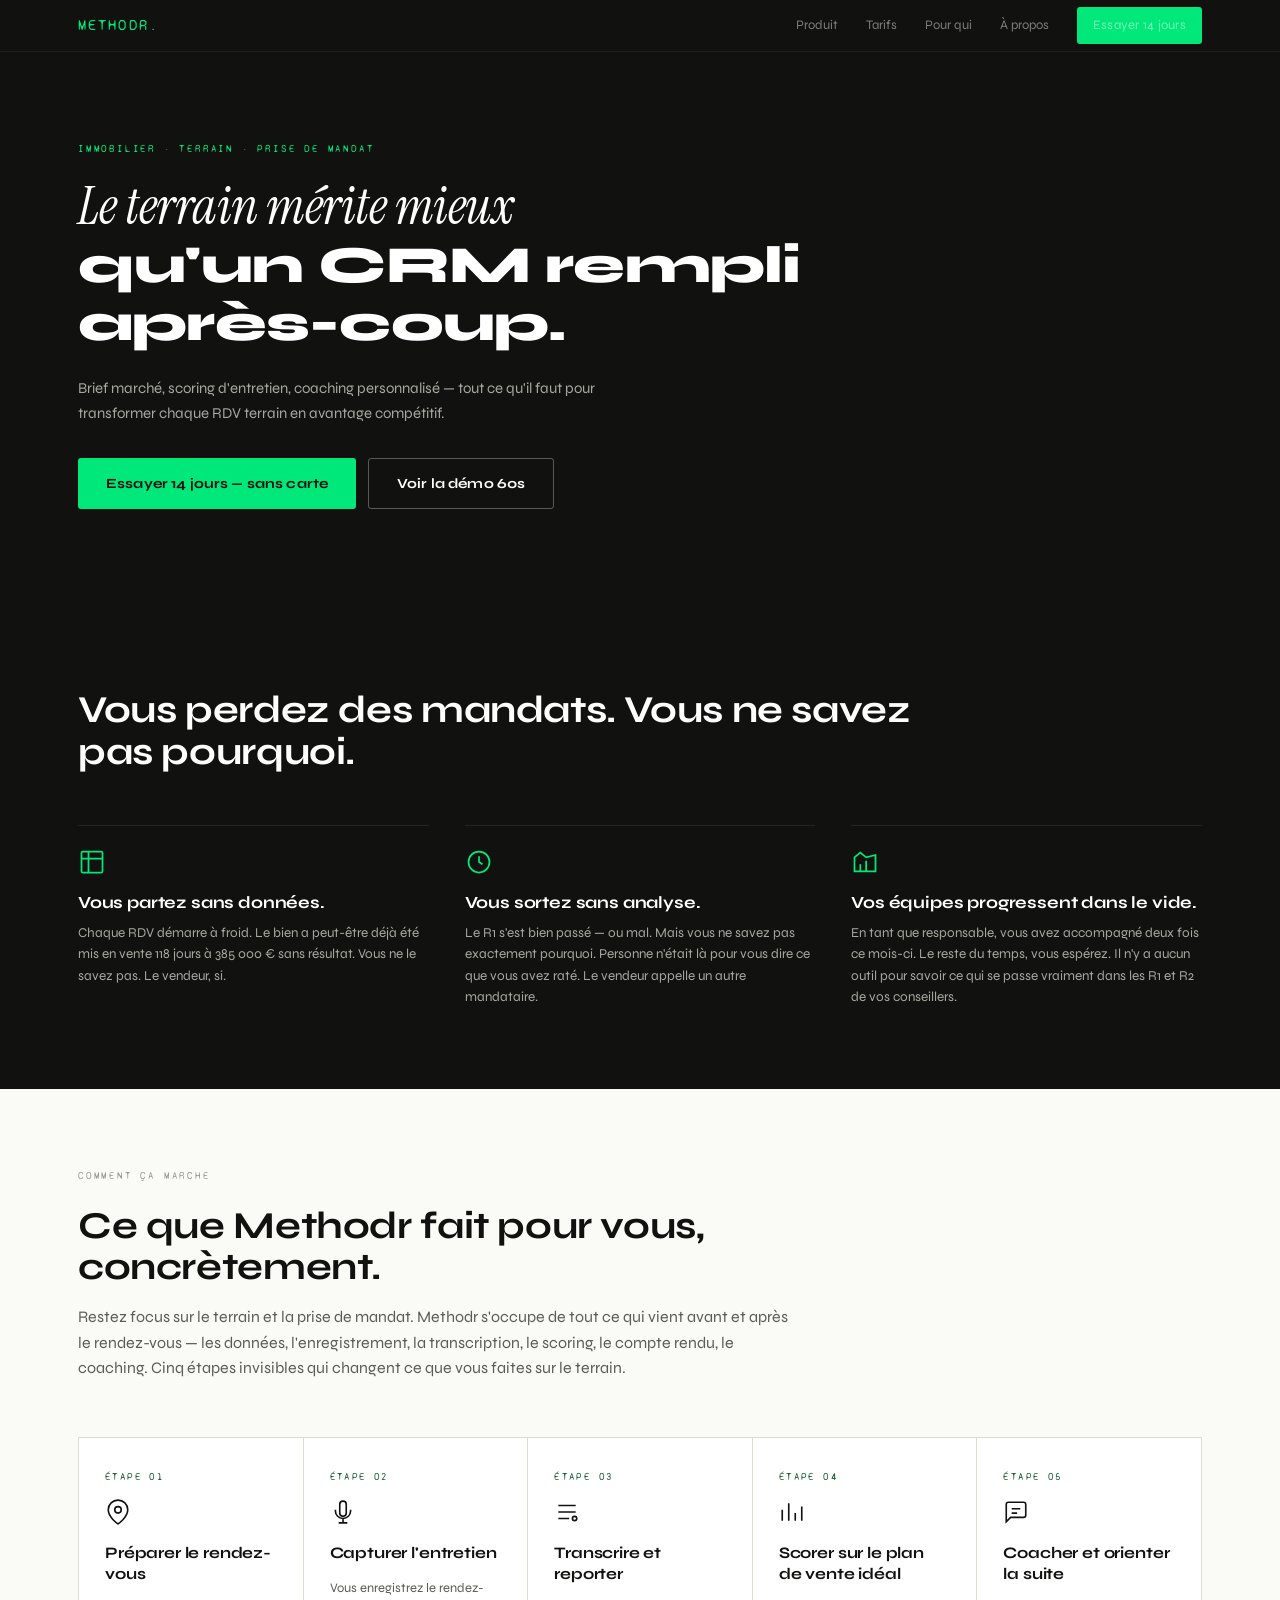
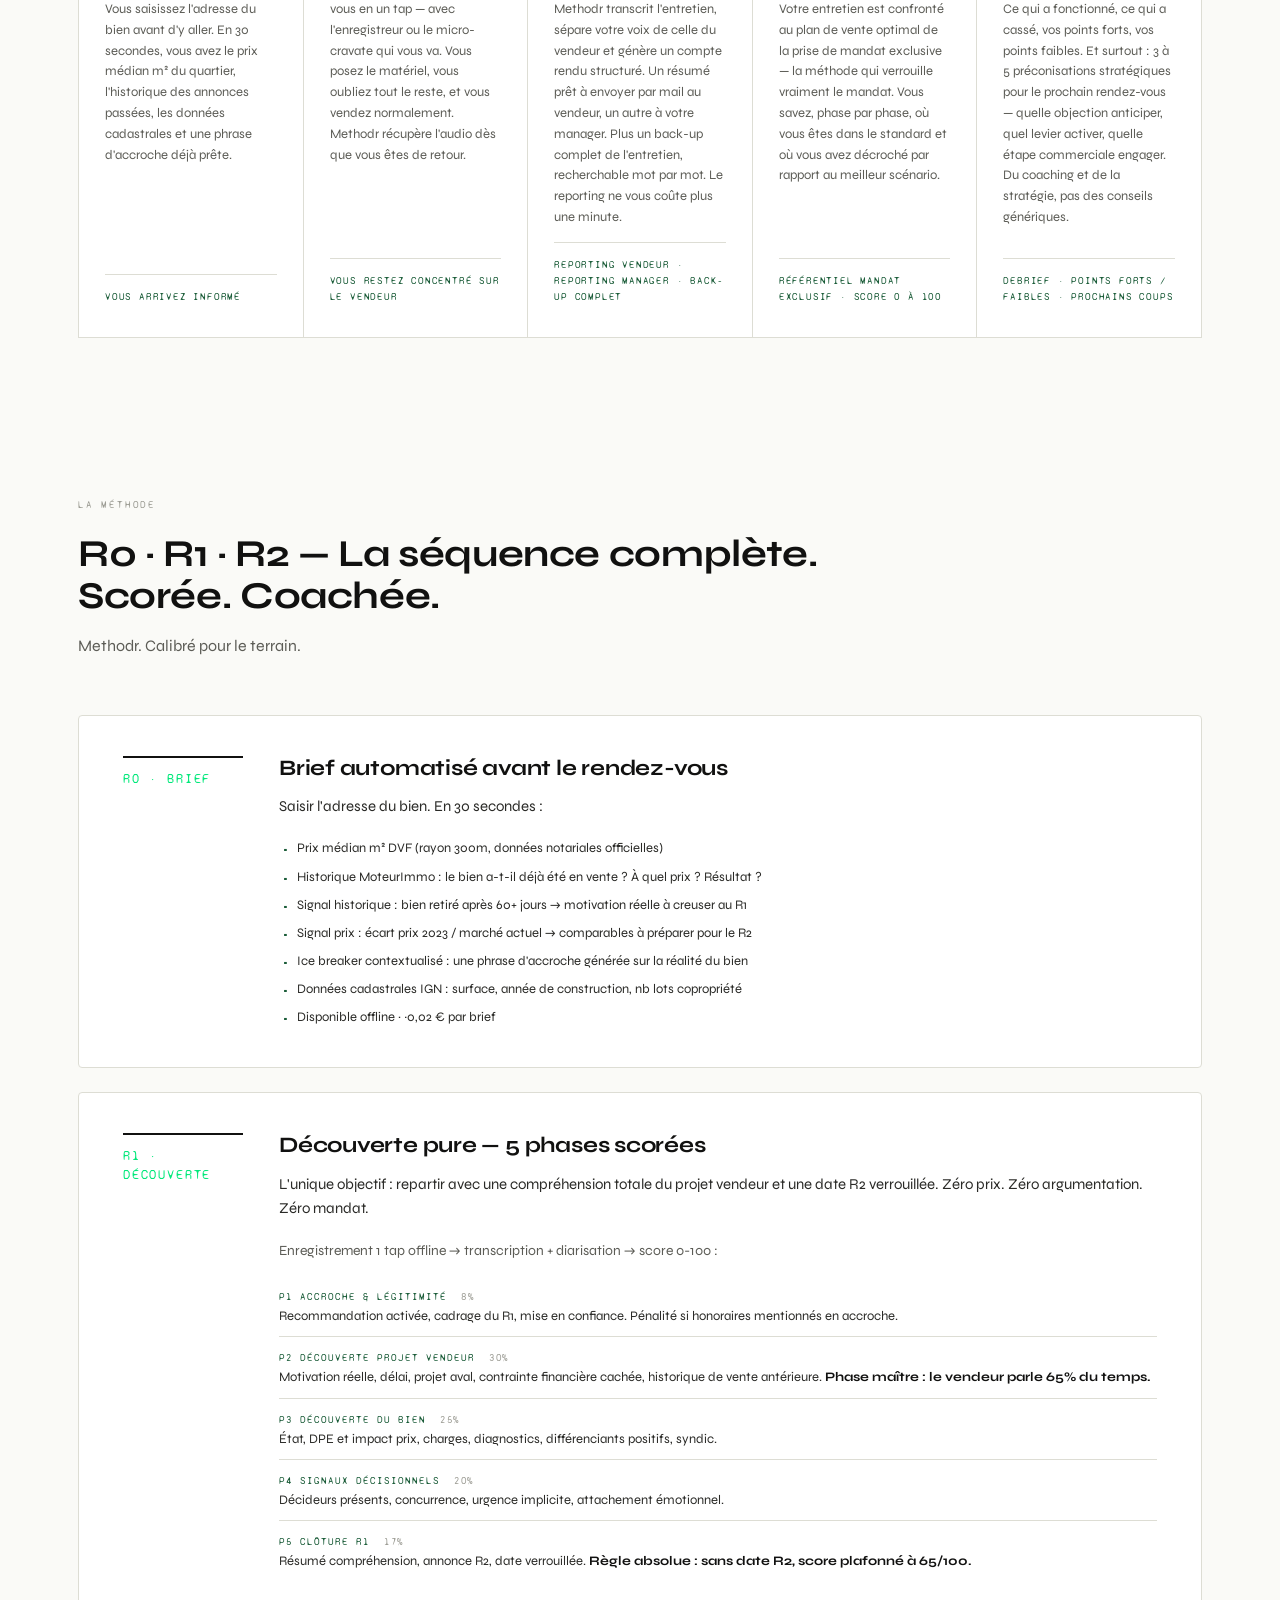
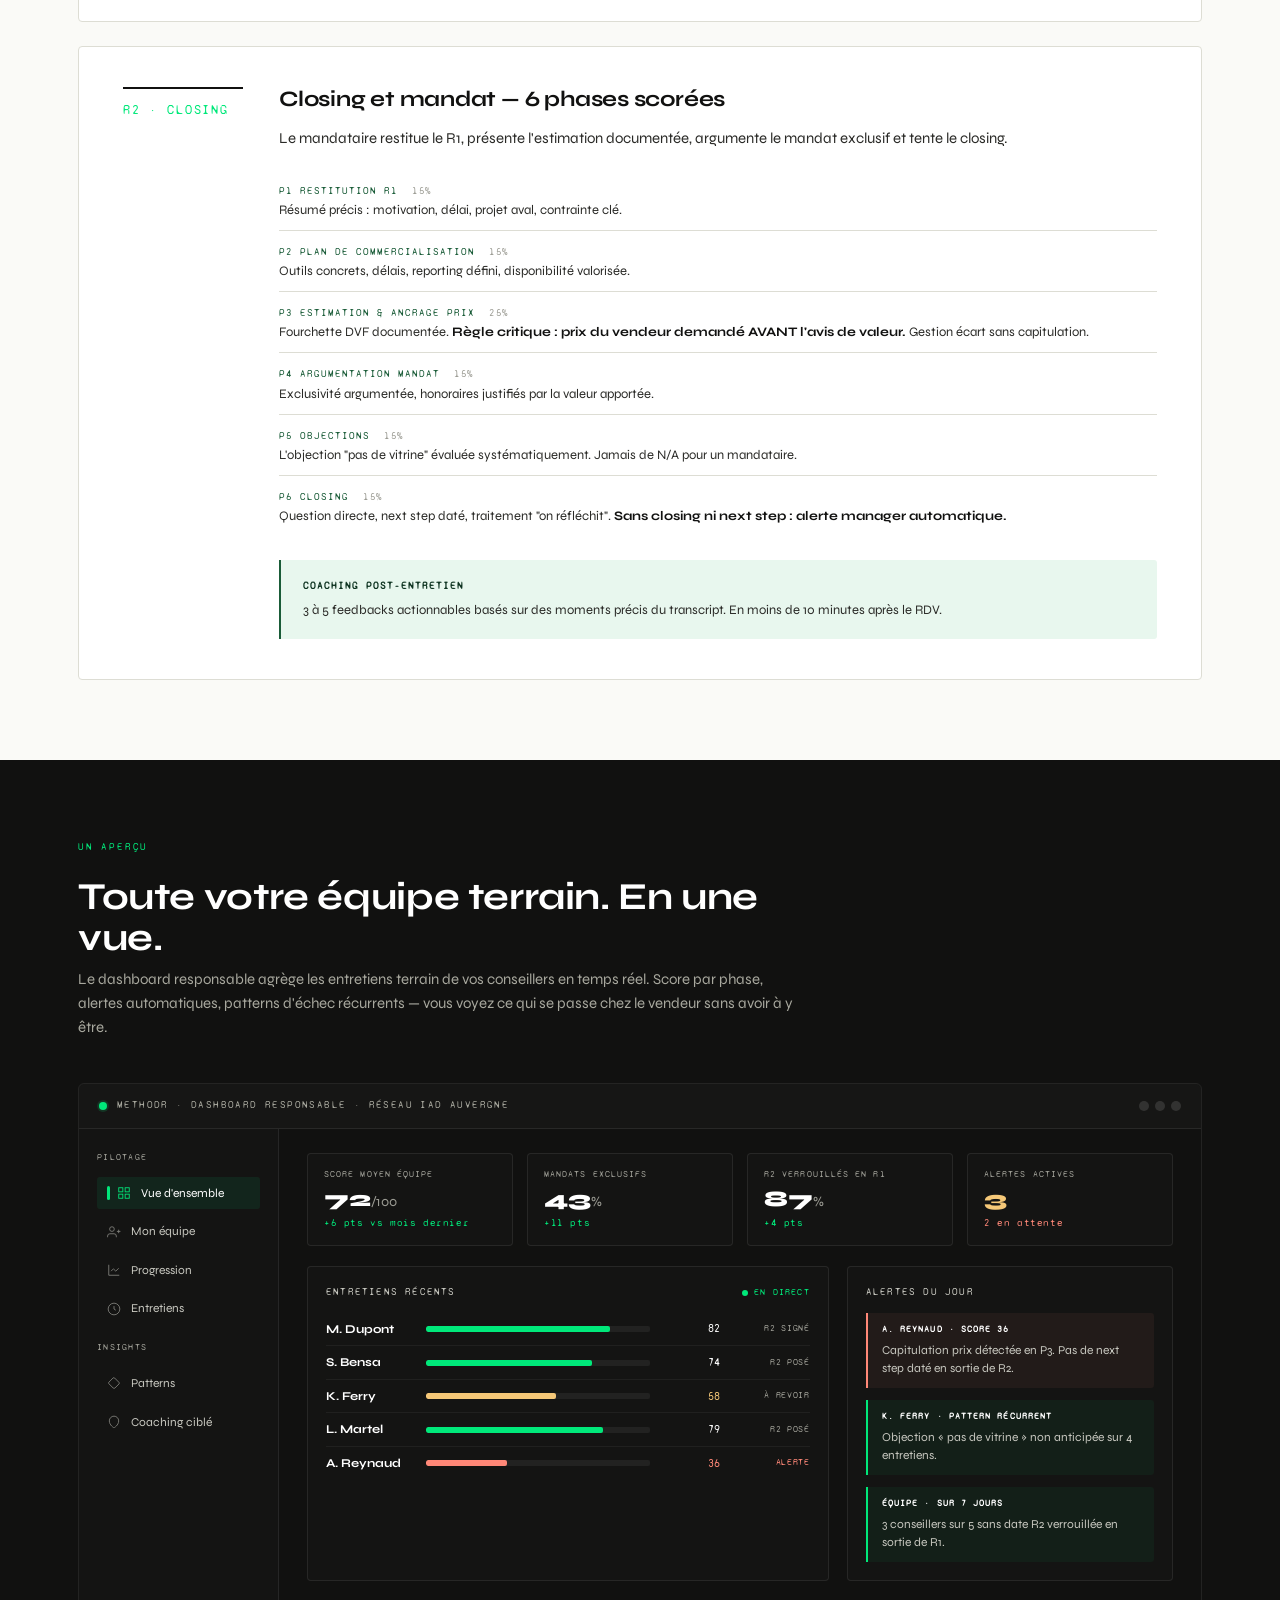
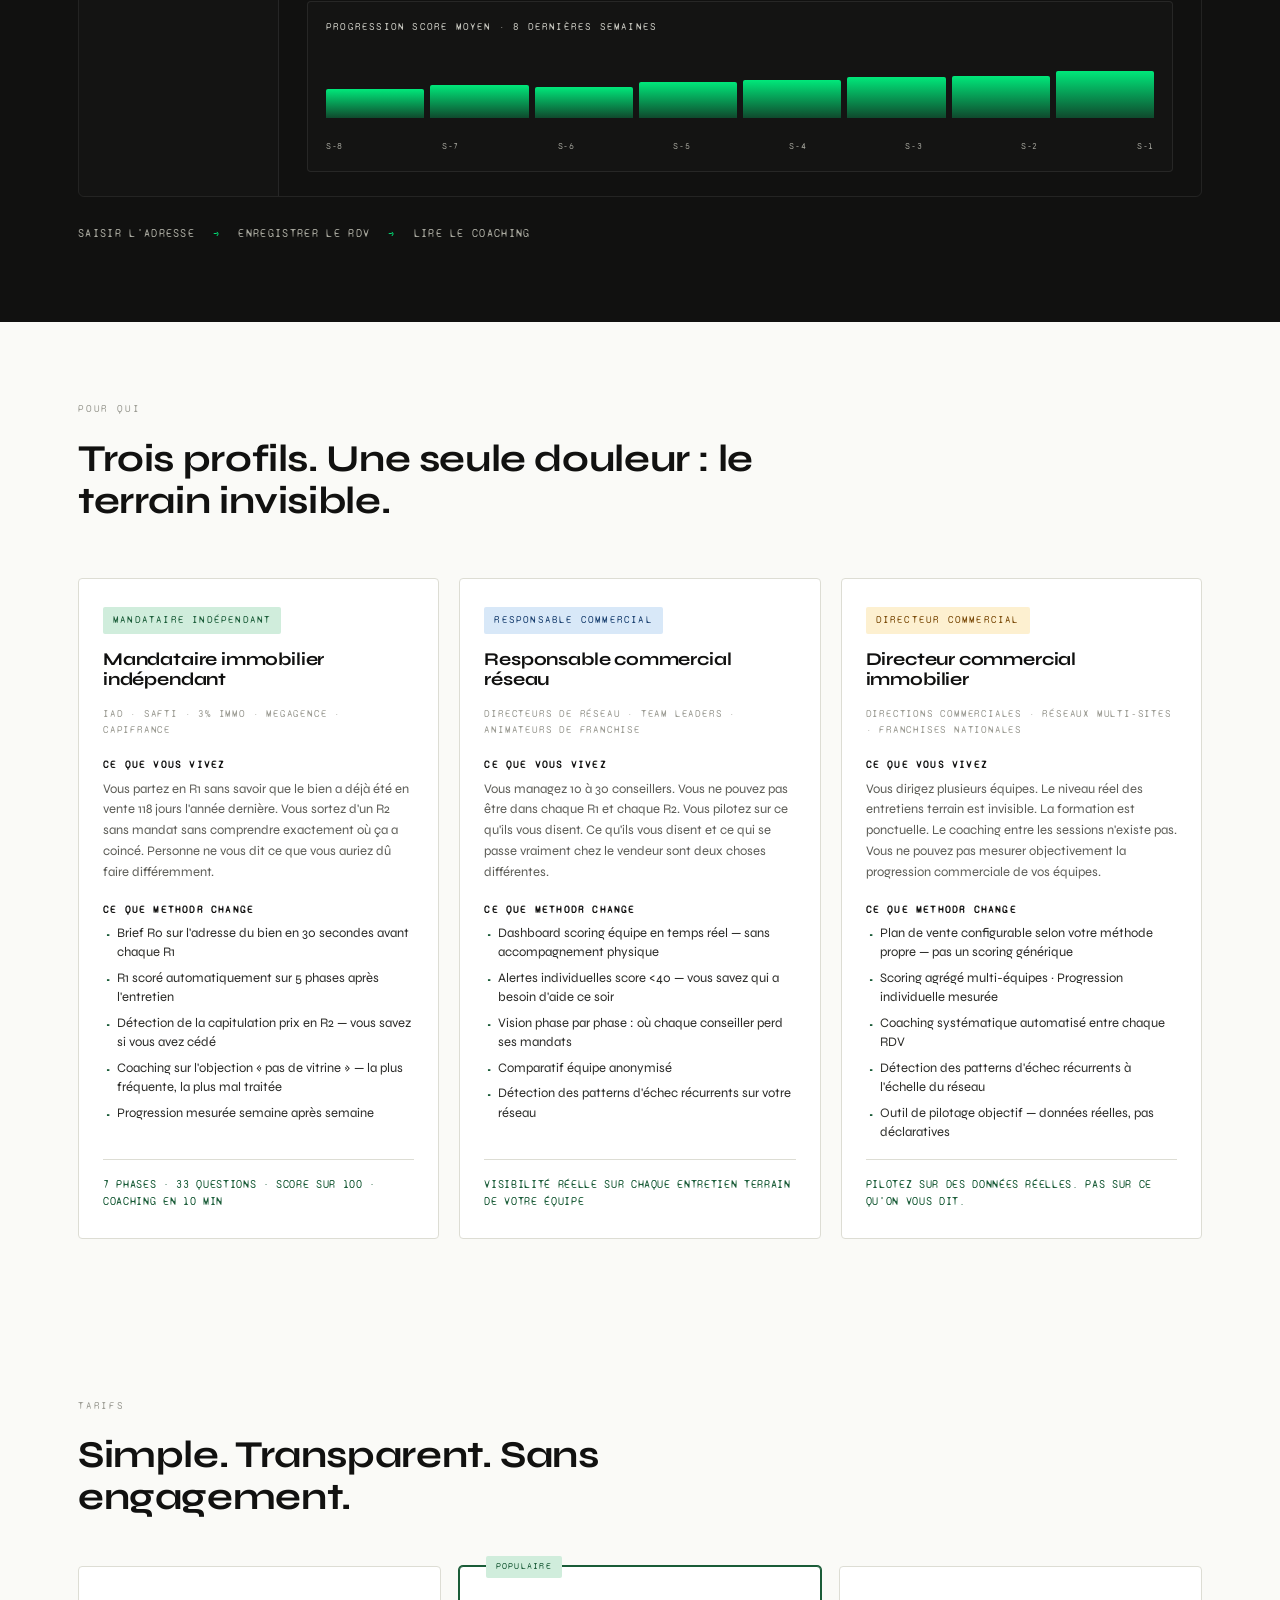
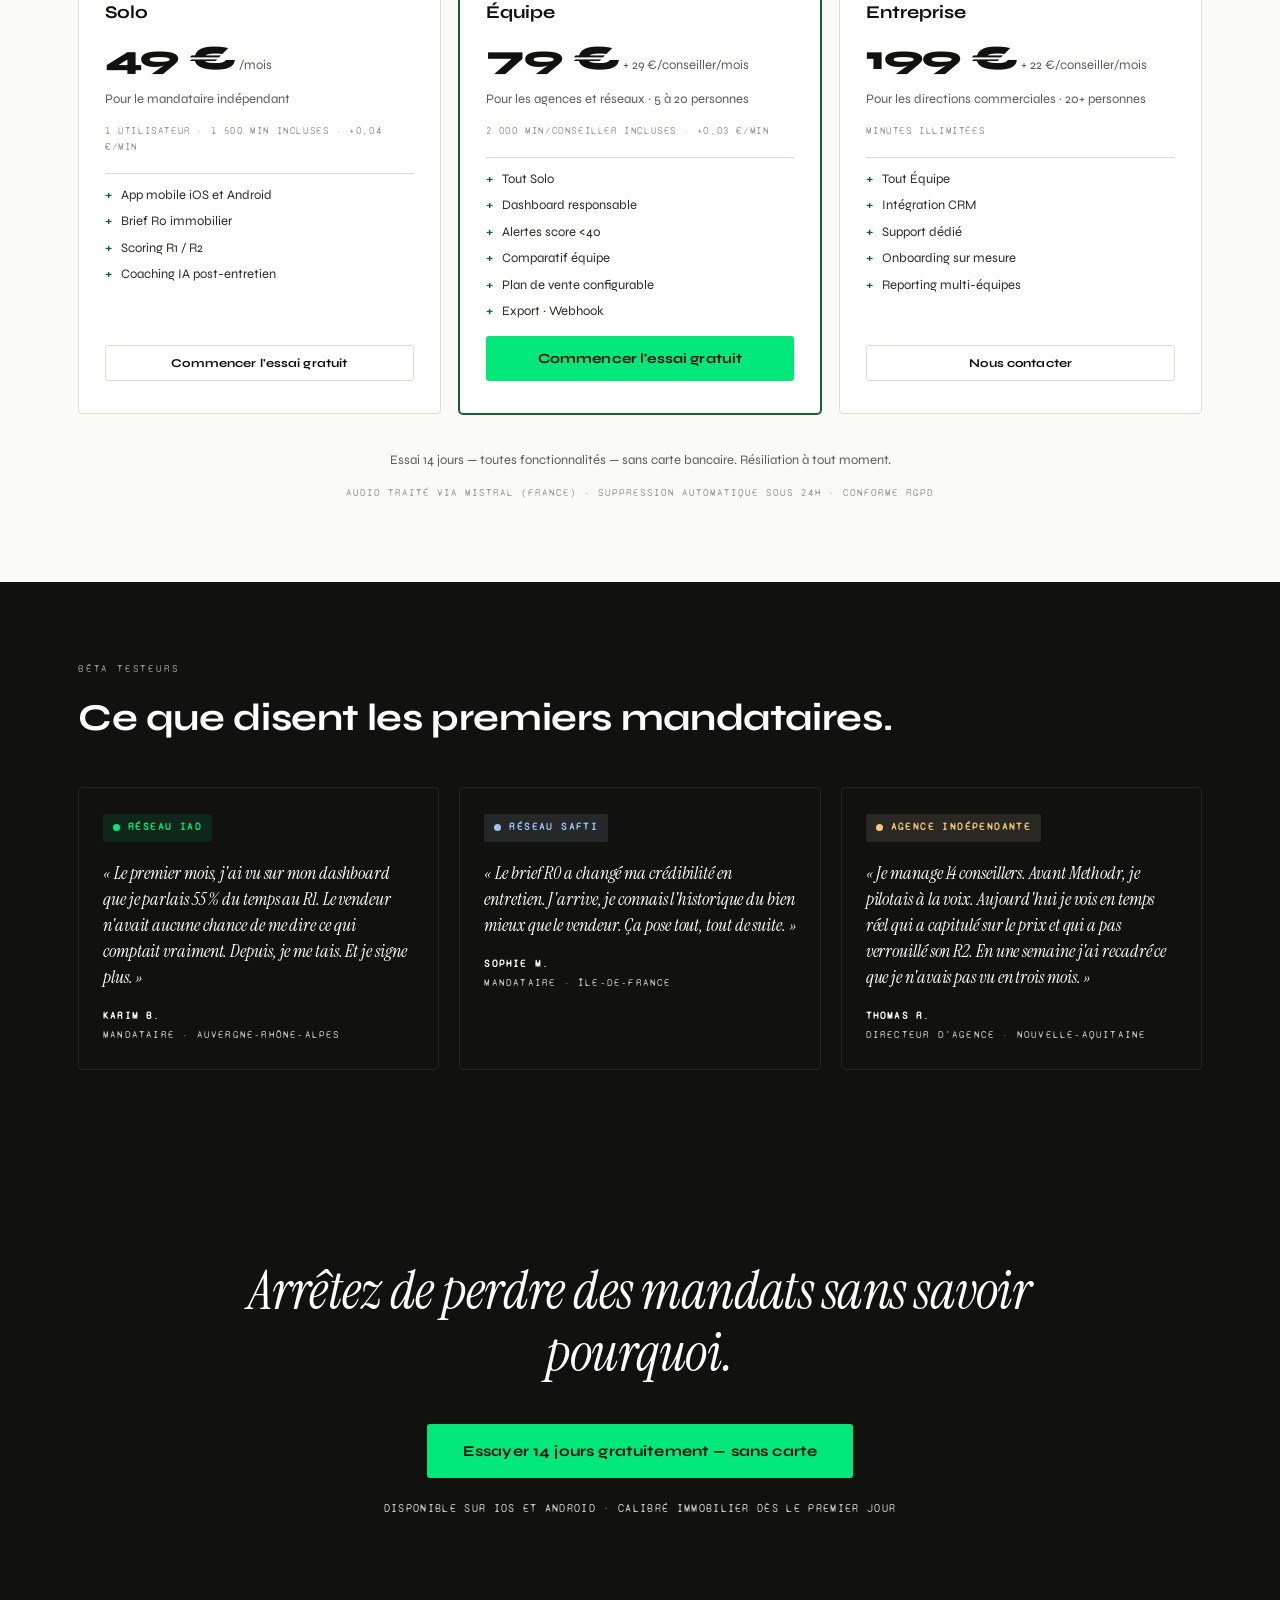
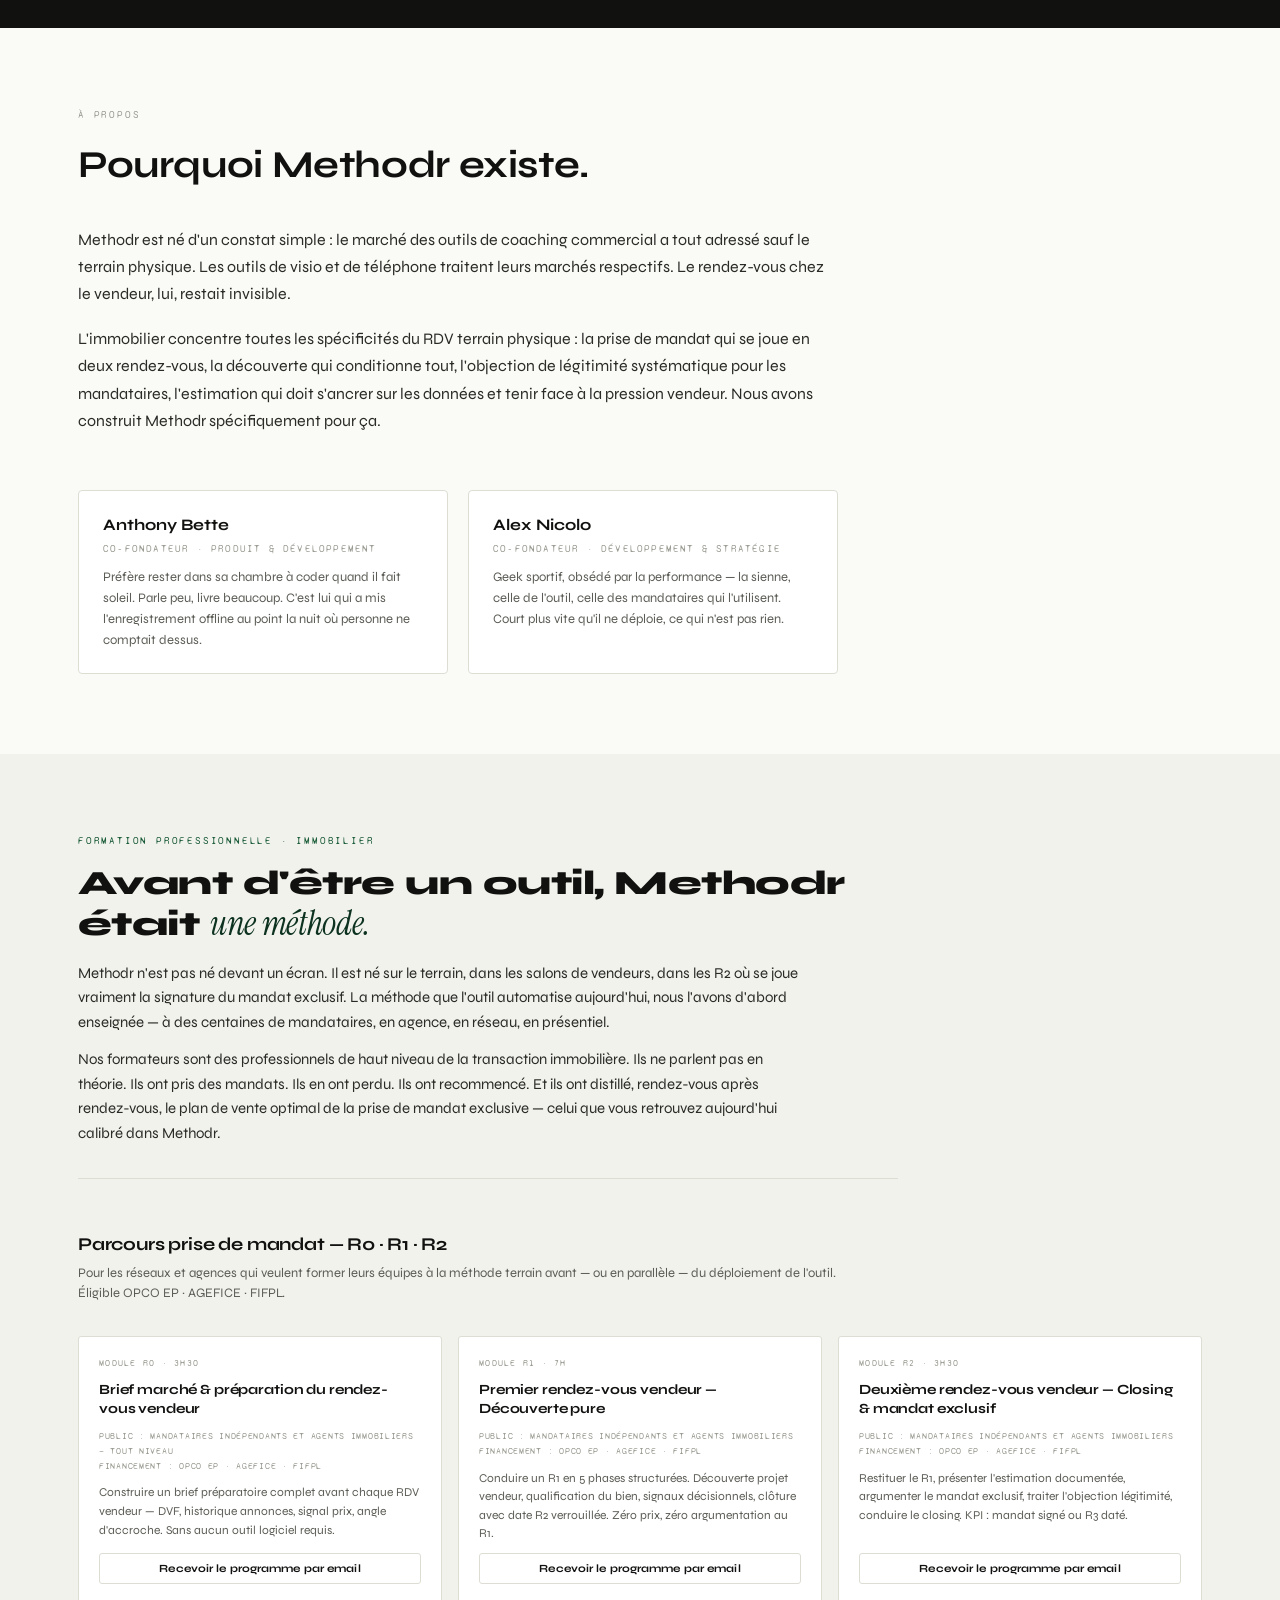
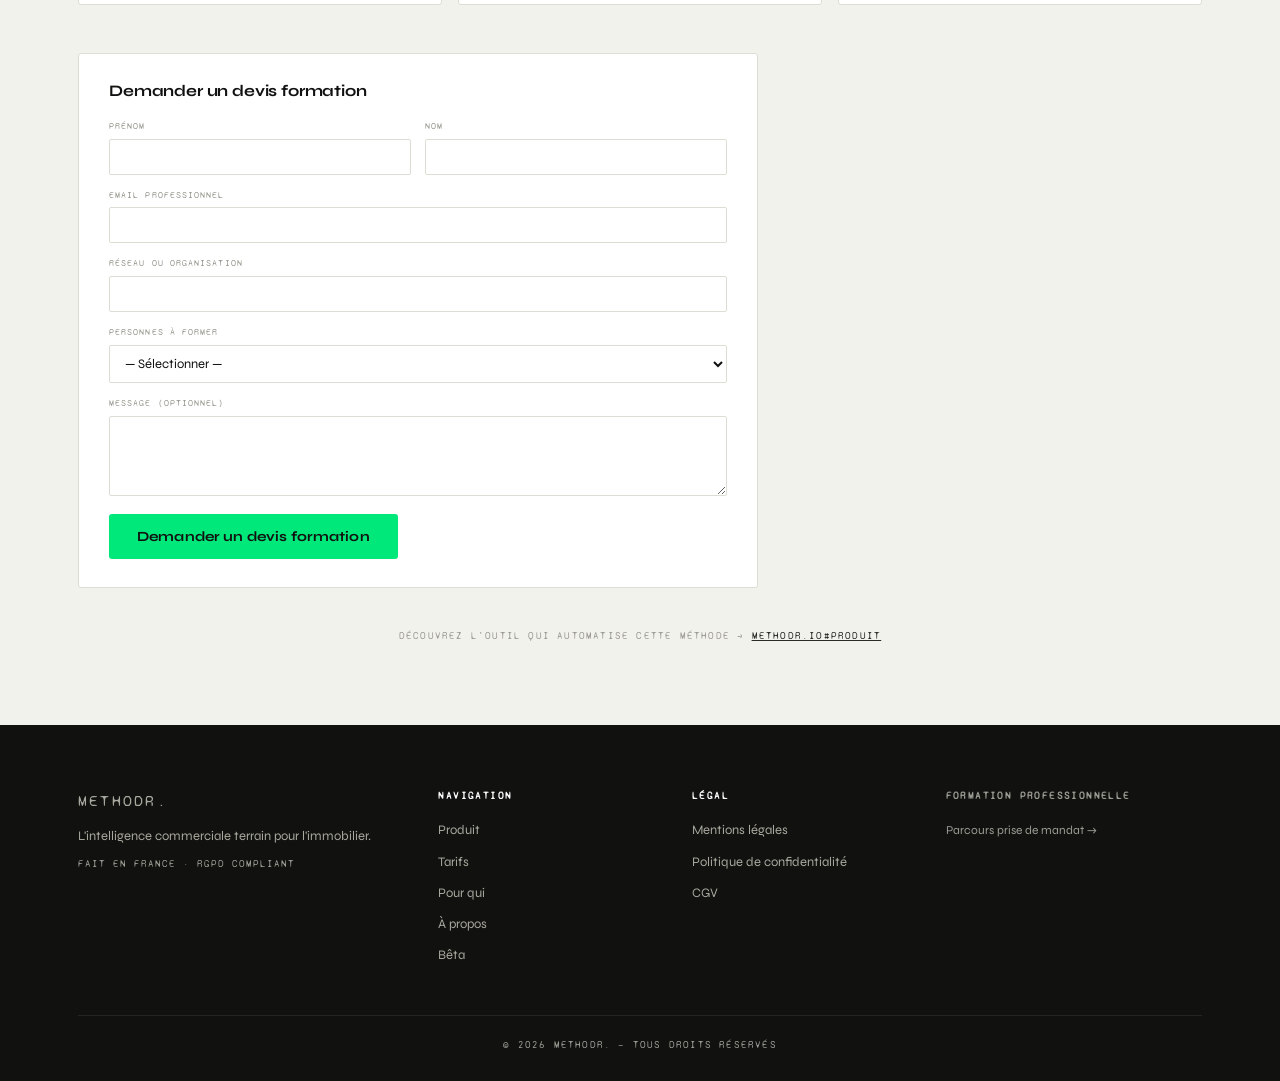
==== index.html @ 81153d1f "Capture lead : boutons PDF formation → modale 'Recevoir par email' → formulaire Netlify contact-form" ====
<!DOCTYPE html>
<html lang="fr">
<head>
<meta charset="UTF-8">
<meta name="viewport" content="width=device-width, initial-scale=1.0">
<title>Methodr — Intelligence commerciale terrain pour l'immobilier</title>
<meta name="description" content="Methodr — Intelligence commerciale terrain pour l'immobilier. Brief DVF automatisé, scoring R1/R2 prise de mandat, coaching personnalisé. Essai 14 jours sans carte.">
<meta property="og:title" content="Methodr — Intelligence commerciale terrain pour l'immobilier">
<meta property="og:description" content="Brief DVF automatisé, scoring R1/R2 prise de mandat, coaching personnalisé. Essai 14 jours sans carte bancaire.">
<meta property="og:url" content="https://methodr.io">
<meta property="og:image" content="https://methodr.io/assets/og-image.png">
<meta property="og:type" content="website">
<link rel="icon" type="image/svg+xml" href="data:image/svg+xml,%3Csvg xmlns='http://www.w3.org/2000/svg' viewBox='0 0 32 32'%3E%3Crect width='32' height='32' fill='%23111110'/%3E%3Ctext x='16' y='22' font-family='monospace' font-size='18' font-weight='700' text-anchor='middle' fill='%2300E87A'%3EM%3C/text%3E%3C/svg%3E">
<link rel="preconnect" href="https://fonts.googleapis.com">
<link rel="preconnect" href="https://fonts.gstatic.com" crossorigin>
<link href="https://fonts.googleapis.com/css2?family=Syne:wght@400;700;800&family=Syne+Mono&family=Instrument+Serif:ital@1&display=swap" rel="stylesheet">
<style>
:root{
  --ink:#111110; --ink2:#2a2a27; --ink3:#5c5c56; --ink4:#9c9c94;
  --paper:#fafaf7; --paper2:#f2f2ed; --rule:#ddddd4;
  --g:#0d3320; --g2:#1a5c38; --g3:#2d8a58; --gl:#d0eddc; --gl2:#e8f7ee;
  --grn:#00E87A;
  --b2:#1a4070; --bl:#d8e8f8;
  --amber:#7a4a08; --al:#fdf0d0;
  --r:#6a0a0a; --rl:#fce8e8;
  --mono:'Syne Mono',ui-monospace,monospace;
  --serif:'Instrument Serif',Georgia,serif;
  --sans:'Syne',system-ui,-apple-system,sans-serif;
}
*,*::before,*::after{box-sizing:border-box;margin:0;padding:0}
html{scroll-behavior:smooth;-webkit-text-size-adjust:100%}
body{
  font-family:var(--sans);font-weight:400;font-size:15px;line-height:1.55;
  color:var(--ink);background:var(--paper);
  -webkit-font-smoothing:antialiased;-moz-osx-font-smoothing:grayscale;
  overflow-x:hidden;
}
a{color:inherit;text-decoration:none}
button{font-family:inherit;border:none;background:none;cursor:pointer;color:inherit}
img,svg{display:block;max-width:100%}
input,select,textarea{font-family:inherit;font-size:inherit;color:inherit}

/* ——— LAYOUT ——— */
.wrap{max-width:1180px;margin:0 auto;padding:0 28px}
section{padding:80px 0;position:relative}
.dark{background:var(--ink);color:#fff}
.paper{background:var(--paper);color:var(--ink)}
.paper2{background:var(--paper2);color:var(--ink)}

/* ——— TYPO ——— */
.eyebrow{
  font-family:var(--mono);font-size:10px;letter-spacing:.18em;
  text-transform:uppercase;color:var(--grn);margin-bottom:20px;
}
.eyebrow.muted{color:var(--ink4)}
h1,h2,h3,h4{font-family:var(--sans);font-weight:800;line-height:1.1;letter-spacing:-.01em}
h1{font-size:clamp(32px,4.4vw,52px);line-height:1.12;letter-spacing:-.015em}
h2{font-size:clamp(26px,3vw,38px);font-weight:700}
h3{font-size:20px;font-weight:700}
.serif-it{font-family:var(--serif);font-style:italic;font-weight:400;letter-spacing:-.01em}
.mono{font-family:var(--mono);letter-spacing:.08em;text-transform:uppercase;font-size:11px}
p{color:var(--ink3);font-size:15px;line-height:1.65}
.dark p,.dark .lead{color:#c8c8c0}

/* ——— NAV ——— */
.nav{
  position:sticky;top:0;z-index:100;background:var(--ink);
  height:52px;display:flex;align-items:center;
  border-bottom:1px solid rgba(255,255,255,.06);
}
.nav-inner{
  max-width:1180px;margin:0 auto;padding:0 28px;width:100%;
  display:flex;align-items:center;justify-content:space-between;gap:24px;
}
.logo{font-family:var(--mono);font-size:15px;letter-spacing:.14em;color:var(--grn);text-transform:uppercase}
.nav-links{display:flex;gap:28px;align-items:center}
.nav-links a{color:rgba(255,255,255,.45);font-size:13px;font-weight:400;transition:color .15s}
.nav-links a:hover{color:#fff}
.btn-nav{
  background:var(--grn);color:var(--ink);font-weight:700;font-size:12px;
  padding:8px 16px;border-radius:3px;letter-spacing:.02em;
  transition:opacity .15s;
}
.btn-nav:hover{opacity:.88}
.burger{display:none;width:24px;height:24px;position:relative}
.burger span{
  position:absolute;left:0;right:0;height:1.5px;background:#fff;transition:transform .2s,opacity .2s;
}
.burger span:nth-child(1){top:7px}
.burger span:nth-child(2){top:12px}
.burger span:nth-child(3){top:17px}
.burger.open span:nth-child(1){top:12px;transform:rotate(45deg)}
.burger.open span:nth-child(2){opacity:0}
.burger.open span:nth-child(3){top:12px;transform:rotate(-45deg)}

@media(max-width:768px){
  .nav-links{
    position:fixed;top:52px;left:0;right:0;background:var(--ink);
    flex-direction:column;padding:24px 28px;gap:20px;
    border-bottom:1px solid rgba(255,255,255,.08);
    transform:translateY(-150%);transition:transform .25s;
  }
  .nav-links.open{transform:translateY(0)}
  .nav-links a{font-size:16px;color:rgba(255,255,255,.75)}
  .nav-links .btn-nav{align-self:flex-start}
  .burger{display:block}
}

/* ——— BUTTONS ——— */
.btn{
  display:inline-flex;align-items:center;justify-content:center;
  padding:14px 28px;font-family:var(--sans);font-weight:700;font-size:14px;
  border-radius:3px;letter-spacing:.01em;transition:opacity .15s,background .15s;
  border:none;cursor:pointer;text-align:center;
}
.btn-primary{background:var(--grn);color:var(--ink)}
.btn-primary:hover{opacity:.88}
.btn-ghost-dark{background:transparent;color:#fff;border:1px solid rgba(255,255,255,.3)}
.btn-ghost-dark:hover{background:rgba(255,255,255,.06)}
.btn-outline{background:transparent;color:var(--ink);border:1px solid var(--rule);padding:10px 18px;font-size:12px}
.btn-outline:hover{border-color:var(--ink)}
.btn-large{padding:18px 36px;font-size:15px}

/* ——— S1 HERO ——— */
.hero{padding:90px 0 100px;background:var(--ink);color:#fff;position:relative;overflow:hidden}
.hero h1{margin:14px 0 24px;color:#fff;max-width:860px}
.hero h1 .line-it{display:block;font-family:var(--serif);font-style:italic;font-weight:400;color:#fff}
.hero h1 .line-sans{display:block;font-family:var(--sans);font-weight:800}
.hero .sub{max-width:580px;font-size:15px;color:#a8a89e;line-height:1.65;margin-bottom:32px}
.hero-ctas{display:flex;gap:12px;flex-wrap:wrap}

/* mockups */
.mockups{
  display:grid;grid-template-columns:repeat(3,1fr);gap:18px;
  margin-top:24px;max-width:920px;
}
.mock{
  background:#1a1a18;border:1px solid rgba(255,255,255,.08);
  border-radius:14px;padding:16px;aspect-ratio:9/16;max-width:280px;
  display:flex;flex-direction:column;gap:10px;
}
.mock-head{display:flex;justify-content:space-between;align-items:center;font-family:var(--mono);font-size:9px;color:var(--ink4);letter-spacing:.1em;text-transform:uppercase}
.mock-head .dot{width:6px;height:6px;border-radius:50%;background:var(--grn)}
.mock-title{font-family:var(--mono);font-size:10px;color:var(--grn);letter-spacing:.14em;text-transform:uppercase;margin-bottom:4px}
.mock-h{font-family:var(--sans);font-weight:700;font-size:13px;color:#fff;line-height:1.3}
.mock-line{display:flex;justify-content:space-between;font-size:11px;color:#c8c8c0;padding:7px 0;border-bottom:1px solid rgba(255,255,255,.06)}
.mock-line span:last-child{color:#fff;font-weight:700}
.mock-chip{display:inline-block;font-family:var(--mono);font-size:8px;padding:3px 7px;border-radius:2px;letter-spacing:.1em;text-transform:uppercase}
.mock-chip.g{background:rgba(0,232,122,.15);color:var(--grn)}
.mock-chip.a{background:rgba(253,240,208,.12);color:#f5c878}
.mock-bar{display:flex;align-items:center;gap:8px;font-size:10px;color:#c8c8c0;margin:3px 0}
.mock-bar-name{flex:0 0 28px;font-family:var(--mono);font-size:9px;color:var(--ink4)}
.mock-bar-track{flex:1;height:4px;background:rgba(255,255,255,.08);border-radius:2px;overflow:hidden}
.mock-bar-fill{height:100%;background:var(--grn);border-radius:2px}
.mock-score{font-family:var(--sans);font-weight:800;font-size:36px;color:#fff;line-height:1;margin:6px 0}
.mock-score span{font-size:16px;color:var(--ink4);font-weight:400}
.mock-coach{background:rgba(255,255,255,.04);border-left:2px solid var(--grn);padding:8px 10px;font-size:10px;color:#c8c8c0;line-height:1.45;border-radius:0 3px 3px 0}
.mock-coach b{color:#fff;font-weight:700;display:block;margin-bottom:2px;font-size:9px;letter-spacing:.06em;text-transform:uppercase}

@media(max-width:768px){
  .mockups{grid-template-columns:1fr;max-width:340px;margin:0 auto}
  .mock{max-width:100%;aspect-ratio:auto}
  .hero{padding:64px 0 80px}
  .hero-ctas{flex-direction:column;align-items:stretch}
  .hero-ctas .btn{width:100%}
}

/* ——— S2 PROBLÈME ——— */
.problem h2{color:#fff;max-width:880px;margin-bottom:52px;font-size:clamp(26px,3.4vw,38px)}
.cols-3{display:grid;grid-template-columns:repeat(3,1fr);gap:36px}
.pcol{border-top:1px solid rgba(255,255,255,.08);padding-top:22px}
.pcol .picon{margin-bottom:18px;color:var(--grn)}
.pcol h3{color:#fff;font-size:17px;font-weight:700;margin-bottom:10px}
.pcol p{font-size:13.5px;color:#a8a89e;line-height:1.6}
@media(max-width:900px){.cols-3{grid-template-columns:1fr;gap:28px}}

/* ——— S3 SEQUENCE ——— */
.seq-head{max-width:820px;margin-bottom:56px}
.seq-head h2{margin-bottom:16px}
.seq-head p{font-size:16px;color:var(--ink3);max-width:720px}

.seq{display:flex;flex-direction:column;gap:24px}
.seq-item{
  background:#fff;border:1px solid var(--rule);border-radius:4px;
  padding:40px 44px;display:grid;grid-template-columns:120px 1fr;gap:36px;
}
.seq-num{
  font-family:var(--mono);font-size:13px;color:var(--grn);letter-spacing:.14em;
  text-transform:uppercase;border-top:2px solid var(--ink);padding-top:12px;
  max-width:140px;line-height:1.4;
}
.seq-body h3{font-size:22px;font-weight:700;margin-bottom:14px;letter-spacing:-.01em}
.seq-body .lead{font-size:15px;color:var(--ink2);margin-bottom:20px;line-height:1.6}
.seq-body .lead-alt{font-size:14px;color:var(--ink3);margin-bottom:14px;line-height:1.6}
.seq-list{list-style:none;display:flex;flex-direction:column;gap:8px;margin-top:6px}
.seq-list li{padding-left:18px;position:relative;font-size:13px;color:var(--ink2);line-height:1.55}
.seq-list li::before{content:"·";position:absolute;left:4px;top:-2px;color:var(--g2);font-weight:700;font-size:18px}
.phase{
  padding:10px 0;border-bottom:1px solid var(--rule);
  font-size:13px;color:var(--ink2);line-height:1.55;
}
.phase:last-child{border-bottom:none}
.phase b{color:var(--ink);font-weight:700}
.phase .ph-tag{
  font-family:var(--mono);font-size:10px;color:var(--g2);letter-spacing:.1em;
  text-transform:uppercase;display:inline-block;margin-right:8px;
}
.phase .ph-pct{
  font-family:var(--mono);font-size:10px;color:var(--ink4);
  margin-left:6px;letter-spacing:.06em;
}
.coaching-box{
  margin-top:24px;padding:18px 22px;background:var(--gl2);border-left:2px solid var(--g2);
  font-size:13px;color:var(--ink2);line-height:1.6;border-radius:0 3px 3px 0;
}
.coaching-box b{color:var(--g);display:block;font-family:var(--mono);font-size:10px;letter-spacing:.1em;text-transform:uppercase;margin-bottom:6px}

@media(max-width:900px){
  .seq-item{grid-template-columns:1fr;padding:28px 24px;gap:20px}
  .seq-num{max-width:none;border-top:none;padding-top:0;padding-bottom:6px;border-bottom:1px solid var(--rule)}
}

/* ——— S4 DASHBOARD (ex-démo) ——— */
.demo h2{color:#fff;margin-bottom:8px;max-width:720px}
.demo .demo-lead{color:#a8a89e;margin-bottom:44px;max-width:720px;font-size:15px;line-height:1.6}

.dash{
  background:#15151300;
  border:1px solid rgba(255,255,255,.08);border-radius:6px;
  overflow:hidden;
}
.dash-head{
  display:flex;align-items:center;justify-content:space-between;gap:12px;
  padding:14px 20px;border-bottom:1px solid rgba(255,255,255,.08);
  background:rgba(255,255,255,.02);
}
.dash-head-left{display:flex;align-items:center;gap:10px;font-family:var(--mono);font-size:10px;letter-spacing:.14em;color:#a8a89e;text-transform:uppercase}
.dash-head-left .dot{width:8px;height:8px;border-radius:50%;background:var(--grn);box-shadow:0 0 0 2px rgba(0,232,122,.15)}
.dash-head-right{display:flex;gap:6px}
.dash-head-right span{width:10px;height:10px;border-radius:50%;background:rgba(255,255,255,.12)}

.dash-body{
  display:grid;grid-template-columns:200px 1fr;gap:0;
  min-height:420px;
}
.dash-side{
  border-right:1px solid rgba(255,255,255,.08);padding:22px 18px;
  display:flex;flex-direction:column;gap:6px;background:rgba(255,255,255,.01);
}
.dash-side-label{
  font-family:var(--mono);font-size:9px;letter-spacing:.14em;color:var(--ink4);
  text-transform:uppercase;margin:10px 0 6px;
}
.dash-side-label:first-child{margin-top:0}
.dash-side-item{
  display:flex;align-items:center;gap:10px;padding:7px 10px;border-radius:3px;
  font-size:12px;color:#c8c8c0;cursor:default;
}
.dash-side-item.active{background:rgba(0,232,122,.08);color:#fff}
.dash-side-item.active::before{content:"";width:3px;height:14px;background:var(--grn);border-radius:2px;margin-right:-3px}
.dash-side-item .ico{width:14px;height:14px;opacity:.6}
.dash-side-item.active .ico{opacity:1;color:var(--grn)}

.dash-main{padding:24px 28px;display:flex;flex-direction:column;gap:20px}
.dash-top{display:grid;grid-template-columns:repeat(4,1fr);gap:14px}
.dash-kpi{
  border:1px solid rgba(255,255,255,.08);border-radius:4px;padding:14px 16px;
  background:rgba(255,255,255,.015);
}
.dash-kpi-label{font-family:var(--mono);font-size:9px;letter-spacing:.12em;color:var(--ink4);text-transform:uppercase;margin-bottom:6px}
.dash-kpi-val{font-family:var(--sans);font-weight:800;font-size:22px;color:#fff;line-height:1;letter-spacing:-.01em}
.dash-kpi-delta{font-family:var(--mono);font-size:10px;letter-spacing:.06em;margin-top:6px;color:var(--grn)}
.dash-kpi-delta.down{color:#ff8878}

.dash-cols{display:grid;grid-template-columns:1.6fr 1fr;gap:18px}
.dash-card{
  border:1px solid rgba(255,255,255,.08);border-radius:4px;padding:18px;
  background:rgba(255,255,255,.015);display:flex;flex-direction:column;gap:12px;
}
.dash-card-title{
  display:flex;align-items:center;justify-content:space-between;
  font-family:var(--mono);font-size:10px;letter-spacing:.12em;
  color:#c8c8c0;text-transform:uppercase;
}
.dash-card-title .live{
  display:inline-flex;align-items:center;gap:6px;color:var(--grn);font-size:9px;
}
.dash-card-title .live::before{content:"";width:6px;height:6px;border-radius:50%;background:var(--grn);animation:blink 1.6s ease-in-out infinite}
@keyframes blink{50%{opacity:.35}}

.dash-row{
  display:grid;grid-template-columns:90px 1fr 60px 80px;gap:10px;align-items:center;
  padding:7px 0;border-bottom:1px solid rgba(255,255,255,.05);
  font-size:12px;color:#c8c8c0;
}
.dash-row:last-child{border-bottom:none}
.dash-row .name{color:#fff;font-weight:700;font-size:12px}
.dash-row .phase-bar{position:relative;height:6px;background:rgba(255,255,255,.06);border-radius:2px;overflow:hidden}
.dash-row .phase-bar span{display:block;height:100%;background:var(--grn);border-radius:2px}
.dash-row .phase-bar span.warn{background:#f5c878}
.dash-row .phase-bar span.alert{background:#ff8878}
.dash-row .score{font-family:var(--mono);font-size:11px;color:#fff;text-align:right}
.dash-row .score.warn{color:#f5c878}
.dash-row .score.alert{color:#ff8878}
.dash-row .status{font-family:var(--mono);font-size:9px;letter-spacing:.08em;text-align:right;color:var(--ink4);text-transform:uppercase}

.dash-alert{
  border-left:2px solid var(--grn);padding:10px 14px;background:rgba(0,232,122,.05);
  border-radius:0 3px 3px 0;font-size:12px;color:#c8c8c0;line-height:1.55;
}
.dash-alert.alert{border-color:#ff8878;background:rgba(255,136,120,.06)}
.dash-alert b{display:block;font-family:var(--mono);font-size:9px;letter-spacing:.12em;color:#fff;text-transform:uppercase;margin-bottom:4px}

.dash-mini-bars{display:flex;align-items:flex-end;gap:6px;height:80px;padding:10px 0}
.dash-mini-bars i{flex:1;background:linear-gradient(180deg,var(--grn),rgba(0,232,122,.25));border-radius:2px 2px 0 0;display:block}
.dash-mini-legend{display:flex;justify-content:space-between;font-family:var(--mono);font-size:9px;letter-spacing:.08em;color:var(--ink4);text-transform:uppercase}

.dash-caption{
  display:flex;gap:18px;flex-wrap:wrap;margin-top:28px;
  font-family:var(--mono);font-size:11px;letter-spacing:.12em;
  text-transform:uppercase;color:#a8a89e;
}
.dash-caption .arrow{color:var(--grn)}

@media(max-width:900px){
  .dash-body{grid-template-columns:1fr}
  .dash-side{border-right:none;border-bottom:1px solid rgba(255,255,255,.08);flex-direction:row;overflow-x:auto;padding:14px}
  .dash-side-label{display:none}
  .dash-top{grid-template-columns:repeat(2,1fr)}
  .dash-cols{grid-template-columns:1fr}
  .dash-row{grid-template-columns:80px 1fr 50px}
  .dash-row .status{display:none}
}

/* ——— S5 POUR QUI ——— */
.qui-head{max-width:760px;margin-bottom:56px}
.cards-3{display:grid;grid-template-columns:repeat(3,1fr);gap:20px}
.who-card{background:#fff;border:1px solid var(--rule);border-radius:4px;padding:28px 24px;display:flex;flex-direction:column;gap:16px}
.who-tag{font-family:var(--mono);font-size:10px;letter-spacing:.12em;text-transform:uppercase;padding:6px 10px;border-radius:2px;align-self:flex-start}
.tag-g{background:var(--gl);color:var(--g2)}
.tag-b{background:var(--bl);color:var(--b2)}
.tag-a{background:var(--al);color:var(--amber)}
.who-card h3{font-size:18px;font-weight:700;letter-spacing:-.01em}
.who-meta{font-family:var(--mono);font-size:10px;letter-spacing:.08em;color:var(--ink4);text-transform:uppercase;line-height:1.6}
.who-block{margin-top:6px}
.who-block h4{font-family:var(--mono);font-size:10px;letter-spacing:.12em;text-transform:uppercase;color:var(--ink);margin-bottom:8px;font-weight:700}
.who-block p{font-size:13px;color:var(--ink3);line-height:1.6}
.who-list{list-style:none;display:flex;flex-direction:column;gap:6px}
.who-list li{font-size:13px;color:var(--ink2);line-height:1.5;padding-left:14px;position:relative}
.who-list li::before{content:"·";position:absolute;left:3px;top:-2px;color:var(--g2);font-weight:700;font-size:16px}
.who-kpi{
  margin-top:auto;padding-top:16px;border-top:1px solid var(--rule);
  font-family:var(--mono);font-size:11px;letter-spacing:.06em;
  color:var(--g2);line-height:1.55;text-transform:uppercase;
}
@media(max-width:900px){.cards-3{grid-template-columns:1fr}}

/* ——— S6 TARIFS ——— */
.pricing-head{max-width:720px;margin-bottom:48px}
.plans{display:grid;grid-template-columns:repeat(3,1fr);gap:18px;margin-bottom:36px}
.plan{
  background:#fff;border:1px solid var(--rule);border-radius:4px;
  padding:32px 26px;display:flex;flex-direction:column;gap:14px;position:relative;
}
.plan.featured{border-color:var(--g2);border-width:1px;box-shadow:0 0 0 1px var(--g2)}
.plan-badge{
  position:absolute;top:-11px;left:26px;
  background:var(--gl);color:var(--g2);
  font-family:var(--mono);font-size:9px;letter-spacing:.14em;text-transform:uppercase;
  padding:4px 10px;border-radius:2px;
}
.plan-name{font-family:var(--sans);font-size:18px;font-weight:700}
.plan-price{font-family:var(--sans);font-weight:800;font-size:34px;letter-spacing:-.02em;line-height:1;color:var(--ink)}
.plan-price small{font-size:13px;font-weight:400;color:var(--ink3);letter-spacing:0}
.plan-for{font-size:13px;color:var(--ink3);line-height:1.55}
.plan-meta{font-family:var(--mono);font-size:10px;color:var(--ink4);letter-spacing:.06em;line-height:1.6;text-transform:uppercase}
.plan-feats{list-style:none;display:flex;flex-direction:column;gap:7px;padding-top:12px;border-top:1px solid var(--rule);margin-top:4px}
.plan-feats li{font-size:13px;color:var(--ink2);line-height:1.5;padding-left:16px;position:relative}
.plan-feats li::before{content:"+";position:absolute;left:0;top:0;color:var(--g2);font-weight:700}
.plan .btn{margin-top:auto;width:100%}
.plan .btn-dark{background:var(--ink);color:#fff}
.plan .btn-dark:hover{opacity:.88}
.pricing-note{text-align:center;color:var(--ink3);font-size:13px;margin-bottom:14px}
.pricing-rgpd{text-align:center;font-family:var(--mono);font-size:10px;color:var(--ink4);letter-spacing:.1em;text-transform:uppercase}
@media(max-width:900px){.plans{grid-template-columns:1fr}}

/* ——— S7 TEMOIGNAGES ——— */
.testi-head{margin-bottom:48px}
.testi-head h2{color:#fff}
.testi{display:grid;grid-template-columns:repeat(3,1fr);gap:20px}
.quote{
  border:1px solid rgba(255,255,255,.08);border-radius:4px;padding:26px 24px;
  display:flex;flex-direction:column;gap:18px;
}
.quote blockquote{
  font-family:var(--serif);font-style:italic;font-size:18px;line-height:1.45;
  color:#fff;font-weight:400;letter-spacing:-.005em;
}
.quote cite{
  font-family:var(--mono);font-size:10px;letter-spacing:.12em;
  color:#c8c8c0;text-transform:uppercase;font-style:normal;line-height:1.6;
}
.quote cite b{color:#fff;font-weight:700;display:block;margin-bottom:3px}

.pastille{
  display:inline-flex;align-items:center;gap:8px;align-self:flex-start;
  padding:6px 10px;border-radius:2px;
  font-family:var(--mono);font-size:10px;letter-spacing:.14em;
  text-transform:uppercase;font-weight:700;
}
.pastille::before{
  content:"";width:7px;height:7px;border-radius:50%;
}
.pst-g{background:rgba(0,232,122,.1);color:var(--grn)}
.pst-g::before{background:var(--grn)}
.pst-b{background:rgba(216,232,248,.1);color:#9ec5f2}
.pst-b::before{background:#9ec5f2}
.pst-a{background:rgba(253,240,208,.1);color:#f5c878}
.pst-a::before{background:#f5c878}

@media(max-width:900px){.testi{grid-template-columns:1fr}}

/* ——— S8 CTA FINAL ——— */
.final{padding:110px 0;text-align:center}
.final h2{
  font-family:var(--serif);font-style:italic;font-weight:400;
  font-size:clamp(32px,5vw,54px);color:#fff;margin-bottom:40px;
  line-height:1.15;max-width:900px;margin-left:auto;margin-right:auto;
  letter-spacing:-.01em;
}
.final .btn{margin-bottom:22px}
.final-meta{
  font-family:var(--mono);font-size:11px;letter-spacing:.12em;
  text-transform:uppercase;color:var(--ink4);
}

/* ——— S9 À PROPOS ——— */
.about-head{max-width:720px;margin-bottom:40px}
.about-body{max-width:760px;margin-bottom:56px}
.about-body p{font-size:16px;color:var(--ink2);line-height:1.7;margin-bottom:18px}
.founders{display:grid;grid-template-columns:repeat(2,1fr);gap:20px;max-width:760px}
.founder{
  background:#fff;border:1px solid var(--rule);border-radius:4px;
  padding:22px 24px;
}
.founder-name{font-family:var(--sans);font-size:16px;font-weight:700;margin-bottom:4px}
.founder-role{font-family:var(--mono);font-size:10px;letter-spacing:.12em;color:var(--ink4);text-transform:uppercase;margin-bottom:10px}
.founder-bio{font-size:13px;color:var(--ink3);line-height:1.6}
@media(max-width:768px){.founders{grid-template-columns:1fr}}

/* ——— S3 HOWTO (pédagogique) ——— */
.howto-head{max-width:820px;margin-bottom:56px}
.howto-head h2{margin-bottom:16px}
.howto-head p{font-size:16px;color:var(--ink3);line-height:1.6;max-width:720px}

.howto{
  display:grid;grid-template-columns:repeat(5,1fr);gap:0;
  border-top:1px solid var(--rule);border-left:1px solid var(--rule);
  background:#fff;
}
.htstep{
  padding:32px 26px;border-right:1px solid var(--rule);border-bottom:1px solid var(--rule);
  display:flex;flex-direction:column;gap:14px;position:relative;
}
.htstep-num{
  font-family:var(--mono);font-size:10px;letter-spacing:.14em;
  color:var(--g2);text-transform:uppercase;
}
.htstep-ico{
  color:var(--ink);margin-bottom:4px;
}
.htstep h3{
  font-family:var(--sans);font-size:16px;font-weight:700;
  letter-spacing:-.01em;line-height:1.3;
}
.htstep p{
  font-size:13px;color:var(--ink3);line-height:1.6;
}
.htstep .htstep-note{
  margin-top:auto;padding-top:14px;border-top:1px solid var(--rule);
  font-family:var(--mono);font-size:10px;letter-spacing:.08em;
  color:var(--g2);text-transform:uppercase;line-height:1.6;
}

@media(max-width:1100px){
  .howto{grid-template-columns:repeat(2,1fr)}
}
@media(max-width:560px){
  .howto{grid-template-columns:1fr;border-left:none;border-top:none}
  .htstep{border-right:none;border-left:none}
}

/* ——— FORMATION ——— */
.formation{padding:80px 0;background:var(--paper2)}
.formation-accroche{
  max-width:820px;margin-bottom:56px;
  padding:0 0 32px;border-bottom:1px solid var(--rule);
}
.formation-accroche .eyebrow{color:var(--g2);margin-bottom:14px}
.formation-accroche h2{
  font-family:var(--sans);font-weight:800;font-size:clamp(24px,2.8vw,34px);
  letter-spacing:-.015em;line-height:1.2;margin-bottom:16px;
}
.formation-accroche h2 em{
  font-family:var(--serif);font-style:italic;font-weight:400;
  color:var(--g);letter-spacing:-.01em;
}
.formation-accroche p{font-size:15px;color:var(--ink2);line-height:1.65;max-width:720px}
.formation-accroche p + p{margin-top:12px}

.formation-head{max-width:780px;margin-bottom:32px}
.formation-head h3{font-size:18px;font-weight:700;margin-bottom:8px;letter-spacing:-.01em;font-family:var(--sans)}
.formation-head p{font-size:13px;color:var(--ink3);line-height:1.6}
.mods{display:grid;grid-template-columns:repeat(3,1fr);gap:16px;margin-bottom:48px}
.mod{
  background:#fff;border:1px solid var(--rule);border-radius:3px;
  padding:20px;display:flex;flex-direction:column;gap:10px;
}
.mod-tag{font-family:var(--mono);font-size:9px;letter-spacing:.14em;color:var(--ink4);text-transform:uppercase}
.mod h4{font-size:14px;font-weight:700;line-height:1.35}
.mod-meta{font-family:var(--mono);font-size:9px;letter-spacing:.08em;color:var(--ink4);text-transform:uppercase;line-height:1.65}
.mod-obj{font-size:12px;color:var(--ink3);line-height:1.55}
.mod .btn-outline{margin-top:auto;font-size:11px;padding:8px 14px}

.formation-form{
  background:#fff;border:1px solid var(--rule);border-radius:3px;
  padding:28px 30px;max-width:680px;
}
.formation-form h3{font-size:16px;font-weight:700;margin-bottom:20px}
.form-grid{display:grid;grid-template-columns:1fr 1fr;gap:14px}
.form-field{display:flex;flex-direction:column;gap:5px}
.form-field.full{grid-column:1/-1}
.form-field label{font-family:var(--mono);font-size:9px;letter-spacing:.12em;color:var(--ink4);text-transform:uppercase}
.form-field input,.form-field select,.form-field textarea{
  border:1px solid var(--rule);border-radius:2px;padding:9px 11px;
  font-size:13px;background:#fff;color:var(--ink);
  transition:border-color .15s;
}
.form-field input:focus,.form-field select:focus,.form-field textarea:focus{
  outline:none;border-color:var(--ink);
}
.form-field textarea{resize:vertical;min-height:80px;font-family:inherit}
.formation-form .btn{margin-top:18px}

.formation-end{
  text-align:center;margin-top:40px;
  font-family:var(--mono);font-size:10px;letter-spacing:.12em;
  color:var(--ink4);text-transform:uppercase;
}
.formation-end a{color:var(--ink2);text-decoration:underline}

@media(max-width:900px){.mods{grid-template-columns:1fr}.form-grid{grid-template-columns:1fr}}

/* ——— MODAL BETA ——— */
.modal{
  display:none;position:fixed;inset:0;background:rgba(17,17,16,.82);
  z-index:200;align-items:flex-start;justify-content:center;
  padding:48px 20px;overflow-y:auto;
}
.modal.open{display:flex}
.modal-inner{
  background:#fff;max-width:560px;width:100%;border-radius:4px;
  padding:36px;position:relative;
}
.modal-close{
  position:absolute;top:14px;right:14px;width:32px;height:32px;
  display:flex;align-items:center;justify-content:center;
  color:var(--ink3);font-size:20px;border-radius:3px;
}
.modal-close:hover{background:var(--paper2);color:var(--ink)}
.modal-inner h3{font-size:22px;font-weight:800;margin-bottom:6px;letter-spacing:-.01em}
.modal-inner .modal-sub{font-size:13px;color:var(--ink3);margin-bottom:24px;line-height:1.55}
.modal-inner .form-grid{margin-bottom:18px}
.modal-inner .btn{width:100%}
.modal-inner .modal-note{font-family:var(--mono);font-size:9px;letter-spacing:.12em;color:var(--ink4);margin-top:14px;text-align:center;text-transform:uppercase;line-height:1.6}

/* ——— FOOTER ——— */
.footer{background:var(--ink);color:#c8c8c0;padding:64px 0 28px}
.footer-grid{display:grid;grid-template-columns:1.5fr 1fr 1fr 1.2fr;gap:40px;margin-bottom:48px}
.footer-col h5{font-family:var(--mono);font-size:10px;letter-spacing:.14em;color:#fff;text-transform:uppercase;margin-bottom:14px;font-weight:700}
.footer-col ul{list-style:none;display:flex;flex-direction:column;gap:8px}
.footer-col a{font-size:13px;color:#a8a89e;transition:color .15s}
.footer-col a:hover{color:#fff}
.footer-brand .logo{font-size:16px;margin-bottom:12px;display:block}
.footer-brand p{color:#a8a89e;font-size:13px;line-height:1.6;margin-bottom:10px}
.footer-brand .small{font-family:var(--mono);font-size:10px;color:var(--ink4);letter-spacing:.1em;text-transform:uppercase}
.footer-col.discreet h5{color:var(--ink4)}
.footer-col.discreet a{color:var(--ink4);font-size:12px}
.footer-col.discreet a:hover{color:#c8c8c0}
.footer-bottom{
  border-top:1px solid rgba(255,255,255,.08);padding-top:22px;
  text-align:center;font-family:var(--mono);font-size:10px;
  letter-spacing:.12em;color:var(--ink4);text-transform:uppercase;
}
@media(max-width:900px){.footer-grid{grid-template-columns:1fr 1fr;gap:32px}}
@media(max-width:560px){.footer-grid{grid-template-columns:1fr}}

/* ——— ANIMATIONS ——— */
.reveal{opacity:0;transform:translateY(12px);transition:opacity .5s,transform .5s}
.reveal.in{opacity:1;transform:translateY(0)}

/* ——— utilities ——— */
.hide-sr{position:absolute;width:1px;height:1px;overflow:hidden;clip:rect(0,0,0,0)}
</style>
</head>
<body>

<!-- Formulaires détectés par Netlify au build -->
<form name="beta-methodr" data-netlify="true" hidden>
  <input name="prenom-nom"><input name="email" type="email"><input name="reseau">
  <select name="profil"><option></option></select>
  <select name="rdv-semaine"><option></option></select>
  <input name="outil-actuel"><input name="source">
</form>
<form name="contact-formation" data-netlify="true" hidden>
  <input name="prenom"><input name="nom"><input name="email" type="email"><input name="organisation">
  <select name="personnes"><option></option></select>
  <textarea name="message"></textarea>
  <input name="module">
</form>

<!-- NAV -->
<header class="nav" role="banner">
  <div class="nav-inner">
    <a href="#" class="logo" aria-label="Methodr - retour accueil">Methodr.</a>
    <nav class="nav-links" id="navLinks" aria-label="Navigation principale">
      <a href="#produit">Produit</a>
      <a href="#tarifs">Tarifs</a>
      <a href="#cas">Pour qui</a>
      <a href="#equipe">À propos</a>
      <a href="#" class="btn-nav" data-open-modal aria-label="Ouvrir le formulaire de bêta">Essayer 14 jours</a>
    </nav>
    <button class="burger" id="burger" aria-label="Menu" aria-expanded="false">
      <span></span><span></span><span></span>
    </button>
  </div>
</header>

<main>

<!-- S1 HERO -->
<section class="hero" aria-labelledby="h1">
  <div class="wrap">
    <div class="eyebrow">Immobilier · Terrain · Prise de mandat</div>
    <h1 id="h1">
      <span class="line-it serif-it">Le terrain mérite mieux</span>
      <span class="line-sans">qu'un CRM rempli après-coup.</span>
    </h1>
    <p class="sub">Brief marché, scoring d'entretien, coaching personnalisé — tout ce qu'il faut pour transformer chaque RDV terrain en avantage compétitif.</p>
    <div class="hero-ctas">
      <button class="btn btn-primary" data-open-modal>Essayer 14 jours — sans carte</button>
      <a href="#demo" class="btn btn-ghost-dark">Voir la démo 60s</a>
    </div>
  </div>
</section>

<!-- S2 PROBLÈME -->
<section class="dark problem" aria-labelledby="s2">
  <div class="wrap">
    <h2 id="s2">Vous perdez des mandats. Vous ne savez pas pourquoi.</h2>
    <div class="cols-3">
      <div class="pcol reveal">
        <svg class="picon" width="28" height="28" viewBox="0 0 24 24" fill="none" stroke="currentColor" stroke-width="1.5"><rect x="3" y="3" width="18" height="18" rx="1"/><path d="M3 9h18M9 3v18"/></svg>
        <h3>Vous partez sans données.</h3>
        <p>Chaque RDV démarre à froid. Le bien a peut-être déjà été mis en vente 118 jours à 385 000 € sans résultat. Vous ne le savez pas. Le vendeur, si.</p>
      </div>
      <div class="pcol reveal">
        <svg class="picon" width="28" height="28" viewBox="0 0 24 24" fill="none" stroke="currentColor" stroke-width="1.5"><circle cx="12" cy="12" r="9"/><path d="M12 7v5l3 2"/></svg>
        <h3>Vous sortez sans analyse.</h3>
        <p>Le R1 s'est bien passé — ou mal. Mais vous ne savez pas exactement pourquoi. Personne n'était là pour vous dire ce que vous avez raté. Le vendeur appelle un autre mandataire.</p>
      </div>
      <div class="pcol reveal">
        <svg class="picon" width="28" height="28" viewBox="0 0 24 24" fill="none" stroke="currentColor" stroke-width="1.5"><path d="M3 20V8l5-4 5 4 8-2v14z"/><path d="M8 20v-6M13 20v-9"/></svg>
        <h3>Vos équipes progressent dans le vide.</h3>
        <p>En tant que responsable, vous avez accompagné deux fois ce mois-ci. Le reste du temps, vous espérez. Il n'y a aucun outil pour savoir ce qui se passe vraiment dans les R1 et R2 de vos conseillers.</p>
      </div>
    </div>
  </div>
</section>

<!-- S3 HOWTO — pédagogique -->
<section class="paper" id="fonctionnement" aria-labelledby="s3how">
  <div class="wrap">
    <div class="howto-head">
      <div class="eyebrow muted">Comment ça marche</div>
      <h2 id="s3how">Ce que Methodr fait pour vous, concrètement.</h2>
      <p>Restez focus sur le terrain et la prise de mandat. Methodr s'occupe de tout ce qui vient avant et après le rendez-vous — les données, l'enregistrement, la transcription, le scoring, le compte rendu, le coaching. Cinq étapes invisibles qui changent ce que vous faites sur le terrain.</p>
    </div>

    <div class="howto">

      <div class="htstep">
        <div class="htstep-num">Étape 01</div>
        <svg class="htstep-ico" width="26" height="26" viewBox="0 0 24 24" fill="none" stroke="currentColor" stroke-width="1.5"><path d="M21 10c0 7-9 13-9 13s-9-6-9-13a9 9 0 0 1 18 0z"/><circle cx="12" cy="10" r="3"/></svg>
        <h3>Préparer le rendez-vous</h3>
        <p>Vous saisissez l'adresse du bien avant d'y aller. En 30 secondes, vous avez le prix médian m² du quartier, l'historique des annonces passées, les données cadastrales et une phrase d'accroche déjà prête.</p>
        <div class="htstep-note">Vous arrivez informé</div>
      </div>

      <div class="htstep">
        <div class="htstep-num">Étape 02</div>
        <svg class="htstep-ico" width="26" height="26" viewBox="0 0 24 24" fill="none" stroke="currentColor" stroke-width="1.5"><rect x="9" y="2" width="6" height="14" rx="3"/><path d="M5 10v1a7 7 0 0 0 14 0v-1M12 18v4M8 22h8"/></svg>
        <h3>Capturer l'entretien</h3>
        <p>Vous enregistrez le rendez-vous en un tap — avec l'enregistreur ou le micro-cravate qui vous va. Vous posez le matériel, vous oubliez tout le reste, et vous vendez normalement. Methodr récupère l'audio dès que vous êtes de retour.</p>
        <div class="htstep-note">Vous restez concentré sur le vendeur</div>
      </div>

      <div class="htstep">
        <div class="htstep-num">Étape 03</div>
        <svg class="htstep-ico" width="26" height="26" viewBox="0 0 24 24" fill="none" stroke="currentColor" stroke-width="1.5"><path d="M4 6h16M4 12h16M4 18h10"/><circle cx="19" cy="18" r="2"/></svg>
        <h3>Transcrire et reporter</h3>
        <p>Methodr transcrit l'entretien, sépare votre voix de celle du vendeur et génère un compte rendu structuré. Un résumé prêt à envoyer par mail au vendeur, un autre à votre manager. Plus un back-up complet de l'entretien, recherchable mot par mot. Le reporting ne vous coûte plus une minute.</p>
        <div class="htstep-note">Reporting vendeur · reporting manager · back-up complet</div>
      </div>

      <div class="htstep">
        <div class="htstep-num">Étape 04</div>
        <svg class="htstep-ico" width="26" height="26" viewBox="0 0 24 24" fill="none" stroke="currentColor" stroke-width="1.5"><path d="M3 20V10M9 20V4M15 20v-7M21 20V7"/></svg>
        <h3>Scorer sur le plan de vente idéal</h3>
        <p>Votre entretien est confronté au plan de vente optimal de la prise de mandat exclusive — la méthode qui verrouille vraiment le mandat. Vous savez, phase par phase, où vous êtes dans le standard et où vous avez décroché par rapport au meilleur scénario.</p>
        <div class="htstep-note">Référentiel mandat exclusif · Score 0 à 100</div>
      </div>

      <div class="htstep">
        <div class="htstep-num">Étape 05</div>
        <svg class="htstep-ico" width="26" height="26" viewBox="0 0 24 24" fill="none" stroke="currentColor" stroke-width="1.5"><path d="M21 15a2 2 0 0 1-2 2H7l-4 4V5a2 2 0 0 1 2-2h14a2 2 0 0 1 2 2z"/><path d="M8 9h8M8 13h5"/></svg>
        <h3>Coacher et orienter la suite</h3>
        <p>Ce qui a fonctionné, ce qui a cassé, vos points forts, vos points faibles. Et surtout : 3 à 5 préconisations stratégiques pour le prochain rendez-vous — quelle objection anticiper, quel levier activer, quelle étape commerciale engager. Du coaching et de la stratégie, pas des conseils génériques.</p>
        <div class="htstep-note">Debrief · Points forts / faibles · Prochains coups</div>
      </div>

    </div>
  </div>
</section>

<!-- S4 SÉQUENCE -->
<section class="paper" id="produit" aria-labelledby="s3">
  <div class="wrap">
    <div class="seq-head">
      <div class="eyebrow muted">La méthode</div>
      <h2 id="s3">R0 · R1 · R2 — La séquence complète. Scorée. Coachée.</h2>
      <p>Methodr. Calibré pour le terrain.</p>
    </div>

    <div class="seq">
      <!-- R0 -->
      <div class="seq-item reveal">
        <div class="seq-num">R0 · Brief</div>
        <div class="seq-body">
          <h3>Brief automatisé avant le rendez-vous</h3>
          <p class="lead">Saisir l'adresse du bien. En 30 secondes :</p>
          <ul class="seq-list">
            <li>Prix médian m² DVF (rayon 300m, données notariales officielles)</li>
            <li>Historique MoteurImmo : le bien a-t-il déjà été en vente ? À quel prix ? Résultat ?</li>
            <li>Signal historique : bien retiré après 60+ jours → motivation réelle à creuser au R1</li>
            <li>Signal prix : écart prix 2023 / marché actuel → comparables à préparer pour le R2</li>
            <li>Ice breaker contextualisé : une phrase d'accroche générée sur la réalité du bien</li>
            <li>Données cadastrales IGN : surface, année de construction, nb lots copropriété</li>
            <li>Disponible offline · ~0,02 € par brief</li>
          </ul>
        </div>
      </div>

      <!-- R1 -->
      <div class="seq-item reveal">
        <div class="seq-num">R1 · Découverte</div>
        <div class="seq-body">
          <h3>Découverte pure — 5 phases scorées</h3>
          <p class="lead">L'unique objectif : repartir avec une compréhension totale du projet vendeur et une date R2 verrouillée. Zéro prix. Zéro argumentation. Zéro mandat.</p>
          <p class="lead-alt">Enregistrement 1 tap offline → transcription + diarisation → score 0-100 :</p>
          <div>
            <div class="phase"><span class="ph-tag">P1 Accroche &amp; légitimité</span><span class="ph-pct">8%</span><br>Recommandation activée, cadrage du R1, mise en confiance. Pénalité si honoraires mentionnés en accroche.</div>
            <div class="phase"><span class="ph-tag">P2 Découverte projet vendeur</span><span class="ph-pct">30%</span><br>Motivation réelle, délai, projet aval, contrainte financière cachée, historique de vente antérieure. <b>Phase maître : le vendeur parle 65% du temps.</b></div>
            <div class="phase"><span class="ph-tag">P3 Découverte du bien</span><span class="ph-pct">25%</span><br>État, DPE et impact prix, charges, diagnostics, différenciants positifs, syndic.</div>
            <div class="phase"><span class="ph-tag">P4 Signaux décisionnels</span><span class="ph-pct">20%</span><br>Décideurs présents, concurrence, urgence implicite, attachement émotionnel.</div>
            <div class="phase"><span class="ph-tag">P5 Clôture R1</span><span class="ph-pct">17%</span><br>Résumé compréhension, annonce R2, date verrouillée. <b>Règle absolue : sans date R2, score plafonné à 65/100.</b></div>
          </div>
        </div>
      </div>

      <!-- R2 -->
      <div class="seq-item reveal">
        <div class="seq-num">R2 · Closing</div>
        <div class="seq-body">
          <h3>Closing et mandat — 6 phases scorées</h3>
          <p class="lead">Le mandataire restitue le R1, présente l'estimation documentée, argumente le mandat exclusif et tente le closing.</p>
          <div>
            <div class="phase"><span class="ph-tag">P1 Restitution R1</span><span class="ph-pct">15%</span><br>Résumé précis : motivation, délai, projet aval, contrainte clé.</div>
            <div class="phase"><span class="ph-tag">P2 Plan de commercialisation</span><span class="ph-pct">15%</span><br>Outils concrets, délais, reporting défini, disponibilité valorisée.</div>
            <div class="phase"><span class="ph-tag">P3 Estimation &amp; ancrage prix</span><span class="ph-pct">25%</span><br>Fourchette DVF documentée. <b>Règle critique : prix du vendeur demandé AVANT l'avis de valeur.</b> Gestion écart sans capitulation.</div>
            <div class="phase"><span class="ph-tag">P4 Argumentation mandat</span><span class="ph-pct">15%</span><br>Exclusivité argumentée, honoraires justifiés par la valeur apportée.</div>
            <div class="phase"><span class="ph-tag">P5 Objections</span><span class="ph-pct">15%</span><br>L'objection "pas de vitrine" évaluée systématiquement. Jamais de N/A pour un mandataire.</div>
            <div class="phase"><span class="ph-tag">P6 Closing</span><span class="ph-pct">15%</span><br>Question directe, next step daté, traitement "on réfléchit". <b>Sans closing ni next step : alerte manager automatique.</b></div>
          </div>
          <div class="coaching-box">
            <b>Coaching post-entretien</b>
            3 à 5 feedbacks actionnables basés sur des moments précis du transcript. En moins de 10 minutes après le RDV.
          </div>
        </div>
      </div>
    </div>
  </div>
</section>

<!-- S5 DASHBOARD -->
<section class="dark demo" id="demo" aria-labelledby="s4">
  <div class="wrap">
    <div class="eyebrow">Un aperçu</div>
    <h2 id="s4">Toute votre équipe terrain. En une vue.</h2>
    <p class="demo-lead">Le dashboard responsable agrège les entretiens terrain de vos conseillers en temps réel. Score par phase, alertes automatiques, patterns d'échec récurrents — vous voyez ce qui se passe chez le vendeur sans avoir à y être.</p>

    <div class="dash" role="img" aria-label="Aperçu du dashboard responsable Methodr">
      <div class="dash-head">
        <div class="dash-head-left">
          <span class="dot"></span>
          <span>Methodr · Dashboard Responsable · Réseau IAD Auvergne</span>
        </div>
        <div class="dash-head-right"><span></span><span></span><span></span></div>
      </div>

      <div class="dash-body">
        <!-- Sidebar -->
        <aside class="dash-side">
          <div class="dash-side-label">Pilotage</div>
          <div class="dash-side-item active"><svg class="ico" viewBox="0 0 24 24" fill="none" stroke="currentColor" stroke-width="1.5"><rect x="3" y="3" width="7" height="7"/><rect x="14" y="3" width="7" height="7"/><rect x="3" y="14" width="7" height="7"/><rect x="14" y="14" width="7" height="7"/></svg>Vue d'ensemble</div>
          <div class="dash-side-item"><svg class="ico" viewBox="0 0 24 24" fill="none" stroke="currentColor" stroke-width="1.5"><path d="M16 21v-2a4 4 0 0 0-4-4H5a4 4 0 0 0-4 4v2"/><circle cx="8.5" cy="7" r="4"/><path d="M20 8v6M23 11h-6"/></svg>Mon équipe</div>
          <div class="dash-side-item"><svg class="ico" viewBox="0 0 24 24" fill="none" stroke="currentColor" stroke-width="1.5"><path d="M3 3v18h18"/><path d="M7 14l4-4 4 4 5-5"/></svg>Progression</div>
          <div class="dash-side-item"><svg class="ico" viewBox="0 0 24 24" fill="none" stroke="currentColor" stroke-width="1.5"><circle cx="12" cy="12" r="10"/><path d="M12 7v5l3 2"/></svg>Entretiens</div>
          <div class="dash-side-label">Insights</div>
          <div class="dash-side-item"><svg class="ico" viewBox="0 0 24 24" fill="none" stroke="currentColor" stroke-width="1.5"><path d="M10.3 3.5l-7 7a2 2 0 0 0 0 2.8l7.4 7.4a2 2 0 0 0 2.8 0l7-7a2 2 0 0 0 0-2.8l-7.4-7.4a2 2 0 0 0-2.8 0z"/><path d="M7 7h.01"/></svg>Patterns</div>
          <div class="dash-side-item"><svg class="ico" viewBox="0 0 24 24" fill="none" stroke="currentColor" stroke-width="1.5"><path d="M12 22s-8-4.5-8-11.8A8 8 0 0 1 12 2a8 8 0 0 1 8 8.2C20 17.5 12 22 12 22z"/></svg>Coaching ciblé</div>
        </aside>

        <!-- Main -->
        <div class="dash-main">

          <!-- KPIs -->
          <div class="dash-top">
            <div class="dash-kpi">
              <div class="dash-kpi-label">Score moyen équipe</div>
              <div class="dash-kpi-val">72<span style="font-size:14px;color:var(--ink4);font-weight:400">/100</span></div>
              <div class="dash-kpi-delta">+6 pts vs mois dernier</div>
            </div>
            <div class="dash-kpi">
              <div class="dash-kpi-label">Mandats exclusifs</div>
              <div class="dash-kpi-val">43<span style="font-size:14px;color:var(--ink4);font-weight:400">%</span></div>
              <div class="dash-kpi-delta">+11 pts</div>
            </div>
            <div class="dash-kpi">
              <div class="dash-kpi-label">R2 verrouillés en R1</div>
              <div class="dash-kpi-val">87<span style="font-size:14px;color:var(--ink4);font-weight:400">%</span></div>
              <div class="dash-kpi-delta">+4 pts</div>
            </div>
            <div class="dash-kpi">
              <div class="dash-kpi-label">Alertes actives</div>
              <div class="dash-kpi-val" style="color:#f5c878">3</div>
              <div class="dash-kpi-delta down">2 en attente</div>
            </div>
          </div>

          <!-- Body cols -->
          <div class="dash-cols">
            <!-- Entretiens récents -->
            <div class="dash-card">
              <div class="dash-card-title">
                <span>Entretiens récents</span>
                <span class="live">En direct</span>
              </div>
              <div>
                <div class="dash-row">
                  <div class="name">M. Dupont</div>
                  <div class="phase-bar"><span style="width:82%"></span></div>
                  <div class="score">82</div>
                  <div class="status">R2 signé</div>
                </div>
                <div class="dash-row">
                  <div class="name">S. Bensa</div>
                  <div class="phase-bar"><span style="width:74%"></span></div>
                  <div class="score">74</div>
                  <div class="status">R2 posé</div>
                </div>
                <div class="dash-row">
                  <div class="name">K. Ferry</div>
                  <div class="phase-bar"><span class="warn" style="width:58%"></span></div>
                  <div class="score warn">58</div>
                  <div class="status">À revoir</div>
                </div>
                <div class="dash-row">
                  <div class="name">L. Martel</div>
                  <div class="phase-bar"><span style="width:79%"></span></div>
                  <div class="score">79</div>
                  <div class="status">R2 posé</div>
                </div>
                <div class="dash-row">
                  <div class="name">A. Reynaud</div>
                  <div class="phase-bar"><span class="alert" style="width:36%"></span></div>
                  <div class="score alert">36</div>
                  <div class="status" style="color:#ff8878">Alerte</div>
                </div>
              </div>
            </div>

            <!-- Alertes -->
            <div class="dash-card">
              <div class="dash-card-title"><span>Alertes du jour</span></div>
              <div class="dash-alert alert">
                <b>A. Reynaud · Score 36</b>
                Capitulation prix détectée en P3. Pas de next step daté en sortie de R2.
              </div>
              <div class="dash-alert">
                <b>K. Ferry · Pattern récurrent</b>
                Objection « pas de vitrine » non anticipée sur 4 entretiens.
              </div>
              <div class="dash-alert">
                <b>Équipe · Sur 7 jours</b>
                3 conseillers sur 5 sans date R2 verrouillée en sortie de R1.
              </div>
            </div>
          </div>

          <!-- Progression graph -->
          <div class="dash-card">
            <div class="dash-card-title"><span>Progression score moyen · 8 dernières semaines</span></div>
            <div class="dash-mini-bars">
              <i style="height:48%"></i><i style="height:54%"></i><i style="height:51%"></i>
              <i style="height:60%"></i><i style="height:63%"></i><i style="height:68%"></i>
              <i style="height:70%"></i><i style="height:78%"></i>
            </div>
            <div class="dash-mini-legend">
              <span>S-8</span><span>S-7</span><span>S-6</span><span>S-5</span>
              <span>S-4</span><span>S-3</span><span>S-2</span><span>S-1</span>
            </div>
          </div>

        </div>
      </div>
    </div>

    <div class="dash-caption">
      <span>Saisir l'adresse</span>
      <span class="arrow">→</span>
      <span>Enregistrer le RDV</span>
      <span class="arrow">→</span>
      <span>Lire le coaching</span>
    </div>
  </div>
</section>

<!-- S5 POUR QUI -->
<section class="paper" id="cas" aria-labelledby="s5">
  <div class="wrap">
    <div class="qui-head">
      <div class="eyebrow muted">Pour qui</div>
      <h2 id="s5">Trois profils. Une seule douleur : le terrain invisible.</h2>
    </div>
    <div class="cards-3">
      <!-- Card 1 -->
      <article class="who-card reveal">
        <span class="who-tag tag-g">Mandataire indépendant</span>
        <h3>Mandataire immobilier indépendant</h3>
        <p class="who-meta">IAD · Safti · 3% Immo · Megagence · Capifrance</p>
        <div class="who-block">
          <h4>Ce que vous vivez</h4>
          <p>Vous partez en R1 sans savoir que le bien a déjà été en vente 118 jours l'année dernière. Vous sortez d'un R2 sans mandat sans comprendre exactement où ça a coincé. Personne ne vous dit ce que vous auriez dû faire différemment.</p>
        </div>
        <div class="who-block">
          <h4>Ce que Methodr change</h4>
          <ul class="who-list">
            <li>Brief R0 sur l'adresse du bien en 30 secondes avant chaque R1</li>
            <li>R1 scoré automatiquement sur 5 phases après l'entretien</li>
            <li>Détection de la capitulation prix en R2 — vous savez si vous avez cédé</li>
            <li>Coaching sur l'objection « pas de vitrine » — la plus fréquente, la plus mal traitée</li>
            <li>Progression mesurée semaine après semaine</li>
          </ul>
        </div>
        <div class="who-kpi">7 phases · 33 questions · Score sur 100 · Coaching en 10 min</div>
      </article>

      <!-- Card 2 -->
      <article class="who-card reveal">
        <span class="who-tag tag-b">Responsable commercial</span>
        <h3>Responsable commercial réseau</h3>
        <p class="who-meta">Directeurs de réseau · Team leaders · Animateurs de franchise</p>
        <div class="who-block">
          <h4>Ce que vous vivez</h4>
          <p>Vous managez 10 à 30 conseillers. Vous ne pouvez pas être dans chaque R1 et chaque R2. Vous pilotez sur ce qu'ils vous disent. Ce qu'ils vous disent et ce qui se passe vraiment chez le vendeur sont deux choses différentes.</p>
        </div>
        <div class="who-block">
          <h4>Ce que Methodr change</h4>
          <ul class="who-list">
            <li>Dashboard scoring équipe en temps réel — sans accompagnement physique</li>
            <li>Alertes individuelles score &lt;40 — vous savez qui a besoin d'aide ce soir</li>
            <li>Vision phase par phase : où chaque conseiller perd ses mandats</li>
            <li>Comparatif équipe anonymisé</li>
            <li>Détection des patterns d'échec récurrents sur votre réseau</li>
          </ul>
        </div>
        <div class="who-kpi">Visibilité réelle sur chaque entretien terrain de votre équipe</div>
      </article>

      <!-- Card 3 -->
      <article class="who-card reveal">
        <span class="who-tag tag-a">Directeur commercial</span>
        <h3>Directeur commercial immobilier</h3>
        <p class="who-meta">Directions commerciales · Réseaux multi-sites · Franchises nationales</p>
        <div class="who-block">
          <h4>Ce que vous vivez</h4>
          <p>Vous dirigez plusieurs équipes. Le niveau réel des entretiens terrain est invisible. La formation est ponctuelle. Le coaching entre les sessions n'existe pas. Vous ne pouvez pas mesurer objectivement la progression commerciale de vos équipes.</p>
        </div>
        <div class="who-block">
          <h4>Ce que Methodr change</h4>
          <ul class="who-list">
            <li>Plan de vente configurable selon votre méthode propre — pas un scoring générique</li>
            <li>Scoring agrégé multi-équipes · Progression individuelle mesurée</li>
            <li>Coaching systématique automatisé entre chaque RDV</li>
            <li>Détection des patterns d'échec récurrents à l'échelle du réseau</li>
            <li>Outil de pilotage objectif — données réelles, pas déclaratives</li>
          </ul>
        </div>
        <div class="who-kpi">Pilotez sur des données réelles. Pas sur ce qu'on vous dit.</div>
      </article>
    </div>
  </div>
</section>

<!-- S6 TARIFS -->
<section class="paper" id="tarifs" aria-labelledby="s6">
  <div class="wrap">
    <div class="pricing-head">
      <div class="eyebrow muted">Tarifs</div>
      <h2 id="s6">Simple. Transparent. Sans engagement.</h2>
    </div>

    <div class="plans">
      <!-- Solo -->
      <article class="plan reveal">
        <div class="plan-name">Solo</div>
        <div class="plan-price">49 €<small> /mois</small></div>
        <div class="plan-for">Pour le mandataire indépendant</div>
        <div class="plan-meta">1 utilisateur · 1 500 min incluses · +0,04 €/min</div>
        <ul class="plan-feats">
          <li>App mobile iOS et Android</li>
          <li>Brief R0 immobilier</li>
          <li>Scoring R1 / R2</li>
          <li>Coaching IA post-entretien</li>
        </ul>
        <button class="btn btn-outline" data-open-modal>Commencer l'essai gratuit</button>
      </article>

      <!-- Équipe -->
      <article class="plan featured reveal">
        <span class="plan-badge">Populaire</span>
        <div class="plan-name">Équipe</div>
        <div class="plan-price">79 €<small> + 29 €/conseiller/mois</small></div>
        <div class="plan-for">Pour les agences et réseaux · 5 à 20 personnes</div>
        <div class="plan-meta">2 000 min/conseiller incluses · +0,03 €/min</div>
        <ul class="plan-feats">
          <li>Tout Solo</li>
          <li>Dashboard responsable</li>
          <li>Alertes score &lt;40</li>
          <li>Comparatif équipe</li>
          <li>Plan de vente configurable</li>
          <li>Export · Webhook</li>
        </ul>
        <button class="btn btn-primary" data-open-modal>Commencer l'essai gratuit</button>
      </article>

      <!-- Business -->
      <article class="plan reveal">
        <div class="plan-name">Entreprise</div>
        <div class="plan-price">199 €<small> + 22 €/conseiller/mois</small></div>
        <div class="plan-for">Pour les directions commerciales · 20+ personnes</div>
        <div class="plan-meta">Minutes illimitées</div>
        <ul class="plan-feats">
          <li>Tout Équipe</li>
          <li>Intégration CRM</li>
          <li>Support dédié</li>
          <li>Onboarding sur mesure</li>
          <li>Reporting multi-équipes</li>
        </ul>
        <button class="btn btn-outline" data-open-modal>Nous contacter</button>
      </article>
    </div>

    <p class="pricing-note">Essai 14 jours — toutes fonctionnalités — sans carte bancaire. Résiliation à tout moment.</p>
    <p class="pricing-rgpd">Audio traité via Mistral (France) · Suppression automatique sous 24h · Conforme RGPD</p>
  </div>
</section>

<!-- S7 TÉMOIGNAGES -->
<section class="dark" aria-labelledby="s7">
  <div class="wrap">
    <div class="testi-head">
      <div class="eyebrow muted">Bêta testeurs</div>
      <h2 id="s7" style="color:#fff">Ce que disent les premiers mandataires.</h2>
    </div>
    <div class="testi">
      <div class="quote reveal">
        <span class="pastille pst-g">Réseau IAD</span>
        <blockquote>« Le premier mois, j'ai vu sur mon dashboard que je parlais 55 % du temps au R1. Le vendeur n'avait aucune chance de me dire ce qui comptait vraiment. Depuis, je me tais. Et je signe plus. »</blockquote>
        <cite><b>Karim B.</b>Mandataire · Auvergne-Rhône-Alpes</cite>
      </div>
      <div class="quote reveal">
        <span class="pastille pst-b">Réseau Safti</span>
        <blockquote>« Le brief R0 a changé ma crédibilité en entretien. J'arrive, je connais l'historique du bien mieux que le vendeur. Ça pose tout, tout de suite. »</blockquote>
        <cite><b>Sophie M.</b>Mandataire · Île-de-France</cite>
      </div>
      <div class="quote reveal">
        <span class="pastille pst-a">Agence indépendante</span>
        <blockquote>« Je manage 14 conseillers. Avant Methodr, je pilotais à la voix. Aujourd'hui je vois en temps réel qui a capitulé sur le prix et qui a pas verrouillé son R2. En une semaine j'ai recadré ce que je n'avais pas vu en trois mois. »</blockquote>
        <cite><b>Thomas R.</b>Directeur d'agence · Nouvelle-Aquitaine</cite>
      </div>
    </div>
  </div>
</section>

<!-- S8 CTA FINAL -->
<section class="dark final" aria-labelledby="s8">
  <div class="wrap">
    <h2 id="s8">Arrêtez de perdre des mandats sans savoir pourquoi.</h2>
    <button class="btn btn-primary btn-large" data-open-modal>Essayer 14 jours gratuitement — sans carte</button>
    <p class="final-meta">Disponible sur iOS et Android · Calibré immobilier dès le premier jour</p>
  </div>
</section>

<!-- S9 À PROPOS -->
<section class="paper" id="equipe" aria-labelledby="s9">
  <div class="wrap">
    <div class="about-head">
      <div class="eyebrow muted">À propos</div>
      <h2 id="s9">Pourquoi Methodr existe.</h2>
    </div>
    <div class="about-body">
      <p>Methodr est né d'un constat simple : le marché des outils de coaching commercial a tout adressé sauf le terrain physique. Les outils de visio et de téléphone traitent leurs marchés respectifs. Le rendez-vous chez le vendeur, lui, restait invisible.</p>
      <p>L'immobilier concentre toutes les spécificités du RDV terrain physique : la prise de mandat qui se joue en deux rendez-vous, la découverte qui conditionne tout, l'objection de légitimité systématique pour les mandataires, l'estimation qui doit s'ancrer sur les données et tenir face à la pression vendeur. Nous avons construit Methodr spécifiquement pour ça.</p>
    </div>
    <div class="founders">
      <div class="founder">
        <div class="founder-name">Anthony Bette</div>
        <div class="founder-role">Co-fondateur · Produit &amp; développement</div>
        <p class="founder-bio">Préfère rester dans sa chambre à coder quand il fait soleil. Parle peu, livre beaucoup. C'est lui qui a mis l'enregistrement offline au point la nuit où personne ne comptait dessus.</p>
      </div>
      <div class="founder">
        <div class="founder-name">Alex Nicolo</div>
        <div class="founder-role">Co-fondateur · Développement &amp; stratégie</div>
        <p class="founder-bio">Geek sportif, obsédé par la performance — la sienne, celle de l'outil, celle des mandataires qui l'utilisent. Court plus vite qu'il ne déploie, ce qui n'est pas rien.</p>
      </div>
    </div>
  </div>
</section>

<!-- FORMATION (discrète) -->
<section class="formation" id="formation" aria-labelledby="sf">
  <div class="wrap">

    <div class="formation-accroche">
      <div class="eyebrow">Formation professionnelle · Immobilier</div>
      <h2 id="sf">Avant d'être un outil, Methodr était <em>une méthode.</em></h2>
      <p>Methodr n'est pas né devant un écran. Il est né sur le terrain, dans les salons de vendeurs, dans les R2 où se joue vraiment la signature du mandat exclusif. La méthode que l'outil automatise aujourd'hui, nous l'avons d'abord enseignée — à des centaines de mandataires, en agence, en réseau, en présentiel.</p>
      <p>Nos formateurs sont des professionnels de haut niveau de la transaction immobilière. Ils ne parlent pas en théorie. Ils ont pris des mandats. Ils en ont perdu. Ils ont recommencé. Et ils ont distillé, rendez-vous après rendez-vous, le plan de vente optimal de la prise de mandat exclusive — celui que vous retrouvez aujourd'hui calibré dans Methodr.</p>
    </div>

    <div class="formation-head">
      <h3>Parcours prise de mandat — R0 · R1 · R2</h3>
      <p>Pour les réseaux et agences qui veulent former leurs équipes à la méthode terrain avant — ou en parallèle — du déploiement de l'outil. Éligible OPCO EP · AGEFICE · FIFPL.</p>
    </div>

    <div class="mods">
      <article class="mod">
        <div class="mod-tag">Module R0 · 3h30</div>
        <h4>Brief marché &amp; préparation du rendez-vous vendeur</h4>
        <div class="mod-meta">
          Public : Mandataires indépendants et agents immobiliers — tout niveau<br>
          Financement : OPCO EP · AGEFICE · FIFPL
        </div>
        <p class="mod-obj">Construire un brief préparatoire complet avant chaque RDV vendeur — DVF, historique annonces, signal prix, angle d'accroche. Sans aucun outil logiciel requis.</p>
        <button type="button" class="btn btn-outline" data-open-pdf-modal data-module="R0" data-module-label="Module R0 · Brief marché &amp; préparation">Recevoir le programme par email</button>
      </article>

      <article class="mod">
        <div class="mod-tag">Module R1 · 7h</div>
        <h4>Premier rendez-vous vendeur — Découverte pure</h4>
        <div class="mod-meta">
          Public : Mandataires indépendants et agents immobiliers<br>
          Financement : OPCO EP · AGEFICE · FIFPL
        </div>
        <p class="mod-obj">Conduire un R1 en 5 phases structurées. Découverte projet vendeur, qualification du bien, signaux décisionnels, clôture avec date R2 verrouillée. Zéro prix, zéro argumentation au R1.</p>
        <button type="button" class="btn btn-outline" data-open-pdf-modal data-module="R1" data-module-label="Module R1 · Premier rendez-vous vendeur — Découverte pure">Recevoir le programme par email</button>
      </article>

      <article class="mod">
        <div class="mod-tag">Module R2 · 3h30</div>
        <h4>Deuxième rendez-vous vendeur — Closing &amp; mandat exclusif</h4>
        <div class="mod-meta">
          Public : Mandataires indépendants et agents immobiliers<br>
          Financement : OPCO EP · AGEFICE · FIFPL
        </div>
        <p class="mod-obj">Restituer le R1, présenter l'estimation documentée, argumenter le mandat exclusif, traiter l'objection légitimité, conduire le closing. KPI : mandat signé ou R3 daté.</p>
        <button type="button" class="btn btn-outline" data-open-pdf-modal data-module="R2" data-module-label="Module R2 · Deuxième rendez-vous vendeur — Closing &amp; mandat exclusif">Recevoir le programme par email</button>
      </article>
    </div>

    <form class="formation-form" name="contact-formation" method="POST" data-netlify="true" netlify-honeypot="bot-field">
      <input type="hidden" name="form-name" value="contact-formation">
      <p class="hide-sr"><label>Ne pas remplir : <input name="bot-field"></label></p>
      <h3>Demander un devis formation</h3>
      <div class="form-grid">
        <div class="form-field">
          <label for="cf-prenom">Prénom</label>
          <input id="cf-prenom" type="text" name="prenom" required>
        </div>
        <div class="form-field">
          <label for="cf-nom">Nom</label>
          <input id="cf-nom" type="text" name="nom" required>
        </div>
        <div class="form-field full">
          <label for="cf-email">Email professionnel</label>
          <input id="cf-email" type="email" name="email" required>
        </div>
        <div class="form-field full">
          <label for="cf-org">Réseau ou organisation</label>
          <input id="cf-org" type="text" name="organisation" required>
        </div>
        <div class="form-field full">
          <label for="cf-personnes">Personnes à former</label>
          <select id="cf-personnes" name="personnes" required>
            <option value="">— Sélectionner —</option>
            <option value="1-5">1 à 5</option>
            <option value="6-15">6 à 15</option>
            <option value="16-30">16 à 30</option>
            <option value="30+">30 et plus</option>
          </select>
        </div>
        <div class="form-field full">
          <label for="cf-message">Message (optionnel)</label>
          <textarea id="cf-message" name="message"></textarea>
        </div>
      </div>
      <button type="submit" class="btn btn-primary">Demander un devis formation</button>
    </form>

    <p class="formation-end">
      Découvrez l'outil qui automatise cette méthode → <a href="#produit">methodr.io#produit</a>
    </p>
  </div>
</section>

</main>

<!-- MODAL BETA -->
<div class="modal" id="betaModal" role="dialog" aria-modal="true" aria-labelledby="modal-title">
  <div class="modal-inner">
    <button class="modal-close" id="modalClose" aria-label="Fermer">✕</button>
    <h3 id="modal-title">Essayer 14 jours — sans carte bancaire</h3>
    <p class="modal-sub">Accès bêta complet. Résiliation à tout moment. Aucune information de paiement demandée.</p>
    <form name="beta-methodr" method="POST" data-netlify="true" netlify-honeypot="bot-field">
      <input type="hidden" name="form-name" value="beta-methodr">
      <p class="hide-sr"><label>Ne pas remplir : <input name="bot-field"></label></p>
      <div class="form-grid">
        <div class="form-field full">
          <label for="bm-nom">Prénom et nom</label>
          <input id="bm-nom" type="text" name="prenom-nom" required>
        </div>
        <div class="form-field full">
          <label for="bm-email">Email professionnel</label>
          <input id="bm-email" type="email" name="email" required>
        </div>
        <div class="form-field full">
          <label for="bm-reseau">Réseau ou agence</label>
          <input id="bm-reseau" type="text" name="reseau" required>
        </div>
        <div class="form-field full">
          <label for="bm-profil">Profil</label>
          <select id="bm-profil" name="profil" required>
            <option value="">— Sélectionner —</option>
            <option value="mandataire">Mandataire indépendant</option>
            <option value="responsable">Responsable commercial</option>
            <option value="directeur">Directeur commercial</option>
            <option value="agent-salarie">Agent immobilier salarié</option>
          </select>
        </div>
        <div class="form-field full">
          <label for="bm-rdv">RDV vendeur par semaine</label>
          <select id="bm-rdv" name="rdv-semaine" required>
            <option value="">— Sélectionner —</option>
            <option value="1-3">1 à 3 RDV</option>
            <option value="4-7">4 à 7 RDV</option>
            <option value="8-15">8 à 15 RDV</option>
            <option value="15+">15+ RDV</option>
          </select>
        </div>
        <div class="form-field full">
          <label for="bm-outil">Outil actuel pour les compte rendus</label>
          <input id="bm-outil" type="text" name="outil-actuel">
        </div>
        <div class="form-field full">
          <label for="bm-source">Comment avez-vous entendu parler de Methodr ?</label>
          <input id="bm-source" type="text" name="source">
        </div>
      </div>
      <button type="submit" class="btn btn-primary">Recevoir mon accès bêta</button>
      <p class="modal-note">Données hébergées en France · RGPD compliant</p>
    </form>
  </div>
</div>

<!-- MODAL PDF FORMATION -->
<div class="modal" id="pdfModal" role="dialog" aria-modal="true" aria-labelledby="pdf-modal-title">
  <div class="modal-inner">
    <button class="modal-close" id="pdfModalClose" aria-label="Fermer">✕</button>

    <div id="pdfModalMain">
      <h3 id="pdf-modal-title">Recevoir le programme par email</h3>
      <p class="modal-sub" id="pdfModalSub">Indiquez-nous où vous joindre. Vous recevez le programme détaillé du module dans les minutes qui suivent.</p>

      <form id="pdfForm" name="contact-formation" method="POST" data-netlify="true" netlify-honeypot="bot-field">
        <input type="hidden" name="form-name" value="contact-formation">
        <input type="hidden" name="module" id="pdfModuleField" value="">
        <p class="hide-sr"><label>Ne pas remplir : <input name="bot-field"></label></p>
        <div class="form-grid">
          <div class="form-field">
            <label for="pdf-prenom">Prénom</label>
            <input id="pdf-prenom" type="text" name="prenom" required>
          </div>
          <div class="form-field">
            <label for="pdf-nom">Nom</label>
            <input id="pdf-nom" type="text" name="nom" required>
          </div>
          <div class="form-field full">
            <label for="pdf-email">Email professionnel</label>
            <input id="pdf-email" type="email" name="email" required>
          </div>
          <div class="form-field full">
            <label for="pdf-org">Réseau ou agence</label>
            <input id="pdf-org" type="text" name="organisation" required>
          </div>
        </div>
        <button type="submit" class="btn btn-primary">Recevoir le programme</button>
        <p class="modal-note">Données hébergées en France · RGPD compliant</p>
      </form>
    </div>

    <div id="pdfModalSuccess" style="display:none;text-align:center;padding:20px 0">
      <svg width="48" height="48" viewBox="0 0 24 24" fill="none" stroke="var(--g2)" stroke-width="1.5" style="margin:0 auto 16px;display:block"><circle cx="12" cy="12" r="10"/><path d="M8 12l3 3 5-6"/></svg>
      <h3 style="margin-bottom:10px">Merci, c'est noté.</h3>
      <p style="font-size:14px;color:var(--ink3);line-height:1.6;max-width:380px;margin:0 auto 24px">Le programme <strong id="pdfSuccessModule" style="color:var(--ink)">du module</strong> arrive dans votre boîte mail dans les minutes qui suivent. Vérifiez vos spams si besoin.</p>
      <button type="button" class="btn btn-outline" id="pdfModalCloseSuccess">Fermer</button>
    </div>

  </div>
</div>

<!-- FOOTER -->
<footer class="footer">
  <div class="wrap">
    <div class="footer-grid">
      <div class="footer-col footer-brand">
        <a href="#" class="logo">Methodr.</a>
        <p>L'intelligence commerciale terrain pour l'immobilier.</p>
        <p class="small">Fait en France · RGPD compliant</p>
      </div>
      <div class="footer-col">
        <h5>Navigation</h5>
        <ul>
          <li><a href="#produit">Produit</a></li>
          <li><a href="#tarifs">Tarifs</a></li>
          <li><a href="#cas">Pour qui</a></li>
          <li><a href="#equipe">À propos</a></li>
          <li><a href="#" data-open-modal>Bêta</a></li>
        </ul>
      </div>
      <div class="footer-col">
        <h5>Légal</h5>
        <ul>
          <li><a href="/mentions-legales">Mentions légales</a></li>
          <li><a href="/confidentialite">Politique de confidentialité</a></li>
          <li><a href="/cgv">CGV</a></li>
        </ul>
      </div>
      <div class="footer-col discreet">
        <h5>Formation professionnelle</h5>
        <ul>
          <li><a href="#formation">Parcours prise de mandat →</a></li>
        </ul>
      </div>
    </div>
    <div class="footer-bottom">© 2026 Methodr. — Tous droits réservés</div>
  </div>
</footer>

<script>
(function(){
  // Menu mobile
  var burger = document.getElementById('burger');
  var navLinks = document.getElementById('navLinks');
  burger && burger.addEventListener('click', function(){
    var open = navLinks.classList.toggle('open');
    burger.classList.toggle('open', open);
    burger.setAttribute('aria-expanded', open);
  });
  navLinks && navLinks.querySelectorAll('a').forEach(function(a){
    a.addEventListener('click', function(){
      navLinks.classList.remove('open');
      burger.classList.remove('open');
      burger.setAttribute('aria-expanded','false');
    });
  });

  // Modal bêta
  var modal = document.getElementById('betaModal');
  var closeBtn = document.getElementById('modalClose');
  function openModal(e){ e && e.preventDefault(); modal.classList.add('open'); document.body.style.overflow='hidden'; }
  function closeModal(){ modal.classList.remove('open'); document.body.style.overflow=''; }
  document.querySelectorAll('[data-open-modal]').forEach(function(el){ el.addEventListener('click', openModal); });
  closeBtn && closeBtn.addEventListener('click', closeModal);
  modal && modal.addEventListener('click', function(e){ if(e.target===modal) closeModal(); });

  // Modal PDF (recevoir programme par email)
  var pdfModal = document.getElementById('pdfModal');
  var pdfModalClose = document.getElementById('pdfModalClose');
  var pdfModalCloseSuccess = document.getElementById('pdfModalCloseSuccess');
  var pdfForm = document.getElementById('pdfForm');
  var pdfModalMain = document.getElementById('pdfModalMain');
  var pdfModalSuccess = document.getElementById('pdfModalSuccess');
  var pdfModuleField = document.getElementById('pdfModuleField');
  var pdfModalSub = document.getElementById('pdfModalSub');
  var pdfSuccessModule = document.getElementById('pdfSuccessModule');

  function openPdfModal(e){
    e && e.preventDefault();
    var btn = e && e.currentTarget;
    var mod = btn ? btn.getAttribute('data-module') : '';
    var label = btn ? btn.getAttribute('data-module-label') : '';
    pdfModuleField.value = label || mod;
    if(label){
      pdfModalSub.innerHTML = 'Indiquez-nous où vous joindre. Vous recevez le programme détaillé du <strong style="color:var(--ink)">' + label + '</strong> dans les minutes qui suivent.';
      pdfSuccessModule.textContent = label;
    }
    // reset affichage
    pdfModalMain.style.display = 'block';
    pdfModalSuccess.style.display = 'none';
    pdfForm.reset();
    pdfModuleField.value = label || mod;
    pdfModal.classList.add('open');
    document.body.style.overflow = 'hidden';
  }
  function closePdfModal(){
    pdfModal.classList.remove('open');
    document.body.style.overflow = '';
  }
  document.querySelectorAll('[data-open-pdf-modal]').forEach(function(el){ el.addEventListener('click', openPdfModal); });
  pdfModalClose && pdfModalClose.addEventListener('click', closePdfModal);
  pdfModalCloseSuccess && pdfModalCloseSuccess.addEventListener('click', closePdfModal);
  pdfModal && pdfModal.addEventListener('click', function(e){ if(e.target===pdfModal) closePdfModal(); });

  // Soumission AJAX — garde l'utilisateur sur la page et affiche un succès inline
  function encodeFormData(fd){
    var pairs = [];
    fd.forEach(function(v,k){ pairs.push(encodeURIComponent(k)+'='+encodeURIComponent(v)); });
    return pairs.join('&');
  }
  pdfForm && pdfForm.addEventListener('submit', function(e){
    e.preventDefault();
    var fd = new FormData(pdfForm);
    fetch('/', {
      method: 'POST',
      headers: {'Content-Type': 'application/x-www-form-urlencoded'},
      body: encodeFormData(fd)
    }).then(function(r){
      if(r.ok){
        pdfModalMain.style.display = 'none';
        pdfModalSuccess.style.display = 'block';
      } else {
        alert('Une erreur est survenue. Réessayez ou écrivez-nous directement.');
      }
    }).catch(function(){
      alert('Une erreur réseau est survenue. Réessayez dans un instant.');
    });
  });

  document.addEventListener('keydown', function(e){
    if(e.key==='Escape'){ closeModal(); closePdfModal(); }
  });

  // Reveal on scroll
  if('IntersectionObserver' in window){
    var io = new IntersectionObserver(function(entries){
      entries.forEach(function(en){
        if(en.isIntersecting){ en.target.classList.add('in'); io.unobserve(en.target); }
      });
    }, {threshold:.12, rootMargin:'0px 0px -40px 0px'});
    document.querySelectorAll('.reveal').forEach(function(el){ io.observe(el); });
  } else {
    document.querySelectorAll('.reveal').forEach(function(el){ el.classList.add('in'); });
  }
})();
</script>
</body>
</html>
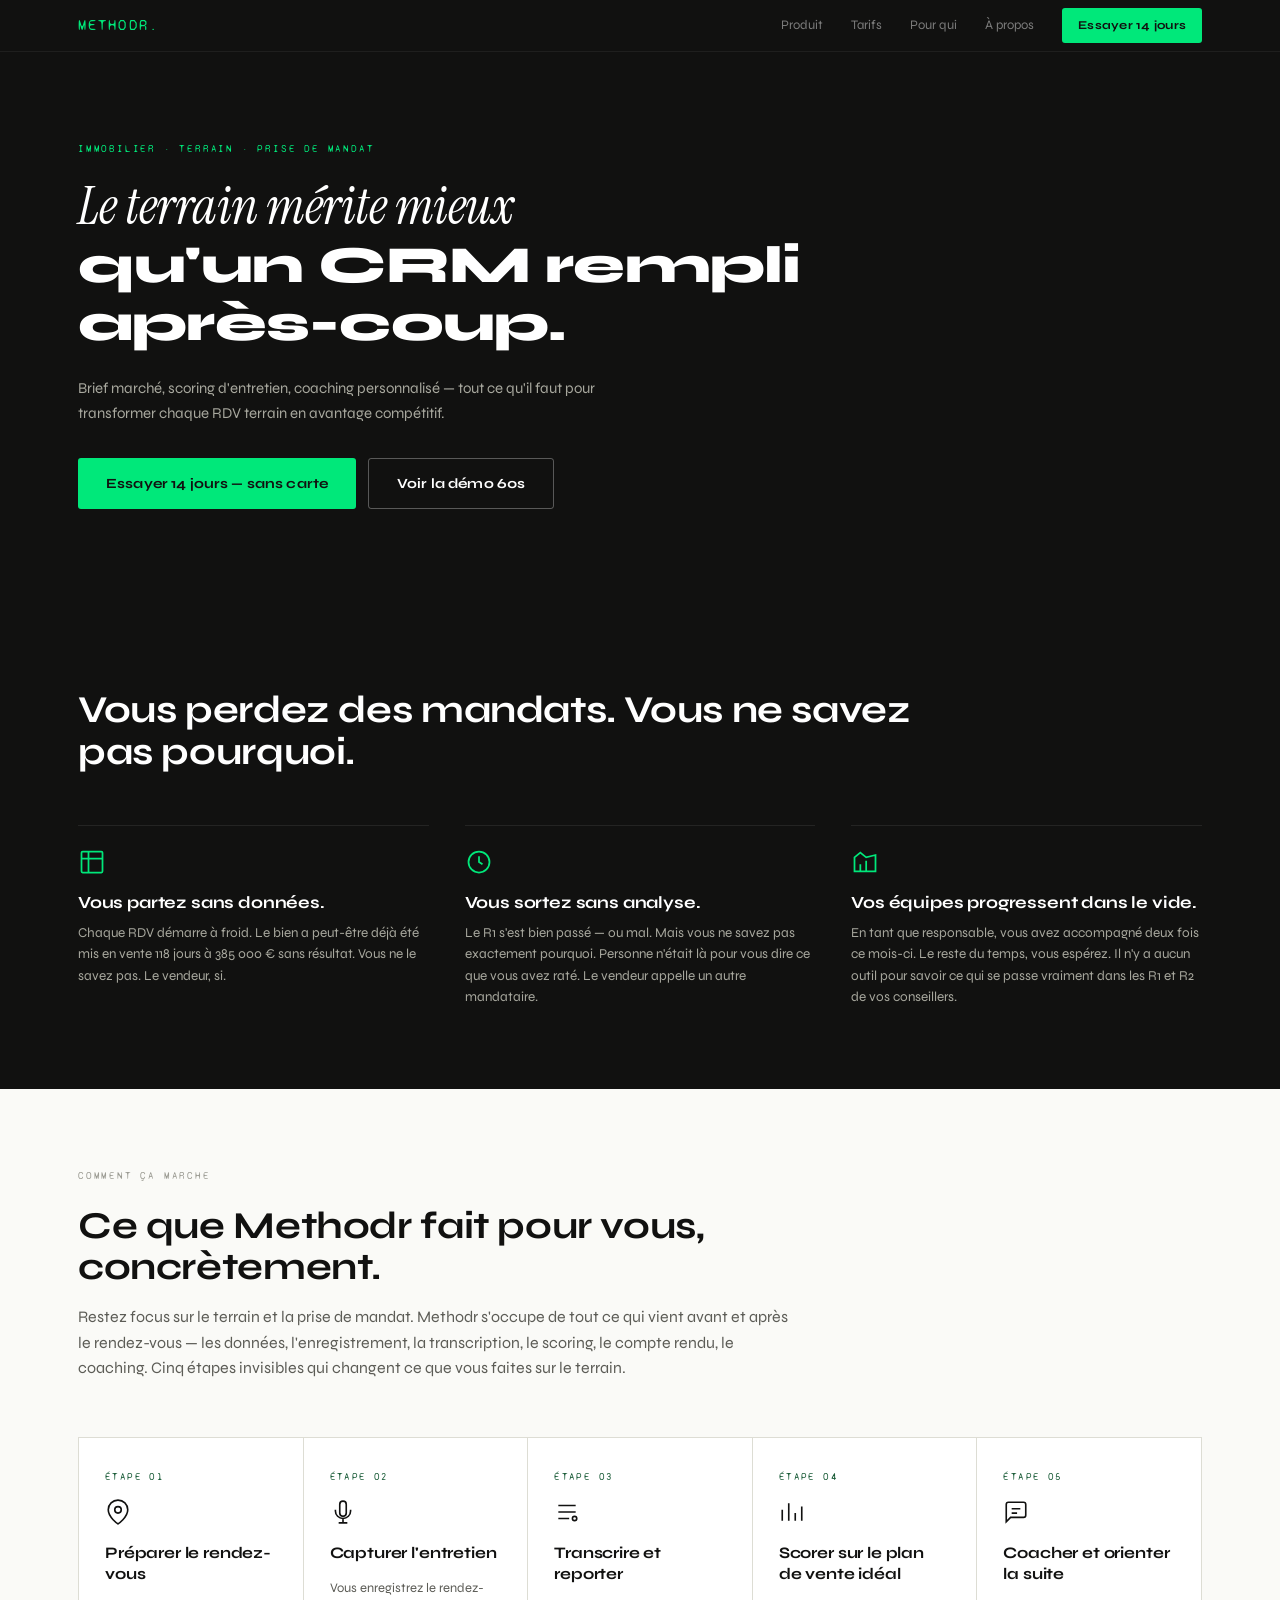
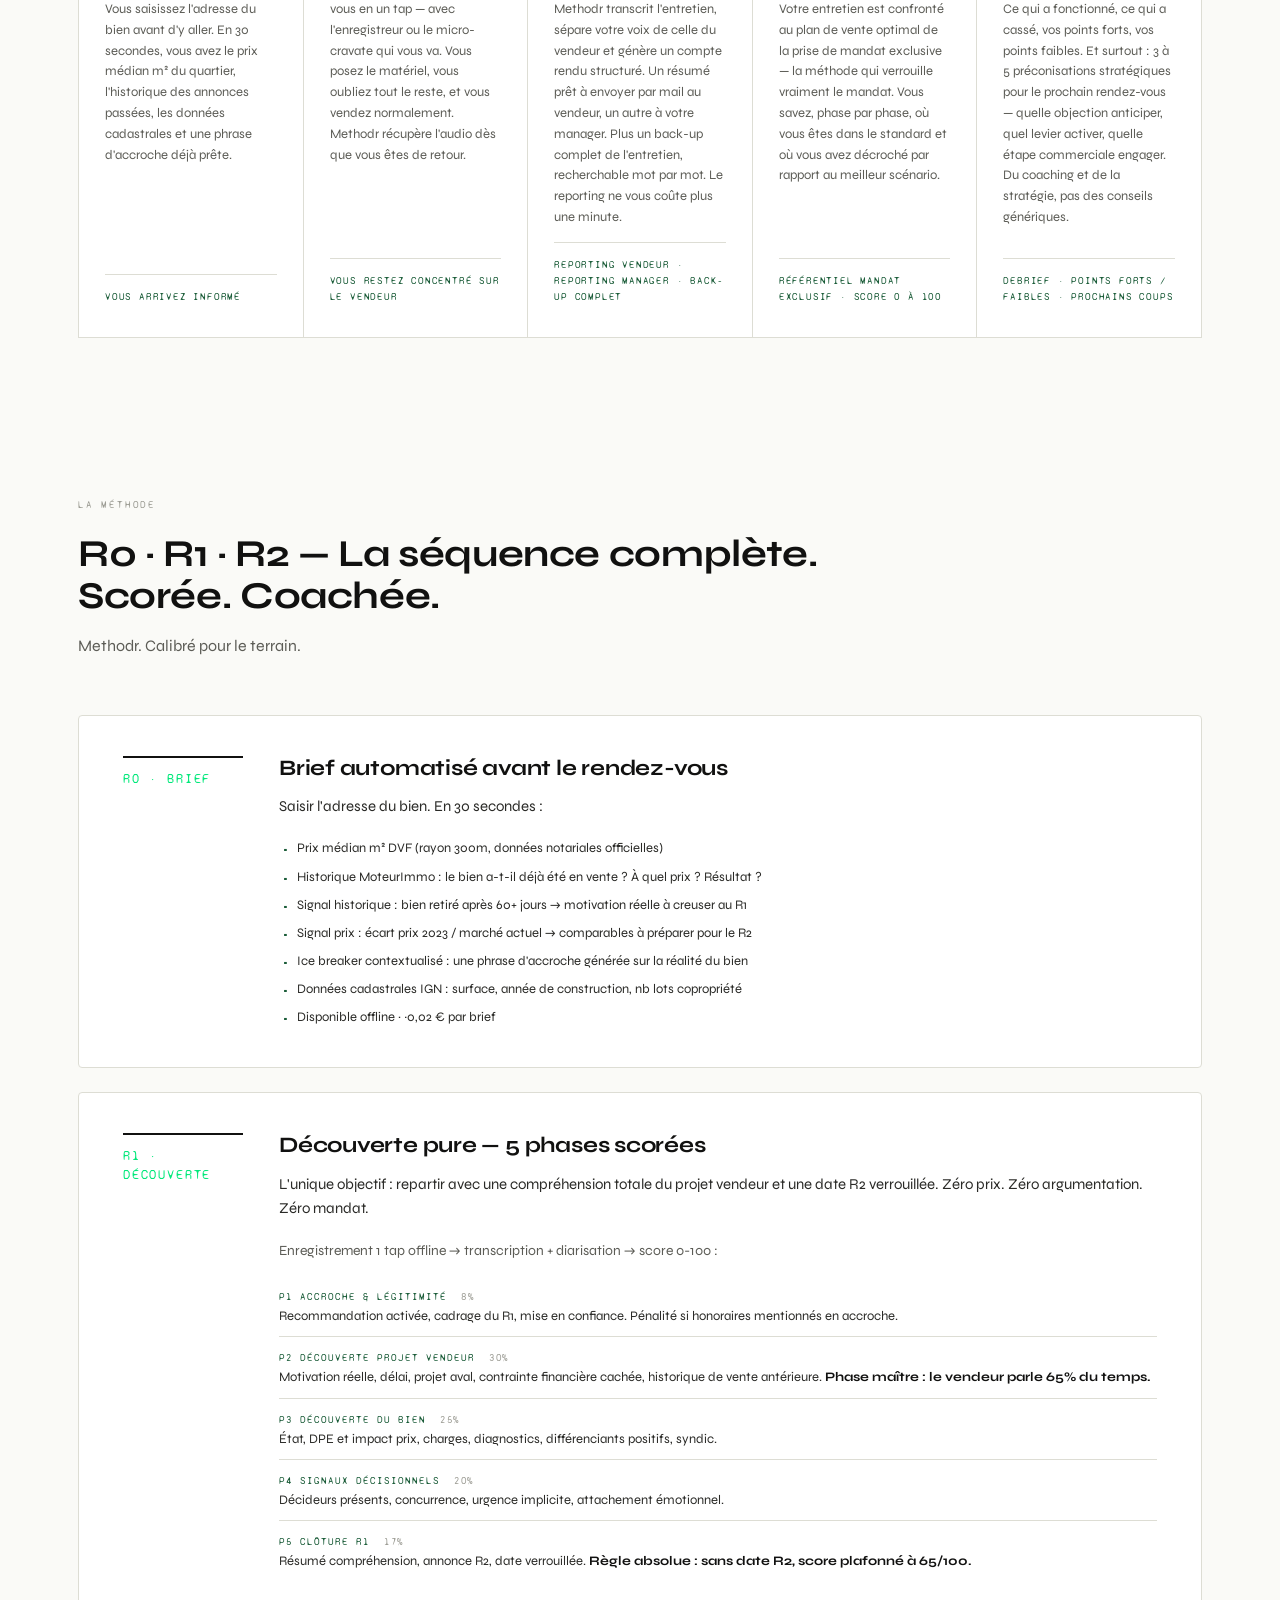
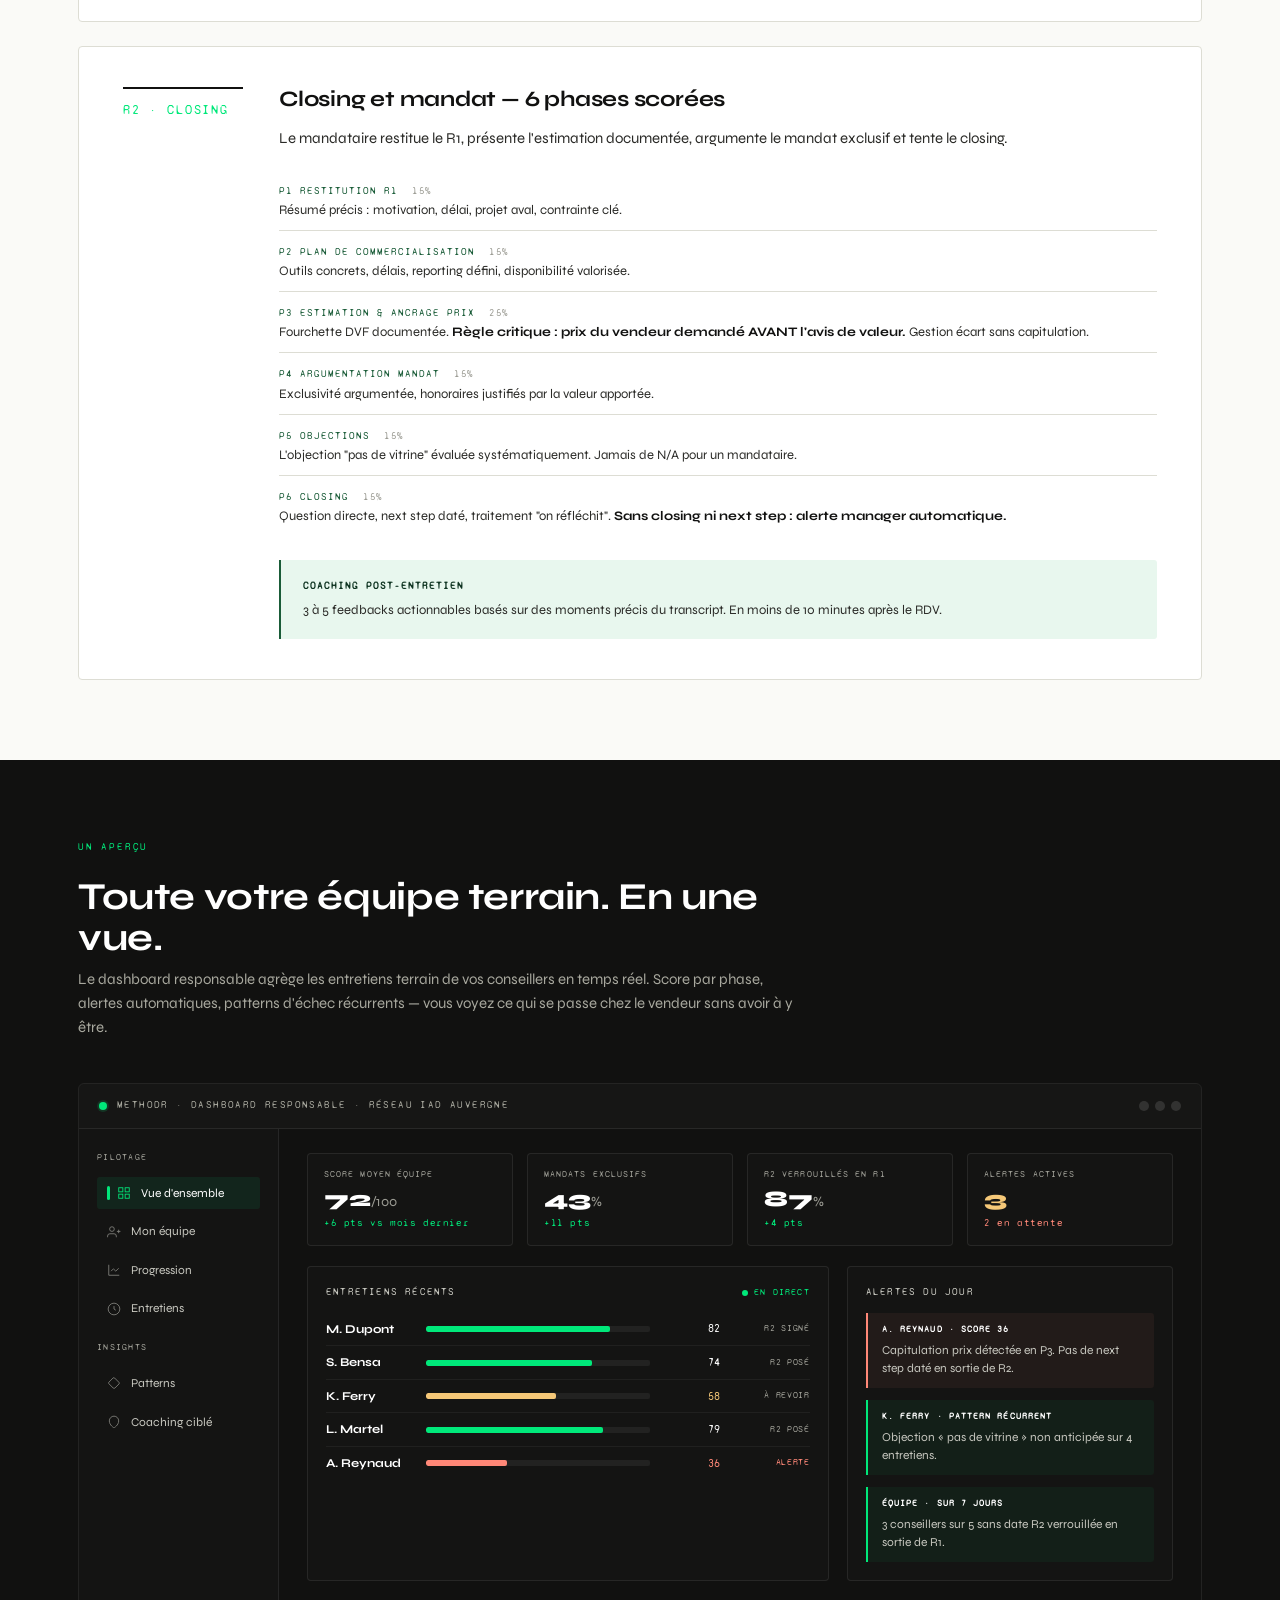
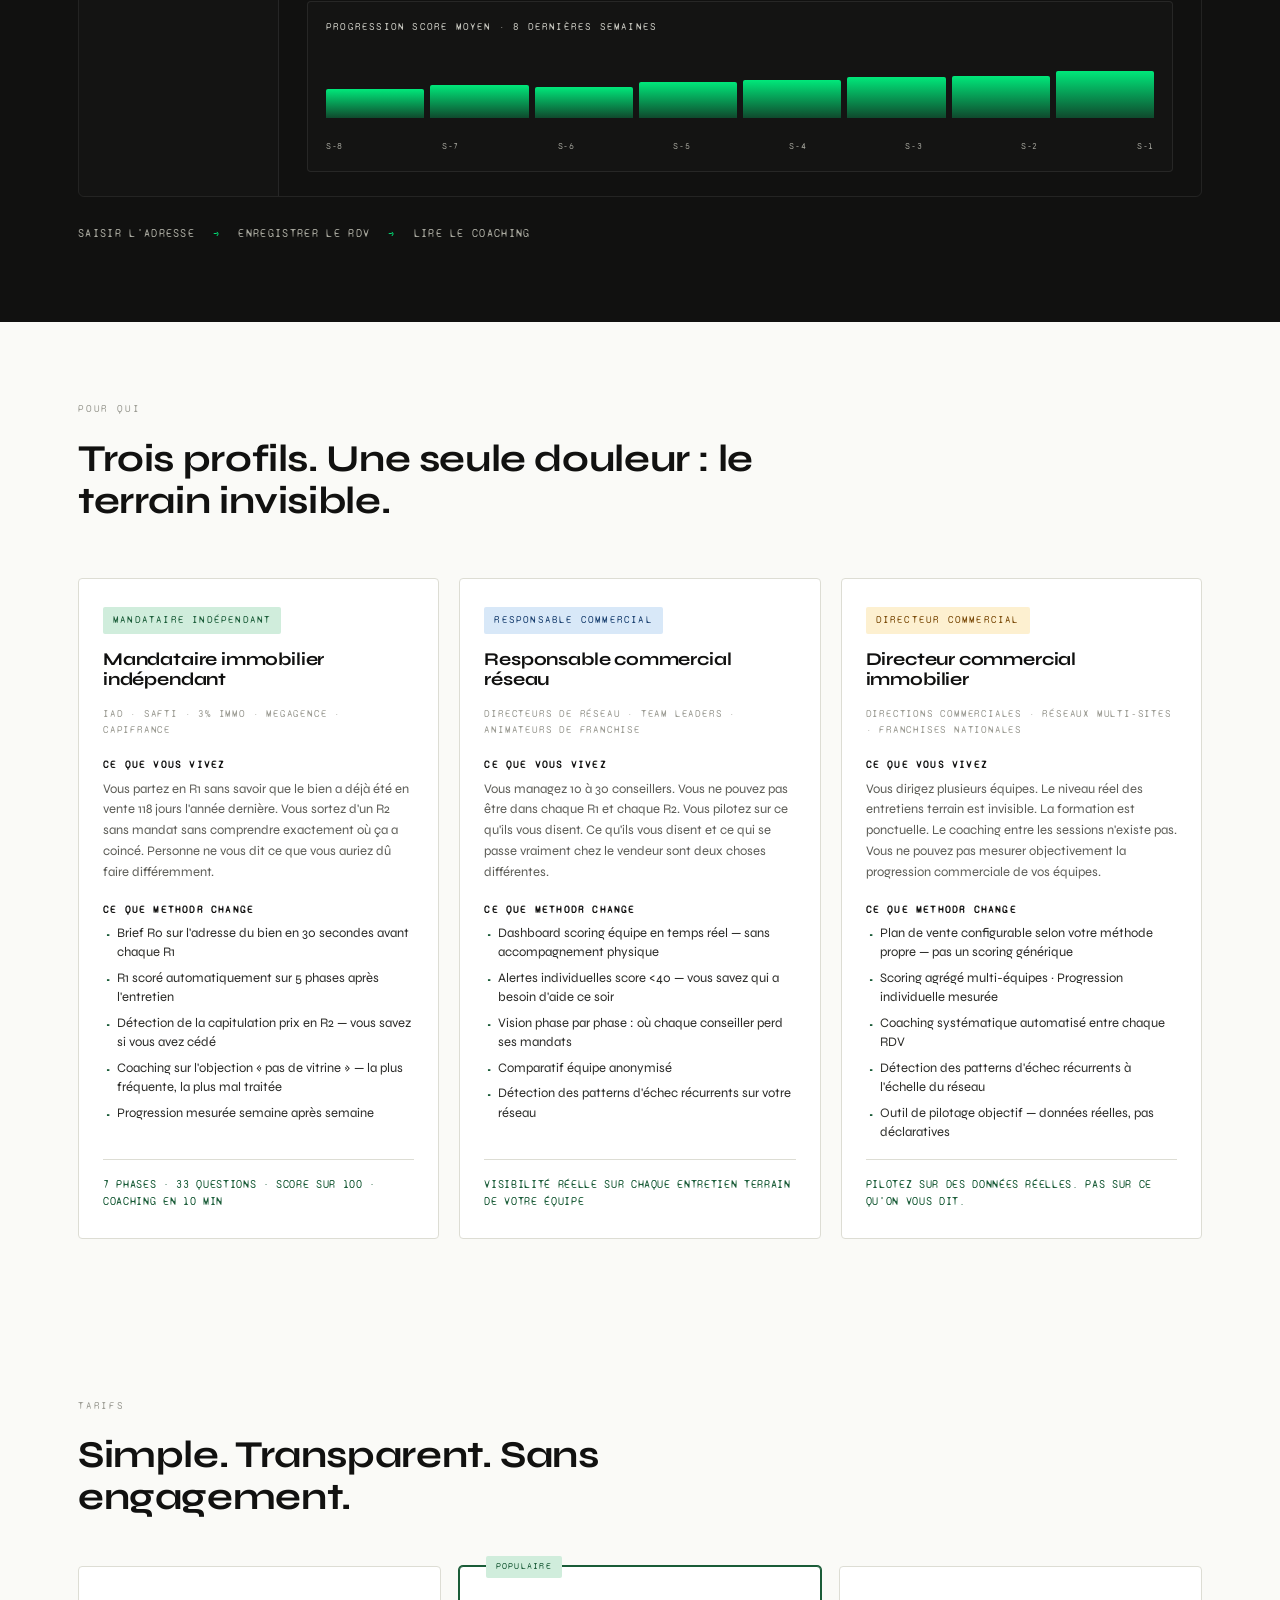
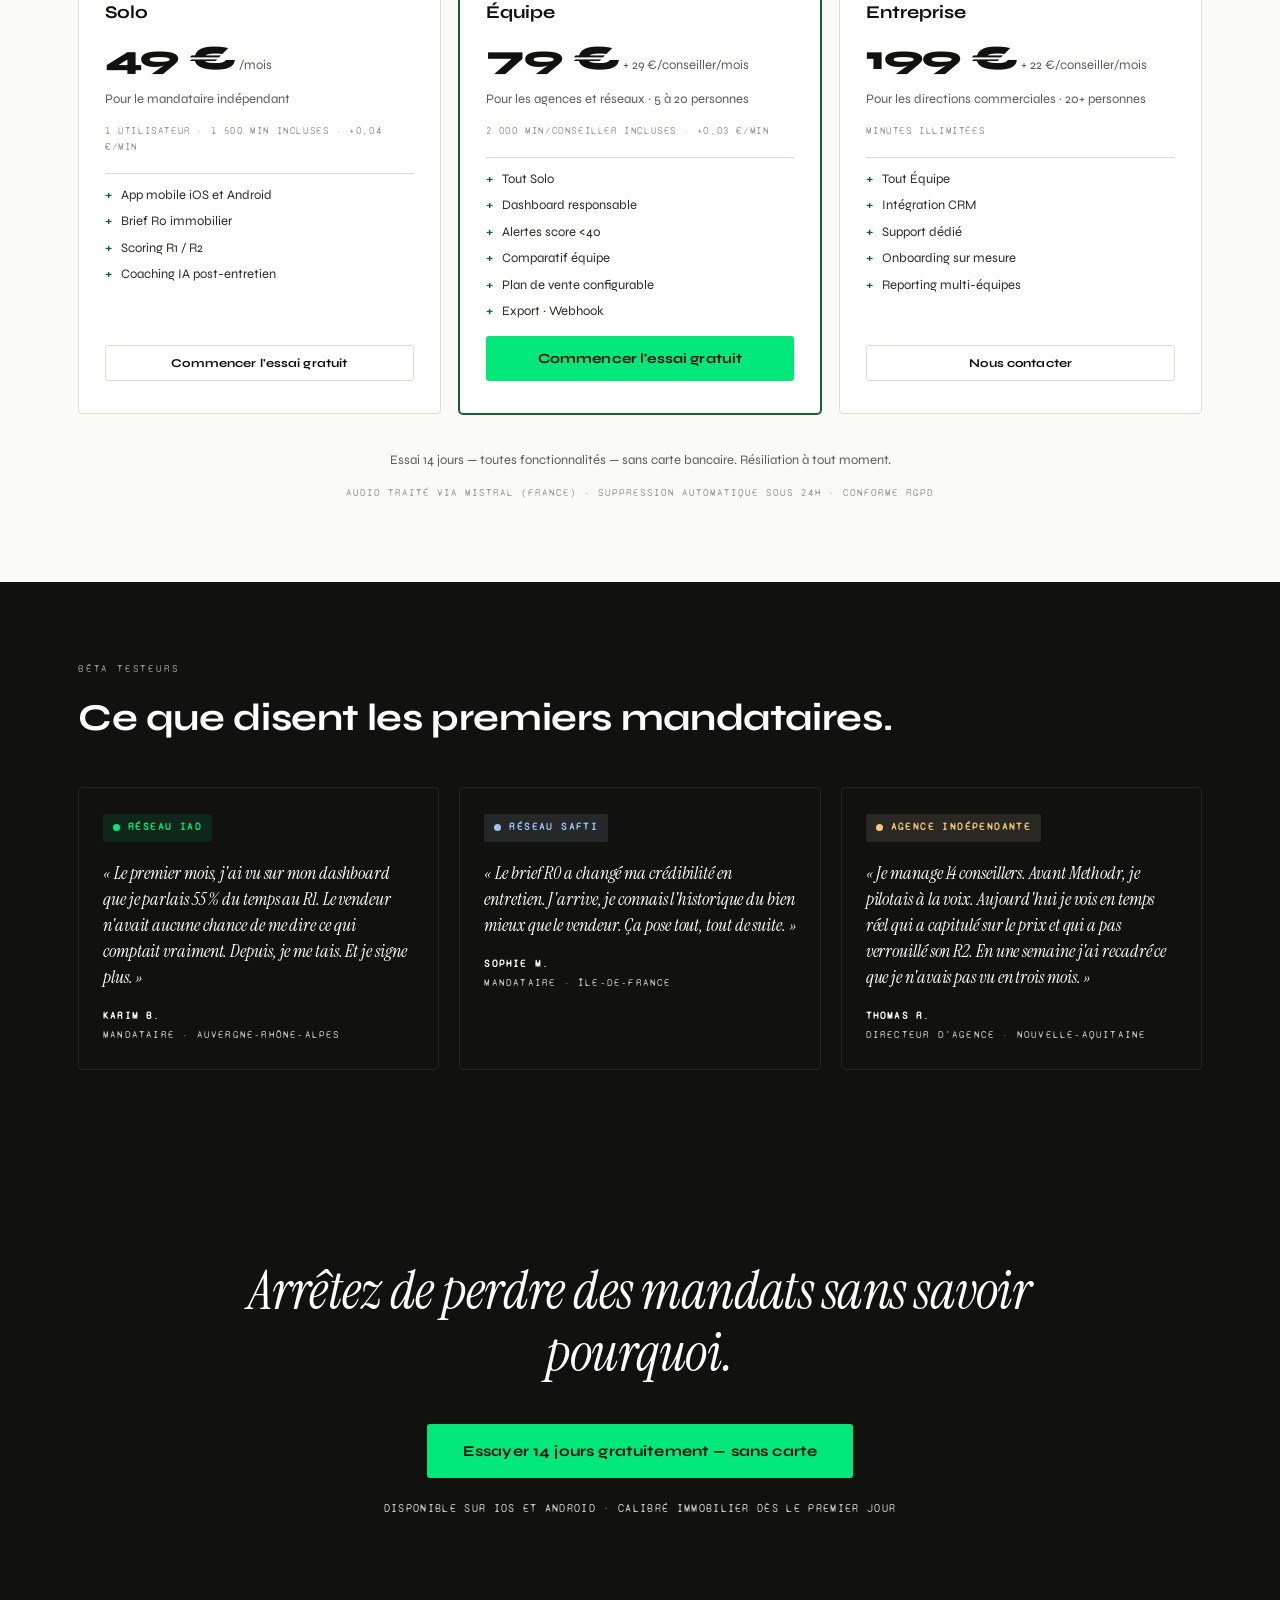
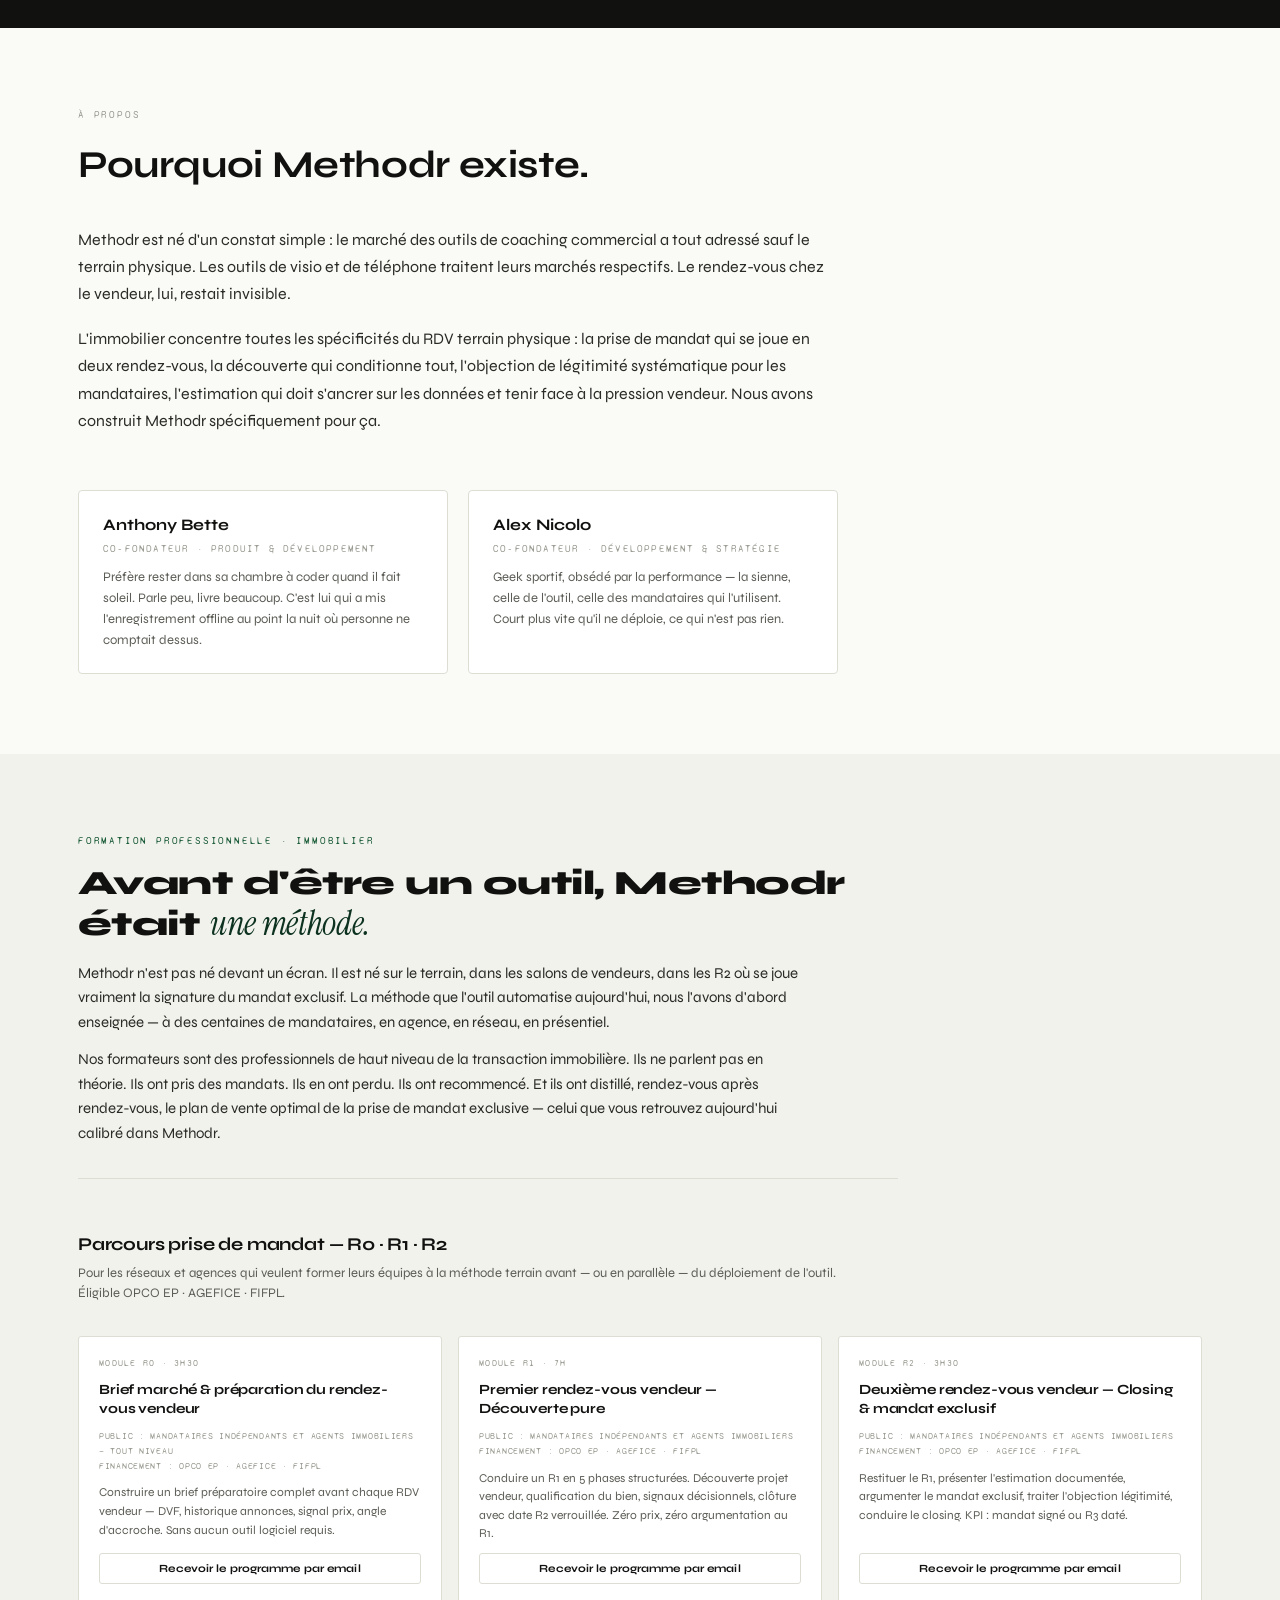
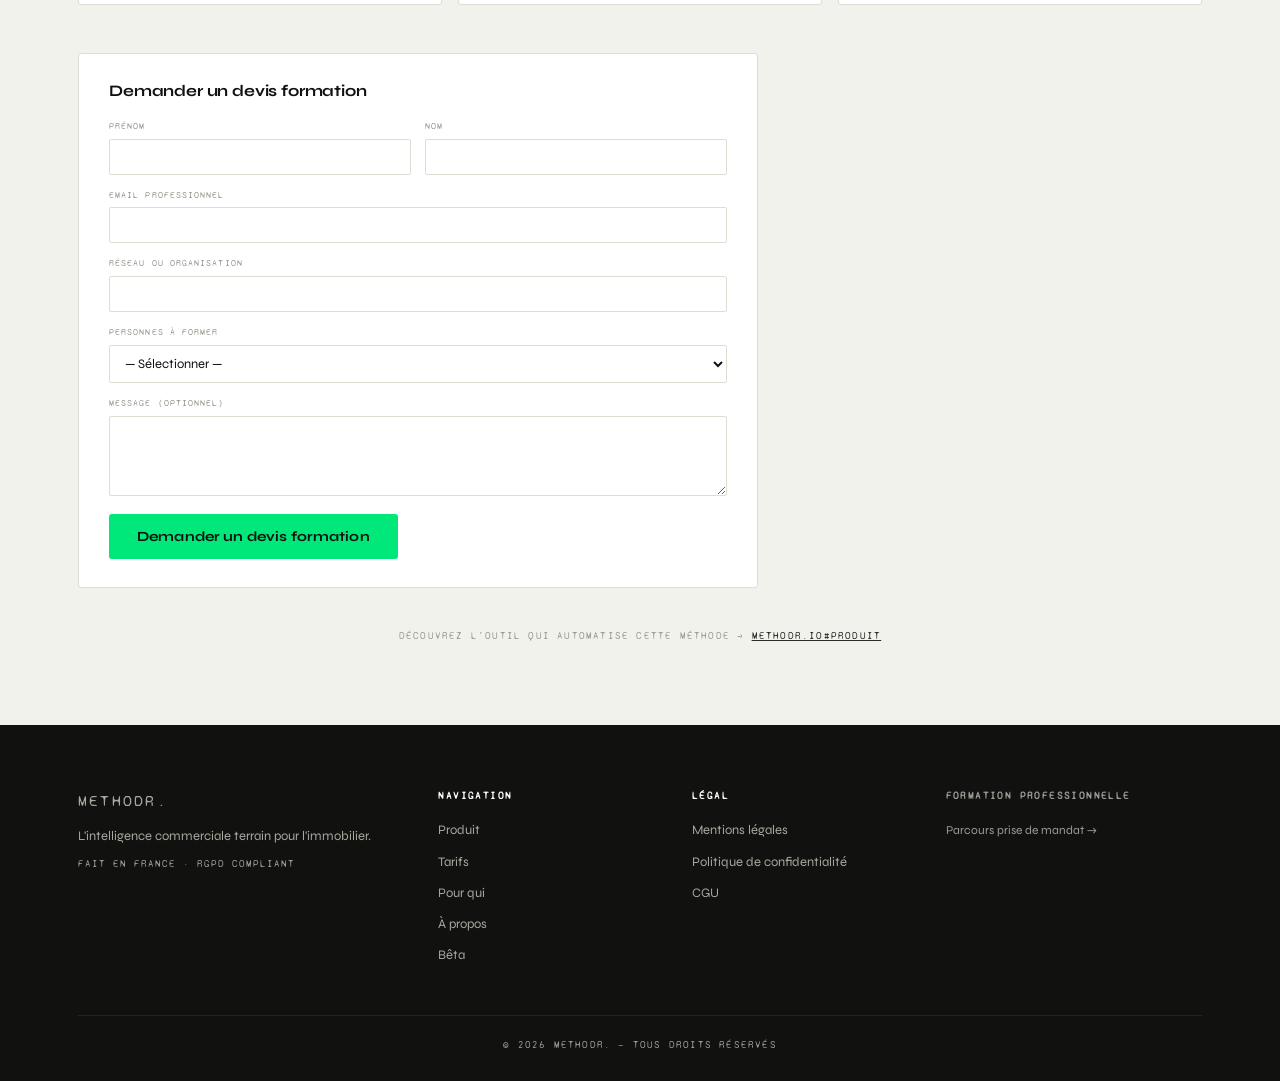
==== commit 8cb2c99c: "Fix CTA header, curseur tracker vert, pages légales (ML/confid/CGU), netlify.toml" ====
--- a/index.html
+++ b/index.html
@@ -76,12 +76,15 @@
 .nav-links{display:flex;gap:28px;align-items:center}
 .nav-links a{color:rgba(255,255,255,.45);font-size:13px;font-weight:400;transition:color .15s}
 .nav-links a:hover{color:#fff}
+.nav-links a.btn-nav,
+a.btn-nav,
 .btn-nav{
-  background:var(--grn);color:var(--ink);font-weight:700;font-size:12px;
+  background:var(--grn);color:var(--ink) !important;font-weight:700;font-size:12px;
   padding:8px 16px;border-radius:3px;letter-spacing:.02em;
-  transition:opacity .15s;
-}
-.btn-nav:hover{opacity:.88}
+  transition:opacity .15s,background .15s;
+}
+.nav-links a.btn-nav:hover,
+.btn-nav:hover{opacity:.88;color:var(--ink) !important}
 .burger{display:none;width:24px;height:24px;position:relative}
 .burger span{
   position:absolute;left:0;right:0;height:1.5px;background:#fff;transition:transform .2s,opacity .2s;
@@ -598,6 +601,31 @@
 /* ——— ANIMATIONS ——— */
 .reveal{opacity:0;transform:translateY(12px);transition:opacity .5s,transform .5s}
 .reveal.in{opacity:1;transform:translateY(0)}
+
+/* ——— CURSEUR TRACKER (desktop only) ——— */
+.cursor-dot,
+.cursor-ring{
+  position:fixed;top:0;left:0;pointer-events:none;z-index:9999;
+  transform:translate(-50%,-50%);
+  transition:opacity .2s;
+  mix-blend-mode:difference;
+  opacity:0;
+}
+.cursor-dot{
+  width:6px;height:6px;border-radius:50%;background:var(--grn);
+  transition:transform .05s ease-out,opacity .2s;
+}
+.cursor-ring{
+  width:32px;height:32px;border-radius:50%;
+  border:1px solid var(--grn);
+  transition:transform .25s ease-out,opacity .2s,width .2s,height .2s;
+}
+body.cursor-ready .cursor-dot,
+body.cursor-ready .cursor-ring{opacity:1}
+.cursor-ring.hover{width:48px;height:48px;border-color:var(--grn);background:rgba(0,232,122,.08)}
+@media (hover:none),(pointer:coarse){
+  .cursor-dot,.cursor-ring{display:none}
+}
 
 /* ——— utilities ——— */
 .hide-sr{position:absolute;width:1px;height:1px;overflow:hidden;clip:rect(0,0,0,0)}
@@ -1374,7 +1402,7 @@
         <ul>
           <li><a href="/mentions-legales">Mentions légales</a></li>
           <li><a href="/confidentialite">Politique de confidentialité</a></li>
-          <li><a href="/cgv">CGV</a></li>
+          <li><a href="/cgu">CGU</a></li>
         </ul>
       </div>
       <div class="footer-col discreet">
@@ -1387,6 +1415,10 @@
     <div class="footer-bottom">© 2026 Methodr. — Tous droits réservés</div>
   </div>
 </footer>
+
+<!-- Curseur tracker desktop -->
+<div class="cursor-ring" aria-hidden="true"></div>
+<div class="cursor-dot" aria-hidden="true"></div>
 
 <script>
 (function(){
@@ -1482,6 +1514,41 @@
     if(e.key==='Escape'){ closeModal(); closePdfModal(); }
   });
 
+  // Curseur tracker vert (desktop uniquement)
+  var isTouch = window.matchMedia('(hover: none), (pointer: coarse)').matches;
+  if(!isTouch){
+    var dot = document.querySelector('.cursor-dot');
+    var ring = document.querySelector('.cursor-ring');
+    var ringX=0, ringY=0, mouseX=0, mouseY=0;
+
+    document.addEventListener('mousemove', function(e){
+      mouseX = e.clientX; mouseY = e.clientY;
+      if(dot){ dot.style.left = mouseX+'px'; dot.style.top = mouseY+'px'; }
+      if(!document.body.classList.contains('cursor-ready')){
+        document.body.classList.add('cursor-ready');
+      }
+    }, {passive:true});
+
+    // Ring suit avec inertie
+    function animate(){
+      ringX += (mouseX - ringX) * 0.18;
+      ringY += (mouseY - ringY) * 0.18;
+      if(ring){ ring.style.left = ringX+'px'; ring.style.top = ringY+'px'; }
+      requestAnimationFrame(animate);
+    }
+    animate();
+
+    // Effet "grow" au survol des éléments cliquables
+    document.querySelectorAll('a,button,[data-open-modal],[data-open-pdf-modal],input,select,textarea').forEach(function(el){
+      el.addEventListener('mouseenter', function(){ ring && ring.classList.add('hover'); });
+      el.addEventListener('mouseleave', function(){ ring && ring.classList.remove('hover'); });
+    });
+
+    // Masquer quand le curseur quitte la fenêtre
+    document.addEventListener('mouseleave', function(){ document.body.classList.remove('cursor-ready'); });
+    document.addEventListener('mouseenter', function(){ document.body.classList.add('cursor-ready'); });
+  }
+
   // Reveal on scroll
   if('IntersectionObserver' in window){
     var io = new IntersectionObserver(function(entries){
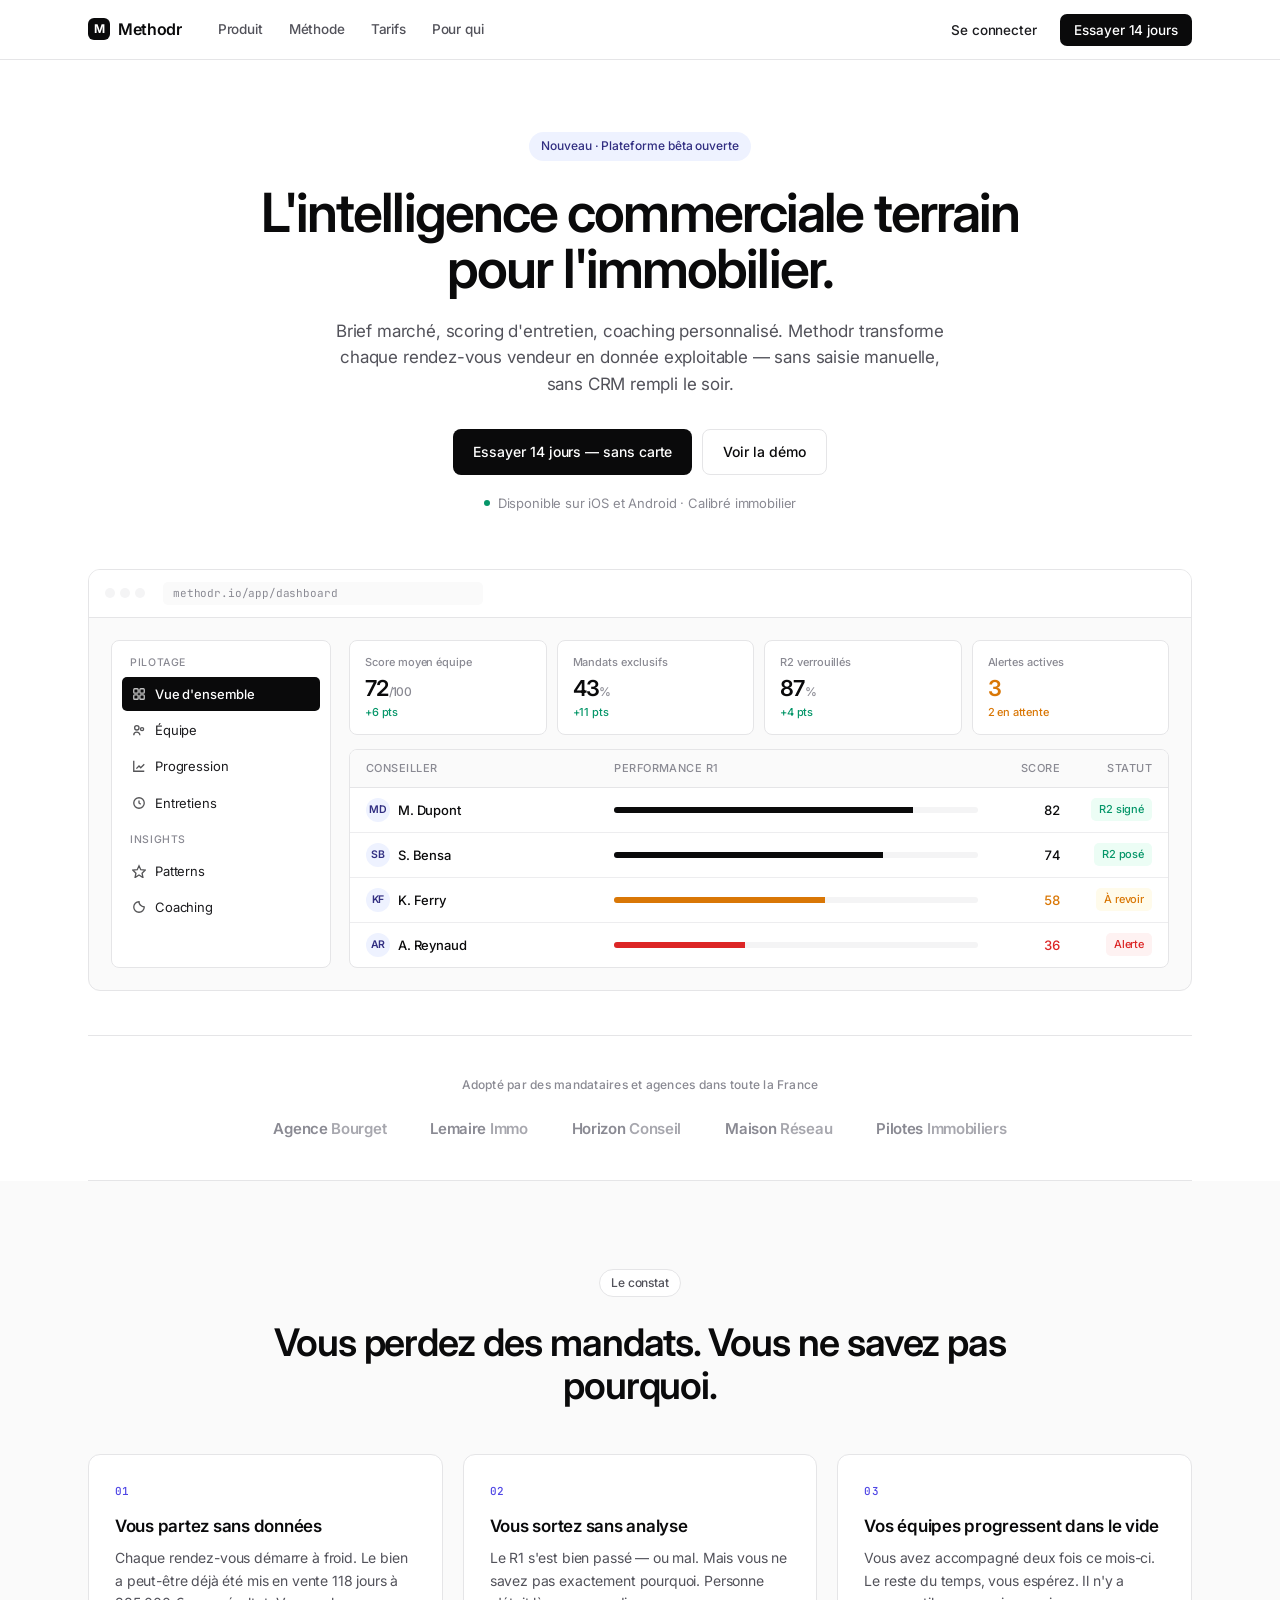
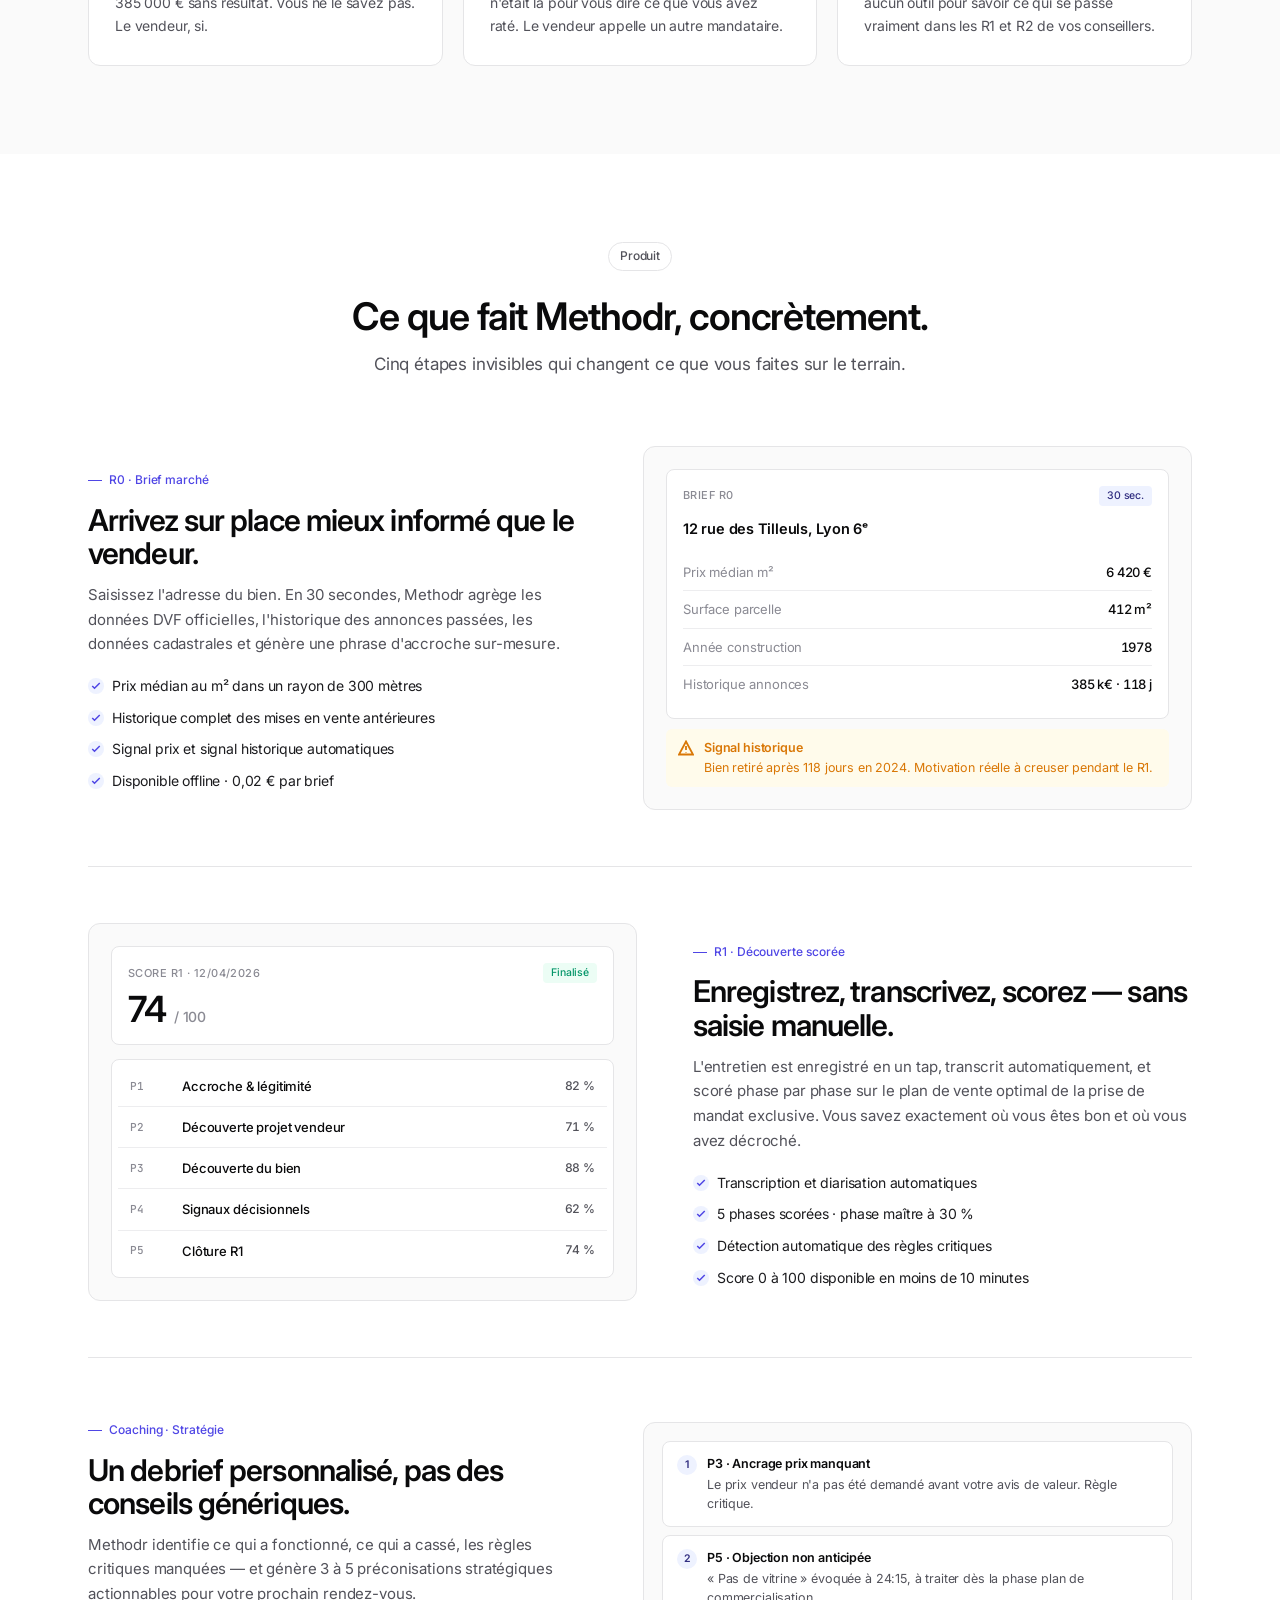
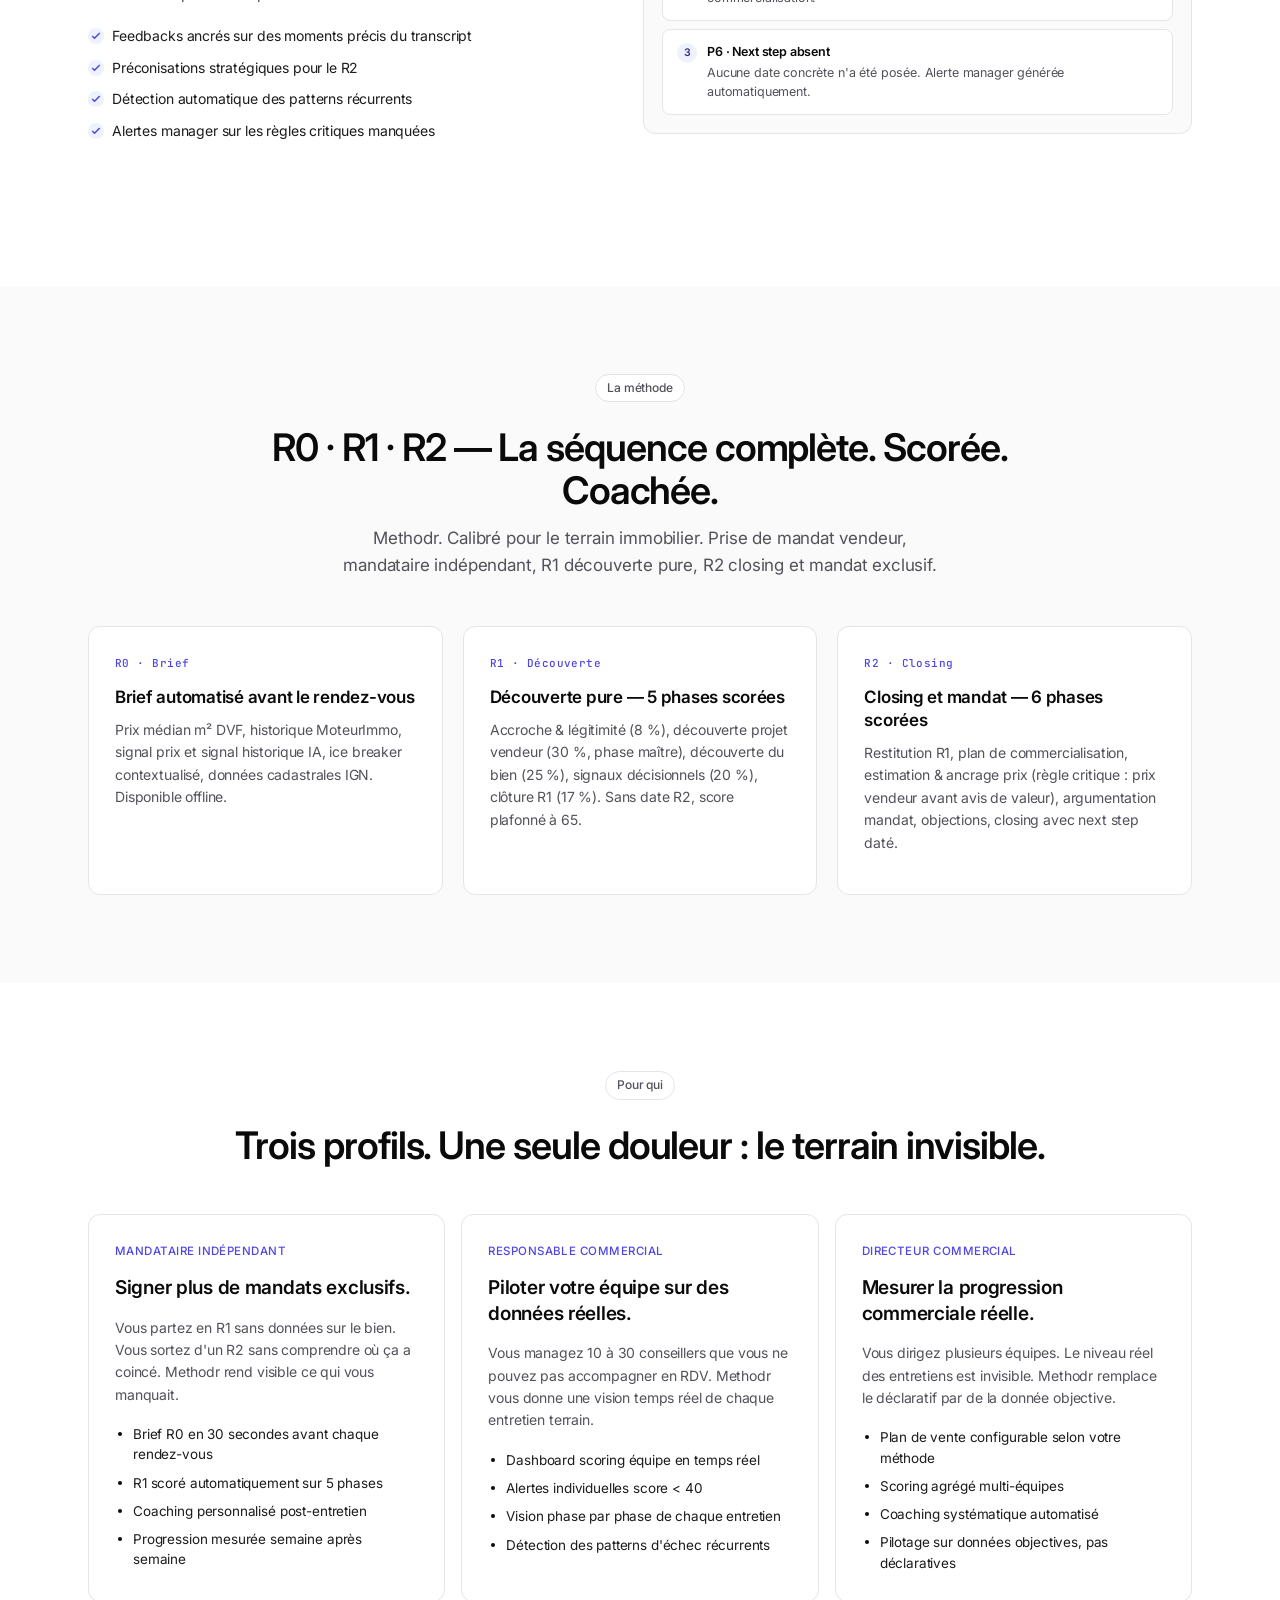
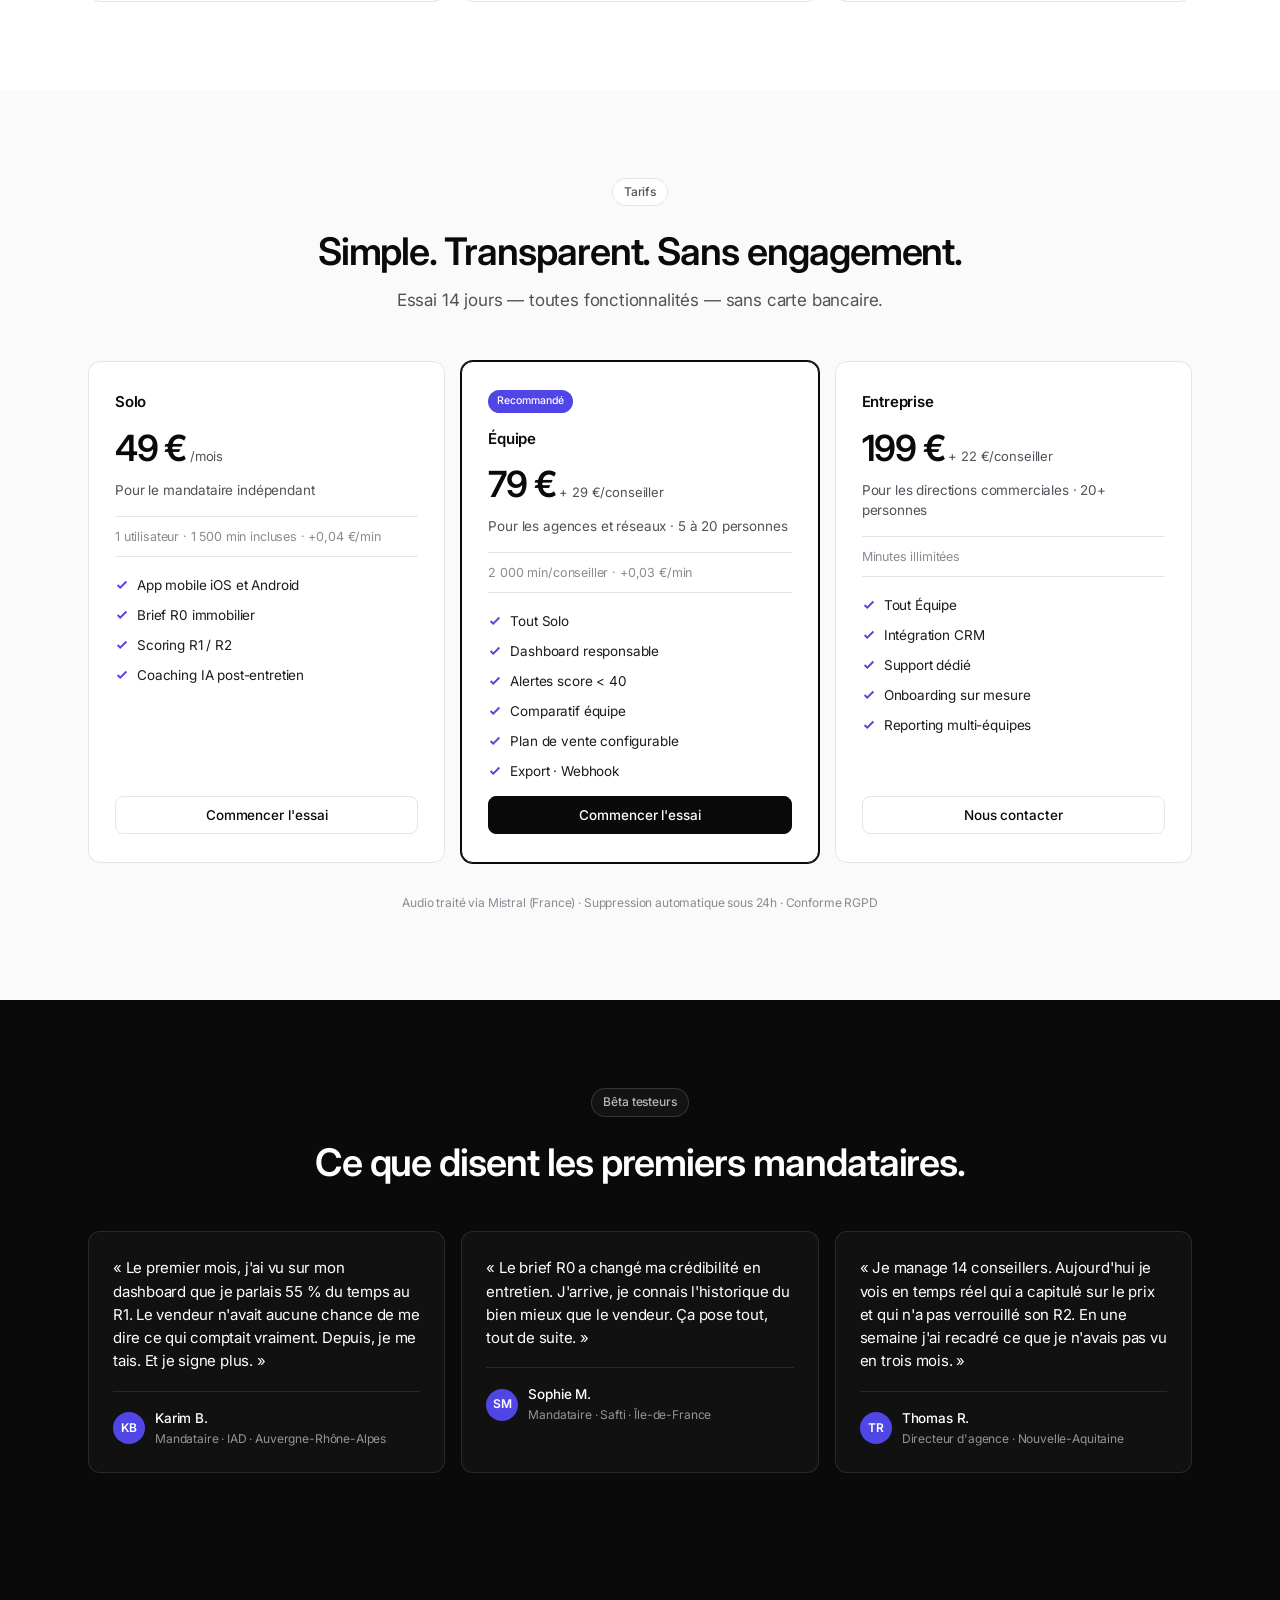
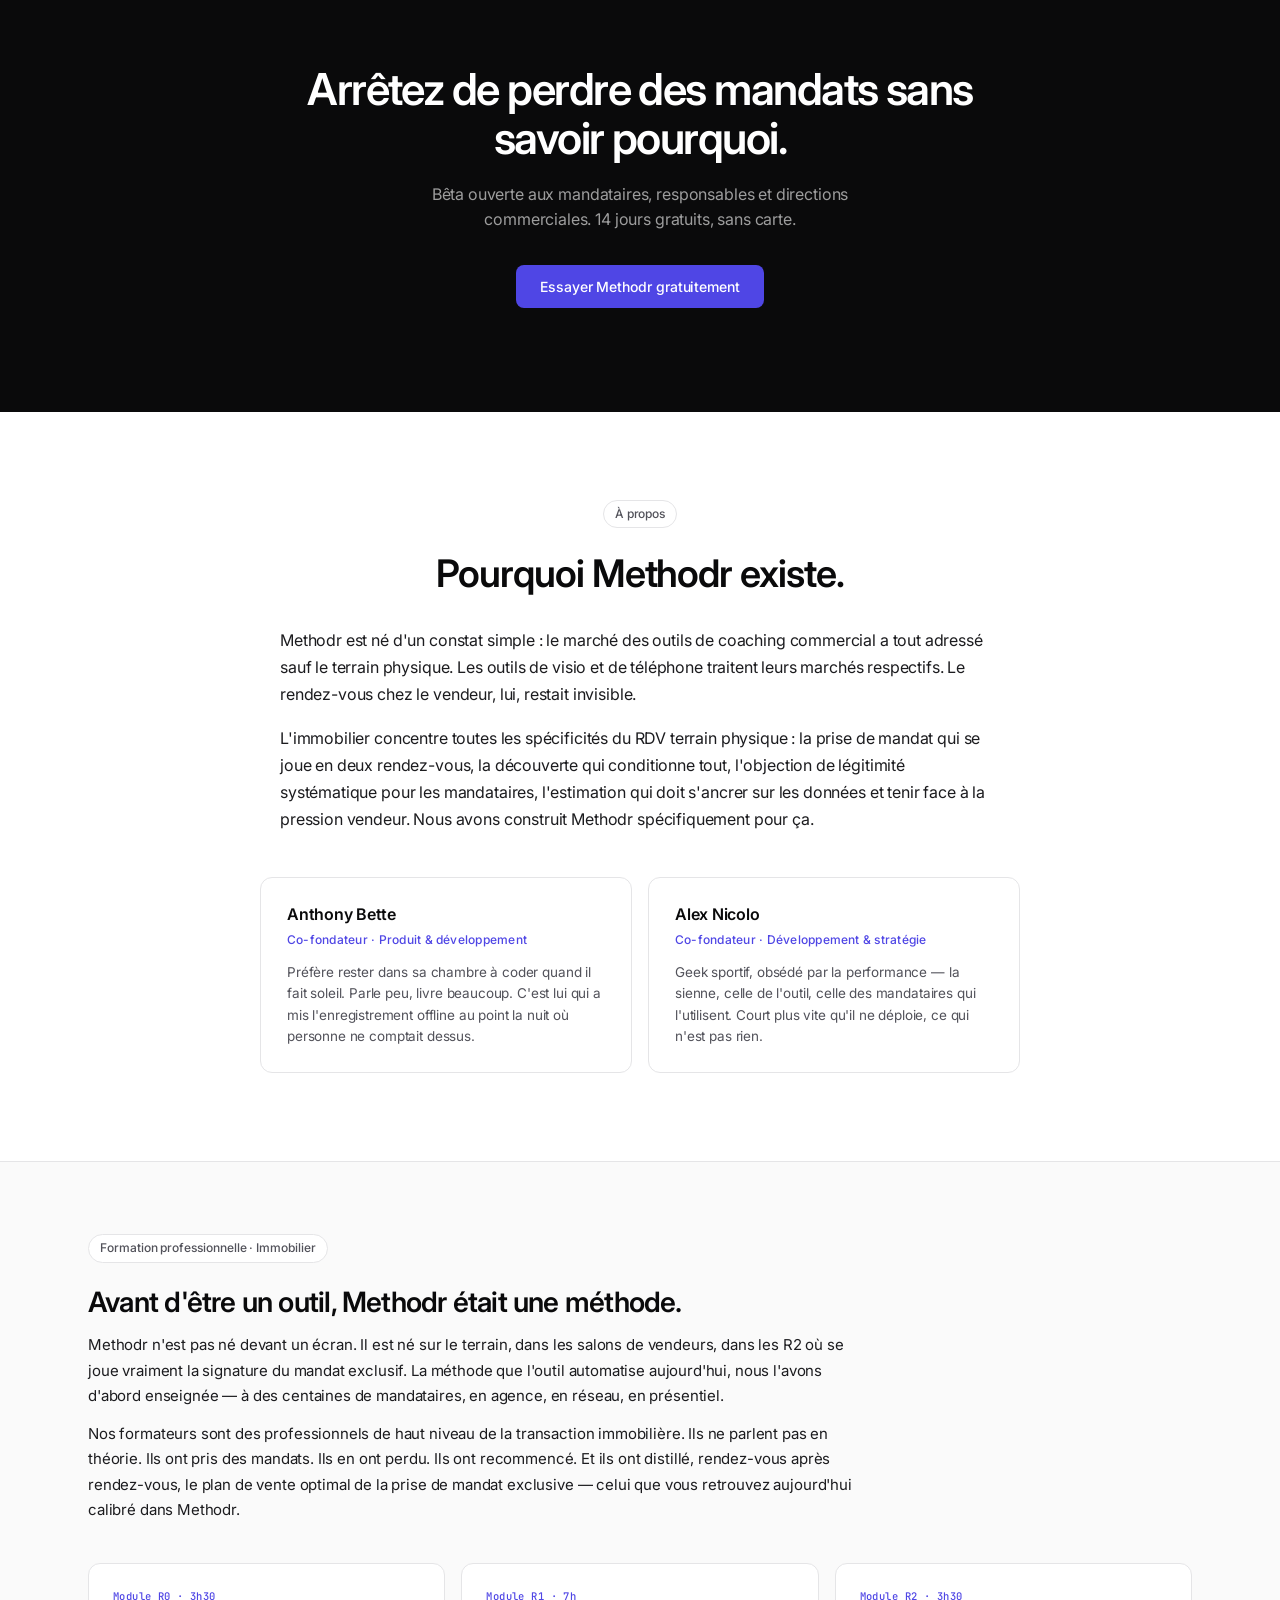
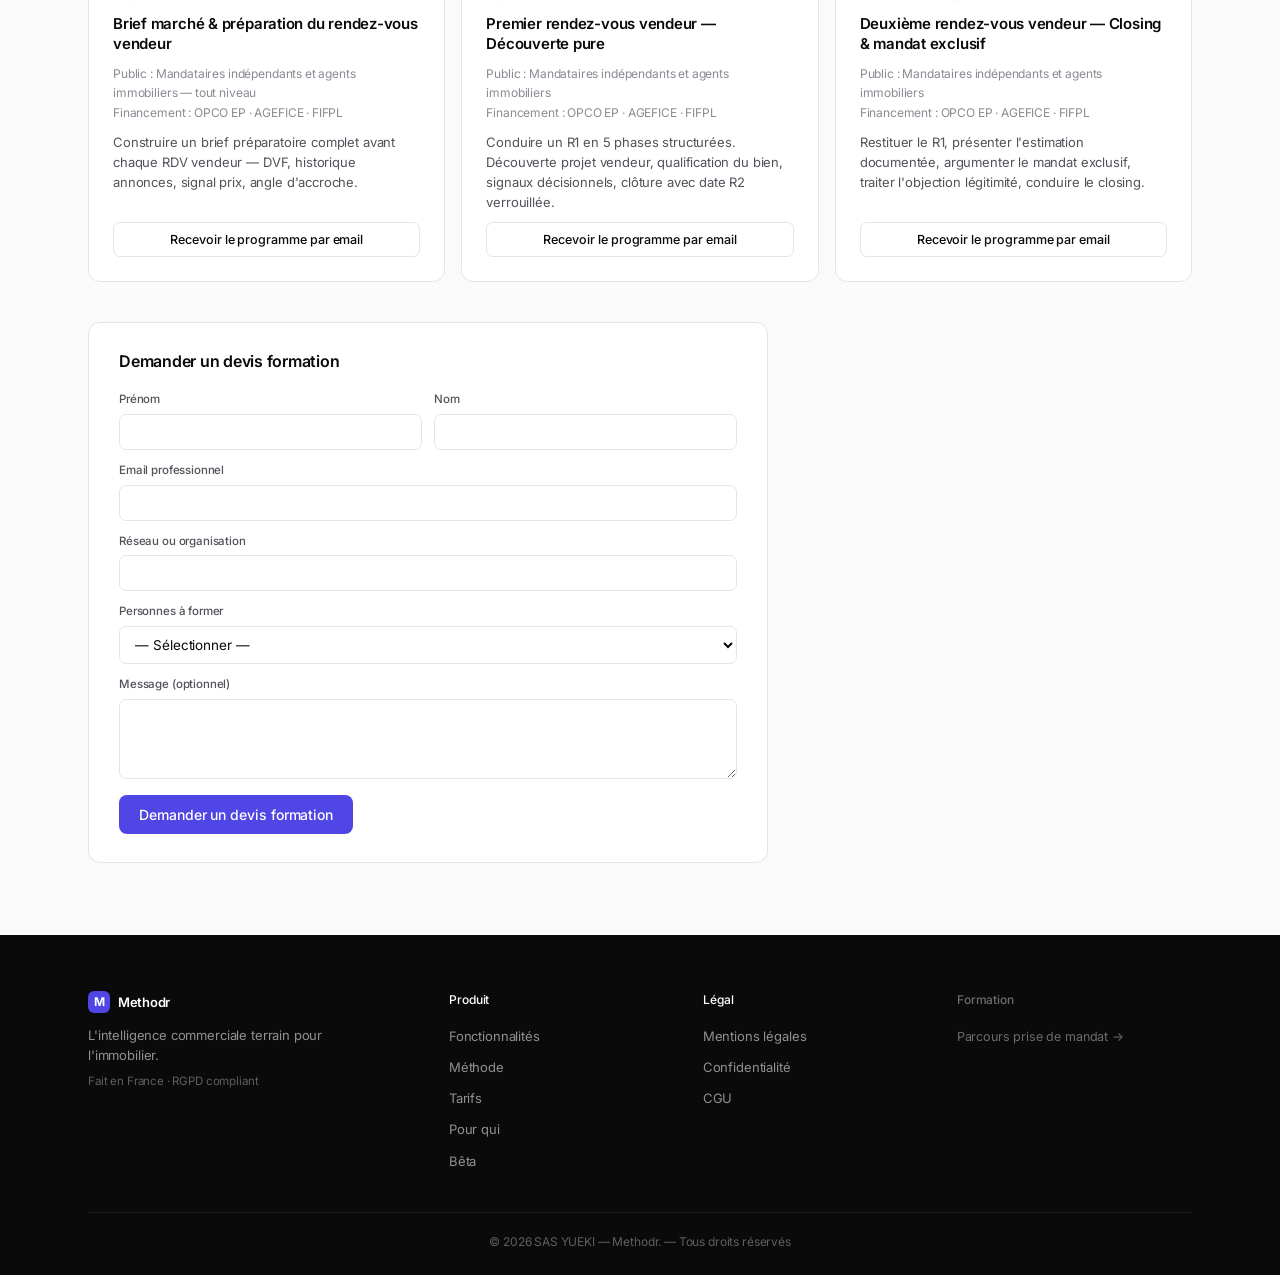
==== commit a61803ad: "Refonte v3 — design SaaS B2B moderne, Inter, accent indigo, curseur meteorite discret" ====
--- a/index.html
+++ b/index.html
@@ -6,634 +6,443 @@
 <title>Methodr — Intelligence commerciale terrain pour l'immobilier</title>
 <meta name="description" content="Methodr — Intelligence commerciale terrain pour l'immobilier. Brief DVF automatisé, scoring R1/R2 prise de mandat, coaching personnalisé. Essai 14 jours sans carte.">
 <meta property="og:title" content="Methodr — Intelligence commerciale terrain pour l'immobilier">
-<meta property="og:description" content="Brief DVF automatisé, scoring R1/R2 prise de mandat, coaching personnalisé. Essai 14 jours sans carte bancaire.">
+<meta property="og:description" content="Brief DVF, scoring R1/R2 prise de mandat, coaching personnalisé. Essai 14 jours sans carte bancaire.">
 <meta property="og:url" content="https://methodr.io">
 <meta property="og:image" content="https://methodr.io/assets/og-image.png">
 <meta property="og:type" content="website">
-<link rel="icon" type="image/svg+xml" href="data:image/svg+xml,%3Csvg xmlns='http://www.w3.org/2000/svg' viewBox='0 0 32 32'%3E%3Crect width='32' height='32' fill='%23111110'/%3E%3Ctext x='16' y='22' font-family='monospace' font-size='18' font-weight='700' text-anchor='middle' fill='%2300E87A'%3EM%3C/text%3E%3C/svg%3E">
+<link rel="icon" type="image/svg+xml" href="data:image/svg+xml,%3Csvg xmlns='http://www.w3.org/2000/svg' viewBox='0 0 32 32'%3E%3Crect width='32' height='32' rx='7' fill='%230a0a0b'/%3E%3Ctext x='16' y='22' font-family='Inter,sans-serif' font-size='17' font-weight='700' text-anchor='middle' fill='%23fff'%3EM%3C/text%3E%3C/svg%3E">
 <link rel="preconnect" href="https://fonts.googleapis.com">
 <link rel="preconnect" href="https://fonts.gstatic.com" crossorigin>
-<link href="https://fonts.googleapis.com/css2?family=Syne:wght@400;700;800&family=Syne+Mono&family=Instrument+Serif:ital@1&display=swap" rel="stylesheet">
+<link href="https://fonts.googleapis.com/css2?family=Inter:wght@400;500;600;700&family=JetBrains+Mono:wght@400;500&display=swap" rel="stylesheet">
 <style>
 :root{
-  --ink:#111110; --ink2:#2a2a27; --ink3:#5c5c56; --ink4:#9c9c94;
-  --paper:#fafaf7; --paper2:#f2f2ed; --rule:#ddddd4;
-  --g:#0d3320; --g2:#1a5c38; --g3:#2d8a58; --gl:#d0eddc; --gl2:#e8f7ee;
-  --grn:#00E87A;
-  --b2:#1a4070; --bl:#d8e8f8;
-  --amber:#7a4a08; --al:#fdf0d0;
-  --r:#6a0a0a; --rl:#fce8e8;
-  --mono:'Syne Mono',ui-monospace,monospace;
-  --serif:'Instrument Serif',Georgia,serif;
-  --sans:'Syne',system-ui,-apple-system,sans-serif;
+  --ink:#0a0a0b;
+  --ink2:#1c1c1f;
+  --ink3:#52525a;
+  --ink4:#8a8a93;
+  --ink5:#b5b5bb;
+  --white:#ffffff;
+  --off:#fafafa;
+  --off2:#f4f4f5;
+  --rule:#e5e5e7;
+  --rule2:#ededef;
+  --accent:#4f46e5;
+  --accent-hover:#4338ca;
+  --accent-soft:#eef2ff;
+  --accent-text:#312e81;
+  --ok:#059669;
+  --ok-soft:#ecfdf5;
+  --warn:#d97706;
+  --warn-soft:#fffbeb;
+  --danger:#dc2626;
+  --danger-soft:#fef2f2;
+  --sans:'Inter',-apple-system,BlinkMacSystemFont,system-ui,sans-serif;
+  --mono:'JetBrains Mono',ui-monospace,monospace;
 }
 *,*::before,*::after{box-sizing:border-box;margin:0;padding:0}
 html{scroll-behavior:smooth;-webkit-text-size-adjust:100%}
 body{
   font-family:var(--sans);font-weight:400;font-size:15px;line-height:1.55;
-  color:var(--ink);background:var(--paper);
+  color:var(--ink);background:var(--white);
   -webkit-font-smoothing:antialiased;-moz-osx-font-smoothing:grayscale;
-  overflow-x:hidden;
+  letter-spacing:-.01em;overflow-x:hidden;
 }
 a{color:inherit;text-decoration:none}
-button{font-family:inherit;border:none;background:none;cursor:pointer;color:inherit}
+button{font-family:inherit;border:none;background:none;cursor:pointer;color:inherit;letter-spacing:-.005em}
 img,svg{display:block;max-width:100%}
-input,select,textarea{font-family:inherit;font-size:inherit;color:inherit}
+input,select,textarea{font-family:inherit;font-size:inherit;color:inherit;letter-spacing:-.005em}
 
 /* ——— LAYOUT ——— */
-.wrap{max-width:1180px;margin:0 auto;padding:0 28px}
-section{padding:80px 0;position:relative}
-.dark{background:var(--ink);color:#fff}
-.paper{background:var(--paper);color:var(--ink)}
-.paper2{background:var(--paper2);color:var(--ink)}
+.wrap{max-width:1160px;margin:0 auto;padding:0 28px}
+.wrap-narrow{max-width:820px;margin:0 auto;text-align:center}
+section{padding:88px 0;position:relative}
+section.tight{padding:64px 0}
 
 /* ——— TYPO ——— */
+h1,h2,h3,h4{font-family:var(--sans);font-weight:600;letter-spacing:-.03em;line-height:1.1}
+h1{font-size:clamp(38px,4.6vw,54px);line-height:1.05;letter-spacing:-.035em;margin-bottom:20px}
+h2{font-size:clamp(28px,3.2vw,38px);line-height:1.12;letter-spacing:-.028em;margin-bottom:14px}
+h3{font-size:18px;font-weight:600;line-height:1.35;letter-spacing:-.015em;margin-bottom:8px}
+p{font-size:14.5px;color:var(--ink3);line-height:1.6;font-weight:400}
+.lead{font-size:17px;line-height:1.55;color:var(--ink3);max-width:620px;font-weight:400;letter-spacing:-.01em}
+.lead.center{margin-left:auto;margin-right:auto}
+.lead.dark{color:rgba(255,255,255,.7)}
+.dark h1,.dark h2,.dark h3,.dark h4{color:var(--white)}
+.center{text-align:center}
+
 .eyebrow{
-  font-family:var(--mono);font-size:10px;letter-spacing:.18em;
-  text-transform:uppercase;color:var(--grn);margin-bottom:20px;
-}
-.eyebrow.muted{color:var(--ink4)}
-h1,h2,h3,h4{font-family:var(--sans);font-weight:800;line-height:1.1;letter-spacing:-.01em}
-h1{font-size:clamp(32px,4.4vw,52px);line-height:1.12;letter-spacing:-.015em}
-h2{font-size:clamp(26px,3vw,38px);font-weight:700}
-h3{font-size:20px;font-weight:700}
-.serif-it{font-family:var(--serif);font-style:italic;font-weight:400;letter-spacing:-.01em}
-.mono{font-family:var(--mono);letter-spacing:.08em;text-transform:uppercase;font-size:11px}
-p{color:var(--ink3);font-size:15px;line-height:1.65}
-.dark p,.dark .lead{color:#c8c8c0}
+  display:inline-block;padding:4px 11px;border:1px solid var(--rule);
+  border-radius:999px;font-size:12px;font-weight:500;color:var(--ink3);
+  margin-bottom:24px;background:var(--white);letter-spacing:-.005em;
+}
+.eyebrow.accent{border-color:transparent;background:var(--accent-soft);color:var(--accent-text)}
+.eyebrow.dark{border-color:rgba(255,255,255,.14);color:rgba(255,255,255,.7);background:rgba(255,255,255,.04)}
 
 /* ——— NAV ——— */
 .nav{
-  position:sticky;top:0;z-index:100;background:var(--ink);
-  height:52px;display:flex;align-items:center;
-  border-bottom:1px solid rgba(255,255,255,.06);
+  position:sticky;top:0;z-index:100;background:rgba(255,255,255,.92);
+  backdrop-filter:blur(10px);-webkit-backdrop-filter:blur(10px);
+  height:60px;border-bottom:1px solid var(--rule);
 }
 .nav-inner{
-  max-width:1180px;margin:0 auto;padding:0 28px;width:100%;
+  max-width:1160px;margin:0 auto;padding:0 28px;height:100%;
   display:flex;align-items:center;justify-content:space-between;gap:24px;
 }
-.logo{font-family:var(--mono);font-size:15px;letter-spacing:.14em;color:var(--grn);text-transform:uppercase}
-.nav-links{display:flex;gap:28px;align-items:center}
-.nav-links a{color:rgba(255,255,255,.45);font-size:13px;font-weight:400;transition:color .15s}
-.nav-links a:hover{color:#fff}
-.nav-links a.btn-nav,
-a.btn-nav,
-.btn-nav{
-  background:var(--grn);color:var(--ink) !important;font-weight:700;font-size:12px;
-  padding:8px 16px;border-radius:3px;letter-spacing:.02em;
-  transition:opacity .15s,background .15s;
-}
-.nav-links a.btn-nav:hover,
-.btn-nav:hover{opacity:.88;color:var(--ink) !important}
-.burger{display:none;width:24px;height:24px;position:relative}
-.burger span{
-  position:absolute;left:0;right:0;height:1.5px;background:#fff;transition:transform .2s,opacity .2s;
-}
-.burger span:nth-child(1){top:7px}
-.burger span:nth-child(2){top:12px}
-.burger span:nth-child(3){top:17px}
-.burger.open span:nth-child(1){top:12px;transform:rotate(45deg)}
+.nav-left{display:flex;align-items:center;gap:36px}
+.logo{font-weight:600;font-size:16px;color:var(--ink);letter-spacing:-.02em;display:flex;align-items:center;gap:8px}
+.logo-mark{
+  width:22px;height:22px;background:var(--ink);border-radius:6px;
+  display:flex;align-items:center;justify-content:center;
+  color:var(--white);font-size:12px;font-weight:700;letter-spacing:-.03em;
+}
+.nav-links{display:flex;gap:26px;align-items:center}
+.nav-links a{font-size:13.5px;color:var(--ink3);font-weight:500;transition:color .15s}
+.nav-links a:hover{color:var(--ink)}
+.nav-right{display:flex;align-items:center;gap:10px}
+
+.burger{display:none;width:26px;height:26px;position:relative}
+.burger span{position:absolute;left:2px;right:2px;height:1.5px;background:var(--ink);transition:transform .2s,opacity .2s}
+.burger span:nth-child(1){top:8px}
+.burger span:nth-child(2){top:13px}
+.burger span:nth-child(3){top:18px}
+.burger.open span:nth-child(1){top:13px;transform:rotate(45deg)}
 .burger.open span:nth-child(2){opacity:0}
-.burger.open span:nth-child(3){top:12px;transform:rotate(-45deg)}
-
-@media(max-width:768px){
+.burger.open span:nth-child(3){top:13px;transform:rotate(-45deg)}
+
+@media(max-width:840px){
   .nav-links{
-    position:fixed;top:52px;left:0;right:0;background:var(--ink);
-    flex-direction:column;padding:24px 28px;gap:20px;
-    border-bottom:1px solid rgba(255,255,255,.08);
-    transform:translateY(-150%);transition:transform .25s;
+    position:fixed;top:60px;left:0;right:0;background:var(--white);
+    flex-direction:column;padding:24px 28px;gap:18px;
+    border-bottom:1px solid var(--rule);
+    transform:translateY(-150%);transition:transform .25s;align-items:flex-start;
   }
   .nav-links.open{transform:translateY(0)}
-  .nav-links a{font-size:16px;color:rgba(255,255,255,.75)}
-  .nav-links .btn-nav{align-self:flex-start}
+  .nav-links a{font-size:16px;color:var(--ink)}
+  .nav-left{gap:0}
   .burger{display:block}
+  .nav-right .btn-login{display:none}
 }
 
 /* ——— BUTTONS ——— */
 .btn{
   display:inline-flex;align-items:center;justify-content:center;
-  padding:14px 28px;font-family:var(--sans);font-weight:700;font-size:14px;
-  border-radius:3px;letter-spacing:.01em;transition:opacity .15s,background .15s;
-  border:none;cursor:pointer;text-align:center;
-}
-.btn-primary{background:var(--grn);color:var(--ink)}
-.btn-primary:hover{opacity:.88}
-.btn-ghost-dark{background:transparent;color:#fff;border:1px solid rgba(255,255,255,.3)}
-.btn-ghost-dark:hover{background:rgba(255,255,255,.06)}
-.btn-outline{background:transparent;color:var(--ink);border:1px solid var(--rule);padding:10px 18px;font-size:12px}
-.btn-outline:hover{border-color:var(--ink)}
-.btn-large{padding:18px 36px;font-size:15px}
-
-/* ——— S1 HERO ——— */
-.hero{padding:90px 0 100px;background:var(--ink);color:#fff;position:relative;overflow:hidden}
-.hero h1{margin:14px 0 24px;color:#fff;max-width:860px}
-.hero h1 .line-it{display:block;font-family:var(--serif);font-style:italic;font-weight:400;color:#fff}
-.hero h1 .line-sans{display:block;font-family:var(--sans);font-weight:800}
-.hero .sub{max-width:580px;font-size:15px;color:#a8a89e;line-height:1.65;margin-bottom:32px}
-.hero-ctas{display:flex;gap:12px;flex-wrap:wrap}
-
-/* mockups */
-.mockups{
-  display:grid;grid-template-columns:repeat(3,1fr);gap:18px;
-  margin-top:24px;max-width:920px;
-}
-.mock{
-  background:#1a1a18;border:1px solid rgba(255,255,255,.08);
-  border-radius:14px;padding:16px;aspect-ratio:9/16;max-width:280px;
-  display:flex;flex-direction:column;gap:10px;
-}
-.mock-head{display:flex;justify-content:space-between;align-items:center;font-family:var(--mono);font-size:9px;color:var(--ink4);letter-spacing:.1em;text-transform:uppercase}
-.mock-head .dot{width:6px;height:6px;border-radius:50%;background:var(--grn)}
-.mock-title{font-family:var(--mono);font-size:10px;color:var(--grn);letter-spacing:.14em;text-transform:uppercase;margin-bottom:4px}
-.mock-h{font-family:var(--sans);font-weight:700;font-size:13px;color:#fff;line-height:1.3}
-.mock-line{display:flex;justify-content:space-between;font-size:11px;color:#c8c8c0;padding:7px 0;border-bottom:1px solid rgba(255,255,255,.06)}
-.mock-line span:last-child{color:#fff;font-weight:700}
-.mock-chip{display:inline-block;font-family:var(--mono);font-size:8px;padding:3px 7px;border-radius:2px;letter-spacing:.1em;text-transform:uppercase}
-.mock-chip.g{background:rgba(0,232,122,.15);color:var(--grn)}
-.mock-chip.a{background:rgba(253,240,208,.12);color:#f5c878}
-.mock-bar{display:flex;align-items:center;gap:8px;font-size:10px;color:#c8c8c0;margin:3px 0}
-.mock-bar-name{flex:0 0 28px;font-family:var(--mono);font-size:9px;color:var(--ink4)}
-.mock-bar-track{flex:1;height:4px;background:rgba(255,255,255,.08);border-radius:2px;overflow:hidden}
-.mock-bar-fill{height:100%;background:var(--grn);border-radius:2px}
-.mock-score{font-family:var(--sans);font-weight:800;font-size:36px;color:#fff;line-height:1;margin:6px 0}
-.mock-score span{font-size:16px;color:var(--ink4);font-weight:400}
-.mock-coach{background:rgba(255,255,255,.04);border-left:2px solid var(--grn);padding:8px 10px;font-size:10px;color:#c8c8c0;line-height:1.45;border-radius:0 3px 3px 0}
-.mock-coach b{color:#fff;font-weight:700;display:block;margin-bottom:2px;font-size:9px;letter-spacing:.06em;text-transform:uppercase}
-
-@media(max-width:768px){
-  .mockups{grid-template-columns:1fr;max-width:340px;margin:0 auto}
-  .mock{max-width:100%;aspect-ratio:auto}
-  .hero{padding:64px 0 80px}
-  .hero-ctas{flex-direction:column;align-items:stretch}
-  .hero-ctas .btn{width:100%}
-}
-
-/* ——— S2 PROBLÈME ——— */
-.problem h2{color:#fff;max-width:880px;margin-bottom:52px;font-size:clamp(26px,3.4vw,38px)}
-.cols-3{display:grid;grid-template-columns:repeat(3,1fr);gap:36px}
-.pcol{border-top:1px solid rgba(255,255,255,.08);padding-top:22px}
-.pcol .picon{margin-bottom:18px;color:var(--grn)}
-.pcol h3{color:#fff;font-size:17px;font-weight:700;margin-bottom:10px}
-.pcol p{font-size:13.5px;color:#a8a89e;line-height:1.6}
-@media(max-width:900px){.cols-3{grid-template-columns:1fr;gap:28px}}
-
-/* ——— S3 SEQUENCE ——— */
-.seq-head{max-width:820px;margin-bottom:56px}
-.seq-head h2{margin-bottom:16px}
-.seq-head p{font-size:16px;color:var(--ink3);max-width:720px}
-
-.seq{display:flex;flex-direction:column;gap:24px}
-.seq-item{
-  background:#fff;border:1px solid var(--rule);border-radius:4px;
-  padding:40px 44px;display:grid;grid-template-columns:120px 1fr;gap:36px;
-}
-.seq-num{
-  font-family:var(--mono);font-size:13px;color:var(--grn);letter-spacing:.14em;
-  text-transform:uppercase;border-top:2px solid var(--ink);padding-top:12px;
-  max-width:140px;line-height:1.4;
-}
-.seq-body h3{font-size:22px;font-weight:700;margin-bottom:14px;letter-spacing:-.01em}
-.seq-body .lead{font-size:15px;color:var(--ink2);margin-bottom:20px;line-height:1.6}
-.seq-body .lead-alt{font-size:14px;color:var(--ink3);margin-bottom:14px;line-height:1.6}
-.seq-list{list-style:none;display:flex;flex-direction:column;gap:8px;margin-top:6px}
-.seq-list li{padding-left:18px;position:relative;font-size:13px;color:var(--ink2);line-height:1.55}
-.seq-list li::before{content:"·";position:absolute;left:4px;top:-2px;color:var(--g2);font-weight:700;font-size:18px}
-.phase{
-  padding:10px 0;border-bottom:1px solid var(--rule);
-  font-size:13px;color:var(--ink2);line-height:1.55;
-}
+  font-family:var(--sans);font-size:14px;font-weight:500;letter-spacing:-.005em;
+  border-radius:8px;transition:all .15s;cursor:pointer;border:none;
+  padding:11px 20px;text-align:center;white-space:nowrap;
+}
+.btn-primary{background:var(--ink);color:var(--white)}
+.btn-primary:hover{background:var(--ink2)}
+.btn-primary.accent{background:var(--accent)}
+.btn-primary.accent:hover{background:var(--accent-hover)}
+.btn-secondary{background:var(--white);color:var(--ink);border:1px solid var(--rule)}
+.btn-secondary:hover{border-color:var(--ink3);background:var(--off2)}
+.btn-secondary.dark{background:transparent;border-color:rgba(255,255,255,.18);color:var(--white)}
+.btn-secondary.dark:hover{background:rgba(255,255,255,.06);border-color:rgba(255,255,255,.3)}
+.btn-large{padding:13px 24px;font-size:14px}
+.btn-nav{padding:8px 14px;background:var(--ink);color:var(--white);font-size:13.5px;border-radius:7px;font-weight:500;transition:background .15s}
+.btn-nav:hover{background:var(--ink2);color:var(--white)}
+.btn-login{padding:7px 13px;color:var(--ink2);font-size:13.5px;font-weight:500;background:transparent}
+.btn-login:hover{color:var(--ink)}
+
+/* ——— SECTION BACKGROUNDS ——— */
+.dark{background:var(--ink);color:var(--white)}
+.dark p{color:rgba(255,255,255,.65)}
+.off{background:var(--off)}
+
+/* ——— HERO ——— */
+.hero{padding:72px 0 44px}
+.hero-ctas{display:flex;gap:10px;flex-wrap:wrap;justify-content:center;margin-bottom:14px}
+.hero-note{font-size:13px;color:var(--ink4);display:inline-flex;align-items:center;gap:8px;justify-content:center;width:100%}
+.hero-note::before{content:"";width:6px;height:6px;border-radius:50%;background:var(--ok)}
+
+/* Browser preview wrapper */
+.preview{
+  margin:56px auto 0;max-width:1120px;
+  background:var(--off);border:1px solid var(--rule);border-radius:12px;overflow:hidden;
+}
+.preview-head{display:flex;align-items:center;gap:10px;padding:12px 16px;background:var(--white);border-bottom:1px solid var(--rule)}
+.preview-head .dots{display:flex;gap:5px}
+.preview-head .dots span{width:10px;height:10px;border-radius:50%;background:var(--off2)}
+.preview-head .url{
+  font-family:var(--mono);font-size:11px;color:var(--ink4);margin-left:8px;
+  padding:3px 10px;background:var(--off);border-radius:5px;flex:1;max-width:320px;
+}
+.preview-body{padding:22px}
+
+/* Dashboard */
+.dash{display:grid;grid-template-columns:220px 1fr;gap:18px}
+.dash-side{background:var(--white);border:1px solid var(--rule);border-radius:8px;padding:14px 10px;display:flex;flex-direction:column;gap:2px}
+.dash-side-label{font-size:10.5px;font-weight:500;color:var(--ink4);text-transform:uppercase;letter-spacing:.06em;padding:0 8px;margin:10px 0 4px}
+.dash-side-label:first-child{margin-top:0}
+.dash-side-item{padding:7px 10px;border-radius:5px;font-size:13px;color:var(--ink2);display:flex;align-items:center;gap:9px}
+.dash-side-item.active{background:var(--ink);color:var(--white);font-weight:500}
+.dash-side-item .ico{width:14px;height:14px;opacity:.75;flex-shrink:0}
+.dash-main{display:flex;flex-direction:column;gap:14px}
+.dash-kpis{display:grid;grid-template-columns:repeat(4,1fr);gap:10px}
+.dash-kpi{background:var(--white);border:1px solid var(--rule);border-radius:8px;padding:13px 15px}
+.dash-kpi-label{font-size:11px;color:var(--ink4);font-weight:500;margin-bottom:6px;letter-spacing:-.005em}
+.dash-kpi-val{font-size:22px;font-weight:600;color:var(--ink);letter-spacing:-.03em;line-height:1}
+.dash-kpi-val small{font-size:12px;font-weight:500;color:var(--ink4)}
+.dash-kpi-delta{font-size:11px;color:var(--ok);font-weight:500;margin-top:5px}
+.dash-kpi-delta.warn{color:var(--warn)}
+.dash-table{background:var(--white);border:1px solid var(--rule);border-radius:8px;overflow:hidden}
+.dash-thead{padding:10px 16px;display:grid;grid-template-columns:1.3fr 2fr 70px 80px;gap:12px;border-bottom:1px solid var(--rule);background:var(--off);font-size:11px;color:var(--ink4);font-weight:500;text-transform:uppercase;letter-spacing:.04em}
+.dash-row{padding:10px 16px;display:grid;grid-template-columns:1.3fr 2fr 70px 80px;gap:12px;align-items:center;border-bottom:1px solid var(--rule2);font-size:13px}
+.dash-row:last-child{border-bottom:none}
+.dash-row .n{display:flex;align-items:center;gap:8px;font-weight:500;color:var(--ink)}
+.dash-row .av{width:24px;height:24px;border-radius:50%;background:var(--accent-soft);color:var(--accent-text);display:flex;align-items:center;justify-content:center;font-size:10.5px;font-weight:600}
+.dash-row .bar{height:6px;background:var(--off2);border-radius:3px;position:relative;overflow:hidden}
+.dash-row .bar span{display:block;height:100%;background:var(--ink)}
+.dash-row .bar span.warn{background:var(--warn)}
+.dash-row .bar span.danger{background:var(--danger)}
+.dash-row .sc{font-variant-numeric:tabular-nums;font-weight:500;color:var(--ink);font-size:13px;text-align:right}
+.dash-row .sc.warn{color:var(--warn)}
+.dash-row .sc.danger{color:var(--danger)}
+.dash-row .st{font-size:11px;padding:3px 8px;border-radius:5px;font-weight:500;text-align:center;justify-self:end}
+.dash-row .st.ok{background:var(--ok-soft);color:var(--ok)}
+.dash-row .st.warn{background:var(--warn-soft);color:var(--warn)}
+.dash-row .st.danger{background:var(--danger-soft);color:var(--danger)}
+
+@media(max-width:900px){
+  .dash{grid-template-columns:1fr}
+  .dash-side{flex-direction:row;overflow-x:auto;padding:10px;gap:4px}
+  .dash-side-label{display:none}
+  .dash-side-item{white-space:nowrap}
+  .dash-kpis{grid-template-columns:repeat(2,1fr)}
+  .dash-thead,.dash-row{grid-template-columns:1.2fr 1.4fr 60px;gap:8px}
+  .dash-thead > div:last-child,.dash-row .st{display:none}
+}
+
+/* ——— LOGOS ——— */
+.logos{padding:40px 0;border-top:1px solid var(--rule);border-bottom:1px solid var(--rule)}
+.logos-label{text-align:center;font-size:12px;color:var(--ink4);margin-bottom:22px;font-weight:500;letter-spacing:.02em}
+.logos-row{display:flex;justify-content:center;gap:44px;flex-wrap:wrap;align-items:center}
+.logo-item{font-size:15px;font-weight:600;color:var(--ink4);letter-spacing:-.02em}
+.logo-item em{font-style:normal;opacity:.75}
+
+/* ——— PROBLEM ——— */
+.problem{background:var(--off)}
+.pgrid{display:grid;grid-template-columns:repeat(3,1fr);gap:20px;margin-top:48px}
+.pcard{background:var(--white);border:1px solid var(--rule);border-radius:12px;padding:28px 26px}
+.pcard .num{font-family:var(--mono);font-size:11px;color:var(--accent);font-weight:500;margin-bottom:14px;letter-spacing:.04em}
+.pcard h3{font-size:17px;margin-bottom:10px}
+.pcard p{font-size:14px;color:var(--ink3);line-height:1.6}
+@media(max-width:900px){.pgrid{grid-template-columns:1fr}}
+
+/* ——— FEATURE ROWS ——— */
+.feature-row{display:grid;grid-template-columns:1fr 1.1fr;gap:56px;align-items:center;padding:56px 0;border-bottom:1px solid var(--rule)}
+.feature-row:last-of-type{border-bottom:none}
+.feature-row.reverse{grid-template-columns:1.1fr 1fr}
+.feature-row.reverse .feature-text{order:2}
+.feature-row.reverse .feature-visual{order:1}
+.feature-tag{display:inline-flex;align-items:center;gap:7px;font-size:12px;font-weight:500;color:var(--accent);margin-bottom:14px;letter-spacing:-.005em}
+.feature-tag::before{content:"";width:14px;height:1px;background:var(--accent)}
+.feature-text h2{font-size:30px;margin-bottom:12px;letter-spacing:-.03em}
+.feature-text p{font-size:15px;line-height:1.65;color:var(--ink3);margin-bottom:18px;max-width:500px}
+.flist{list-style:none;display:flex;flex-direction:column;gap:10px}
+.flist li{padding-left:24px;position:relative;font-size:14px;color:var(--ink2);line-height:1.55}
+.flist li::before{
+  content:"";position:absolute;left:0;top:3px;width:16px;height:16px;border-radius:50%;
+  background:var(--accent-soft);
+  background-image:url("data:image/svg+xml;utf8,<svg xmlns='http://www.w3.org/2000/svg' viewBox='0 0 16 16' fill='none' stroke='%234f46e5' stroke-width='2'><path d='M3 8l3 3 7-7'/></svg>");
+  background-size:12px;background-position:center;background-repeat:no-repeat;
+}
+@media(max-width:900px){
+  .feature-row,.feature-row.reverse{grid-template-columns:1fr;gap:32px;padding:40px 0}
+  .feature-row.reverse .feature-text{order:0}
+  .feature-row.reverse .feature-visual{order:1}
+}
+
+/* Visual cards in features */
+.fvisual{background:var(--off);border:1px solid var(--rule);border-radius:12px;padding:22px;min-height:300px;display:flex;flex-direction:column}
+.fcard{background:var(--white);border:1px solid var(--rule);border-radius:8px;padding:16px;margin-bottom:10px}
+.fcard-head{display:flex;justify-content:space-between;align-items:center;margin-bottom:12px}
+.fvlabel{font-size:11px;color:var(--ink4);font-weight:500;text-transform:uppercase;letter-spacing:.04em}
+.fvtag{font-size:10.5px;padding:2px 8px;border-radius:4px;font-weight:500;background:var(--off2);color:var(--ink3)}
+.fvtag.ok{background:var(--ok-soft);color:var(--ok)}
+.fvtag.accent{background:var(--accent-soft);color:var(--accent-text)}
+.fvaddr{font-size:14.5px;font-weight:600;color:var(--ink);margin-bottom:14px;letter-spacing:-.015em}
+.fkv{display:flex;justify-content:space-between;padding:8px 0;border-bottom:1px solid var(--rule2);font-size:13px}
+.fkv:last-of-type{border-bottom:none}
+.fkv .k{color:var(--ink4)}
+.fkv .v{color:var(--ink);font-weight:500;font-variant-numeric:tabular-nums}
+.fsignal{display:flex;gap:10px;align-items:flex-start;padding:10px 12px;background:var(--warn-soft);border-radius:6px;font-size:12.5px;color:var(--warn);line-height:1.45}
+.fsignal strong{display:block;font-weight:600;margin-bottom:2px;color:var(--warn)}
+
+.phases{background:var(--white);border:1px solid var(--rule);border-radius:8px;padding:6px}
+.phase{display:grid;grid-template-columns:40px 1fr 50px;gap:12px;align-items:center;padding:10px 12px;border-bottom:1px solid var(--rule2)}
 .phase:last-child{border-bottom:none}
-.phase b{color:var(--ink);font-weight:700}
-.phase .ph-tag{
-  font-family:var(--mono);font-size:10px;color:var(--g2);letter-spacing:.1em;
-  text-transform:uppercase;display:inline-block;margin-right:8px;
-}
-.phase .ph-pct{
-  font-family:var(--mono);font-size:10px;color:var(--ink4);
-  margin-left:6px;letter-spacing:.06em;
-}
-.coaching-box{
-  margin-top:24px;padding:18px 22px;background:var(--gl2);border-left:2px solid var(--g2);
-  font-size:13px;color:var(--ink2);line-height:1.6;border-radius:0 3px 3px 0;
-}
-.coaching-box b{color:var(--g);display:block;font-family:var(--mono);font-size:10px;letter-spacing:.1em;text-transform:uppercase;margin-bottom:6px}
-
-@media(max-width:900px){
-  .seq-item{grid-template-columns:1fr;padding:28px 24px;gap:20px}
-  .seq-num{max-width:none;border-top:none;padding-top:0;padding-bottom:6px;border-bottom:1px solid var(--rule)}
-}
-
-/* ——— S4 DASHBOARD (ex-démo) ——— */
-.demo h2{color:#fff;margin-bottom:8px;max-width:720px}
-.demo .demo-lead{color:#a8a89e;margin-bottom:44px;max-width:720px;font-size:15px;line-height:1.6}
-
-.dash{
-  background:#15151300;
-  border:1px solid rgba(255,255,255,.08);border-radius:6px;
-  overflow:hidden;
-}
-.dash-head{
-  display:flex;align-items:center;justify-content:space-between;gap:12px;
-  padding:14px 20px;border-bottom:1px solid rgba(255,255,255,.08);
-  background:rgba(255,255,255,.02);
-}
-.dash-head-left{display:flex;align-items:center;gap:10px;font-family:var(--mono);font-size:10px;letter-spacing:.14em;color:#a8a89e;text-transform:uppercase}
-.dash-head-left .dot{width:8px;height:8px;border-radius:50%;background:var(--grn);box-shadow:0 0 0 2px rgba(0,232,122,.15)}
-.dash-head-right{display:flex;gap:6px}
-.dash-head-right span{width:10px;height:10px;border-radius:50%;background:rgba(255,255,255,.12)}
-
-.dash-body{
-  display:grid;grid-template-columns:200px 1fr;gap:0;
-  min-height:420px;
-}
-.dash-side{
-  border-right:1px solid rgba(255,255,255,.08);padding:22px 18px;
-  display:flex;flex-direction:column;gap:6px;background:rgba(255,255,255,.01);
-}
-.dash-side-label{
-  font-family:var(--mono);font-size:9px;letter-spacing:.14em;color:var(--ink4);
-  text-transform:uppercase;margin:10px 0 6px;
-}
-.dash-side-label:first-child{margin-top:0}
-.dash-side-item{
-  display:flex;align-items:center;gap:10px;padding:7px 10px;border-radius:3px;
-  font-size:12px;color:#c8c8c0;cursor:default;
-}
-.dash-side-item.active{background:rgba(0,232,122,.08);color:#fff}
-.dash-side-item.active::before{content:"";width:3px;height:14px;background:var(--grn);border-radius:2px;margin-right:-3px}
-.dash-side-item .ico{width:14px;height:14px;opacity:.6}
-.dash-side-item.active .ico{opacity:1;color:var(--grn)}
-
-.dash-main{padding:24px 28px;display:flex;flex-direction:column;gap:20px}
-.dash-top{display:grid;grid-template-columns:repeat(4,1fr);gap:14px}
-.dash-kpi{
-  border:1px solid rgba(255,255,255,.08);border-radius:4px;padding:14px 16px;
-  background:rgba(255,255,255,.015);
-}
-.dash-kpi-label{font-family:var(--mono);font-size:9px;letter-spacing:.12em;color:var(--ink4);text-transform:uppercase;margin-bottom:6px}
-.dash-kpi-val{font-family:var(--sans);font-weight:800;font-size:22px;color:#fff;line-height:1;letter-spacing:-.01em}
-.dash-kpi-delta{font-family:var(--mono);font-size:10px;letter-spacing:.06em;margin-top:6px;color:var(--grn)}
-.dash-kpi-delta.down{color:#ff8878}
-
-.dash-cols{display:grid;grid-template-columns:1.6fr 1fr;gap:18px}
-.dash-card{
-  border:1px solid rgba(255,255,255,.08);border-radius:4px;padding:18px;
-  background:rgba(255,255,255,.015);display:flex;flex-direction:column;gap:12px;
-}
-.dash-card-title{
-  display:flex;align-items:center;justify-content:space-between;
-  font-family:var(--mono);font-size:10px;letter-spacing:.12em;
-  color:#c8c8c0;text-transform:uppercase;
-}
-.dash-card-title .live{
-  display:inline-flex;align-items:center;gap:6px;color:var(--grn);font-size:9px;
-}
-.dash-card-title .live::before{content:"";width:6px;height:6px;border-radius:50%;background:var(--grn);animation:blink 1.6s ease-in-out infinite}
-@keyframes blink{50%{opacity:.35}}
-
-.dash-row{
-  display:grid;grid-template-columns:90px 1fr 60px 80px;gap:10px;align-items:center;
-  padding:7px 0;border-bottom:1px solid rgba(255,255,255,.05);
-  font-size:12px;color:#c8c8c0;
-}
-.dash-row:last-child{border-bottom:none}
-.dash-row .name{color:#fff;font-weight:700;font-size:12px}
-.dash-row .phase-bar{position:relative;height:6px;background:rgba(255,255,255,.06);border-radius:2px;overflow:hidden}
-.dash-row .phase-bar span{display:block;height:100%;background:var(--grn);border-radius:2px}
-.dash-row .phase-bar span.warn{background:#f5c878}
-.dash-row .phase-bar span.alert{background:#ff8878}
-.dash-row .score{font-family:var(--mono);font-size:11px;color:#fff;text-align:right}
-.dash-row .score.warn{color:#f5c878}
-.dash-row .score.alert{color:#ff8878}
-.dash-row .status{font-family:var(--mono);font-size:9px;letter-spacing:.08em;text-align:right;color:var(--ink4);text-transform:uppercase}
-
-.dash-alert{
-  border-left:2px solid var(--grn);padding:10px 14px;background:rgba(0,232,122,.05);
-  border-radius:0 3px 3px 0;font-size:12px;color:#c8c8c0;line-height:1.55;
-}
-.dash-alert.alert{border-color:#ff8878;background:rgba(255,136,120,.06)}
-.dash-alert b{display:block;font-family:var(--mono);font-size:9px;letter-spacing:.12em;color:#fff;text-transform:uppercase;margin-bottom:4px}
-
-.dash-mini-bars{display:flex;align-items:flex-end;gap:6px;height:80px;padding:10px 0}
-.dash-mini-bars i{flex:1;background:linear-gradient(180deg,var(--grn),rgba(0,232,122,.25));border-radius:2px 2px 0 0;display:block}
-.dash-mini-legend{display:flex;justify-content:space-between;font-family:var(--mono);font-size:9px;letter-spacing:.08em;color:var(--ink4);text-transform:uppercase}
-
-.dash-caption{
-  display:flex;gap:18px;flex-wrap:wrap;margin-top:28px;
-  font-family:var(--mono);font-size:11px;letter-spacing:.12em;
-  text-transform:uppercase;color:#a8a89e;
-}
-.dash-caption .arrow{color:var(--grn)}
-
-@media(max-width:900px){
-  .dash-body{grid-template-columns:1fr}
-  .dash-side{border-right:none;border-bottom:1px solid rgba(255,255,255,.08);flex-direction:row;overflow-x:auto;padding:14px}
-  .dash-side-label{display:none}
-  .dash-top{grid-template-columns:repeat(2,1fr)}
-  .dash-cols{grid-template-columns:1fr}
-  .dash-row{grid-template-columns:80px 1fr 50px}
-  .dash-row .status{display:none}
-}
-
-/* ——— S5 POUR QUI ——— */
-.qui-head{max-width:760px;margin-bottom:56px}
-.cards-3{display:grid;grid-template-columns:repeat(3,1fr);gap:20px}
-.who-card{background:#fff;border:1px solid var(--rule);border-radius:4px;padding:28px 24px;display:flex;flex-direction:column;gap:16px}
-.who-tag{font-family:var(--mono);font-size:10px;letter-spacing:.12em;text-transform:uppercase;padding:6px 10px;border-radius:2px;align-self:flex-start}
-.tag-g{background:var(--gl);color:var(--g2)}
-.tag-b{background:var(--bl);color:var(--b2)}
-.tag-a{background:var(--al);color:var(--amber)}
-.who-card h3{font-size:18px;font-weight:700;letter-spacing:-.01em}
-.who-meta{font-family:var(--mono);font-size:10px;letter-spacing:.08em;color:var(--ink4);text-transform:uppercase;line-height:1.6}
-.who-block{margin-top:6px}
-.who-block h4{font-family:var(--mono);font-size:10px;letter-spacing:.12em;text-transform:uppercase;color:var(--ink);margin-bottom:8px;font-weight:700}
-.who-block p{font-size:13px;color:var(--ink3);line-height:1.6}
-.who-list{list-style:none;display:flex;flex-direction:column;gap:6px}
-.who-list li{font-size:13px;color:var(--ink2);line-height:1.5;padding-left:14px;position:relative}
-.who-list li::before{content:"·";position:absolute;left:3px;top:-2px;color:var(--g2);font-weight:700;font-size:16px}
-.who-kpi{
-  margin-top:auto;padding-top:16px;border-top:1px solid var(--rule);
-  font-family:var(--mono);font-size:11px;letter-spacing:.06em;
-  color:var(--g2);line-height:1.55;text-transform:uppercase;
-}
-@media(max-width:900px){.cards-3{grid-template-columns:1fr}}
-
-/* ——— S6 TARIFS ——— */
-.pricing-head{max-width:720px;margin-bottom:48px}
-.plans{display:grid;grid-template-columns:repeat(3,1fr);gap:18px;margin-bottom:36px}
-.plan{
-  background:#fff;border:1px solid var(--rule);border-radius:4px;
-  padding:32px 26px;display:flex;flex-direction:column;gap:14px;position:relative;
-}
-.plan.featured{border-color:var(--g2);border-width:1px;box-shadow:0 0 0 1px var(--g2)}
-.plan-badge{
-  position:absolute;top:-11px;left:26px;
-  background:var(--gl);color:var(--g2);
-  font-family:var(--mono);font-size:9px;letter-spacing:.14em;text-transform:uppercase;
-  padding:4px 10px;border-radius:2px;
-}
-.plan-name{font-family:var(--sans);font-size:18px;font-weight:700}
-.plan-price{font-family:var(--sans);font-weight:800;font-size:34px;letter-spacing:-.02em;line-height:1;color:var(--ink)}
-.plan-price small{font-size:13px;font-weight:400;color:var(--ink3);letter-spacing:0}
-.plan-for{font-size:13px;color:var(--ink3);line-height:1.55}
-.plan-meta{font-family:var(--mono);font-size:10px;color:var(--ink4);letter-spacing:.06em;line-height:1.6;text-transform:uppercase}
-.plan-feats{list-style:none;display:flex;flex-direction:column;gap:7px;padding-top:12px;border-top:1px solid var(--rule);margin-top:4px}
-.plan-feats li{font-size:13px;color:var(--ink2);line-height:1.5;padding-left:16px;position:relative}
-.plan-feats li::before{content:"+";position:absolute;left:0;top:0;color:var(--g2);font-weight:700}
-.plan .btn{margin-top:auto;width:100%}
-.plan .btn-dark{background:var(--ink);color:#fff}
-.plan .btn-dark:hover{opacity:.88}
-.pricing-note{text-align:center;color:var(--ink3);font-size:13px;margin-bottom:14px}
-.pricing-rgpd{text-align:center;font-family:var(--mono);font-size:10px;color:var(--ink4);letter-spacing:.1em;text-transform:uppercase}
-@media(max-width:900px){.plans{grid-template-columns:1fr}}
-
-/* ——— S7 TEMOIGNAGES ——— */
-.testi-head{margin-bottom:48px}
-.testi-head h2{color:#fff}
-.testi{display:grid;grid-template-columns:repeat(3,1fr);gap:20px}
-.quote{
-  border:1px solid rgba(255,255,255,.08);border-radius:4px;padding:26px 24px;
-  display:flex;flex-direction:column;gap:18px;
-}
-.quote blockquote{
-  font-family:var(--serif);font-style:italic;font-size:18px;line-height:1.45;
-  color:#fff;font-weight:400;letter-spacing:-.005em;
-}
-.quote cite{
-  font-family:var(--mono);font-size:10px;letter-spacing:.12em;
-  color:#c8c8c0;text-transform:uppercase;font-style:normal;line-height:1.6;
-}
-.quote cite b{color:#fff;font-weight:700;display:block;margin-bottom:3px}
-
-.pastille{
-  display:inline-flex;align-items:center;gap:8px;align-self:flex-start;
-  padding:6px 10px;border-radius:2px;
-  font-family:var(--mono);font-size:10px;letter-spacing:.14em;
-  text-transform:uppercase;font-weight:700;
-}
-.pastille::before{
-  content:"";width:7px;height:7px;border-radius:50%;
-}
-.pst-g{background:rgba(0,232,122,.1);color:var(--grn)}
-.pst-g::before{background:var(--grn)}
-.pst-b{background:rgba(216,232,248,.1);color:#9ec5f2}
-.pst-b::before{background:#9ec5f2}
-.pst-a{background:rgba(253,240,208,.1);color:#f5c878}
-.pst-a::before{background:#f5c878}
-
+.phase-code{font-family:var(--mono);font-size:11px;color:var(--ink4);font-weight:500}
+.phase-name{font-size:13px;color:var(--ink);font-weight:500}
+.phase-pct{text-align:right;font-size:12px;color:var(--ink3);font-weight:500;font-variant-numeric:tabular-nums}
+
+.coach{display:flex;flex-direction:column;gap:8px}
+.coach-item{padding:12px 14px;background:var(--white);border:1px solid var(--rule);border-radius:8px;display:flex;gap:10px;align-items:flex-start}
+.coach-bullet{width:20px;height:20px;border-radius:50%;background:var(--accent-soft);color:var(--accent-text);display:flex;align-items:center;justify-content:center;font-size:10.5px;font-weight:600;flex-shrink:0;margin-top:1px}
+.coach-item strong{display:block;font-size:12.5px;color:var(--ink);margin-bottom:3px;font-weight:600}
+.coach-item p{font-size:12.5px;color:var(--ink3);line-height:1.5}
+
+/* ——— WHO FOR ——— */
+.who{display:grid;grid-template-columns:repeat(3,1fr);gap:16px;margin-top:48px}
+.who-card{background:var(--white);border:1px solid var(--rule);border-radius:12px;padding:28px 26px;display:flex;flex-direction:column;gap:14px;transition:border-color .15s}
+.who-card:hover{border-color:var(--ink4)}
+.who-role{font-size:11.5px;color:var(--accent);font-weight:500;text-transform:uppercase;letter-spacing:.04em}
+.who-card h3{font-size:19px;margin-bottom:2px}
+.who-card > p{font-size:14px;color:var(--ink3);line-height:1.6;margin-bottom:4px}
+.who-list{list-style:none;display:flex;flex-direction:column;gap:8px}
+.who-list li{font-size:13.5px;color:var(--ink2);line-height:1.5;padding-left:18px;position:relative}
+.who-list li::before{content:"";position:absolute;left:3px;top:8px;width:4px;height:4px;border-radius:50%;background:var(--ink)}
+@media(max-width:900px){.who{grid-template-columns:1fr}}
+
+/* ——— PRICING ——— */
+.pricing{display:grid;grid-template-columns:repeat(3,1fr);gap:16px;margin-top:48px}
+.plan{background:var(--white);border:1px solid var(--rule);border-radius:12px;padding:28px 26px;display:flex;flex-direction:column;gap:14px;position:relative}
+.plan.featured{border-color:var(--ink);box-shadow:0 0 0 1px var(--ink)}
+.plan-badge{display:inline-flex;align-items:center;padding:3px 9px;background:var(--accent);color:var(--white);font-size:10.5px;font-weight:500;border-radius:999px;align-self:flex-start;letter-spacing:-.005em}
+.plan-name{font-size:15px;font-weight:600;color:var(--ink);letter-spacing:-.015em}
+.plan-price{font-size:36px;font-weight:600;color:var(--ink);line-height:1;letter-spacing:-.035em;margin-top:2px}
+.plan-price small{font-size:13px;font-weight:400;color:var(--ink3);letter-spacing:-.01em}
+.plan-for{font-size:13.5px;color:var(--ink3);line-height:1.5}
+.plan-meta{font-size:12.5px;color:var(--ink4);line-height:1.55;padding:10px 0;border-top:1px solid var(--rule);border-bottom:1px solid var(--rule);margin:2px 0}
+.plan-feats{list-style:none;display:flex;flex-direction:column;gap:9px;margin-top:2px}
+.plan-feats li{font-size:13.5px;color:var(--ink2);line-height:1.55;padding-left:22px;position:relative}
+.plan-feats li::before{
+  content:"";position:absolute;left:0;top:3px;width:14px;height:14px;
+  background-image:url("data:image/svg+xml;utf8,<svg xmlns='http://www.w3.org/2000/svg' viewBox='0 0 16 16' fill='none' stroke='%234f46e5' stroke-width='2.2'><path d='M3 8l3 3 7-7'/></svg>");
+  background-size:14px;background-repeat:no-repeat;
+}
+.plan .btn-plan{margin-top:auto;padding:10px 16px;font-size:13.5px;font-weight:500;background:var(--white);color:var(--ink);border-radius:8px;border:1px solid var(--rule);cursor:pointer;transition:all .15s}
+.plan .btn-plan:hover{border-color:var(--ink3);background:var(--off2)}
+.plan.featured .btn-plan{background:var(--ink);color:var(--white);border-color:var(--ink)}
+.plan.featured .btn-plan:hover{background:var(--ink2);border-color:var(--ink2)}
+.pricing-rgpd{text-align:center;font-size:12px;color:var(--ink4);margin-top:30px}
+@media(max-width:900px){.pricing{grid-template-columns:1fr}}
+
+/* ——— TESTIMONIALS ——— */
+.testi{display:grid;grid-template-columns:repeat(3,1fr);gap:16px;margin-top:48px}
+.quote{background:rgba(255,255,255,.03);border:1px solid rgba(255,255,255,.1);border-radius:12px;padding:24px;display:flex;flex-direction:column;gap:18px}
+.quote blockquote{font-size:15px;line-height:1.55;color:var(--white);font-weight:400;letter-spacing:-.015em}
+.quote .author{display:flex;align-items:center;gap:10px;padding-top:16px;border-top:1px solid rgba(255,255,255,.1)}
+.quote .av{width:32px;height:32px;border-radius:50%;background:var(--accent);display:flex;align-items:center;justify-content:center;color:var(--white);font-size:12px;font-weight:600}
+.quote .meta{display:flex;flex-direction:column;gap:1px}
+.quote .meta b{font-size:13.5px;color:var(--white);font-weight:500}
+.quote .meta span{font-size:12px;color:rgba(255,255,255,.55)}
 @media(max-width:900px){.testi{grid-template-columns:1fr}}
 
-/* ——— S8 CTA FINAL ——— */
-.final{padding:110px 0;text-align:center}
-.final h2{
-  font-family:var(--serif);font-style:italic;font-weight:400;
-  font-size:clamp(32px,5vw,54px);color:#fff;margin-bottom:40px;
-  line-height:1.15;max-width:900px;margin-left:auto;margin-right:auto;
-  letter-spacing:-.01em;
-}
-.final .btn{margin-bottom:22px}
-.final-meta{
-  font-family:var(--mono);font-size:11px;letter-spacing:.12em;
-  text-transform:uppercase;color:var(--ink4);
-}
-
-/* ——— S9 À PROPOS ——— */
-.about-head{max-width:720px;margin-bottom:40px}
-.about-body{max-width:760px;margin-bottom:56px}
-.about-body p{font-size:16px;color:var(--ink2);line-height:1.7;margin-bottom:18px}
-.founders{display:grid;grid-template-columns:repeat(2,1fr);gap:20px;max-width:760px}
-.founder{
-  background:#fff;border:1px solid var(--rule);border-radius:4px;
-  padding:22px 24px;
-}
-.founder-name{font-family:var(--sans);font-size:16px;font-weight:700;margin-bottom:4px}
-.founder-role{font-family:var(--mono);font-size:10px;letter-spacing:.12em;color:var(--ink4);text-transform:uppercase;margin-bottom:10px}
-.founder-bio{font-size:13px;color:var(--ink3);line-height:1.6}
+/* ——— FINAL CTA ——— */
+.final{padding:104px 0;text-align:center}
+.final h2{font-size:clamp(30px,4vw,44px);color:var(--white);margin-bottom:18px;max-width:740px;margin-left:auto;margin-right:auto;letter-spacing:-.035em}
+.final p{font-size:16px;color:rgba(255,255,255,.6);margin-bottom:32px;max-width:520px;margin-left:auto;margin-right:auto}
+
+/* ——— ABOUT ——— */
+.about-body{max-width:720px;margin:32px auto 44px}
+.about-body p{font-size:16px;color:var(--ink2);line-height:1.7;margin-bottom:16px}
+.founders{display:grid;grid-template-columns:repeat(2,1fr);gap:16px;max-width:760px;margin:0 auto}
+.founder{background:var(--white);border:1px solid var(--rule);border-radius:12px;padding:24px 26px}
+.founder-name{font-size:16px;font-weight:600;letter-spacing:-.015em}
+.founder-role{font-size:12px;color:var(--accent);font-weight:500;letter-spacing:.02em;margin:4px 0 12px}
+.founder-bio{font-size:13.5px;color:var(--ink3);line-height:1.6}
 @media(max-width:768px){.founders{grid-template-columns:1fr}}
 
-/* ——— S3 HOWTO (pédagogique) ——— */
-.howto-head{max-width:820px;margin-bottom:56px}
-.howto-head h2{margin-bottom:16px}
-.howto-head p{font-size:16px;color:var(--ink3);line-height:1.6;max-width:720px}
-
-.howto{
-  display:grid;grid-template-columns:repeat(5,1fr);gap:0;
-  border-top:1px solid var(--rule);border-left:1px solid var(--rule);
-  background:#fff;
-}
-.htstep{
-  padding:32px 26px;border-right:1px solid var(--rule);border-bottom:1px solid var(--rule);
-  display:flex;flex-direction:column;gap:14px;position:relative;
-}
-.htstep-num{
-  font-family:var(--mono);font-size:10px;letter-spacing:.14em;
-  color:var(--g2);text-transform:uppercase;
-}
-.htstep-ico{
-  color:var(--ink);margin-bottom:4px;
-}
-.htstep h3{
-  font-family:var(--sans);font-size:16px;font-weight:700;
-  letter-spacing:-.01em;line-height:1.3;
-}
-.htstep p{
-  font-size:13px;color:var(--ink3);line-height:1.6;
-}
-.htstep .htstep-note{
-  margin-top:auto;padding-top:14px;border-top:1px solid var(--rule);
-  font-family:var(--mono);font-size:10px;letter-spacing:.08em;
-  color:var(--g2);text-transform:uppercase;line-height:1.6;
-}
-
-@media(max-width:1100px){
-  .howto{grid-template-columns:repeat(2,1fr)}
-}
-@media(max-width:560px){
-  .howto{grid-template-columns:1fr;border-left:none;border-top:none}
-  .htstep{border-right:none;border-left:none}
-}
-
 /* ——— FORMATION ——— */
-.formation{padding:80px 0;background:var(--paper2)}
-.formation-accroche{
-  max-width:820px;margin-bottom:56px;
-  padding:0 0 32px;border-bottom:1px solid var(--rule);
-}
-.formation-accroche .eyebrow{color:var(--g2);margin-bottom:14px}
-.formation-accroche h2{
-  font-family:var(--sans);font-weight:800;font-size:clamp(24px,2.8vw,34px);
-  letter-spacing:-.015em;line-height:1.2;margin-bottom:16px;
-}
-.formation-accroche h2 em{
-  font-family:var(--serif);font-style:italic;font-weight:400;
-  color:var(--g);letter-spacing:-.01em;
-}
-.formation-accroche p{font-size:15px;color:var(--ink2);line-height:1.65;max-width:720px}
-.formation-accroche p + p{margin-top:12px}
-
-.formation-head{max-width:780px;margin-bottom:32px}
-.formation-head h3{font-size:18px;font-weight:700;margin-bottom:8px;letter-spacing:-.01em;font-family:var(--sans)}
-.formation-head p{font-size:13px;color:var(--ink3);line-height:1.6}
-.mods{display:grid;grid-template-columns:repeat(3,1fr);gap:16px;margin-bottom:48px}
-.mod{
-  background:#fff;border:1px solid var(--rule);border-radius:3px;
-  padding:20px;display:flex;flex-direction:column;gap:10px;
-}
-.mod-tag{font-family:var(--mono);font-size:9px;letter-spacing:.14em;color:var(--ink4);text-transform:uppercase}
-.mod h4{font-size:14px;font-weight:700;line-height:1.35}
-.mod-meta{font-family:var(--mono);font-size:9px;letter-spacing:.08em;color:var(--ink4);text-transform:uppercase;line-height:1.65}
-.mod-obj{font-size:12px;color:var(--ink3);line-height:1.55}
-.mod .btn-outline{margin-top:auto;font-size:11px;padding:8px 14px}
-
-.formation-form{
-  background:#fff;border:1px solid var(--rule);border-radius:3px;
-  padding:28px 30px;max-width:680px;
-}
-.formation-form h3{font-size:16px;font-weight:700;margin-bottom:20px}
-.form-grid{display:grid;grid-template-columns:1fr 1fr;gap:14px}
+.formation{padding:72px 0;background:var(--off);border-top:1px solid var(--rule)}
+.formation-accroche{max-width:780px;margin-bottom:40px}
+.formation-accroche h2{font-size:28px;margin-bottom:14px}
+.formation-accroche p{font-size:15px;color:var(--ink2);line-height:1.7;margin-bottom:12px}
+.mods{display:grid;grid-template-columns:repeat(3,1fr);gap:16px;margin-bottom:40px}
+.mod{background:var(--white);border:1px solid var(--rule);border-radius:12px;padding:24px;display:flex;flex-direction:column;gap:10px}
+.mod-tag{font-family:var(--mono);font-size:10.5px;color:var(--accent);font-weight:500;letter-spacing:.04em}
+.mod h4{font-size:15px;font-weight:600;line-height:1.35;letter-spacing:-.015em}
+.mod-meta{font-size:12px;color:var(--ink4);line-height:1.6}
+.mod-obj{font-size:13px;color:var(--ink3);line-height:1.55}
+.mod .btn-plan{margin-top:auto;padding:9px 14px;font-size:12.5px;font-weight:500;background:var(--white);color:var(--ink);border:1px solid var(--rule);border-radius:7px;cursor:pointer;transition:all .15s}
+.mod .btn-plan:hover{border-color:var(--ink3);background:var(--off2)}
+
+.formation-form{background:var(--white);border:1px solid var(--rule);border-radius:12px;padding:28px 30px;max-width:680px}
+.formation-form h3{font-size:16px;font-weight:600;margin-bottom:18px}
+.form-grid{display:grid;grid-template-columns:1fr 1fr;gap:12px}
 .form-field{display:flex;flex-direction:column;gap:5px}
 .form-field.full{grid-column:1/-1}
-.form-field label{font-family:var(--mono);font-size:9px;letter-spacing:.12em;color:var(--ink4);text-transform:uppercase}
+.form-field label{font-size:11.5px;color:var(--ink3);font-weight:500}
 .form-field input,.form-field select,.form-field textarea{
-  border:1px solid var(--rule);border-radius:2px;padding:9px 11px;
-  font-size:13px;background:#fff;color:var(--ink);
-  transition:border-color .15s;
-}
-.form-field input:focus,.form-field select:focus,.form-field textarea:focus{
-  outline:none;border-color:var(--ink);
-}
-.form-field textarea{resize:vertical;min-height:80px;font-family:inherit}
-.formation-form .btn{margin-top:18px}
-
-.formation-end{
-  text-align:center;margin-top:40px;
-  font-family:var(--mono);font-size:10px;letter-spacing:.12em;
-  color:var(--ink4);text-transform:uppercase;
-}
-.formation-end a{color:var(--ink2);text-decoration:underline}
-
-@media(max-width:900px){.mods{grid-template-columns:1fr}.form-grid{grid-template-columns:1fr}}
-
-/* ——— MODAL BETA ——— */
-.modal{
-  display:none;position:fixed;inset:0;background:rgba(17,17,16,.82);
-  z-index:200;align-items:flex-start;justify-content:center;
-  padding:48px 20px;overflow-y:auto;
-}
+  border:1px solid var(--rule);border-radius:7px;padding:9px 11px;
+  font-size:13.5px;background:var(--white);color:var(--ink);transition:border-color .15s;
+}
+.form-field input:focus,.form-field select:focus,.form-field textarea:focus{outline:none;border-color:var(--ink3)}
+.form-field textarea{resize:vertical;min-height:80px}
+.formation-form .btn{margin-top:16px}
+
+@media(max-width:900px){
+  .mods{grid-template-columns:1fr}
+  .form-grid{grid-template-columns:1fr}
+}
+
+/* ——— MODAL ——— */
+.modal{display:none;position:fixed;inset:0;background:rgba(10,10,11,.72);z-index:200;align-items:flex-start;justify-content:center;padding:48px 20px;overflow-y:auto;backdrop-filter:blur(6px);-webkit-backdrop-filter:blur(6px)}
 .modal.open{display:flex}
-.modal-inner{
-  background:#fff;max-width:560px;width:100%;border-radius:4px;
-  padding:36px;position:relative;
-}
-.modal-close{
-  position:absolute;top:14px;right:14px;width:32px;height:32px;
-  display:flex;align-items:center;justify-content:center;
-  color:var(--ink3);font-size:20px;border-radius:3px;
-}
-.modal-close:hover{background:var(--paper2);color:var(--ink)}
-.modal-inner h3{font-size:22px;font-weight:800;margin-bottom:6px;letter-spacing:-.01em}
-.modal-inner .modal-sub{font-size:13px;color:var(--ink3);margin-bottom:24px;line-height:1.55}
-.modal-inner .form-grid{margin-bottom:18px}
+.modal-inner{background:var(--white);max-width:520px;width:100%;border-radius:14px;padding:32px;position:relative}
+.modal-close{position:absolute;top:14px;right:14px;width:30px;height:30px;display:flex;align-items:center;justify-content:center;color:var(--ink3);font-size:18px;border-radius:6px;cursor:pointer}
+.modal-close:hover{background:var(--off2);color:var(--ink)}
+.modal-inner h3{font-size:22px;font-weight:600;margin-bottom:6px;letter-spacing:-.025em}
+.modal-sub{font-size:13.5px;color:var(--ink3);margin-bottom:22px;line-height:1.55}
+.modal-inner .form-grid{margin-bottom:16px}
 .modal-inner .btn{width:100%}
-.modal-inner .modal-note{font-family:var(--mono);font-size:9px;letter-spacing:.12em;color:var(--ink4);margin-top:14px;text-align:center;text-transform:uppercase;line-height:1.6}
+.modal-note{font-size:11.5px;color:var(--ink4);margin-top:12px;text-align:center}
 
 /* ——— FOOTER ——— */
-.footer{background:var(--ink);color:#c8c8c0;padding:64px 0 28px}
-.footer-grid{display:grid;grid-template-columns:1.5fr 1fr 1fr 1.2fr;gap:40px;margin-bottom:48px}
-.footer-col h5{font-family:var(--mono);font-size:10px;letter-spacing:.14em;color:#fff;text-transform:uppercase;margin-bottom:14px;font-weight:700}
+.footer{background:var(--ink);color:rgba(255,255,255,.6);padding:56px 0 24px}
+.footer-grid{display:grid;grid-template-columns:1.5fr 1fr 1fr 1.1fr;gap:40px;margin-bottom:40px}
+.footer-col h5{font-size:12px;color:var(--white);font-weight:500;margin-bottom:14px;letter-spacing:-.005em}
 .footer-col ul{list-style:none;display:flex;flex-direction:column;gap:8px}
-.footer-col a{font-size:13px;color:#a8a89e;transition:color .15s}
-.footer-col a:hover{color:#fff}
-.footer-brand .logo{font-size:16px;margin-bottom:12px;display:block}
-.footer-brand p{color:#a8a89e;font-size:13px;line-height:1.6;margin-bottom:10px}
-.footer-brand .small{font-family:var(--mono);font-size:10px;color:var(--ink4);letter-spacing:.1em;text-transform:uppercase}
-.footer-col.discreet h5{color:var(--ink4)}
-.footer-col.discreet a{color:var(--ink4);font-size:12px}
-.footer-col.discreet a:hover{color:#c8c8c0}
-.footer-bottom{
-  border-top:1px solid rgba(255,255,255,.08);padding-top:22px;
-  text-align:center;font-family:var(--mono);font-size:10px;
-  letter-spacing:.12em;color:var(--ink4);text-transform:uppercase;
-}
-@media(max-width:900px){.footer-grid{grid-template-columns:1fr 1fr;gap:32px}}
+.footer-col a{font-size:13px;color:rgba(255,255,255,.55);transition:color .15s}
+.footer-col a:hover{color:var(--white)}
+.footer-brand .logo{margin-bottom:12px;color:var(--white)}
+.footer-brand .logo-mark{background:var(--accent)}
+.footer-brand p{color:rgba(255,255,255,.55);font-size:13px;line-height:1.55;margin-bottom:8px;max-width:280px}
+.footer-brand .tag{font-size:11.5px;color:rgba(255,255,255,.35)}
+.footer-col.discreet h5{color:rgba(255,255,255,.4)}
+.footer-col.discreet a{color:rgba(255,255,255,.4);font-size:12.5px}
+.footer-col.discreet a:hover{color:rgba(255,255,255,.6)}
+.footer-bottom{border-top:1px solid rgba(255,255,255,.08);padding-top:20px;text-align:center;font-size:12px;color:rgba(255,255,255,.35)}
+@media(max-width:900px){.footer-grid{grid-template-columns:1fr 1fr;gap:28px}}
 @media(max-width:560px){.footer-grid{grid-template-columns:1fr}}
 
-/* ——— ANIMATIONS ——— */
-.reveal{opacity:0;transform:translateY(12px);transition:opacity .5s,transform .5s}
+/* ——— CURSOR METEORITE (desktop only) ——— */
+.cursor-orb,
+.cursor-trail{
+  position:fixed;top:0;left:0;pointer-events:none;z-index:9999;
+  transform:translate(-50%,-50%);border-radius:50%;opacity:0;
+}
+.cursor-orb{
+  width:14px;height:14px;
+  background:radial-gradient(circle at 50% 50%,rgba(79,70,229,.65) 0%,rgba(79,70,229,.28) 55%,rgba(79,70,229,0) 100%);
+  border:1px solid rgba(79,70,229,.55);
+  box-shadow:0 0 8px rgba(79,70,229,.3),0 0 2px rgba(79,70,229,.6);
+  transition:width .2s ease-out,height .2s ease-out,opacity .25s;
+}
+.cursor-trail{
+  width:10px;height:10px;
+  background:radial-gradient(circle at 50% 50%,rgba(79,70,229,.35) 0%,rgba(79,70,229,.10) 60%,rgba(79,70,229,0) 100%);
+}
+body.cursor-ready .cursor-orb{opacity:1}
+.cursor-orb.hover{
+  width:22px;height:22px;
+  background:radial-gradient(circle at 50% 50%,rgba(79,70,229,.75) 0%,rgba(79,70,229,.35) 50%,rgba(79,70,229,0) 100%);
+  box-shadow:0 0 12px rgba(79,70,229,.45),0 0 3px rgba(79,70,229,.7);
+}
+@media(hover:none),(pointer:coarse){
+  .cursor-orb,.cursor-trail{display:none}
+}
+
+/* ——— ANIM ——— */
+.reveal{opacity:0;transform:translateY(10px);transition:opacity .5s,transform .5s}
 .reveal.in{opacity:1;transform:translateY(0)}
 
-/* ——— CURSEUR TRACKER (desktop only) ——— */
-.cursor-dot,
-.cursor-ring{
-  position:fixed;top:0;left:0;pointer-events:none;z-index:9999;
-  transform:translate(-50%,-50%);
-  transition:opacity .2s;
-  mix-blend-mode:difference;
-  opacity:0;
-}
-.cursor-dot{
-  width:6px;height:6px;border-radius:50%;background:var(--grn);
-  transition:transform .05s ease-out,opacity .2s;
-}
-.cursor-ring{
-  width:32px;height:32px;border-radius:50%;
-  border:1px solid var(--grn);
-  transition:transform .25s ease-out,opacity .2s,width .2s,height .2s;
-}
-body.cursor-ready .cursor-dot,
-body.cursor-ready .cursor-ring{opacity:1}
-.cursor-ring.hover{width:48px;height:48px;border-color:var(--grn);background:rgba(0,232,122,.08)}
-@media (hover:none),(pointer:coarse){
-  .cursor-dot,.cursor-ring{display:none}
-}
-
-/* ——— utilities ——— */
 .hide-sr{position:absolute;width:1px;height:1px;overflow:hidden;clip:rect(0,0,0,0)}
 </style>
 </head>
 <body>
 
-<!-- Formulaires détectés par Netlify au build -->
 <form name="beta-methodr" data-netlify="true" hidden>
   <input name="prenom-nom"><input name="email" type="email"><input name="reseau">
   <select name="profil"><option></option></select>
@@ -647,17 +456,23 @@
   <input name="module">
 </form>
 
-<!-- NAV -->
+<div class="cursor-orb" aria-hidden="true"></div>
+
 <header class="nav" role="banner">
   <div class="nav-inner">
-    <a href="#" class="logo" aria-label="Methodr - retour accueil">Methodr.</a>
-    <nav class="nav-links" id="navLinks" aria-label="Navigation principale">
-      <a href="#produit">Produit</a>
-      <a href="#tarifs">Tarifs</a>
-      <a href="#cas">Pour qui</a>
-      <a href="#equipe">À propos</a>
-      <a href="#" class="btn-nav" data-open-modal aria-label="Ouvrir le formulaire de bêta">Essayer 14 jours</a>
-    </nav>
+    <div class="nav-left">
+      <a href="#" class="logo"><span class="logo-mark">M</span>Methodr</a>
+      <nav class="nav-links" id="navLinks" aria-label="Navigation principale">
+        <a href="#produit">Produit</a>
+        <a href="#methode">Méthode</a>
+        <a href="#tarifs">Tarifs</a>
+        <a href="#cas">Pour qui</a>
+      </nav>
+    </div>
+    <div class="nav-right">
+      <button class="btn-login" data-open-modal>Se connecter</button>
+      <button class="btn-nav" data-open-modal>Essayer 14 jours</button>
+    </div>
     <button class="burger" id="burger" aria-label="Menu" aria-expanded="false">
       <span></span><span></span><span></span>
     </button>
@@ -666,402 +481,358 @@
 
 <main>
 
-<!-- S1 HERO -->
-<section class="hero" aria-labelledby="h1">
-  <div class="wrap">
-    <div class="eyebrow">Immobilier · Terrain · Prise de mandat</div>
-    <h1 id="h1">
-      <span class="line-it serif-it">Le terrain mérite mieux</span>
-      <span class="line-sans">qu'un CRM rempli après-coup.</span>
-    </h1>
-    <p class="sub">Brief marché, scoring d'entretien, coaching personnalisé — tout ce qu'il faut pour transformer chaque RDV terrain en avantage compétitif.</p>
+<section class="hero">
+  <div class="wrap wrap-narrow">
+    <span class="eyebrow accent">Nouveau · Plateforme bêta ouverte</span>
+    <h1>L'intelligence commerciale terrain pour l'immobilier.</h1>
+    <p class="lead center" style="margin-bottom:32px">Brief marché, scoring d'entretien, coaching personnalisé. Methodr transforme chaque rendez-vous vendeur en donnée exploitable — sans saisie manuelle, sans CRM rempli le soir.</p>
     <div class="hero-ctas">
       <button class="btn btn-primary" data-open-modal>Essayer 14 jours — sans carte</button>
-      <a href="#demo" class="btn btn-ghost-dark">Voir la démo 60s</a>
+      <a href="#produit" class="btn btn-secondary">Voir la démo</a>
+    </div>
+    <div class="hero-note">Disponible sur iOS et Android · Calibré immobilier</div>
+  </div>
+
+  <div class="wrap">
+    <div class="preview reveal">
+      <div class="preview-head">
+        <div class="dots"><span></span><span></span><span></span></div>
+        <div class="url">methodr.io/app/dashboard</div>
+      </div>
+      <div class="preview-body">
+        <div class="dash">
+          <aside class="dash-side">
+            <div class="dash-side-label">Pilotage</div>
+            <div class="dash-side-item active">
+              <svg class="ico" viewBox="0 0 16 16" fill="none" stroke="currentColor" stroke-width="1.5"><rect x="2" y="2" width="5" height="5" rx="1"/><rect x="9" y="2" width="5" height="5" rx="1"/><rect x="2" y="9" width="5" height="5" rx="1"/><rect x="9" y="9" width="5" height="5" rx="1"/></svg>
+              Vue d'ensemble
+            </div>
+            <div class="dash-side-item">
+              <svg class="ico" viewBox="0 0 16 16" fill="none" stroke="currentColor" stroke-width="1.5"><circle cx="5.5" cy="5.5" r="2.5"/><path d="M2 14a3.5 3.5 0 017 0"/><circle cx="11.5" cy="7" r="1.8"/></svg>
+              Équipe
+            </div>
+            <div class="dash-side-item">
+              <svg class="ico" viewBox="0 0 16 16" fill="none" stroke="currentColor" stroke-width="1.5"><path d="M2 2v12h12"/><path d="M5 11l3-3 2 2 4-4"/></svg>
+              Progression
+            </div>
+            <div class="dash-side-item">
+              <svg class="ico" viewBox="0 0 16 16" fill="none" stroke="currentColor" stroke-width="1.5"><circle cx="8" cy="8" r="6"/><path d="M8 5v3l2 1.5"/></svg>
+              Entretiens
+            </div>
+            <div class="dash-side-label">Insights</div>
+            <div class="dash-side-item">
+              <svg class="ico" viewBox="0 0 16 16" fill="none" stroke="currentColor" stroke-width="1.5"><path d="M8 2l2 4.5 5 .5-3.5 3.5 1 5L8 12.5 3.5 15.5l1-5L1 7l5-.5z"/></svg>
+              Patterns
+            </div>
+            <div class="dash-side-item">
+              <svg class="ico" viewBox="0 0 16 16" fill="none" stroke="currentColor" stroke-width="1.5"><path d="M14 8A6 6 0 118 2c0 3 2 5 6 6z"/></svg>
+              Coaching
+            </div>
+          </aside>
+          <div class="dash-main">
+            <div class="dash-kpis">
+              <div class="dash-kpi">
+                <div class="dash-kpi-label">Score moyen équipe</div>
+                <div class="dash-kpi-val">72<small>/100</small></div>
+                <div class="dash-kpi-delta">+6 pts</div>
+              </div>
+              <div class="dash-kpi">
+                <div class="dash-kpi-label">Mandats exclusifs</div>
+                <div class="dash-kpi-val">43<small>%</small></div>
+                <div class="dash-kpi-delta">+11 pts</div>
+              </div>
+              <div class="dash-kpi">
+                <div class="dash-kpi-label">R2 verrouillés</div>
+                <div class="dash-kpi-val">87<small>%</small></div>
+                <div class="dash-kpi-delta">+4 pts</div>
+              </div>
+              <div class="dash-kpi">
+                <div class="dash-kpi-label">Alertes actives</div>
+                <div class="dash-kpi-val" style="color:var(--warn)">3</div>
+                <div class="dash-kpi-delta warn">2 en attente</div>
+              </div>
+            </div>
+            <div class="dash-table">
+              <div class="dash-thead">
+                <div>Conseiller</div>
+                <div>Performance R1</div>
+                <div style="text-align:right">Score</div>
+                <div style="text-align:right">Statut</div>
+              </div>
+              <div class="dash-row">
+                <div class="n"><div class="av">MD</div>M. Dupont</div>
+                <div class="bar"><span style="width:82%"></span></div>
+                <div class="sc">82</div>
+                <div class="st ok">R2 signé</div>
+              </div>
+              <div class="dash-row">
+                <div class="n"><div class="av">SB</div>S. Bensa</div>
+                <div class="bar"><span style="width:74%"></span></div>
+                <div class="sc">74</div>
+                <div class="st ok">R2 posé</div>
+              </div>
+              <div class="dash-row">
+                <div class="n"><div class="av">KF</div>K. Ferry</div>
+                <div class="bar"><span class="warn" style="width:58%"></span></div>
+                <div class="sc warn">58</div>
+                <div class="st warn">À revoir</div>
+              </div>
+              <div class="dash-row">
+                <div class="n"><div class="av">AR</div>A. Reynaud</div>
+                <div class="bar"><span class="danger" style="width:36%"></span></div>
+                <div class="sc danger">36</div>
+                <div class="st danger">Alerte</div>
+              </div>
+            </div>
+          </div>
+        </div>
+      </div>
     </div>
   </div>
 </section>
 
-<!-- S2 PROBLÈME -->
-<section class="dark problem" aria-labelledby="s2">
+<div class="wrap">
+  <div class="logos">
+    <div class="logos-label">Adopté par des mandataires et agences dans toute la France</div>
+    <div class="logos-row">
+      <div class="logo-item">Agence <em>Bourget</em></div>
+      <div class="logo-item">Lemaire <em>Immo</em></div>
+      <div class="logo-item">Horizon <em>Conseil</em></div>
+      <div class="logo-item">Maison <em>Réseau</em></div>
+      <div class="logo-item">Pilotes <em>Immobiliers</em></div>
+    </div>
+  </div>
+</div>
+
+<section class="problem">
   <div class="wrap">
-    <h2 id="s2">Vous perdez des mandats. Vous ne savez pas pourquoi.</h2>
-    <div class="cols-3">
-      <div class="pcol reveal">
-        <svg class="picon" width="28" height="28" viewBox="0 0 24 24" fill="none" stroke="currentColor" stroke-width="1.5"><rect x="3" y="3" width="18" height="18" rx="1"/><path d="M3 9h18M9 3v18"/></svg>
-        <h3>Vous partez sans données.</h3>
-        <p>Chaque RDV démarre à froid. Le bien a peut-être déjà été mis en vente 118 jours à 385 000 € sans résultat. Vous ne le savez pas. Le vendeur, si.</p>
-      </div>
-      <div class="pcol reveal">
-        <svg class="picon" width="28" height="28" viewBox="0 0 24 24" fill="none" stroke="currentColor" stroke-width="1.5"><circle cx="12" cy="12" r="9"/><path d="M12 7v5l3 2"/></svg>
-        <h3>Vous sortez sans analyse.</h3>
+    <div class="wrap-narrow">
+      <span class="eyebrow">Le constat</span>
+      <h2 class="center">Vous perdez des mandats. Vous ne savez pas pourquoi.</h2>
+    </div>
+    <div class="pgrid">
+      <div class="pcard reveal">
+        <div class="num">01</div>
+        <h3>Vous partez sans données</h3>
+        <p>Chaque rendez-vous démarre à froid. Le bien a peut-être déjà été mis en vente 118 jours à 385 000 € sans résultat. Vous ne le savez pas. Le vendeur, si.</p>
+      </div>
+      <div class="pcard reveal">
+        <div class="num">02</div>
+        <h3>Vous sortez sans analyse</h3>
         <p>Le R1 s'est bien passé — ou mal. Mais vous ne savez pas exactement pourquoi. Personne n'était là pour vous dire ce que vous avez raté. Le vendeur appelle un autre mandataire.</p>
       </div>
-      <div class="pcol reveal">
-        <svg class="picon" width="28" height="28" viewBox="0 0 24 24" fill="none" stroke="currentColor" stroke-width="1.5"><path d="M3 20V8l5-4 5 4 8-2v14z"/><path d="M8 20v-6M13 20v-9"/></svg>
-        <h3>Vos équipes progressent dans le vide.</h3>
-        <p>En tant que responsable, vous avez accompagné deux fois ce mois-ci. Le reste du temps, vous espérez. Il n'y a aucun outil pour savoir ce qui se passe vraiment dans les R1 et R2 de vos conseillers.</p>
+      <div class="pcard reveal">
+        <div class="num">03</div>
+        <h3>Vos équipes progressent dans le vide</h3>
+        <p>Vous avez accompagné deux fois ce mois-ci. Le reste du temps, vous espérez. Il n'y a aucun outil pour savoir ce qui se passe vraiment dans les R1 et R2 de vos conseillers.</p>
       </div>
     </div>
   </div>
 </section>
 
-<!-- S3 HOWTO — pédagogique -->
-<section class="paper" id="fonctionnement" aria-labelledby="s3how">
+<section id="produit">
   <div class="wrap">
-    <div class="howto-head">
-      <div class="eyebrow muted">Comment ça marche</div>
-      <h2 id="s3how">Ce que Methodr fait pour vous, concrètement.</h2>
-      <p>Restez focus sur le terrain et la prise de mandat. Methodr s'occupe de tout ce qui vient avant et après le rendez-vous — les données, l'enregistrement, la transcription, le scoring, le compte rendu, le coaching. Cinq étapes invisibles qui changent ce que vous faites sur le terrain.</p>
-    </div>
-
-    <div class="howto">
-
-      <div class="htstep">
-        <div class="htstep-num">Étape 01</div>
-        <svg class="htstep-ico" width="26" height="26" viewBox="0 0 24 24" fill="none" stroke="currentColor" stroke-width="1.5"><path d="M21 10c0 7-9 13-9 13s-9-6-9-13a9 9 0 0 1 18 0z"/><circle cx="12" cy="10" r="3"/></svg>
-        <h3>Préparer le rendez-vous</h3>
-        <p>Vous saisissez l'adresse du bien avant d'y aller. En 30 secondes, vous avez le prix médian m² du quartier, l'historique des annonces passées, les données cadastrales et une phrase d'accroche déjà prête.</p>
-        <div class="htstep-note">Vous arrivez informé</div>
-      </div>
-
-      <div class="htstep">
-        <div class="htstep-num">Étape 02</div>
-        <svg class="htstep-ico" width="26" height="26" viewBox="0 0 24 24" fill="none" stroke="currentColor" stroke-width="1.5"><rect x="9" y="2" width="6" height="14" rx="3"/><path d="M5 10v1a7 7 0 0 0 14 0v-1M12 18v4M8 22h8"/></svg>
-        <h3>Capturer l'entretien</h3>
-        <p>Vous enregistrez le rendez-vous en un tap — avec l'enregistreur ou le micro-cravate qui vous va. Vous posez le matériel, vous oubliez tout le reste, et vous vendez normalement. Methodr récupère l'audio dès que vous êtes de retour.</p>
-        <div class="htstep-note">Vous restez concentré sur le vendeur</div>
-      </div>
-
-      <div class="htstep">
-        <div class="htstep-num">Étape 03</div>
-        <svg class="htstep-ico" width="26" height="26" viewBox="0 0 24 24" fill="none" stroke="currentColor" stroke-width="1.5"><path d="M4 6h16M4 12h16M4 18h10"/><circle cx="19" cy="18" r="2"/></svg>
-        <h3>Transcrire et reporter</h3>
-        <p>Methodr transcrit l'entretien, sépare votre voix de celle du vendeur et génère un compte rendu structuré. Un résumé prêt à envoyer par mail au vendeur, un autre à votre manager. Plus un back-up complet de l'entretien, recherchable mot par mot. Le reporting ne vous coûte plus une minute.</p>
-        <div class="htstep-note">Reporting vendeur · reporting manager · back-up complet</div>
-      </div>
-
-      <div class="htstep">
-        <div class="htstep-num">Étape 04</div>
-        <svg class="htstep-ico" width="26" height="26" viewBox="0 0 24 24" fill="none" stroke="currentColor" stroke-width="1.5"><path d="M3 20V10M9 20V4M15 20v-7M21 20V7"/></svg>
-        <h3>Scorer sur le plan de vente idéal</h3>
-        <p>Votre entretien est confronté au plan de vente optimal de la prise de mandat exclusive — la méthode qui verrouille vraiment le mandat. Vous savez, phase par phase, où vous êtes dans le standard et où vous avez décroché par rapport au meilleur scénario.</p>
-        <div class="htstep-note">Référentiel mandat exclusif · Score 0 à 100</div>
-      </div>
-
-      <div class="htstep">
-        <div class="htstep-num">Étape 05</div>
-        <svg class="htstep-ico" width="26" height="26" viewBox="0 0 24 24" fill="none" stroke="currentColor" stroke-width="1.5"><path d="M21 15a2 2 0 0 1-2 2H7l-4 4V5a2 2 0 0 1 2-2h14a2 2 0 0 1 2 2z"/><path d="M8 9h8M8 13h5"/></svg>
-        <h3>Coacher et orienter la suite</h3>
-        <p>Ce qui a fonctionné, ce qui a cassé, vos points forts, vos points faibles. Et surtout : 3 à 5 préconisations stratégiques pour le prochain rendez-vous — quelle objection anticiper, quel levier activer, quelle étape commerciale engager. Du coaching et de la stratégie, pas des conseils génériques.</p>
-        <div class="htstep-note">Debrief · Points forts / faibles · Prochains coups</div>
-      </div>
-
+    <div class="wrap-narrow" style="margin-bottom:12px">
+      <span class="eyebrow">Produit</span>
+      <h2 class="center">Ce que fait Methodr, concrètement.</h2>
+      <p class="lead center">Cinq étapes invisibles qui changent ce que vous faites sur le terrain.</p>
+    </div>
+
+    <div class="feature-row">
+      <div class="feature-text">
+        <div class="feature-tag">R0 · Brief marché</div>
+        <h2>Arrivez sur place mieux informé que le vendeur.</h2>
+        <p>Saisissez l'adresse du bien. En 30 secondes, Methodr agrège les données DVF officielles, l'historique des annonces passées, les données cadastrales et génère une phrase d'accroche sur-mesure.</p>
+        <ul class="flist">
+          <li>Prix médian au m² dans un rayon de 300 mètres</li>
+          <li>Historique complet des mises en vente antérieures</li>
+          <li>Signal prix et signal historique automatiques</li>
+          <li>Disponible offline · 0,02 € par brief</li>
+        </ul>
+      </div>
+      <div class="feature-visual reveal">
+        <div class="fvisual">
+          <div class="fcard">
+            <div class="fcard-head">
+              <span class="fvlabel">Brief R0</span>
+              <span class="fvtag accent">30 sec.</span>
+            </div>
+            <div class="fvaddr">12 rue des Tilleuls, Lyon 6ᵉ</div>
+            <div class="fkv"><span class="k">Prix médian m²</span><span class="v">6 420 €</span></div>
+            <div class="fkv"><span class="k">Surface parcelle</span><span class="v">412 m²</span></div>
+            <div class="fkv"><span class="k">Année construction</span><span class="v">1978</span></div>
+            <div class="fkv"><span class="k">Historique annonces</span><span class="v">385 k€ · 118 j</span></div>
+          </div>
+          <div class="fsignal">
+            <svg width="16" height="16" viewBox="0 0 16 16" fill="none" stroke="currentColor" stroke-width="1.8" style="flex-shrink:0;margin-top:1px"><path d="M8 1.5l7 13H1z"/><path d="M8 6v4M8 12v.5"/></svg>
+            <div>
+              <strong>Signal historique</strong>
+              Bien retiré après 118 jours en 2024. Motivation réelle à creuser pendant le R1.
+            </div>
+          </div>
+        </div>
+      </div>
+    </div>
+
+    <div class="feature-row reverse">
+      <div class="feature-text">
+        <div class="feature-tag">R1 · Découverte scorée</div>
+        <h2>Enregistrez, transcrivez, scorez — sans saisie manuelle.</h2>
+        <p>L'entretien est enregistré en un tap, transcrit automatiquement, et scoré phase par phase sur le plan de vente optimal de la prise de mandat exclusive. Vous savez exactement où vous êtes bon et où vous avez décroché.</p>
+        <ul class="flist">
+          <li>Transcription et diarisation automatiques</li>
+          <li>5 phases scorées · phase maître à 30 %</li>
+          <li>Détection automatique des règles critiques</li>
+          <li>Score 0 à 100 disponible en moins de 10 minutes</li>
+        </ul>
+      </div>
+      <div class="feature-visual reveal">
+        <div class="fvisual">
+          <div class="fcard" style="margin-bottom:14px">
+            <div class="fcard-head" style="margin-bottom:8px">
+              <span class="fvlabel">Score R1 · 12/04/2026</span>
+              <span class="fvtag ok">Finalisé</span>
+            </div>
+            <div style="display:flex;align-items:baseline;gap:8px">
+              <span style="font-size:36px;font-weight:600;color:var(--ink);line-height:1;letter-spacing:-.03em">74</span>
+              <span style="font-size:14px;color:var(--ink4);font-weight:500">/ 100</span>
+            </div>
+          </div>
+          <div class="phases">
+            <div class="phase"><span class="phase-code">P1</span><span class="phase-name">Accroche &amp; légitimité</span><span class="phase-pct">82 %</span></div>
+            <div class="phase"><span class="phase-code">P2</span><span class="phase-name">Découverte projet vendeur</span><span class="phase-pct">71 %</span></div>
+            <div class="phase"><span class="phase-code">P3</span><span class="phase-name">Découverte du bien</span><span class="phase-pct">88 %</span></div>
+            <div class="phase"><span class="phase-code">P4</span><span class="phase-name">Signaux décisionnels</span><span class="phase-pct">62 %</span></div>
+            <div class="phase"><span class="phase-code">P5</span><span class="phase-name">Clôture R1</span><span class="phase-pct">74 %</span></div>
+          </div>
+        </div>
+      </div>
+    </div>
+
+    <div class="feature-row">
+      <div class="feature-text">
+        <div class="feature-tag">Coaching · Stratégie</div>
+        <h2>Un debrief personnalisé, pas des conseils génériques.</h2>
+        <p>Methodr identifie ce qui a fonctionné, ce qui a cassé, les règles critiques manquées — et génère 3 à 5 préconisations stratégiques actionnables pour votre prochain rendez-vous.</p>
+        <ul class="flist">
+          <li>Feedbacks ancrés sur des moments précis du transcript</li>
+          <li>Préconisations stratégiques pour le R2</li>
+          <li>Détection automatique des patterns récurrents</li>
+          <li>Alertes manager sur les règles critiques manquées</li>
+        </ul>
+      </div>
+      <div class="feature-visual reveal">
+        <div class="fvisual" style="padding:18px">
+          <div class="coach">
+            <div class="coach-item">
+              <span class="coach-bullet">1</span>
+              <div>
+                <strong>P3 · Ancrage prix manquant</strong>
+                <p>Le prix vendeur n'a pas été demandé avant votre avis de valeur. Règle critique.</p>
+              </div>
+            </div>
+            <div class="coach-item">
+              <span class="coach-bullet">2</span>
+              <div>
+                <strong>P5 · Objection non anticipée</strong>
+                <p>« Pas de vitrine » évoquée à 24:15, à traiter dès la phase plan de commercialisation.</p>
+              </div>
+            </div>
+            <div class="coach-item">
+              <span class="coach-bullet">3</span>
+              <div>
+                <strong>P6 · Next step absent</strong>
+                <p>Aucune date concrète n'a été posée. Alerte manager générée automatiquement.</p>
+              </div>
+            </div>
+          </div>
+        </div>
+      </div>
     </div>
   </div>
 </section>
 
-<!-- S4 SÉQUENCE -->
-<section class="paper" id="produit" aria-labelledby="s3">
+<section id="methode" class="off">
   <div class="wrap">
-    <div class="seq-head">
-      <div class="eyebrow muted">La méthode</div>
-      <h2 id="s3">R0 · R1 · R2 — La séquence complète. Scorée. Coachée.</h2>
-      <p>Methodr. Calibré pour le terrain.</p>
-    </div>
-
-    <div class="seq">
-      <!-- R0 -->
-      <div class="seq-item reveal">
-        <div class="seq-num">R0 · Brief</div>
-        <div class="seq-body">
-          <h3>Brief automatisé avant le rendez-vous</h3>
-          <p class="lead">Saisir l'adresse du bien. En 30 secondes :</p>
-          <ul class="seq-list">
-            <li>Prix médian m² DVF (rayon 300m, données notariales officielles)</li>
-            <li>Historique MoteurImmo : le bien a-t-il déjà été en vente ? À quel prix ? Résultat ?</li>
-            <li>Signal historique : bien retiré après 60+ jours → motivation réelle à creuser au R1</li>
-            <li>Signal prix : écart prix 2023 / marché actuel → comparables à préparer pour le R2</li>
-            <li>Ice breaker contextualisé : une phrase d'accroche générée sur la réalité du bien</li>
-            <li>Données cadastrales IGN : surface, année de construction, nb lots copropriété</li>
-            <li>Disponible offline · ~0,02 € par brief</li>
-          </ul>
-        </div>
-      </div>
-
-      <!-- R1 -->
-      <div class="seq-item reveal">
-        <div class="seq-num">R1 · Découverte</div>
-        <div class="seq-body">
-          <h3>Découverte pure — 5 phases scorées</h3>
-          <p class="lead">L'unique objectif : repartir avec une compréhension totale du projet vendeur et une date R2 verrouillée. Zéro prix. Zéro argumentation. Zéro mandat.</p>
-          <p class="lead-alt">Enregistrement 1 tap offline → transcription + diarisation → score 0-100 :</p>
-          <div>
-            <div class="phase"><span class="ph-tag">P1 Accroche &amp; légitimité</span><span class="ph-pct">8%</span><br>Recommandation activée, cadrage du R1, mise en confiance. Pénalité si honoraires mentionnés en accroche.</div>
-            <div class="phase"><span class="ph-tag">P2 Découverte projet vendeur</span><span class="ph-pct">30%</span><br>Motivation réelle, délai, projet aval, contrainte financière cachée, historique de vente antérieure. <b>Phase maître : le vendeur parle 65% du temps.</b></div>
-            <div class="phase"><span class="ph-tag">P3 Découverte du bien</span><span class="ph-pct">25%</span><br>État, DPE et impact prix, charges, diagnostics, différenciants positifs, syndic.</div>
-            <div class="phase"><span class="ph-tag">P4 Signaux décisionnels</span><span class="ph-pct">20%</span><br>Décideurs présents, concurrence, urgence implicite, attachement émotionnel.</div>
-            <div class="phase"><span class="ph-tag">P5 Clôture R1</span><span class="ph-pct">17%</span><br>Résumé compréhension, annonce R2, date verrouillée. <b>Règle absolue : sans date R2, score plafonné à 65/100.</b></div>
-          </div>
-        </div>
-      </div>
-
-      <!-- R2 -->
-      <div class="seq-item reveal">
-        <div class="seq-num">R2 · Closing</div>
-        <div class="seq-body">
-          <h3>Closing et mandat — 6 phases scorées</h3>
-          <p class="lead">Le mandataire restitue le R1, présente l'estimation documentée, argumente le mandat exclusif et tente le closing.</p>
-          <div>
-            <div class="phase"><span class="ph-tag">P1 Restitution R1</span><span class="ph-pct">15%</span><br>Résumé précis : motivation, délai, projet aval, contrainte clé.</div>
-            <div class="phase"><span class="ph-tag">P2 Plan de commercialisation</span><span class="ph-pct">15%</span><br>Outils concrets, délais, reporting défini, disponibilité valorisée.</div>
-            <div class="phase"><span class="ph-tag">P3 Estimation &amp; ancrage prix</span><span class="ph-pct">25%</span><br>Fourchette DVF documentée. <b>Règle critique : prix du vendeur demandé AVANT l'avis de valeur.</b> Gestion écart sans capitulation.</div>
-            <div class="phase"><span class="ph-tag">P4 Argumentation mandat</span><span class="ph-pct">15%</span><br>Exclusivité argumentée, honoraires justifiés par la valeur apportée.</div>
-            <div class="phase"><span class="ph-tag">P5 Objections</span><span class="ph-pct">15%</span><br>L'objection "pas de vitrine" évaluée systématiquement. Jamais de N/A pour un mandataire.</div>
-            <div class="phase"><span class="ph-tag">P6 Closing</span><span class="ph-pct">15%</span><br>Question directe, next step daté, traitement "on réfléchit". <b>Sans closing ni next step : alerte manager automatique.</b></div>
-          </div>
-          <div class="coaching-box">
-            <b>Coaching post-entretien</b>
-            3 à 5 feedbacks actionnables basés sur des moments précis du transcript. En moins de 10 minutes après le RDV.
-          </div>
-        </div>
+    <div class="wrap-narrow">
+      <span class="eyebrow">La méthode</span>
+      <h2 class="center">R0 · R1 · R2 — La séquence complète. Scorée. Coachée.</h2>
+      <p class="lead center">Methodr. Calibré pour le terrain immobilier. Prise de mandat vendeur, mandataire indépendant, R1 découverte pure, R2 closing et mandat exclusif.</p>
+    </div>
+
+    <div class="pgrid" style="margin-top:48px">
+      <div class="pcard reveal">
+        <div class="num">R0 · Brief</div>
+        <h3>Brief automatisé avant le rendez-vous</h3>
+        <p style="margin-bottom:12px">Prix médian m² DVF, historique MoteurImmo, signal prix et signal historique IA, ice breaker contextualisé, données cadastrales IGN. Disponible offline.</p>
+      </div>
+      <div class="pcard reveal">
+        <div class="num">R1 · Découverte</div>
+        <h3>Découverte pure — 5 phases scorées</h3>
+        <p style="margin-bottom:12px">Accroche &amp; légitimité (8 %), découverte projet vendeur (30 %, phase maître), découverte du bien (25 %), signaux décisionnels (20 %), clôture R1 (17 %). Sans date R2, score plafonné à 65.</p>
+      </div>
+      <div class="pcard reveal">
+        <div class="num">R2 · Closing</div>
+        <h3>Closing et mandat — 6 phases scorées</h3>
+        <p style="margin-bottom:12px">Restitution R1, plan de commercialisation, estimation &amp; ancrage prix (règle critique : prix vendeur avant avis de valeur), argumentation mandat, objections, closing avec next step daté.</p>
       </div>
     </div>
   </div>
 </section>
 
-<!-- S5 DASHBOARD -->
-<section class="dark demo" id="demo" aria-labelledby="s4">
+<section id="cas">
   <div class="wrap">
-    <div class="eyebrow">Un aperçu</div>
-    <h2 id="s4">Toute votre équipe terrain. En une vue.</h2>
-    <p class="demo-lead">Le dashboard responsable agrège les entretiens terrain de vos conseillers en temps réel. Score par phase, alertes automatiques, patterns d'échec récurrents — vous voyez ce qui se passe chez le vendeur sans avoir à y être.</p>
-
-    <div class="dash" role="img" aria-label="Aperçu du dashboard responsable Methodr">
-      <div class="dash-head">
-        <div class="dash-head-left">
-          <span class="dot"></span>
-          <span>Methodr · Dashboard Responsable · Réseau IAD Auvergne</span>
-        </div>
-        <div class="dash-head-right"><span></span><span></span><span></span></div>
-      </div>
-
-      <div class="dash-body">
-        <!-- Sidebar -->
-        <aside class="dash-side">
-          <div class="dash-side-label">Pilotage</div>
-          <div class="dash-side-item active"><svg class="ico" viewBox="0 0 24 24" fill="none" stroke="currentColor" stroke-width="1.5"><rect x="3" y="3" width="7" height="7"/><rect x="14" y="3" width="7" height="7"/><rect x="3" y="14" width="7" height="7"/><rect x="14" y="14" width="7" height="7"/></svg>Vue d'ensemble</div>
-          <div class="dash-side-item"><svg class="ico" viewBox="0 0 24 24" fill="none" stroke="currentColor" stroke-width="1.5"><path d="M16 21v-2a4 4 0 0 0-4-4H5a4 4 0 0 0-4 4v2"/><circle cx="8.5" cy="7" r="4"/><path d="M20 8v6M23 11h-6"/></svg>Mon équipe</div>
-          <div class="dash-side-item"><svg class="ico" viewBox="0 0 24 24" fill="none" stroke="currentColor" stroke-width="1.5"><path d="M3 3v18h18"/><path d="M7 14l4-4 4 4 5-5"/></svg>Progression</div>
-          <div class="dash-side-item"><svg class="ico" viewBox="0 0 24 24" fill="none" stroke="currentColor" stroke-width="1.5"><circle cx="12" cy="12" r="10"/><path d="M12 7v5l3 2"/></svg>Entretiens</div>
-          <div class="dash-side-label">Insights</div>
-          <div class="dash-side-item"><svg class="ico" viewBox="0 0 24 24" fill="none" stroke="currentColor" stroke-width="1.5"><path d="M10.3 3.5l-7 7a2 2 0 0 0 0 2.8l7.4 7.4a2 2 0 0 0 2.8 0l7-7a2 2 0 0 0 0-2.8l-7.4-7.4a2 2 0 0 0-2.8 0z"/><path d="M7 7h.01"/></svg>Patterns</div>
-          <div class="dash-side-item"><svg class="ico" viewBox="0 0 24 24" fill="none" stroke="currentColor" stroke-width="1.5"><path d="M12 22s-8-4.5-8-11.8A8 8 0 0 1 12 2a8 8 0 0 1 8 8.2C20 17.5 12 22 12 22z"/></svg>Coaching ciblé</div>
-        </aside>
-
-        <!-- Main -->
-        <div class="dash-main">
-
-          <!-- KPIs -->
-          <div class="dash-top">
-            <div class="dash-kpi">
-              <div class="dash-kpi-label">Score moyen équipe</div>
-              <div class="dash-kpi-val">72<span style="font-size:14px;color:var(--ink4);font-weight:400">/100</span></div>
-              <div class="dash-kpi-delta">+6 pts vs mois dernier</div>
-            </div>
-            <div class="dash-kpi">
-              <div class="dash-kpi-label">Mandats exclusifs</div>
-              <div class="dash-kpi-val">43<span style="font-size:14px;color:var(--ink4);font-weight:400">%</span></div>
-              <div class="dash-kpi-delta">+11 pts</div>
-            </div>
-            <div class="dash-kpi">
-              <div class="dash-kpi-label">R2 verrouillés en R1</div>
-              <div class="dash-kpi-val">87<span style="font-size:14px;color:var(--ink4);font-weight:400">%</span></div>
-              <div class="dash-kpi-delta">+4 pts</div>
-            </div>
-            <div class="dash-kpi">
-              <div class="dash-kpi-label">Alertes actives</div>
-              <div class="dash-kpi-val" style="color:#f5c878">3</div>
-              <div class="dash-kpi-delta down">2 en attente</div>
-            </div>
-          </div>
-
-          <!-- Body cols -->
-          <div class="dash-cols">
-            <!-- Entretiens récents -->
-            <div class="dash-card">
-              <div class="dash-card-title">
-                <span>Entretiens récents</span>
-                <span class="live">En direct</span>
-              </div>
-              <div>
-                <div class="dash-row">
-                  <div class="name">M. Dupont</div>
-                  <div class="phase-bar"><span style="width:82%"></span></div>
-                  <div class="score">82</div>
-                  <div class="status">R2 signé</div>
-                </div>
-                <div class="dash-row">
-                  <div class="name">S. Bensa</div>
-                  <div class="phase-bar"><span style="width:74%"></span></div>
-                  <div class="score">74</div>
-                  <div class="status">R2 posé</div>
-                </div>
-                <div class="dash-row">
-                  <div class="name">K. Ferry</div>
-                  <div class="phase-bar"><span class="warn" style="width:58%"></span></div>
-                  <div class="score warn">58</div>
-                  <div class="status">À revoir</div>
-                </div>
-                <div class="dash-row">
-                  <div class="name">L. Martel</div>
-                  <div class="phase-bar"><span style="width:79%"></span></div>
-                  <div class="score">79</div>
-                  <div class="status">R2 posé</div>
-                </div>
-                <div class="dash-row">
-                  <div class="name">A. Reynaud</div>
-                  <div class="phase-bar"><span class="alert" style="width:36%"></span></div>
-                  <div class="score alert">36</div>
-                  <div class="status" style="color:#ff8878">Alerte</div>
-                </div>
-              </div>
-            </div>
-
-            <!-- Alertes -->
-            <div class="dash-card">
-              <div class="dash-card-title"><span>Alertes du jour</span></div>
-              <div class="dash-alert alert">
-                <b>A. Reynaud · Score 36</b>
-                Capitulation prix détectée en P3. Pas de next step daté en sortie de R2.
-              </div>
-              <div class="dash-alert">
-                <b>K. Ferry · Pattern récurrent</b>
-                Objection « pas de vitrine » non anticipée sur 4 entretiens.
-              </div>
-              <div class="dash-alert">
-                <b>Équipe · Sur 7 jours</b>
-                3 conseillers sur 5 sans date R2 verrouillée en sortie de R1.
-              </div>
-            </div>
-          </div>
-
-          <!-- Progression graph -->
-          <div class="dash-card">
-            <div class="dash-card-title"><span>Progression score moyen · 8 dernières semaines</span></div>
-            <div class="dash-mini-bars">
-              <i style="height:48%"></i><i style="height:54%"></i><i style="height:51%"></i>
-              <i style="height:60%"></i><i style="height:63%"></i><i style="height:68%"></i>
-              <i style="height:70%"></i><i style="height:78%"></i>
-            </div>
-            <div class="dash-mini-legend">
-              <span>S-8</span><span>S-7</span><span>S-6</span><span>S-5</span>
-              <span>S-4</span><span>S-3</span><span>S-2</span><span>S-1</span>
-            </div>
-          </div>
-
-        </div>
-      </div>
-    </div>
-
-    <div class="dash-caption">
-      <span>Saisir l'adresse</span>
-      <span class="arrow">→</span>
-      <span>Enregistrer le RDV</span>
-      <span class="arrow">→</span>
-      <span>Lire le coaching</span>
+    <div class="wrap-narrow">
+      <span class="eyebrow">Pour qui</span>
+      <h2 class="center">Trois profils. Une seule douleur : le terrain invisible.</h2>
+    </div>
+    <div class="who">
+      <div class="who-card reveal">
+        <div class="who-role">Mandataire indépendant</div>
+        <h3>Signer plus de mandats exclusifs.</h3>
+        <p>Vous partez en R1 sans données sur le bien. Vous sortez d'un R2 sans comprendre où ça a coincé. Methodr rend visible ce qui vous manquait.</p>
+        <ul class="who-list">
+          <li>Brief R0 en 30 secondes avant chaque rendez-vous</li>
+          <li>R1 scoré automatiquement sur 5 phases</li>
+          <li>Coaching personnalisé post-entretien</li>
+          <li>Progression mesurée semaine après semaine</li>
+        </ul>
+      </div>
+      <div class="who-card reveal">
+        <div class="who-role">Responsable commercial</div>
+        <h3>Piloter votre équipe sur des données réelles.</h3>
+        <p>Vous managez 10 à 30 conseillers que vous ne pouvez pas accompagner en RDV. Methodr vous donne une vision temps réel de chaque entretien terrain.</p>
+        <ul class="who-list">
+          <li>Dashboard scoring équipe en temps réel</li>
+          <li>Alertes individuelles score &lt; 40</li>
+          <li>Vision phase par phase de chaque entretien</li>
+          <li>Détection des patterns d'échec récurrents</li>
+        </ul>
+      </div>
+      <div class="who-card reveal">
+        <div class="who-role">Directeur commercial</div>
+        <h3>Mesurer la progression commerciale réelle.</h3>
+        <p>Vous dirigez plusieurs équipes. Le niveau réel des entretiens est invisible. Methodr remplace le déclaratif par de la donnée objective.</p>
+        <ul class="who-list">
+          <li>Plan de vente configurable selon votre méthode</li>
+          <li>Scoring agrégé multi-équipes</li>
+          <li>Coaching systématique automatisé</li>
+          <li>Pilotage sur données objectives, pas déclaratives</li>
+        </ul>
+      </div>
     </div>
   </div>
 </section>
 
-<!-- S5 POUR QUI -->
-<section class="paper" id="cas" aria-labelledby="s5">
+<section id="tarifs" class="off">
   <div class="wrap">
-    <div class="qui-head">
-      <div class="eyebrow muted">Pour qui</div>
-      <h2 id="s5">Trois profils. Une seule douleur : le terrain invisible.</h2>
-    </div>
-    <div class="cards-3">
-      <!-- Card 1 -->
-      <article class="who-card reveal">
-        <span class="who-tag tag-g">Mandataire indépendant</span>
-        <h3>Mandataire immobilier indépendant</h3>
-        <p class="who-meta">IAD · Safti · 3% Immo · Megagence · Capifrance</p>
-        <div class="who-block">
-          <h4>Ce que vous vivez</h4>
-          <p>Vous partez en R1 sans savoir que le bien a déjà été en vente 118 jours l'année dernière. Vous sortez d'un R2 sans mandat sans comprendre exactement où ça a coincé. Personne ne vous dit ce que vous auriez dû faire différemment.</p>
-        </div>
-        <div class="who-block">
-          <h4>Ce que Methodr change</h4>
-          <ul class="who-list">
-            <li>Brief R0 sur l'adresse du bien en 30 secondes avant chaque R1</li>
-            <li>R1 scoré automatiquement sur 5 phases après l'entretien</li>
-            <li>Détection de la capitulation prix en R2 — vous savez si vous avez cédé</li>
-            <li>Coaching sur l'objection « pas de vitrine » — la plus fréquente, la plus mal traitée</li>
-            <li>Progression mesurée semaine après semaine</li>
-          </ul>
-        </div>
-        <div class="who-kpi">7 phases · 33 questions · Score sur 100 · Coaching en 10 min</div>
-      </article>
-
-      <!-- Card 2 -->
-      <article class="who-card reveal">
-        <span class="who-tag tag-b">Responsable commercial</span>
-        <h3>Responsable commercial réseau</h3>
-        <p class="who-meta">Directeurs de réseau · Team leaders · Animateurs de franchise</p>
-        <div class="who-block">
-          <h4>Ce que vous vivez</h4>
-          <p>Vous managez 10 à 30 conseillers. Vous ne pouvez pas être dans chaque R1 et chaque R2. Vous pilotez sur ce qu'ils vous disent. Ce qu'ils vous disent et ce qui se passe vraiment chez le vendeur sont deux choses différentes.</p>
-        </div>
-        <div class="who-block">
-          <h4>Ce que Methodr change</h4>
-          <ul class="who-list">
-            <li>Dashboard scoring équipe en temps réel — sans accompagnement physique</li>
-            <li>Alertes individuelles score &lt;40 — vous savez qui a besoin d'aide ce soir</li>
-            <li>Vision phase par phase : où chaque conseiller perd ses mandats</li>
-            <li>Comparatif équipe anonymisé</li>
-            <li>Détection des patterns d'échec récurrents sur votre réseau</li>
-          </ul>
-        </div>
-        <div class="who-kpi">Visibilité réelle sur chaque entretien terrain de votre équipe</div>
-      </article>
-
-      <!-- Card 3 -->
-      <article class="who-card reveal">
-        <span class="who-tag tag-a">Directeur commercial</span>
-        <h3>Directeur commercial immobilier</h3>
-        <p class="who-meta">Directions commerciales · Réseaux multi-sites · Franchises nationales</p>
-        <div class="who-block">
-          <h4>Ce que vous vivez</h4>
-          <p>Vous dirigez plusieurs équipes. Le niveau réel des entretiens terrain est invisible. La formation est ponctuelle. Le coaching entre les sessions n'existe pas. Vous ne pouvez pas mesurer objectivement la progression commerciale de vos équipes.</p>
-        </div>
-        <div class="who-block">
-          <h4>Ce que Methodr change</h4>
-          <ul class="who-list">
-            <li>Plan de vente configurable selon votre méthode propre — pas un scoring générique</li>
-            <li>Scoring agrégé multi-équipes · Progression individuelle mesurée</li>
-            <li>Coaching systématique automatisé entre chaque RDV</li>
-            <li>Détection des patterns d'échec récurrents à l'échelle du réseau</li>
-            <li>Outil de pilotage objectif — données réelles, pas déclaratives</li>
-          </ul>
-        </div>
-        <div class="who-kpi">Pilotez sur des données réelles. Pas sur ce qu'on vous dit.</div>
-      </article>
-    </div>
-  </div>
-</section>
-
-<!-- S6 TARIFS -->
-<section class="paper" id="tarifs" aria-labelledby="s6">
-  <div class="wrap">
-    <div class="pricing-head">
-      <div class="eyebrow muted">Tarifs</div>
-      <h2 id="s6">Simple. Transparent. Sans engagement.</h2>
-    </div>
-
-    <div class="plans">
-      <!-- Solo -->
-      <article class="plan reveal">
+    <div class="wrap-narrow">
+      <span class="eyebrow">Tarifs</span>
+      <h2 class="center">Simple. Transparent. Sans engagement.</h2>
+      <p class="lead center">Essai 14 jours — toutes fonctionnalités — sans carte bancaire.</p>
+    </div>
+    <div class="pricing">
+      <div class="plan reveal">
         <div class="plan-name">Solo</div>
         <div class="plan-price">49 €<small> /mois</small></div>
         <div class="plan-for">Pour le mandataire indépendant</div>
@@ -1072,31 +843,27 @@
           <li>Scoring R1 / R2</li>
           <li>Coaching IA post-entretien</li>
         </ul>
-        <button class="btn btn-outline" data-open-modal>Commencer l'essai gratuit</button>
-      </article>
-
-      <!-- Équipe -->
-      <article class="plan featured reveal">
-        <span class="plan-badge">Populaire</span>
+        <button class="btn-plan" data-open-modal>Commencer l'essai</button>
+      </div>
+      <div class="plan featured reveal">
+        <span class="plan-badge">Recommandé</span>
         <div class="plan-name">Équipe</div>
-        <div class="plan-price">79 €<small> + 29 €/conseiller/mois</small></div>
+        <div class="plan-price">79 €<small> + 29 €/conseiller</small></div>
         <div class="plan-for">Pour les agences et réseaux · 5 à 20 personnes</div>
-        <div class="plan-meta">2 000 min/conseiller incluses · +0,03 €/min</div>
+        <div class="plan-meta">2 000 min/conseiller · +0,03 €/min</div>
         <ul class="plan-feats">
           <li>Tout Solo</li>
           <li>Dashboard responsable</li>
-          <li>Alertes score &lt;40</li>
+          <li>Alertes score &lt; 40</li>
           <li>Comparatif équipe</li>
           <li>Plan de vente configurable</li>
           <li>Export · Webhook</li>
         </ul>
-        <button class="btn btn-primary" data-open-modal>Commencer l'essai gratuit</button>
-      </article>
-
-      <!-- Business -->
-      <article class="plan reveal">
+        <button class="btn-plan" data-open-modal>Commencer l'essai</button>
+      </div>
+      <div class="plan reveal">
         <div class="plan-name">Entreprise</div>
-        <div class="plan-price">199 €<small> + 22 €/conseiller/mois</small></div>
+        <div class="plan-price">199 €<small> + 22 €/conseiller</small></div>
         <div class="plan-for">Pour les directions commerciales · 20+ personnes</div>
         <div class="plan-meta">Minutes illimitées</div>
         <ul class="plan-feats">
@@ -1106,57 +873,58 @@
           <li>Onboarding sur mesure</li>
           <li>Reporting multi-équipes</li>
         </ul>
-        <button class="btn btn-outline" data-open-modal>Nous contacter</button>
-      </article>
-    </div>
-
-    <p class="pricing-note">Essai 14 jours — toutes fonctionnalités — sans carte bancaire. Résiliation à tout moment.</p>
+        <button class="btn-plan" data-open-modal>Nous contacter</button>
+      </div>
+    </div>
     <p class="pricing-rgpd">Audio traité via Mistral (France) · Suppression automatique sous 24h · Conforme RGPD</p>
   </div>
 </section>
 
-<!-- S7 TÉMOIGNAGES -->
-<section class="dark" aria-labelledby="s7">
+<section class="dark">
   <div class="wrap">
-    <div class="testi-head">
-      <div class="eyebrow muted">Bêta testeurs</div>
-      <h2 id="s7" style="color:#fff">Ce que disent les premiers mandataires.</h2>
+    <div class="wrap-narrow">
+      <span class="eyebrow dark">Bêta testeurs</span>
+      <h2 class="center">Ce que disent les premiers mandataires.</h2>
     </div>
     <div class="testi">
       <div class="quote reveal">
-        <span class="pastille pst-g">Réseau IAD</span>
         <blockquote>« Le premier mois, j'ai vu sur mon dashboard que je parlais 55 % du temps au R1. Le vendeur n'avait aucune chance de me dire ce qui comptait vraiment. Depuis, je me tais. Et je signe plus. »</blockquote>
-        <cite><b>Karim B.</b>Mandataire · Auvergne-Rhône-Alpes</cite>
+        <div class="author">
+          <div class="av">KB</div>
+          <div class="meta"><b>Karim B.</b><span>Mandataire · IAD · Auvergne-Rhône-Alpes</span></div>
+        </div>
       </div>
       <div class="quote reveal">
-        <span class="pastille pst-b">Réseau Safti</span>
         <blockquote>« Le brief R0 a changé ma crédibilité en entretien. J'arrive, je connais l'historique du bien mieux que le vendeur. Ça pose tout, tout de suite. »</blockquote>
-        <cite><b>Sophie M.</b>Mandataire · Île-de-France</cite>
+        <div class="author">
+          <div class="av">SM</div>
+          <div class="meta"><b>Sophie M.</b><span>Mandataire · Safti · Île-de-France</span></div>
+        </div>
       </div>
       <div class="quote reveal">
-        <span class="pastille pst-a">Agence indépendante</span>
-        <blockquote>« Je manage 14 conseillers. Avant Methodr, je pilotais à la voix. Aujourd'hui je vois en temps réel qui a capitulé sur le prix et qui a pas verrouillé son R2. En une semaine j'ai recadré ce que je n'avais pas vu en trois mois. »</blockquote>
-        <cite><b>Thomas R.</b>Directeur d'agence · Nouvelle-Aquitaine</cite>
+        <blockquote>« Je manage 14 conseillers. Aujourd'hui je vois en temps réel qui a capitulé sur le prix et qui n'a pas verrouillé son R2. En une semaine j'ai recadré ce que je n'avais pas vu en trois mois. »</blockquote>
+        <div class="author">
+          <div class="av">TR</div>
+          <div class="meta"><b>Thomas R.</b><span>Directeur d'agence · Nouvelle-Aquitaine</span></div>
+        </div>
       </div>
     </div>
   </div>
 </section>
 
-<!-- S8 CTA FINAL -->
-<section class="dark final" aria-labelledby="s8">
+<section class="dark final">
   <div class="wrap">
-    <h2 id="s8">Arrêtez de perdre des mandats sans savoir pourquoi.</h2>
-    <button class="btn btn-primary btn-large" data-open-modal>Essayer 14 jours gratuitement — sans carte</button>
-    <p class="final-meta">Disponible sur iOS et Android · Calibré immobilier dès le premier jour</p>
+    <h2>Arrêtez de perdre des mandats sans savoir pourquoi.</h2>
+    <p>Bêta ouverte aux mandataires, responsables et directions commerciales. 14 jours gratuits, sans carte.</p>
+    <button class="btn btn-primary accent btn-large" data-open-modal>Essayer Methodr gratuitement</button>
   </div>
 </section>
 
-<!-- S9 À PROPOS -->
-<section class="paper" id="equipe" aria-labelledby="s9">
+<section id="equipe">
   <div class="wrap">
-    <div class="about-head">
-      <div class="eyebrow muted">À propos</div>
-      <h2 id="s9">Pourquoi Methodr existe.</h2>
+    <div class="wrap-narrow">
+      <span class="eyebrow">À propos</span>
+      <h2 class="center">Pourquoi Methodr existe.</h2>
     </div>
     <div class="about-body">
       <p>Methodr est né d'un constat simple : le marché des outils de coaching commercial a tout adressé sauf le terrain physique. Les outils de visio et de téléphone traitent leurs marchés respectifs. Le rendez-vous chez le vendeur, lui, restait invisible.</p>
@@ -1177,20 +945,13 @@
   </div>
 </section>
 
-<!-- FORMATION (discrète) -->
-<section class="formation" id="formation" aria-labelledby="sf">
+<section class="formation" id="formation">
   <div class="wrap">
-
     <div class="formation-accroche">
-      <div class="eyebrow">Formation professionnelle · Immobilier</div>
-      <h2 id="sf">Avant d'être un outil, Methodr était <em>une méthode.</em></h2>
+      <span class="eyebrow">Formation professionnelle · Immobilier</span>
+      <h2>Avant d'être un outil, Methodr était une méthode.</h2>
       <p>Methodr n'est pas né devant un écran. Il est né sur le terrain, dans les salons de vendeurs, dans les R2 où se joue vraiment la signature du mandat exclusif. La méthode que l'outil automatise aujourd'hui, nous l'avons d'abord enseignée — à des centaines de mandataires, en agence, en réseau, en présentiel.</p>
       <p>Nos formateurs sont des professionnels de haut niveau de la transaction immobilière. Ils ne parlent pas en théorie. Ils ont pris des mandats. Ils en ont perdu. Ils ont recommencé. Et ils ont distillé, rendez-vous après rendez-vous, le plan de vente optimal de la prise de mandat exclusive — celui que vous retrouvez aujourd'hui calibré dans Methodr.</p>
-    </div>
-
-    <div class="formation-head">
-      <h3>Parcours prise de mandat — R0 · R1 · R2</h3>
-      <p>Pour les réseaux et agences qui veulent former leurs équipes à la méthode terrain avant — ou en parallèle — du déploiement de l'outil. Éligible OPCO EP · AGEFICE · FIFPL.</p>
     </div>
 
     <div class="mods">
@@ -1201,10 +962,9 @@
           Public : Mandataires indépendants et agents immobiliers — tout niveau<br>
           Financement : OPCO EP · AGEFICE · FIFPL
         </div>
-        <p class="mod-obj">Construire un brief préparatoire complet avant chaque RDV vendeur — DVF, historique annonces, signal prix, angle d'accroche. Sans aucun outil logiciel requis.</p>
-        <button type="button" class="btn btn-outline" data-open-pdf-modal data-module="R0" data-module-label="Module R0 · Brief marché &amp; préparation">Recevoir le programme par email</button>
+        <p class="mod-obj">Construire un brief préparatoire complet avant chaque RDV vendeur — DVF, historique annonces, signal prix, angle d'accroche.</p>
+        <button type="button" class="btn-plan" data-open-pdf-modal data-module="R0" data-module-label="Module R0 · Brief marché &amp; préparation">Recevoir le programme par email</button>
       </article>
-
       <article class="mod">
         <div class="mod-tag">Module R1 · 7h</div>
         <h4>Premier rendez-vous vendeur — Découverte pure</h4>
@@ -1212,10 +972,9 @@
           Public : Mandataires indépendants et agents immobiliers<br>
           Financement : OPCO EP · AGEFICE · FIFPL
         </div>
-        <p class="mod-obj">Conduire un R1 en 5 phases structurées. Découverte projet vendeur, qualification du bien, signaux décisionnels, clôture avec date R2 verrouillée. Zéro prix, zéro argumentation au R1.</p>
-        <button type="button" class="btn btn-outline" data-open-pdf-modal data-module="R1" data-module-label="Module R1 · Premier rendez-vous vendeur — Découverte pure">Recevoir le programme par email</button>
+        <p class="mod-obj">Conduire un R1 en 5 phases structurées. Découverte projet vendeur, qualification du bien, signaux décisionnels, clôture avec date R2 verrouillée.</p>
+        <button type="button" class="btn-plan" data-open-pdf-modal data-module="R1" data-module-label="Module R1 · Premier rendez-vous vendeur — Découverte pure">Recevoir le programme par email</button>
       </article>
-
       <article class="mod">
         <div class="mod-tag">Module R2 · 3h30</div>
         <h4>Deuxième rendez-vous vendeur — Closing &amp; mandat exclusif</h4>
@@ -1223,8 +982,8 @@
           Public : Mandataires indépendants et agents immobiliers<br>
           Financement : OPCO EP · AGEFICE · FIFPL
         </div>
-        <p class="mod-obj">Restituer le R1, présenter l'estimation documentée, argumenter le mandat exclusif, traiter l'objection légitimité, conduire le closing. KPI : mandat signé ou R3 daté.</p>
-        <button type="button" class="btn btn-outline" data-open-pdf-modal data-module="R2" data-module-label="Module R2 · Deuxième rendez-vous vendeur — Closing &amp; mandat exclusif">Recevoir le programme par email</button>
+        <p class="mod-obj">Restituer le R1, présenter l'estimation documentée, argumenter le mandat exclusif, traiter l'objection légitimité, conduire le closing.</p>
+        <button type="button" class="btn-plan" data-open-pdf-modal data-module="R2" data-module-label="Module R2 · Deuxième rendez-vous vendeur — Closing &amp; mandat exclusif">Recevoir le programme par email</button>
       </article>
     </div>
 
@@ -1264,18 +1023,13 @@
           <textarea id="cf-message" name="message"></textarea>
         </div>
       </div>
-      <button type="submit" class="btn btn-primary">Demander un devis formation</button>
+      <button type="submit" class="btn btn-primary accent">Demander un devis formation</button>
     </form>
-
-    <p class="formation-end">
-      Découvrez l'outil qui automatise cette méthode → <a href="#produit">methodr.io#produit</a>
-    </p>
   </div>
 </section>
 
 </main>
 
-<!-- MODAL BETA -->
 <div class="modal" id="betaModal" role="dialog" aria-modal="true" aria-labelledby="modal-title">
   <div class="modal-inner">
     <button class="modal-close" id="modalClose" aria-label="Fermer">✕</button>
@@ -1326,21 +1080,18 @@
           <input id="bm-source" type="text" name="source">
         </div>
       </div>
-      <button type="submit" class="btn btn-primary">Recevoir mon accès bêta</button>
+      <button type="submit" class="btn btn-primary accent">Recevoir mon accès bêta</button>
       <p class="modal-note">Données hébergées en France · RGPD compliant</p>
     </form>
   </div>
 </div>
 
-<!-- MODAL PDF FORMATION -->
 <div class="modal" id="pdfModal" role="dialog" aria-modal="true" aria-labelledby="pdf-modal-title">
   <div class="modal-inner">
     <button class="modal-close" id="pdfModalClose" aria-label="Fermer">✕</button>
-
     <div id="pdfModalMain">
       <h3 id="pdf-modal-title">Recevoir le programme par email</h3>
       <p class="modal-sub" id="pdfModalSub">Indiquez-nous où vous joindre. Vous recevez le programme détaillé du module dans les minutes qui suivent.</p>
-
       <form id="pdfForm" name="contact-formation" method="POST" data-netlify="true" netlify-honeypot="bot-field">
         <input type="hidden" name="form-name" value="contact-formation">
         <input type="hidden" name="module" id="pdfModuleField" value="">
@@ -1363,37 +1114,34 @@
             <input id="pdf-org" type="text" name="organisation" required>
           </div>
         </div>
-        <button type="submit" class="btn btn-primary">Recevoir le programme</button>
+        <button type="submit" class="btn btn-primary accent">Recevoir le programme</button>
         <p class="modal-note">Données hébergées en France · RGPD compliant</p>
       </form>
     </div>
-
     <div id="pdfModalSuccess" style="display:none;text-align:center;padding:20px 0">
-      <svg width="48" height="48" viewBox="0 0 24 24" fill="none" stroke="var(--g2)" stroke-width="1.5" style="margin:0 auto 16px;display:block"><circle cx="12" cy="12" r="10"/><path d="M8 12l3 3 5-6"/></svg>
+      <svg width="48" height="48" viewBox="0 0 24 24" fill="none" stroke="var(--accent)" stroke-width="1.5" style="margin:0 auto 16px;display:block"><circle cx="12" cy="12" r="10"/><path d="M8 12l3 3 5-6"/></svg>
       <h3 style="margin-bottom:10px">Merci, c'est noté.</h3>
       <p style="font-size:14px;color:var(--ink3);line-height:1.6;max-width:380px;margin:0 auto 24px">Le programme <strong id="pdfSuccessModule" style="color:var(--ink)">du module</strong> arrive dans votre boîte mail dans les minutes qui suivent. Vérifiez vos spams si besoin.</p>
-      <button type="button" class="btn btn-outline" id="pdfModalCloseSuccess">Fermer</button>
-    </div>
-
+      <button type="button" class="btn btn-secondary" id="pdfModalCloseSuccess">Fermer</button>
+    </div>
   </div>
 </div>
 
-<!-- FOOTER -->
 <footer class="footer">
   <div class="wrap">
     <div class="footer-grid">
       <div class="footer-col footer-brand">
-        <a href="#" class="logo">Methodr.</a>
+        <a href="#" class="logo"><span class="logo-mark">M</span>Methodr</a>
         <p>L'intelligence commerciale terrain pour l'immobilier.</p>
-        <p class="small">Fait en France · RGPD compliant</p>
+        <p class="tag">Fait en France · RGPD compliant</p>
       </div>
       <div class="footer-col">
-        <h5>Navigation</h5>
+        <h5>Produit</h5>
         <ul>
-          <li><a href="#produit">Produit</a></li>
+          <li><a href="#produit">Fonctionnalités</a></li>
+          <li><a href="#methode">Méthode</a></li>
           <li><a href="#tarifs">Tarifs</a></li>
           <li><a href="#cas">Pour qui</a></li>
-          <li><a href="#equipe">À propos</a></li>
           <li><a href="#" data-open-modal>Bêta</a></li>
         </ul>
       </div>
@@ -1401,28 +1149,23 @@
         <h5>Légal</h5>
         <ul>
           <li><a href="/mentions-legales">Mentions légales</a></li>
-          <li><a href="/confidentialite">Politique de confidentialité</a></li>
+          <li><a href="/confidentialite">Confidentialité</a></li>
           <li><a href="/cgu">CGU</a></li>
         </ul>
       </div>
       <div class="footer-col discreet">
-        <h5>Formation professionnelle</h5>
+        <h5>Formation</h5>
         <ul>
           <li><a href="#formation">Parcours prise de mandat →</a></li>
         </ul>
       </div>
     </div>
-    <div class="footer-bottom">© 2026 Methodr. — Tous droits réservés</div>
+    <div class="footer-bottom">© 2026 SAS YUEKI — Methodr. — Tous droits réservés</div>
   </div>
 </footer>
-
-<!-- Curseur tracker desktop -->
-<div class="cursor-ring" aria-hidden="true"></div>
-<div class="cursor-dot" aria-hidden="true"></div>
 
 <script>
 (function(){
-  // Menu mobile
   var burger = document.getElementById('burger');
   var navLinks = document.getElementById('navLinks');
   burger && burger.addEventListener('click', function(){
@@ -1438,7 +1181,6 @@
     });
   });
 
-  // Modal bêta
   var modal = document.getElementById('betaModal');
   var closeBtn = document.getElementById('modalClose');
   function openModal(e){ e && e.preventDefault(); modal.classList.add('open'); document.body.style.overflow='hidden'; }
@@ -1447,7 +1189,6 @@
   closeBtn && closeBtn.addEventListener('click', closeModal);
   modal && modal.addEventListener('click', function(e){ if(e.target===modal) closeModal(); });
 
-  // Modal PDF (recevoir programme par email)
   var pdfModal = document.getElementById('pdfModal');
   var pdfModalClose = document.getElementById('pdfModalClose');
   var pdfModalCloseSuccess = document.getElementById('pdfModalCloseSuccess');
@@ -1461,18 +1202,16 @@
   function openPdfModal(e){
     e && e.preventDefault();
     var btn = e && e.currentTarget;
-    var mod = btn ? btn.getAttribute('data-module') : '';
     var label = btn ? btn.getAttribute('data-module-label') : '';
-    pdfModuleField.value = label || mod;
+    pdfModuleField.value = label || '';
     if(label){
       pdfModalSub.innerHTML = 'Indiquez-nous où vous joindre. Vous recevez le programme détaillé du <strong style="color:var(--ink)">' + label + '</strong> dans les minutes qui suivent.';
       pdfSuccessModule.textContent = label;
     }
-    // reset affichage
     pdfModalMain.style.display = 'block';
     pdfModalSuccess.style.display = 'none';
     pdfForm.reset();
-    pdfModuleField.value = label || mod;
+    pdfModuleField.value = label || '';
     pdfModal.classList.add('open');
     document.body.style.overflow = 'hidden';
   }
@@ -1485,7 +1224,6 @@
   pdfModalCloseSuccess && pdfModalCloseSuccess.addEventListener('click', closePdfModal);
   pdfModal && pdfModal.addEventListener('click', function(e){ if(e.target===pdfModal) closePdfModal(); });
 
-  // Soumission AJAX — garde l'utilisateur sur la page et affiche un succès inline
   function encodeFormData(fd){
     var pairs = [];
     fd.forEach(function(v,k){ pairs.push(encodeURIComponent(k)+'='+encodeURIComponent(v)); });
@@ -1514,42 +1252,65 @@
     if(e.key==='Escape'){ closeModal(); closePdfModal(); }
   });
 
-  // Curseur tracker vert (desktop uniquement)
   var isTouch = window.matchMedia('(hover: none), (pointer: coarse)').matches;
   if(!isTouch){
-    var dot = document.querySelector('.cursor-dot');
-    var ring = document.querySelector('.cursor-ring');
-    var ringX=0, ringY=0, mouseX=0, mouseY=0;
+    var orb = document.querySelector('.cursor-orb');
+    var mouseX = -100, mouseY = -100;
+    var lastTrailX = -100, lastTrailY = -100;
+
+    var POOL_SIZE = 10;
+    var pool = [];
+    for(var i = 0; i < POOL_SIZE; i++){
+      var t = document.createElement('div');
+      t.className = 'cursor-trail';
+      document.body.appendChild(t);
+      pool.push(t);
+    }
+    var poolIdx = 0;
+
+    function spawnTrail(x, y){
+      var el = pool[poolIdx];
+      poolIdx = (poolIdx + 1) % POOL_SIZE;
+      el.style.transition = 'none';
+      el.style.left = x + 'px';
+      el.style.top = y + 'px';
+      el.style.opacity = '0.5';
+      el.style.transform = 'translate(-50%,-50%) scale(1)';
+      void el.offsetWidth;
+      el.style.transition = 'opacity .45s ease-out, transform .45s ease-out';
+      el.style.opacity = '0';
+      el.style.transform = 'translate(-50%,-50%) scale(0.3)';
+    }
 
     document.addEventListener('mousemove', function(e){
-      mouseX = e.clientX; mouseY = e.clientY;
-      if(dot){ dot.style.left = mouseX+'px'; dot.style.top = mouseY+'px'; }
+      mouseX = e.clientX;
+      mouseY = e.clientY;
+      if(orb){
+        orb.style.left = mouseX + 'px';
+        orb.style.top = mouseY + 'px';
+      }
       if(!document.body.classList.contains('cursor-ready')){
         document.body.classList.add('cursor-ready');
       }
-    }, {passive:true});
-
-    // Ring suit avec inertie
-    function animate(){
-      ringX += (mouseX - ringX) * 0.18;
-      ringY += (mouseY - ringY) * 0.18;
-      if(ring){ ring.style.left = ringX+'px'; ring.style.top = ringY+'px'; }
-      requestAnimationFrame(animate);
-    }
-    animate();
-
-    // Effet "grow" au survol des éléments cliquables
+      var dx = mouseX - lastTrailX;
+      var dy = mouseY - lastTrailY;
+      var dist = Math.sqrt(dx*dx + dy*dy);
+      if(dist > 12){
+        spawnTrail(mouseX, mouseY);
+        lastTrailX = mouseX;
+        lastTrailY = mouseY;
+      }
+    }, {passive: true});
+
     document.querySelectorAll('a,button,[data-open-modal],[data-open-pdf-modal],input,select,textarea').forEach(function(el){
-      el.addEventListener('mouseenter', function(){ ring && ring.classList.add('hover'); });
-      el.addEventListener('mouseleave', function(){ ring && ring.classList.remove('hover'); });
+      el.addEventListener('mouseenter', function(){ orb && orb.classList.add('hover'); });
+      el.addEventListener('mouseleave', function(){ orb && orb.classList.remove('hover'); });
     });
 
-    // Masquer quand le curseur quitte la fenêtre
     document.addEventListener('mouseleave', function(){ document.body.classList.remove('cursor-ready'); });
     document.addEventListener('mouseenter', function(){ document.body.classList.add('cursor-ready'); });
   }
 
-  // Reveal on scroll
   if('IntersectionObserver' in window){
     var io = new IntersectionObserver(function(entries){
       entries.forEach(function(en){
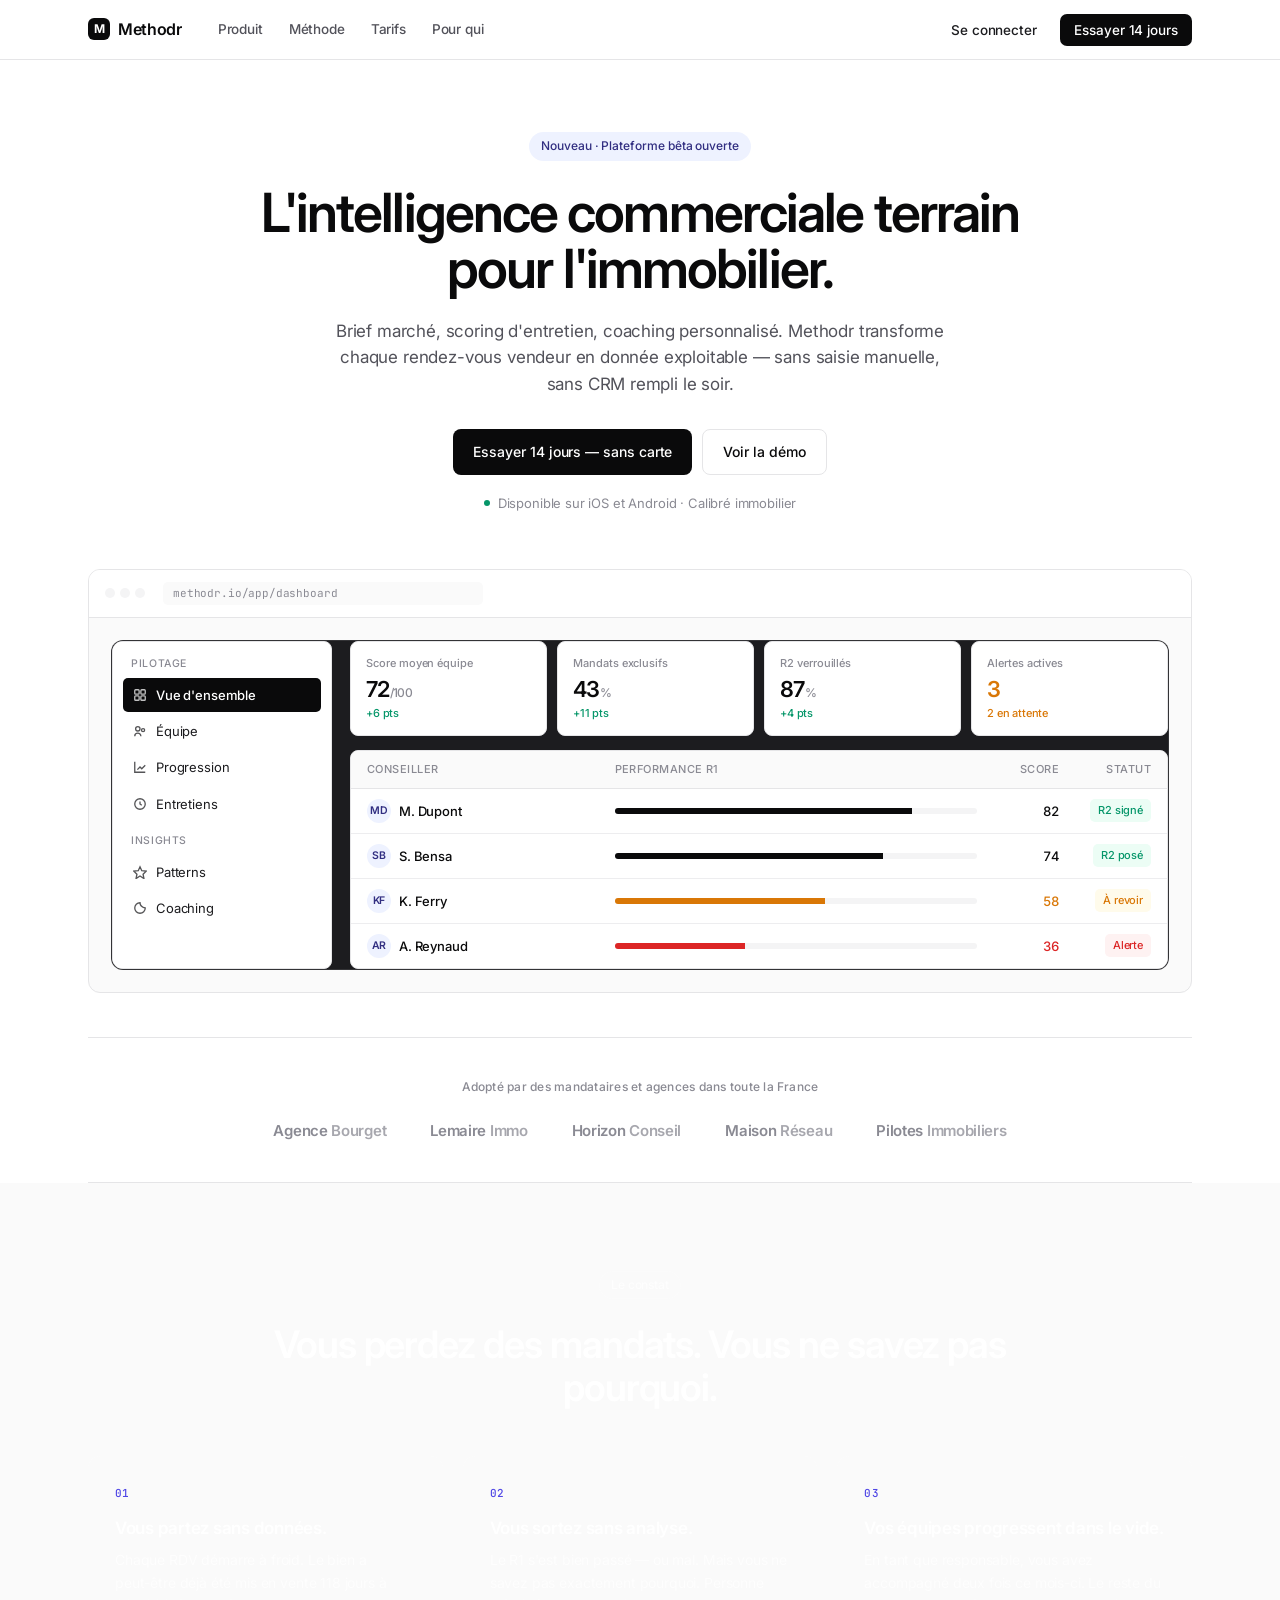
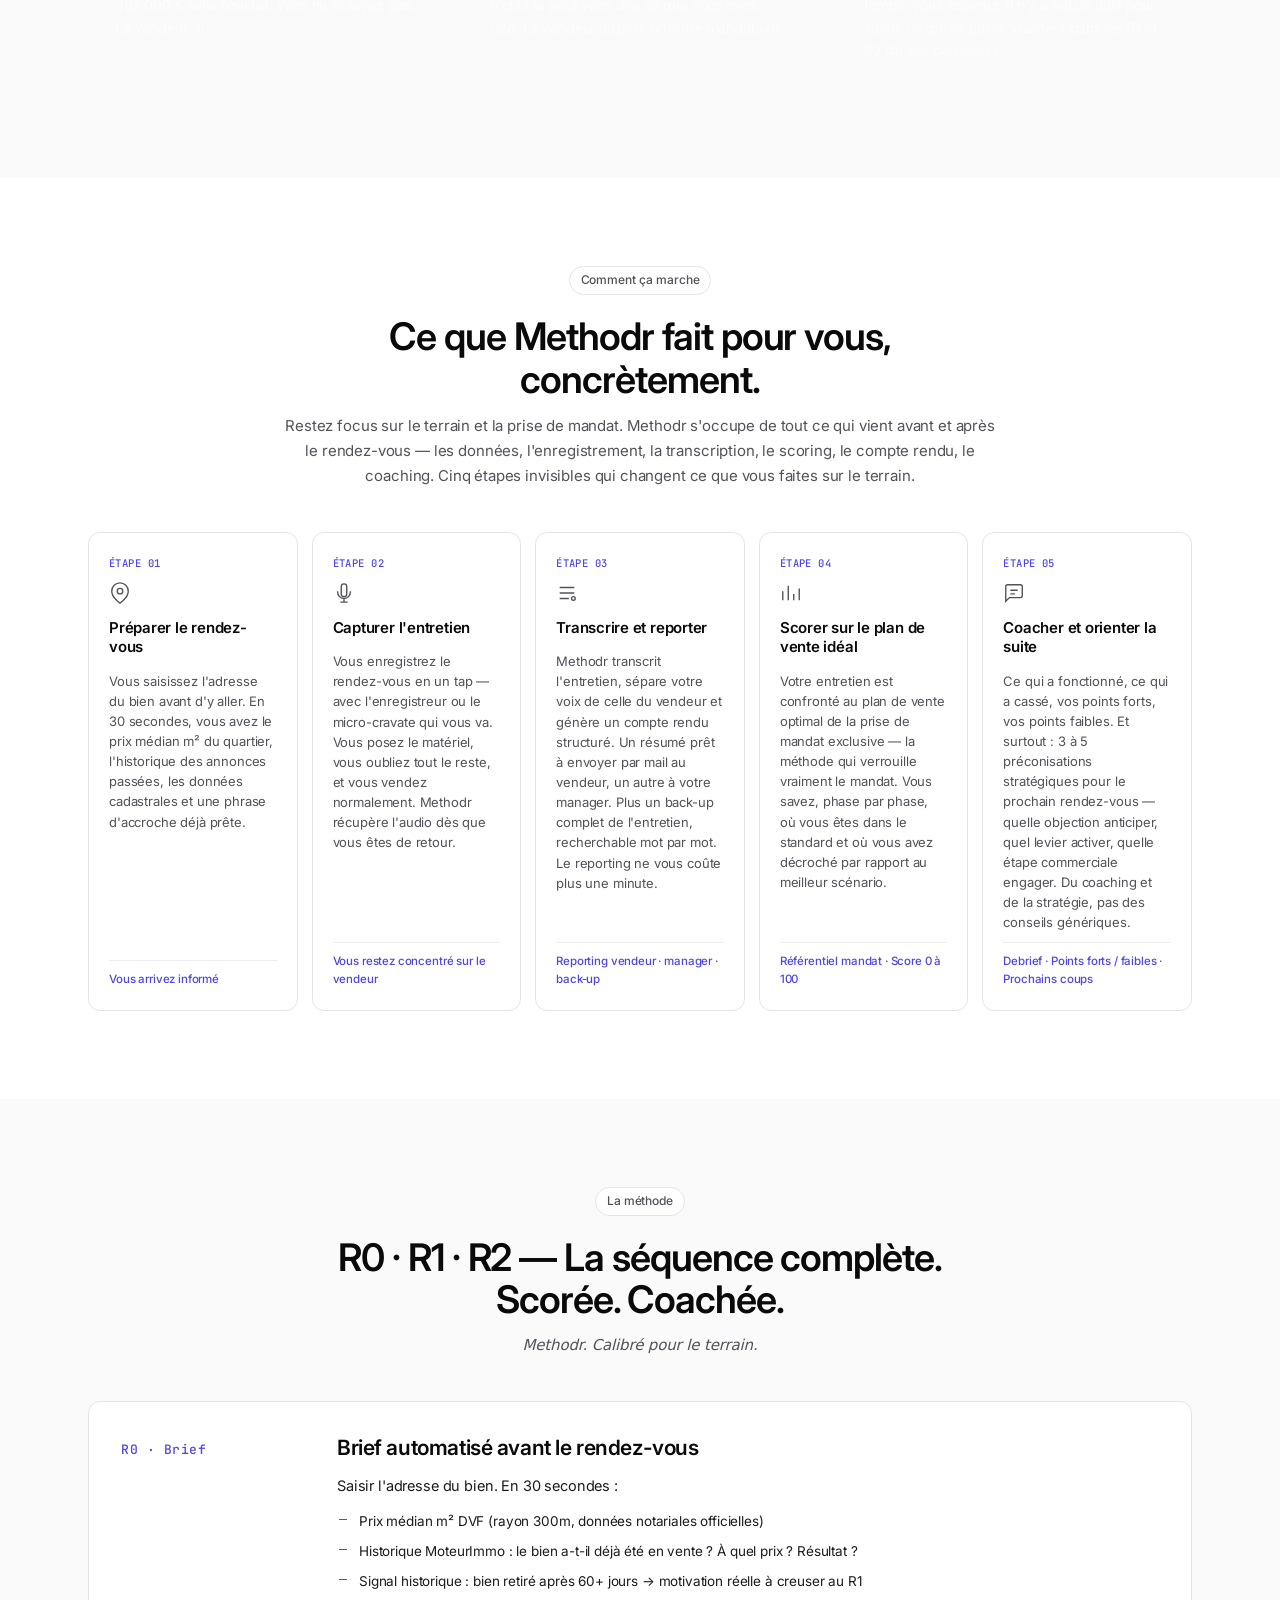
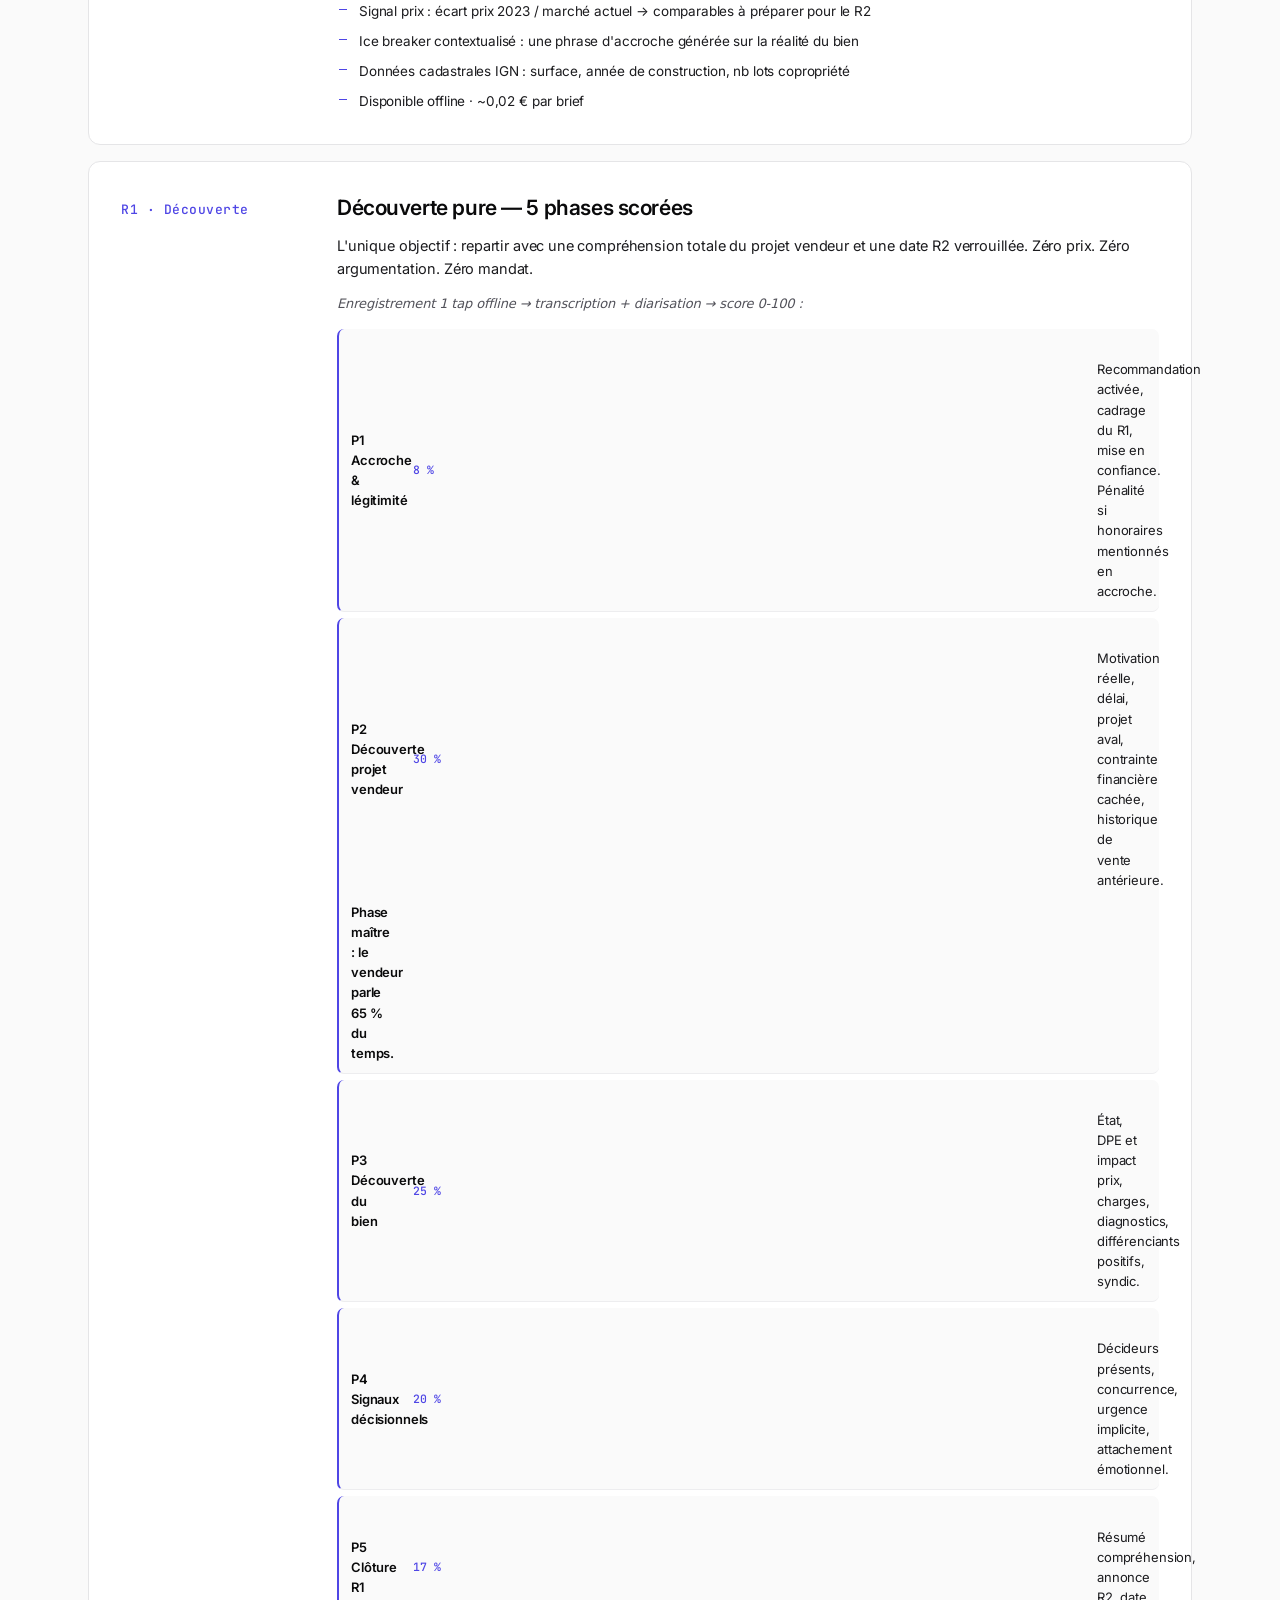
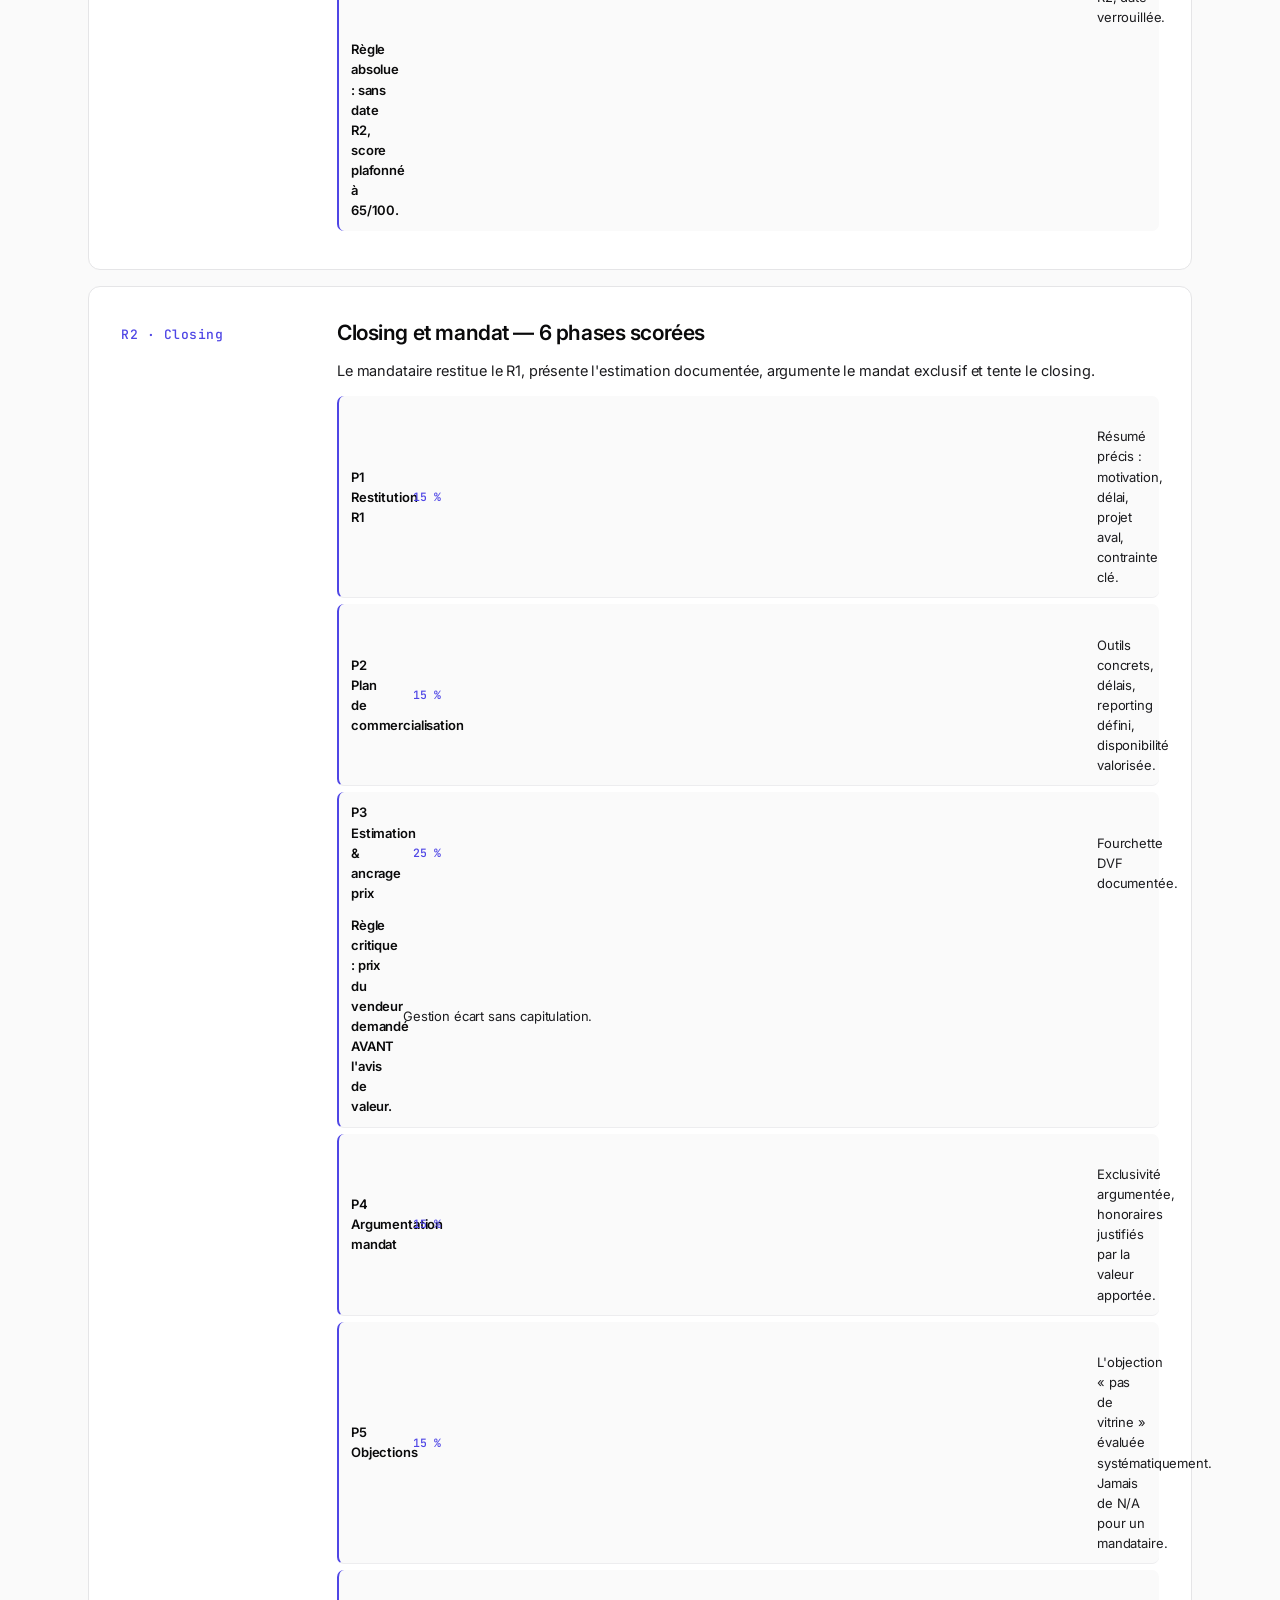
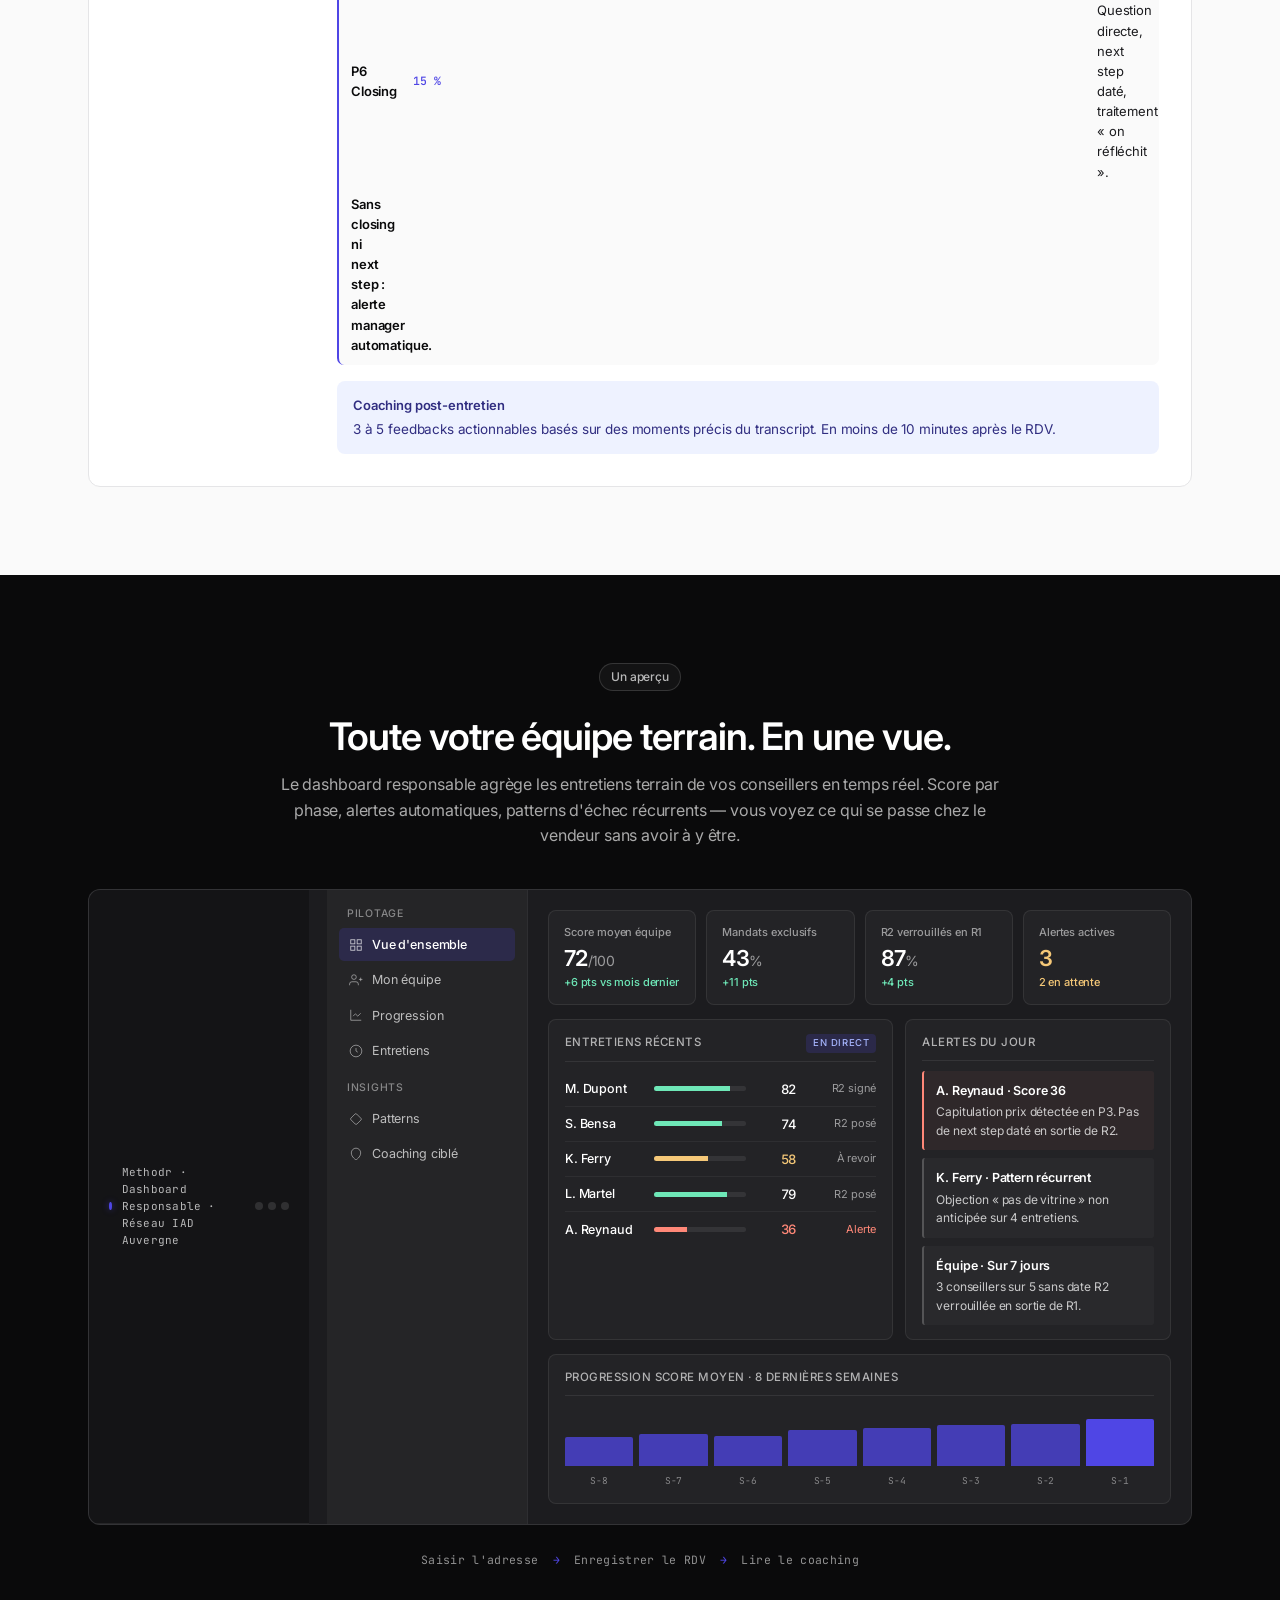
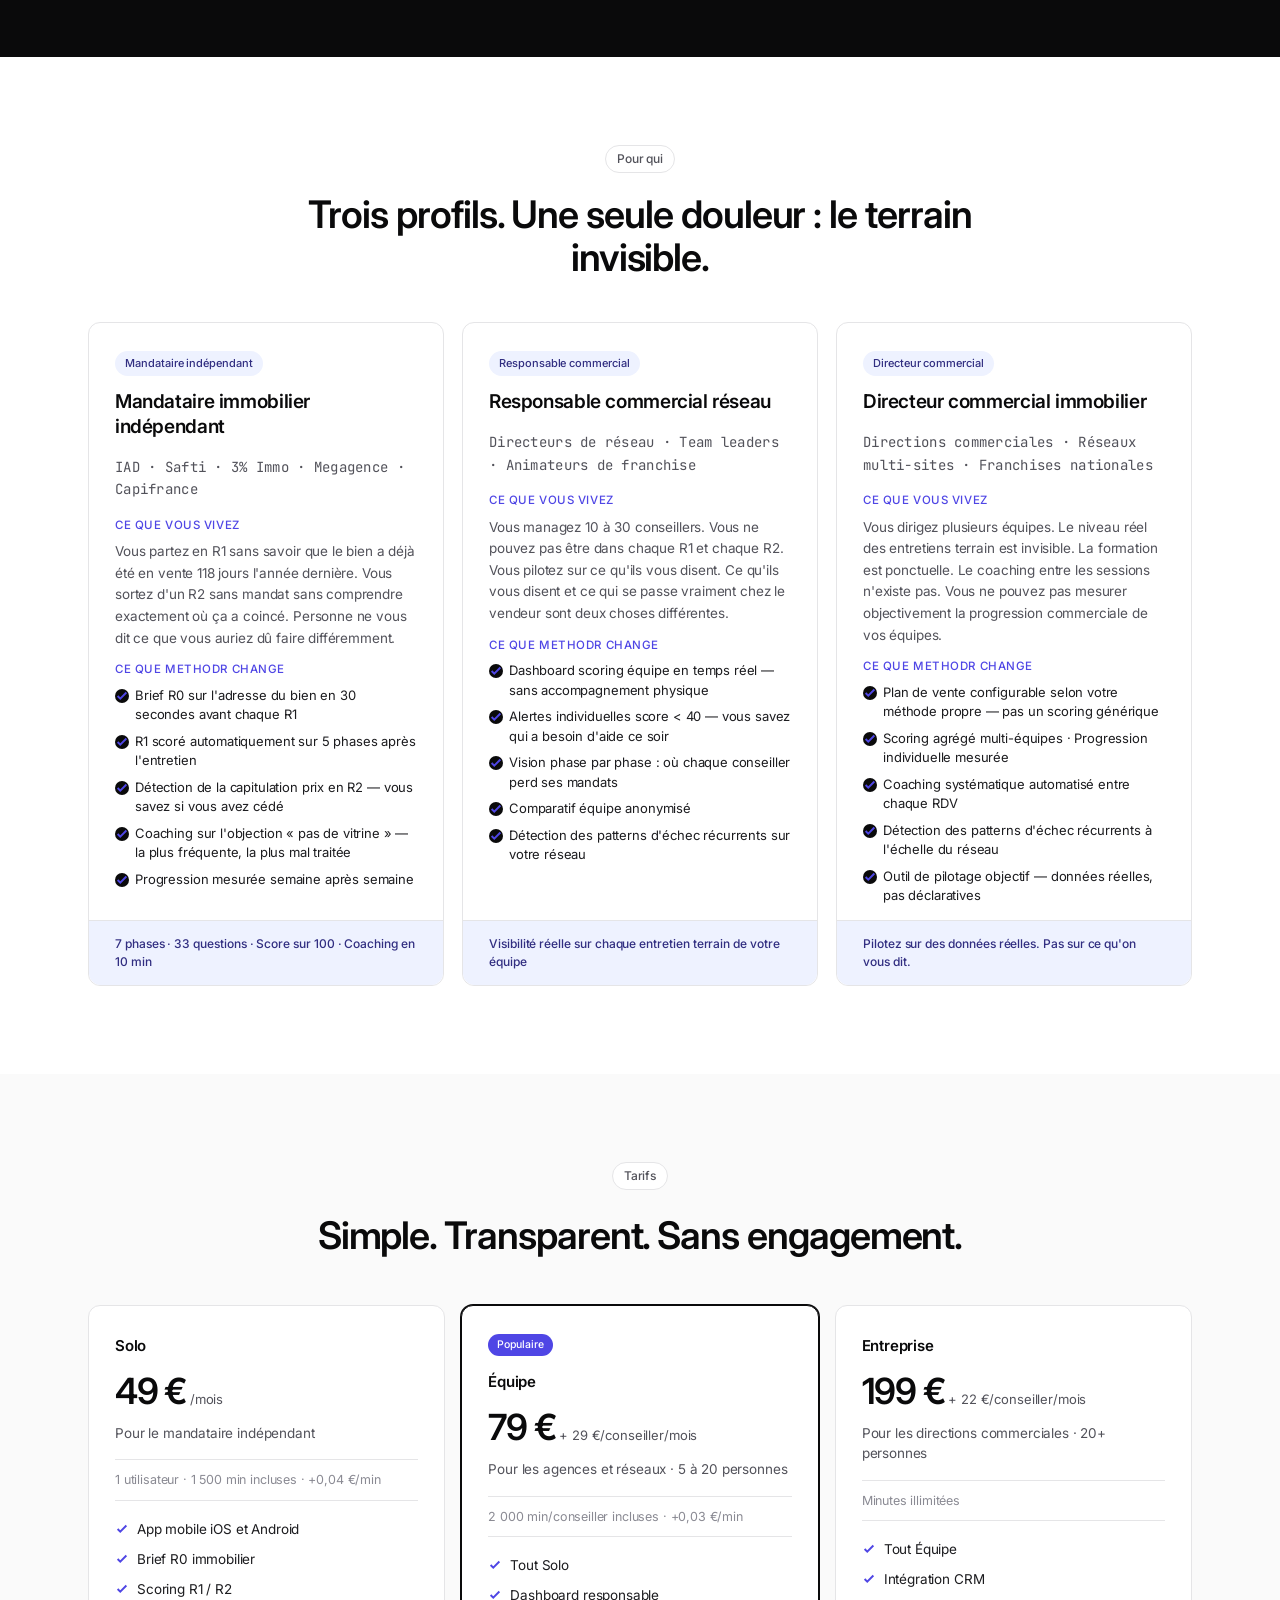
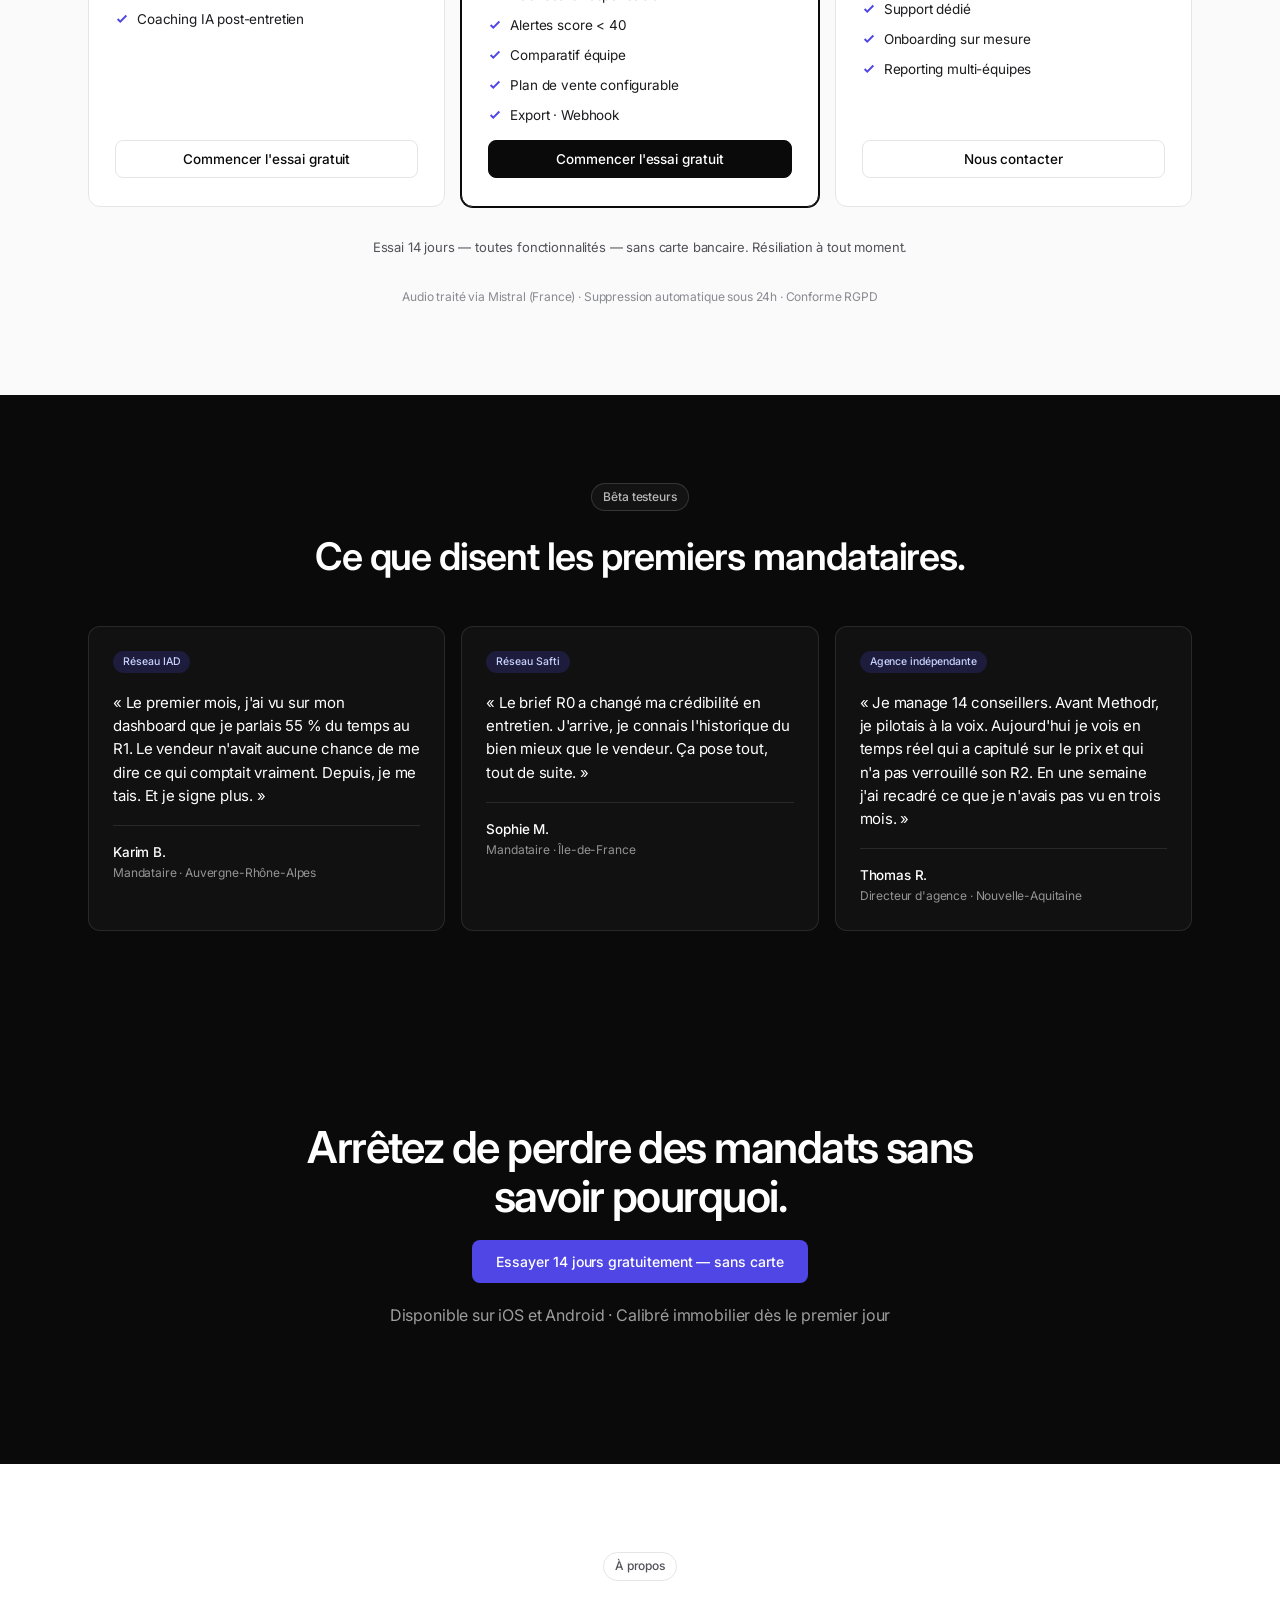
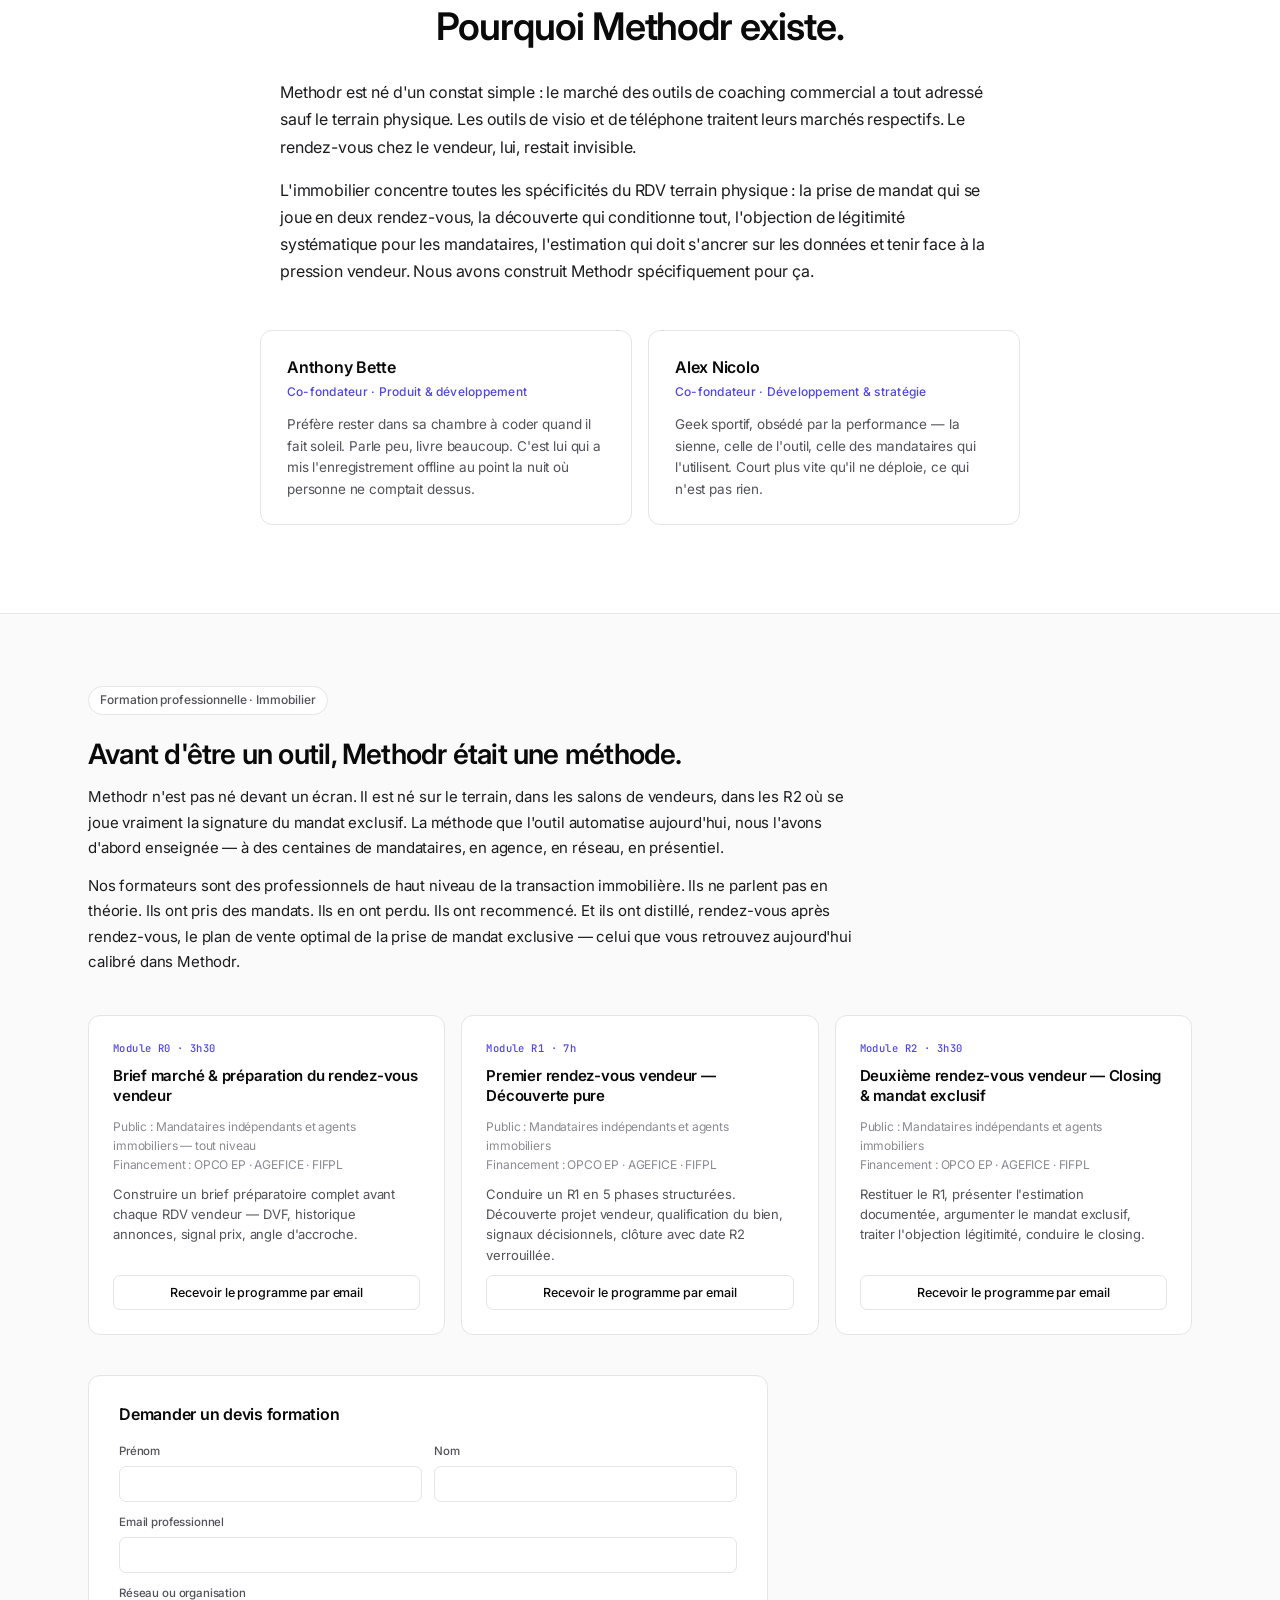
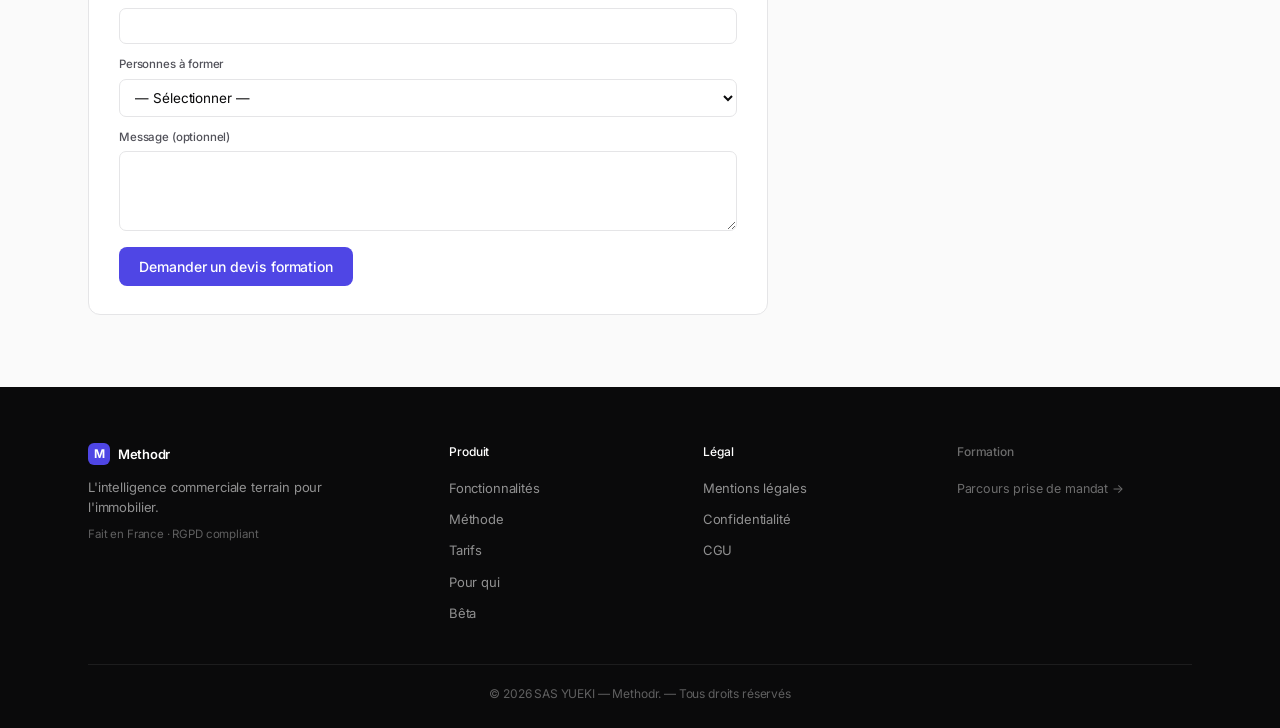
==== commit 88f468a6: "Restaurer l'ordre et le contenu v2 (5 etapes, sequence detaillee, dashboard dedie, cards Pour qui de" ====
--- a/index.html
+++ b/index.html
@@ -377,6 +377,150 @@
   .form-grid{grid-template-columns:1fr}
 }
 
+/* ——— HOWTO (5 étapes) ——— */
+.howto-head{max-width:720px;margin:0 auto 44px;text-align:center}
+.howto-head .eyebrow{margin-bottom:20px}
+.howto-head h2{margin-bottom:14px}
+.howto-head p{font-size:15px;color:var(--ink3);line-height:1.65}
+.howto{display:grid;grid-template-columns:repeat(5,1fr);gap:14px}
+.htstep{background:var(--white);border:1px solid var(--rule);border-radius:12px;padding:22px 20px;display:flex;flex-direction:column;gap:10px}
+.htstep-num{font-family:var(--mono);font-size:10.5px;color:var(--accent);font-weight:500;letter-spacing:.04em;text-transform:uppercase}
+.htstep-ico{width:22px;height:22px;color:var(--ink3);margin-bottom:4px}
+.htstep h3{font-size:15px;line-height:1.3;margin-bottom:4px;letter-spacing:-.015em}
+.htstep p{font-size:13px;color:var(--ink3);line-height:1.55;flex:1}
+.htstep-note{font-size:11.5px;color:var(--accent);font-weight:500;padding-top:10px;border-top:1px solid var(--rule2);line-height:1.5}
+@media(max-width:1024px){.howto{grid-template-columns:repeat(2,1fr)}}
+@media(max-width:560px){.howto{grid-template-columns:1fr}}
+
+/* ——— SEQUENCE R0/R1/R2 DÉTAILLÉE ——— */
+.seq-head{max-width:720px;margin:0 auto 44px;text-align:center}
+.seq-head .eyebrow{margin-bottom:20px}
+.seq-head h2{margin-bottom:12px}
+.seq-head p{font-size:15px;color:var(--ink3);font-style:italic}
+.seq{display:flex;flex-direction:column;gap:16px}
+.seq-item{background:var(--white);border:1px solid var(--rule);border-radius:12px;padding:32px;display:grid;grid-template-columns:180px 1fr;gap:36px}
+.seq-num{font-family:var(--mono);font-size:13px;color:var(--accent);font-weight:500;letter-spacing:.04em;padding-top:6px}
+.seq-body h3{font-size:21px;font-weight:600;margin-bottom:12px;letter-spacing:-.02em}
+.seq-body .lead{font-size:14.5px;color:var(--ink2);margin-bottom:14px;line-height:1.6;max-width:none}
+.seq-body .lead-alt{font-size:13px;color:var(--ink3);margin-bottom:14px;font-style:italic}
+.seq-list{list-style:none;display:flex;flex-direction:column;gap:9px;margin:0}
+.seq-list li{padding-left:22px;position:relative;font-size:13.5px;color:var(--ink2);line-height:1.55}
+.seq-list li::before{content:"";position:absolute;left:2px;top:8px;width:8px;height:1px;background:var(--accent)}
+.seq-body .phase{
+  padding:10px 12px;background:var(--off);border-radius:7px;margin-bottom:6px;
+  font-size:13px;color:var(--ink2);line-height:1.55;border-left:2px solid var(--accent);
+}
+.seq-body .phase b{font-weight:600;color:var(--ink)}
+.seq-body .ph-tag{font-weight:600;color:var(--ink);font-size:13px}
+.seq-body .ph-pct{font-family:var(--mono);font-size:11.5px;color:var(--accent);font-weight:500;margin-left:10px}
+.coaching-box{
+  margin-top:16px;padding:14px 16px;background:var(--accent-soft);border-radius:8px;
+  font-size:13.5px;color:var(--accent-text);line-height:1.55;
+}
+.coaching-box b{display:block;font-weight:600;margin-bottom:4px;color:var(--accent-text);font-size:13px}
+@media(max-width:800px){
+  .seq-item{grid-template-columns:1fr;gap:16px;padding:24px}
+}
+
+/* ——— DEMO DASHBOARD (section dédiée) ——— */
+.demo-lead{font-size:16px;color:rgba(255,255,255,.7);max-width:720px;margin:0 auto 40px;text-align:center;line-height:1.6}
+.dash{background:var(--ink2);border:1px solid rgba(255,255,255,.1);border-radius:12px;overflow:hidden;margin-top:0}
+.dash .dash-head{display:flex;align-items:center;justify-content:space-between;padding:14px 20px;background:rgba(0,0,0,.3);border-bottom:1px solid rgba(255,255,255,.08)}
+.dash-head-left{display:flex;align-items:center;gap:10px;font-family:var(--mono);font-size:11px;color:rgba(255,255,255,.7);letter-spacing:.02em}
+.dash-head-left .dot{width:8px;height:8px;border-radius:50%;background:var(--accent);box-shadow:0 0 6px rgba(79,70,229,.6)}
+.dash-head-right{display:flex;gap:5px}
+.dash-head-right span{width:8px;height:8px;border-radius:50%;background:rgba(255,255,255,.12)}
+.dash-body{display:grid;grid-template-columns:200px 1fr;gap:1px;background:rgba(255,255,255,.08)}
+.dash-body .dash-side{background:rgba(0,0,0,.2);border:none;border-radius:0;padding:16px 12px;display:flex;flex-direction:column;gap:2px}
+.dash-body .dash-side-label{font-size:10.5px;color:rgba(255,255,255,.45);text-transform:uppercase;letter-spacing:.07em;padding:0 8px;margin:10px 0 4px;font-weight:500}
+.dash-body .dash-side-label:first-child{margin-top:0}
+.dash-body .dash-side-item{padding:7px 10px;border-radius:5px;font-size:12.5px;color:rgba(255,255,255,.7);display:flex;align-items:center;gap:9px;cursor:default}
+.dash-body .dash-side-item.active{background:rgba(79,70,229,.18);color:var(--white);font-weight:500}
+.dash-body .dash-side-item .ico{width:14px;height:14px;opacity:.75;flex-shrink:0;color:currentColor}
+.dash-body .dash-main{background:var(--ink2);padding:20px;display:flex;flex-direction:column;gap:14px}
+.dash-top{display:grid;grid-template-columns:repeat(4,1fr);gap:10px}
+.dash-top .dash-kpi{background:rgba(255,255,255,.03);border:1px solid rgba(255,255,255,.08);border-radius:8px;padding:13px 15px}
+.dash-top .dash-kpi-label{font-size:11px;color:rgba(255,255,255,.55);font-weight:500;margin-bottom:6px;letter-spacing:-.005em}
+.dash-top .dash-kpi-val{font-size:22px;font-weight:600;color:var(--white);letter-spacing:-.03em;line-height:1}
+.dash-top .dash-kpi-delta{font-size:11px;color:#6ee7b7;font-weight:500;margin-top:5px}
+.dash-top .dash-kpi-delta.down{color:#f5c878}
+.dash-cols{display:grid;grid-template-columns:1.3fr 1fr;gap:12px}
+.dash-card{background:rgba(255,255,255,.03);border:1px solid rgba(255,255,255,.08);border-radius:8px;padding:14px 16px}
+.dash-card-title{display:flex;justify-content:space-between;align-items:center;font-size:11.5px;color:rgba(255,255,255,.65);font-weight:500;text-transform:uppercase;letter-spacing:.04em;margin-bottom:10px;padding-bottom:8px;border-bottom:1px solid rgba(255,255,255,.08)}
+.dash-card-title .live{font-size:9.5px;padding:2px 7px;border-radius:4px;background:rgba(79,70,229,.18);color:#a5b4fc;letter-spacing:.06em}
+.dash-card .dash-row{display:grid;grid-template-columns:1.2fr 1.4fr 40px 70px;gap:10px;align-items:center;padding:7px 0;font-size:12.5px;color:rgba(255,255,255,.85);border-bottom:1px solid rgba(255,255,255,.05)}
+.dash-card .dash-row:last-child{border-bottom:none}
+.dash-card .dash-row .name{color:var(--white);font-weight:500}
+.dash-card .dash-row .phase-bar{height:5px;background:rgba(255,255,255,.08);border-radius:3px;overflow:hidden}
+.dash-card .dash-row .phase-bar span{display:block;height:100%;background:#6ee7b7}
+.dash-card .dash-row .phase-bar span.warn{background:#f5c878}
+.dash-card .dash-row .phase-bar span.alert{background:#ff8878}
+.dash-card .dash-row .score{font-variant-numeric:tabular-nums;font-weight:500;color:var(--white);text-align:right;font-size:13px}
+.dash-card .dash-row .score.warn{color:#f5c878}
+.dash-card .dash-row .score.alert{color:#ff8878}
+.dash-card .dash-row .status{font-size:11px;color:rgba(255,255,255,.55);text-align:right}
+.dash-alert{padding:10px 12px;background:rgba(255,255,255,.03);border-left:2px solid rgba(255,255,255,.2);border-radius:3px;margin-bottom:8px;font-size:12px;color:rgba(255,255,255,.75);line-height:1.55}
+.dash-alert:last-child{margin-bottom:0}
+.dash-alert.alert{border-left-color:#ff8878;background:rgba(255,136,120,.06)}
+.dash-alert b{display:block;color:var(--white);font-weight:600;font-size:12.5px;margin-bottom:3px}
+.dash-mini-bars{display:flex;gap:6px;align-items:flex-end;height:60px;margin:4px 0 8px}
+.dash-mini-bars i{flex:1;background:var(--accent);border-radius:2px 2px 0 0;opacity:.75}
+.dash-mini-bars i:last-child{opacity:1}
+.dash-mini-legend{display:grid;grid-template-columns:repeat(8,1fr);gap:6px;text-align:center;font-family:var(--mono);font-size:9.5px;color:rgba(255,255,255,.45)}
+.dash-caption{display:flex;justify-content:center;align-items:center;gap:14px;margin-top:26px;font-family:var(--mono);font-size:11.5px;color:rgba(255,255,255,.55);letter-spacing:.03em;flex-wrap:wrap}
+.dash-caption .arrow{color:var(--accent)}
+@media(max-width:900px){
+  .dash-body{grid-template-columns:1fr}
+  .dash-body .dash-side{flex-direction:row;overflow-x:auto;padding:10px}
+  .dash-body .dash-side-label{display:none}
+  .dash-body .dash-side-item{white-space:nowrap}
+  .dash-top{grid-template-columns:repeat(2,1fr)}
+  .dash-cols{grid-template-columns:1fr}
+  .dash-card .dash-row{grid-template-columns:1fr 1.2fr 40px;gap:8px}
+  .dash-card .dash-row .status{display:none}
+}
+
+/* ——— POUR QUI (cards détaillées v2) ——— */
+.qui-head{max-width:720px;margin:0 auto 44px;text-align:center}
+.qui-head .eyebrow{margin-bottom:20px}
+.cards-3{display:grid;grid-template-columns:repeat(3,1fr);gap:18px}
+.cards-3 .who-card{display:flex;flex-direction:column;gap:14px;padding:28px 26px;background:var(--white);border:1px solid var(--rule);border-radius:12px;transition:border-color .15s}
+.cards-3 .who-card:hover{border-color:var(--ink4)}
+.who-tag{display:inline-flex;align-items:center;padding:4px 10px;border-radius:999px;font-size:11px;font-weight:500;letter-spacing:-.005em;background:var(--accent-soft);color:var(--accent-text);align-self:flex-start}
+.cards-3 .who-card h3{font-size:19px;line-height:1.3;margin-bottom:2px;letter-spacing:-.02em}
+.who-meta{font-size:12.5px;color:var(--ink4);font-family:var(--mono);letter-spacing:.02em;margin-bottom:6px}
+.who-block{display:flex;flex-direction:column;gap:8px}
+.who-block h4{font-size:11.5px;color:var(--accent);font-weight:500;text-transform:uppercase;letter-spacing:.05em;margin-bottom:2px}
+.who-block p{font-size:13.5px;color:var(--ink3);line-height:1.6}
+.who-block .who-list{list-style:none;display:flex;flex-direction:column;gap:7px}
+.who-block .who-list li{font-size:13px;color:var(--ink2);line-height:1.5;padding-left:20px;position:relative}
+.who-block .who-list li::before{
+  content:"";position:absolute;left:0;top:3px;width:14px;height:14px;
+  background-image:url("data:image/svg+xml;utf8,<svg xmlns='http://www.w3.org/2000/svg' viewBox='0 0 16 16' fill='none' stroke='%234f46e5' stroke-width='2.2'><path d='M3 8l3 3 7-7'/></svg>");
+  background-size:14px;background-repeat:no-repeat;
+}
+.who-kpi{
+  margin-top:auto;padding-top:16px;border-top:1px solid var(--rule);
+  font-size:12px;color:var(--accent-text);background:var(--accent-soft);
+  margin-left:-26px;margin-right:-26px;margin-bottom:-28px;
+  padding:14px 26px;border-top:1px solid var(--rule);
+  border-bottom-left-radius:12px;border-bottom-right-radius:12px;
+  font-weight:500;letter-spacing:-.005em;line-height:1.5;
+}
+@media(max-width:900px){.cards-3{grid-template-columns:1fr}}
+
+/* ——— PASTILLES TÉMOIGNAGES ——— */
+.pastille{
+  display:inline-flex;align-items:center;padding:3px 10px;border-radius:999px;
+  font-size:10.5px;font-weight:500;letter-spacing:-.005em;
+  background:rgba(79,70,229,.2);color:#c7d2fe;align-self:flex-start;
+}
+.quote cite{font-family:var(--sans);font-style:normal;display:flex;flex-direction:column;gap:1px;padding-top:16px;border-top:1px solid rgba(255,255,255,.1);font-size:12px;color:rgba(255,255,255,.55)}
+.quote cite b{font-size:13.5px;color:var(--white);font-weight:500;font-style:normal}
+
+/* ——— FINAL v2 ——— */
+.final-meta{font-size:13px;color:rgba(255,255,255,.55);margin-top:20px}
+
 /* ——— MODAL ——— */
 .modal{display:none;position:fixed;inset:0;background:rgba(10,10,11,.72);z-index:200;align-items:flex-start;justify-content:center;padding:48px 20px;overflow-y:auto;backdrop-filter:blur(6px);-webkit-backdrop-filter:blur(6px)}
 .modal.open{display:flex}
@@ -463,8 +607,8 @@
     <div class="nav-left">
       <a href="#" class="logo"><span class="logo-mark">M</span>Methodr</a>
       <nav class="nav-links" id="navLinks" aria-label="Navigation principale">
-        <a href="#produit">Produit</a>
-        <a href="#methode">Méthode</a>
+        <a href="#fonctionnement">Produit</a>
+        <a href="#produit">Méthode</a>
         <a href="#tarifs">Tarifs</a>
         <a href="#cas">Pour qui</a>
       </nav>
@@ -488,7 +632,7 @@
     <p class="lead center" style="margin-bottom:32px">Brief marché, scoring d'entretien, coaching personnalisé. Methodr transforme chaque rendez-vous vendeur en donnée exploitable — sans saisie manuelle, sans CRM rempli le soir.</p>
     <div class="hero-ctas">
       <button class="btn btn-primary" data-open-modal>Essayer 14 jours — sans carte</button>
-      <a href="#produit" class="btn btn-secondary">Voir la démo</a>
+      <a href="#demo" class="btn btn-secondary">Voir la démo</a>
     </div>
     <div class="hero-note">Disponible sur iOS et Android · Calibré immobilier</div>
   </div>
@@ -604,232 +748,373 @@
   </div>
 </div>
 
-<section class="problem">
+<!-- S2 PROBLÈME -->
+<section class="dark problem">
   <div class="wrap">
     <div class="wrap-narrow">
-      <span class="eyebrow">Le constat</span>
+      <span class="eyebrow dark">Le constat</span>
       <h2 class="center">Vous perdez des mandats. Vous ne savez pas pourquoi.</h2>
     </div>
     <div class="pgrid">
-      <div class="pcard reveal">
+      <div class="pcard reveal" style="background:rgba(255,255,255,.03);border-color:rgba(255,255,255,.1)">
         <div class="num">01</div>
-        <h3>Vous partez sans données</h3>
-        <p>Chaque rendez-vous démarre à froid. Le bien a peut-être déjà été mis en vente 118 jours à 385 000 € sans résultat. Vous ne le savez pas. Le vendeur, si.</p>
-      </div>
-      <div class="pcard reveal">
+        <h3 style="color:var(--white)">Vous partez sans données.</h3>
+        <p style="color:rgba(255,255,255,.7)">Chaque RDV démarre à froid. Le bien a peut-être déjà été mis en vente 118 jours à 385 000 € sans résultat. Vous ne le savez pas. Le vendeur, si.</p>
+      </div>
+      <div class="pcard reveal" style="background:rgba(255,255,255,.03);border-color:rgba(255,255,255,.1)">
         <div class="num">02</div>
-        <h3>Vous sortez sans analyse</h3>
-        <p>Le R1 s'est bien passé — ou mal. Mais vous ne savez pas exactement pourquoi. Personne n'était là pour vous dire ce que vous avez raté. Le vendeur appelle un autre mandataire.</p>
-      </div>
-      <div class="pcard reveal">
+        <h3 style="color:var(--white)">Vous sortez sans analyse.</h3>
+        <p style="color:rgba(255,255,255,.7)">Le R1 s'est bien passé — ou mal. Mais vous ne savez pas exactement pourquoi. Personne n'était là pour vous dire ce que vous avez raté. Le vendeur appelle un autre mandataire.</p>
+      </div>
+      <div class="pcard reveal" style="background:rgba(255,255,255,.03);border-color:rgba(255,255,255,.1)">
         <div class="num">03</div>
-        <h3>Vos équipes progressent dans le vide</h3>
-        <p>Vous avez accompagné deux fois ce mois-ci. Le reste du temps, vous espérez. Il n'y a aucun outil pour savoir ce qui se passe vraiment dans les R1 et R2 de vos conseillers.</p>
+        <h3 style="color:var(--white)">Vos équipes progressent dans le vide.</h3>
+        <p style="color:rgba(255,255,255,.7)">En tant que responsable, vous avez accompagné deux fois ce mois-ci. Le reste du temps, vous espérez. Il n'y a aucun outil pour savoir ce qui se passe vraiment dans les R1 et R2 de vos conseillers.</p>
       </div>
     </div>
   </div>
 </section>
 
-<section id="produit">
+<!-- S3 HOWTO — 5 étapes -->
+<section id="fonctionnement">
   <div class="wrap">
-    <div class="wrap-narrow" style="margin-bottom:12px">
-      <span class="eyebrow">Produit</span>
-      <h2 class="center">Ce que fait Methodr, concrètement.</h2>
-      <p class="lead center">Cinq étapes invisibles qui changent ce que vous faites sur le terrain.</p>
-    </div>
-
-    <div class="feature-row">
-      <div class="feature-text">
-        <div class="feature-tag">R0 · Brief marché</div>
-        <h2>Arrivez sur place mieux informé que le vendeur.</h2>
-        <p>Saisissez l'adresse du bien. En 30 secondes, Methodr agrège les données DVF officielles, l'historique des annonces passées, les données cadastrales et génère une phrase d'accroche sur-mesure.</p>
-        <ul class="flist">
-          <li>Prix médian au m² dans un rayon de 300 mètres</li>
-          <li>Historique complet des mises en vente antérieures</li>
-          <li>Signal prix et signal historique automatiques</li>
-          <li>Disponible offline · 0,02 € par brief</li>
-        </ul>
-      </div>
-      <div class="feature-visual reveal">
-        <div class="fvisual">
-          <div class="fcard">
-            <div class="fcard-head">
-              <span class="fvlabel">Brief R0</span>
-              <span class="fvtag accent">30 sec.</span>
+    <div class="howto-head">
+      <span class="eyebrow">Comment ça marche</span>
+      <h2>Ce que Methodr fait pour vous, concrètement.</h2>
+      <p>Restez focus sur le terrain et la prise de mandat. Methodr s'occupe de tout ce qui vient avant et après le rendez-vous — les données, l'enregistrement, la transcription, le scoring, le compte rendu, le coaching. Cinq étapes invisibles qui changent ce que vous faites sur le terrain.</p>
+    </div>
+
+    <div class="howto">
+
+      <div class="htstep reveal">
+        <div class="htstep-num">Étape 01</div>
+        <svg class="htstep-ico" viewBox="0 0 24 24" fill="none" stroke="currentColor" stroke-width="1.5"><path d="M21 10c0 7-9 13-9 13s-9-6-9-13a9 9 0 0 1 18 0z"/><circle cx="12" cy="10" r="3"/></svg>
+        <h3>Préparer le rendez-vous</h3>
+        <p>Vous saisissez l'adresse du bien avant d'y aller. En 30 secondes, vous avez le prix médian m² du quartier, l'historique des annonces passées, les données cadastrales et une phrase d'accroche déjà prête.</p>
+        <div class="htstep-note">Vous arrivez informé</div>
+      </div>
+
+      <div class="htstep reveal">
+        <div class="htstep-num">Étape 02</div>
+        <svg class="htstep-ico" viewBox="0 0 24 24" fill="none" stroke="currentColor" stroke-width="1.5"><rect x="9" y="2" width="6" height="14" rx="3"/><path d="M5 10v1a7 7 0 0 0 14 0v-1M12 18v4M8 22h8"/></svg>
+        <h3>Capturer l'entretien</h3>
+        <p>Vous enregistrez le rendez-vous en un tap — avec l'enregistreur ou le micro-cravate qui vous va. Vous posez le matériel, vous oubliez tout le reste, et vous vendez normalement. Methodr récupère l'audio dès que vous êtes de retour.</p>
+        <div class="htstep-note">Vous restez concentré sur le vendeur</div>
+      </div>
+
+      <div class="htstep reveal">
+        <div class="htstep-num">Étape 03</div>
+        <svg class="htstep-ico" viewBox="0 0 24 24" fill="none" stroke="currentColor" stroke-width="1.5"><path d="M4 6h16M4 12h16M4 18h10"/><circle cx="19" cy="18" r="2"/></svg>
+        <h3>Transcrire et reporter</h3>
+        <p>Methodr transcrit l'entretien, sépare votre voix de celle du vendeur et génère un compte rendu structuré. Un résumé prêt à envoyer par mail au vendeur, un autre à votre manager. Plus un back-up complet de l'entretien, recherchable mot par mot. Le reporting ne vous coûte plus une minute.</p>
+        <div class="htstep-note">Reporting vendeur · manager · back-up</div>
+      </div>
+
+      <div class="htstep reveal">
+        <div class="htstep-num">Étape 04</div>
+        <svg class="htstep-ico" viewBox="0 0 24 24" fill="none" stroke="currentColor" stroke-width="1.5"><path d="M3 20V10M9 20V4M15 20v-7M21 20V7"/></svg>
+        <h3>Scorer sur le plan de vente idéal</h3>
+        <p>Votre entretien est confronté au plan de vente optimal de la prise de mandat exclusive — la méthode qui verrouille vraiment le mandat. Vous savez, phase par phase, où vous êtes dans le standard et où vous avez décroché par rapport au meilleur scénario.</p>
+        <div class="htstep-note">Référentiel mandat · Score 0 à 100</div>
+      </div>
+
+      <div class="htstep reveal">
+        <div class="htstep-num">Étape 05</div>
+        <svg class="htstep-ico" viewBox="0 0 24 24" fill="none" stroke="currentColor" stroke-width="1.5"><path d="M21 15a2 2 0 0 1-2 2H7l-4 4V5a2 2 0 0 1 2-2h14a2 2 0 0 1 2 2z"/><path d="M8 9h8M8 13h5"/></svg>
+        <h3>Coacher et orienter la suite</h3>
+        <p>Ce qui a fonctionné, ce qui a cassé, vos points forts, vos points faibles. Et surtout : 3 à 5 préconisations stratégiques pour le prochain rendez-vous — quelle objection anticiper, quel levier activer, quelle étape commerciale engager. Du coaching et de la stratégie, pas des conseils génériques.</p>
+        <div class="htstep-note">Debrief · Points forts / faibles · Prochains coups</div>
+      </div>
+
+    </div>
+  </div>
+</section>
+
+<!-- S4 SÉQUENCE R0 · R1 · R2 -->
+<section class="off" id="produit">
+  <div class="wrap">
+    <div class="seq-head">
+      <span class="eyebrow">La méthode</span>
+      <h2>R0 · R1 · R2 — La séquence complète. Scorée. Coachée.</h2>
+      <p>Methodr. Calibré pour le terrain.</p>
+    </div>
+
+    <div class="seq">
+      <div class="seq-item reveal">
+        <div class="seq-num">R0 · Brief</div>
+        <div class="seq-body">
+          <h3>Brief automatisé avant le rendez-vous</h3>
+          <p class="lead">Saisir l'adresse du bien. En 30 secondes :</p>
+          <ul class="seq-list">
+            <li>Prix médian m² DVF (rayon 300m, données notariales officielles)</li>
+            <li>Historique MoteurImmo : le bien a-t-il déjà été en vente ? À quel prix ? Résultat ?</li>
+            <li>Signal historique : bien retiré après 60+ jours → motivation réelle à creuser au R1</li>
+            <li>Signal prix : écart prix 2023 / marché actuel → comparables à préparer pour le R2</li>
+            <li>Ice breaker contextualisé : une phrase d'accroche générée sur la réalité du bien</li>
+            <li>Données cadastrales IGN : surface, année de construction, nb lots copropriété</li>
+            <li>Disponible offline · ~0,02 € par brief</li>
+          </ul>
+        </div>
+      </div>
+
+      <div class="seq-item reveal">
+        <div class="seq-num">R1 · Découverte</div>
+        <div class="seq-body">
+          <h3>Découverte pure — 5 phases scorées</h3>
+          <p class="lead">L'unique objectif : repartir avec une compréhension totale du projet vendeur et une date R2 verrouillée. Zéro prix. Zéro argumentation. Zéro mandat.</p>
+          <p class="lead-alt">Enregistrement 1 tap offline → transcription + diarisation → score 0-100 :</p>
+          <div>
+            <div class="phase"><span class="ph-tag">P1 Accroche &amp; légitimité</span><span class="ph-pct">8 %</span><br>Recommandation activée, cadrage du R1, mise en confiance. Pénalité si honoraires mentionnés en accroche.</div>
+            <div class="phase"><span class="ph-tag">P2 Découverte projet vendeur</span><span class="ph-pct">30 %</span><br>Motivation réelle, délai, projet aval, contrainte financière cachée, historique de vente antérieure. <b>Phase maître : le vendeur parle 65 % du temps.</b></div>
+            <div class="phase"><span class="ph-tag">P3 Découverte du bien</span><span class="ph-pct">25 %</span><br>État, DPE et impact prix, charges, diagnostics, différenciants positifs, syndic.</div>
+            <div class="phase"><span class="ph-tag">P4 Signaux décisionnels</span><span class="ph-pct">20 %</span><br>Décideurs présents, concurrence, urgence implicite, attachement émotionnel.</div>
+            <div class="phase"><span class="ph-tag">P5 Clôture R1</span><span class="ph-pct">17 %</span><br>Résumé compréhension, annonce R2, date verrouillée. <b>Règle absolue : sans date R2, score plafonné à 65/100.</b></div>
+          </div>
+        </div>
+      </div>
+
+      <div class="seq-item reveal">
+        <div class="seq-num">R2 · Closing</div>
+        <div class="seq-body">
+          <h3>Closing et mandat — 6 phases scorées</h3>
+          <p class="lead">Le mandataire restitue le R1, présente l'estimation documentée, argumente le mandat exclusif et tente le closing.</p>
+          <div>
+            <div class="phase"><span class="ph-tag">P1 Restitution R1</span><span class="ph-pct">15 %</span><br>Résumé précis : motivation, délai, projet aval, contrainte clé.</div>
+            <div class="phase"><span class="ph-tag">P2 Plan de commercialisation</span><span class="ph-pct">15 %</span><br>Outils concrets, délais, reporting défini, disponibilité valorisée.</div>
+            <div class="phase"><span class="ph-tag">P3 Estimation &amp; ancrage prix</span><span class="ph-pct">25 %</span><br>Fourchette DVF documentée. <b>Règle critique : prix du vendeur demandé AVANT l'avis de valeur.</b> Gestion écart sans capitulation.</div>
+            <div class="phase"><span class="ph-tag">P4 Argumentation mandat</span><span class="ph-pct">15 %</span><br>Exclusivité argumentée, honoraires justifiés par la valeur apportée.</div>
+            <div class="phase"><span class="ph-tag">P5 Objections</span><span class="ph-pct">15 %</span><br>L'objection « pas de vitrine » évaluée systématiquement. Jamais de N/A pour un mandataire.</div>
+            <div class="phase"><span class="ph-tag">P6 Closing</span><span class="ph-pct">15 %</span><br>Question directe, next step daté, traitement « on réfléchit ». <b>Sans closing ni next step : alerte manager automatique.</b></div>
+          </div>
+          <div class="coaching-box">
+            <b>Coaching post-entretien</b>
+            3 à 5 feedbacks actionnables basés sur des moments précis du transcript. En moins de 10 minutes après le RDV.
+          </div>
+        </div>
+      </div>
+    </div>
+  </div>
+</section>
+
+<!-- S5 DASHBOARD -->
+<section class="dark demo" id="demo">
+  <div class="wrap">
+    <div class="wrap-narrow">
+      <span class="eyebrow dark">Un aperçu</span>
+      <h2 class="center">Toute votre équipe terrain. En une vue.</h2>
+    </div>
+    <p class="demo-lead">Le dashboard responsable agrège les entretiens terrain de vos conseillers en temps réel. Score par phase, alertes automatiques, patterns d'échec récurrents — vous voyez ce qui se passe chez le vendeur sans avoir à y être.</p>
+
+    <div class="dash" role="img" aria-label="Aperçu du dashboard responsable Methodr">
+      <div class="dash-head">
+        <div class="dash-head-left">
+          <span class="dot"></span>
+          <span>Methodr · Dashboard Responsable · Réseau IAD Auvergne</span>
+        </div>
+        <div class="dash-head-right"><span></span><span></span><span></span></div>
+      </div>
+
+      <div class="dash-body">
+        <aside class="dash-side">
+          <div class="dash-side-label">Pilotage</div>
+          <div class="dash-side-item active"><svg class="ico" viewBox="0 0 24 24" fill="none" stroke="currentColor" stroke-width="1.5"><rect x="3" y="3" width="7" height="7"/><rect x="14" y="3" width="7" height="7"/><rect x="3" y="14" width="7" height="7"/><rect x="14" y="14" width="7" height="7"/></svg>Vue d'ensemble</div>
+          <div class="dash-side-item"><svg class="ico" viewBox="0 0 24 24" fill="none" stroke="currentColor" stroke-width="1.5"><path d="M16 21v-2a4 4 0 0 0-4-4H5a4 4 0 0 0-4 4v2"/><circle cx="8.5" cy="7" r="4"/><path d="M20 8v6M23 11h-6"/></svg>Mon équipe</div>
+          <div class="dash-side-item"><svg class="ico" viewBox="0 0 24 24" fill="none" stroke="currentColor" stroke-width="1.5"><path d="M3 3v18h18"/><path d="M7 14l4-4 4 4 5-5"/></svg>Progression</div>
+          <div class="dash-side-item"><svg class="ico" viewBox="0 0 24 24" fill="none" stroke="currentColor" stroke-width="1.5"><circle cx="12" cy="12" r="10"/><path d="M12 7v5l3 2"/></svg>Entretiens</div>
+          <div class="dash-side-label">Insights</div>
+          <div class="dash-side-item"><svg class="ico" viewBox="0 0 24 24" fill="none" stroke="currentColor" stroke-width="1.5"><path d="M10.3 3.5l-7 7a2 2 0 0 0 0 2.8l7.4 7.4a2 2 0 0 0 2.8 0l7-7a2 2 0 0 0 0-2.8l-7.4-7.4a2 2 0 0 0-2.8 0z"/><path d="M7 7h.01"/></svg>Patterns</div>
+          <div class="dash-side-item"><svg class="ico" viewBox="0 0 24 24" fill="none" stroke="currentColor" stroke-width="1.5"><path d="M12 22s-8-4.5-8-11.8A8 8 0 0 1 12 2a8 8 0 0 1 8 8.2C20 17.5 12 22 12 22z"/></svg>Coaching ciblé</div>
+        </aside>
+
+        <div class="dash-main">
+
+          <div class="dash-top">
+            <div class="dash-kpi">
+              <div class="dash-kpi-label">Score moyen équipe</div>
+              <div class="dash-kpi-val">72<span style="font-size:14px;color:rgba(255,255,255,.55);font-weight:400">/100</span></div>
+              <div class="dash-kpi-delta">+6 pts vs mois dernier</div>
             </div>
-            <div class="fvaddr">12 rue des Tilleuls, Lyon 6ᵉ</div>
-            <div class="fkv"><span class="k">Prix médian m²</span><span class="v">6 420 €</span></div>
-            <div class="fkv"><span class="k">Surface parcelle</span><span class="v">412 m²</span></div>
-            <div class="fkv"><span class="k">Année construction</span><span class="v">1978</span></div>
-            <div class="fkv"><span class="k">Historique annonces</span><span class="v">385 k€ · 118 j</span></div>
-          </div>
-          <div class="fsignal">
-            <svg width="16" height="16" viewBox="0 0 16 16" fill="none" stroke="currentColor" stroke-width="1.8" style="flex-shrink:0;margin-top:1px"><path d="M8 1.5l7 13H1z"/><path d="M8 6v4M8 12v.5"/></svg>
-            <div>
-              <strong>Signal historique</strong>
-              Bien retiré après 118 jours en 2024. Motivation réelle à creuser pendant le R1.
+            <div class="dash-kpi">
+              <div class="dash-kpi-label">Mandats exclusifs</div>
+              <div class="dash-kpi-val">43<span style="font-size:14px;color:rgba(255,255,255,.55);font-weight:400">%</span></div>
+              <div class="dash-kpi-delta">+11 pts</div>
+            </div>
+            <div class="dash-kpi">
+              <div class="dash-kpi-label">R2 verrouillés en R1</div>
+              <div class="dash-kpi-val">87<span style="font-size:14px;color:rgba(255,255,255,.55);font-weight:400">%</span></div>
+              <div class="dash-kpi-delta">+4 pts</div>
+            </div>
+            <div class="dash-kpi">
+              <div class="dash-kpi-label">Alertes actives</div>
+              <div class="dash-kpi-val" style="color:#f5c878">3</div>
+              <div class="dash-kpi-delta down">2 en attente</div>
             </div>
           </div>
-        </div>
-      </div>
-    </div>
-
-    <div class="feature-row reverse">
-      <div class="feature-text">
-        <div class="feature-tag">R1 · Découverte scorée</div>
-        <h2>Enregistrez, transcrivez, scorez — sans saisie manuelle.</h2>
-        <p>L'entretien est enregistré en un tap, transcrit automatiquement, et scoré phase par phase sur le plan de vente optimal de la prise de mandat exclusive. Vous savez exactement où vous êtes bon et où vous avez décroché.</p>
-        <ul class="flist">
-          <li>Transcription et diarisation automatiques</li>
-          <li>5 phases scorées · phase maître à 30 %</li>
-          <li>Détection automatique des règles critiques</li>
-          <li>Score 0 à 100 disponible en moins de 10 minutes</li>
-        </ul>
-      </div>
-      <div class="feature-visual reveal">
-        <div class="fvisual">
-          <div class="fcard" style="margin-bottom:14px">
-            <div class="fcard-head" style="margin-bottom:8px">
-              <span class="fvlabel">Score R1 · 12/04/2026</span>
-              <span class="fvtag ok">Finalisé</span>
-            </div>
-            <div style="display:flex;align-items:baseline;gap:8px">
-              <span style="font-size:36px;font-weight:600;color:var(--ink);line-height:1;letter-spacing:-.03em">74</span>
-              <span style="font-size:14px;color:var(--ink4);font-weight:500">/ 100</span>
-            </div>
-          </div>
-          <div class="phases">
-            <div class="phase"><span class="phase-code">P1</span><span class="phase-name">Accroche &amp; légitimité</span><span class="phase-pct">82 %</span></div>
-            <div class="phase"><span class="phase-code">P2</span><span class="phase-name">Découverte projet vendeur</span><span class="phase-pct">71 %</span></div>
-            <div class="phase"><span class="phase-code">P3</span><span class="phase-name">Découverte du bien</span><span class="phase-pct">88 %</span></div>
-            <div class="phase"><span class="phase-code">P4</span><span class="phase-name">Signaux décisionnels</span><span class="phase-pct">62 %</span></div>
-            <div class="phase"><span class="phase-code">P5</span><span class="phase-name">Clôture R1</span><span class="phase-pct">74 %</span></div>
-          </div>
-        </div>
-      </div>
-    </div>
-
-    <div class="feature-row">
-      <div class="feature-text">
-        <div class="feature-tag">Coaching · Stratégie</div>
-        <h2>Un debrief personnalisé, pas des conseils génériques.</h2>
-        <p>Methodr identifie ce qui a fonctionné, ce qui a cassé, les règles critiques manquées — et génère 3 à 5 préconisations stratégiques actionnables pour votre prochain rendez-vous.</p>
-        <ul class="flist">
-          <li>Feedbacks ancrés sur des moments précis du transcript</li>
-          <li>Préconisations stratégiques pour le R2</li>
-          <li>Détection automatique des patterns récurrents</li>
-          <li>Alertes manager sur les règles critiques manquées</li>
-        </ul>
-      </div>
-      <div class="feature-visual reveal">
-        <div class="fvisual" style="padding:18px">
-          <div class="coach">
-            <div class="coach-item">
-              <span class="coach-bullet">1</span>
+
+          <div class="dash-cols">
+            <div class="dash-card">
+              <div class="dash-card-title">
+                <span>Entretiens récents</span>
+                <span class="live">En direct</span>
+              </div>
               <div>
-                <strong>P3 · Ancrage prix manquant</strong>
-                <p>Le prix vendeur n'a pas été demandé avant votre avis de valeur. Règle critique.</p>
+                <div class="dash-row">
+                  <div class="name">M. Dupont</div>
+                  <div class="phase-bar"><span style="width:82%"></span></div>
+                  <div class="score">82</div>
+                  <div class="status">R2 signé</div>
+                </div>
+                <div class="dash-row">
+                  <div class="name">S. Bensa</div>
+                  <div class="phase-bar"><span style="width:74%"></span></div>
+                  <div class="score">74</div>
+                  <div class="status">R2 posé</div>
+                </div>
+                <div class="dash-row">
+                  <div class="name">K. Ferry</div>
+                  <div class="phase-bar"><span class="warn" style="width:58%"></span></div>
+                  <div class="score warn">58</div>
+                  <div class="status">À revoir</div>
+                </div>
+                <div class="dash-row">
+                  <div class="name">L. Martel</div>
+                  <div class="phase-bar"><span style="width:79%"></span></div>
+                  <div class="score">79</div>
+                  <div class="status">R2 posé</div>
+                </div>
+                <div class="dash-row">
+                  <div class="name">A. Reynaud</div>
+                  <div class="phase-bar"><span class="alert" style="width:36%"></span></div>
+                  <div class="score alert">36</div>
+                  <div class="status" style="color:#ff8878">Alerte</div>
+                </div>
               </div>
             </div>
-            <div class="coach-item">
-              <span class="coach-bullet">2</span>
-              <div>
-                <strong>P5 · Objection non anticipée</strong>
-                <p>« Pas de vitrine » évoquée à 24:15, à traiter dès la phase plan de commercialisation.</p>
+
+            <div class="dash-card">
+              <div class="dash-card-title"><span>Alertes du jour</span></div>
+              <div class="dash-alert alert">
+                <b>A. Reynaud · Score 36</b>
+                Capitulation prix détectée en P3. Pas de next step daté en sortie de R2.
               </div>
-            </div>
-            <div class="coach-item">
-              <span class="coach-bullet">3</span>
-              <div>
-                <strong>P6 · Next step absent</strong>
-                <p>Aucune date concrète n'a été posée. Alerte manager générée automatiquement.</p>
+              <div class="dash-alert">
+                <b>K. Ferry · Pattern récurrent</b>
+                Objection « pas de vitrine » non anticipée sur 4 entretiens.
+              </div>
+              <div class="dash-alert">
+                <b>Équipe · Sur 7 jours</b>
+                3 conseillers sur 5 sans date R2 verrouillée en sortie de R1.
               </div>
             </div>
           </div>
-        </div>
-      </div>
+
+          <div class="dash-card">
+            <div class="dash-card-title"><span>Progression score moyen · 8 dernières semaines</span></div>
+            <div class="dash-mini-bars">
+              <i style="height:48%"></i><i style="height:54%"></i><i style="height:51%"></i>
+              <i style="height:60%"></i><i style="height:63%"></i><i style="height:68%"></i>
+              <i style="height:70%"></i><i style="height:78%"></i>
+            </div>
+            <div class="dash-mini-legend">
+              <span>S-8</span><span>S-7</span><span>S-6</span><span>S-5</span>
+              <span>S-4</span><span>S-3</span><span>S-2</span><span>S-1</span>
+            </div>
+          </div>
+
+        </div>
+      </div>
+    </div>
+
+    <div class="dash-caption">
+      <span>Saisir l'adresse</span>
+      <span class="arrow">→</span>
+      <span>Enregistrer le RDV</span>
+      <span class="arrow">→</span>
+      <span>Lire le coaching</span>
     </div>
   </div>
 </section>
 
-<section id="methode" class="off">
+<!-- S6 POUR QUI -->
+<section id="cas">
   <div class="wrap">
-    <div class="wrap-narrow">
-      <span class="eyebrow">La méthode</span>
-      <h2 class="center">R0 · R1 · R2 — La séquence complète. Scorée. Coachée.</h2>
-      <p class="lead center">Methodr. Calibré pour le terrain immobilier. Prise de mandat vendeur, mandataire indépendant, R1 découverte pure, R2 closing et mandat exclusif.</p>
-    </div>
-
-    <div class="pgrid" style="margin-top:48px">
-      <div class="pcard reveal">
-        <div class="num">R0 · Brief</div>
-        <h3>Brief automatisé avant le rendez-vous</h3>
-        <p style="margin-bottom:12px">Prix médian m² DVF, historique MoteurImmo, signal prix et signal historique IA, ice breaker contextualisé, données cadastrales IGN. Disponible offline.</p>
-      </div>
-      <div class="pcard reveal">
-        <div class="num">R1 · Découverte</div>
-        <h3>Découverte pure — 5 phases scorées</h3>
-        <p style="margin-bottom:12px">Accroche &amp; légitimité (8 %), découverte projet vendeur (30 %, phase maître), découverte du bien (25 %), signaux décisionnels (20 %), clôture R1 (17 %). Sans date R2, score plafonné à 65.</p>
-      </div>
-      <div class="pcard reveal">
-        <div class="num">R2 · Closing</div>
-        <h3>Closing et mandat — 6 phases scorées</h3>
-        <p style="margin-bottom:12px">Restitution R1, plan de commercialisation, estimation &amp; ancrage prix (règle critique : prix vendeur avant avis de valeur), argumentation mandat, objections, closing avec next step daté.</p>
-      </div>
+    <div class="qui-head">
+      <span class="eyebrow">Pour qui</span>
+      <h2 class="center">Trois profils. Une seule douleur : le terrain invisible.</h2>
+    </div>
+    <div class="cards-3">
+      <article class="who-card reveal">
+        <span class="who-tag">Mandataire indépendant</span>
+        <h3>Mandataire immobilier indépendant</h3>
+        <p class="who-meta">IAD · Safti · 3% Immo · Megagence · Capifrance</p>
+        <div class="who-block">
+          <h4>Ce que vous vivez</h4>
+          <p>Vous partez en R1 sans savoir que le bien a déjà été en vente 118 jours l'année dernière. Vous sortez d'un R2 sans mandat sans comprendre exactement où ça a coincé. Personne ne vous dit ce que vous auriez dû faire différemment.</p>
+        </div>
+        <div class="who-block">
+          <h4>Ce que Methodr change</h4>
+          <ul class="who-list">
+            <li>Brief R0 sur l'adresse du bien en 30 secondes avant chaque R1</li>
+            <li>R1 scoré automatiquement sur 5 phases après l'entretien</li>
+            <li>Détection de la capitulation prix en R2 — vous savez si vous avez cédé</li>
+            <li>Coaching sur l'objection « pas de vitrine » — la plus fréquente, la plus mal traitée</li>
+            <li>Progression mesurée semaine après semaine</li>
+          </ul>
+        </div>
+        <div class="who-kpi">7 phases · 33 questions · Score sur 100 · Coaching en 10 min</div>
+      </article>
+
+      <article class="who-card reveal">
+        <span class="who-tag">Responsable commercial</span>
+        <h3>Responsable commercial réseau</h3>
+        <p class="who-meta">Directeurs de réseau · Team leaders · Animateurs de franchise</p>
+        <div class="who-block">
+          <h4>Ce que vous vivez</h4>
+          <p>Vous managez 10 à 30 conseillers. Vous ne pouvez pas être dans chaque R1 et chaque R2. Vous pilotez sur ce qu'ils vous disent. Ce qu'ils vous disent et ce qui se passe vraiment chez le vendeur sont deux choses différentes.</p>
+        </div>
+        <div class="who-block">
+          <h4>Ce que Methodr change</h4>
+          <ul class="who-list">
+            <li>Dashboard scoring équipe en temps réel — sans accompagnement physique</li>
+            <li>Alertes individuelles score &lt; 40 — vous savez qui a besoin d'aide ce soir</li>
+            <li>Vision phase par phase : où chaque conseiller perd ses mandats</li>
+            <li>Comparatif équipe anonymisé</li>
+            <li>Détection des patterns d'échec récurrents sur votre réseau</li>
+          </ul>
+        </div>
+        <div class="who-kpi">Visibilité réelle sur chaque entretien terrain de votre équipe</div>
+      </article>
+
+      <article class="who-card reveal">
+        <span class="who-tag">Directeur commercial</span>
+        <h3>Directeur commercial immobilier</h3>
+        <p class="who-meta">Directions commerciales · Réseaux multi-sites · Franchises nationales</p>
+        <div class="who-block">
+          <h4>Ce que vous vivez</h4>
+          <p>Vous dirigez plusieurs équipes. Le niveau réel des entretiens terrain est invisible. La formation est ponctuelle. Le coaching entre les sessions n'existe pas. Vous ne pouvez pas mesurer objectivement la progression commerciale de vos équipes.</p>
+        </div>
+        <div class="who-block">
+          <h4>Ce que Methodr change</h4>
+          <ul class="who-list">
+            <li>Plan de vente configurable selon votre méthode propre — pas un scoring générique</li>
+            <li>Scoring agrégé multi-équipes · Progression individuelle mesurée</li>
+            <li>Coaching systématique automatisé entre chaque RDV</li>
+            <li>Détection des patterns d'échec récurrents à l'échelle du réseau</li>
+            <li>Outil de pilotage objectif — données réelles, pas déclaratives</li>
+          </ul>
+        </div>
+        <div class="who-kpi">Pilotez sur des données réelles. Pas sur ce qu'on vous dit.</div>
+      </article>
     </div>
   </div>
 </section>
 
-<section id="cas">
-  <div class="wrap">
-    <div class="wrap-narrow">
-      <span class="eyebrow">Pour qui</span>
-      <h2 class="center">Trois profils. Une seule douleur : le terrain invisible.</h2>
-    </div>
-    <div class="who">
-      <div class="who-card reveal">
-        <div class="who-role">Mandataire indépendant</div>
-        <h3>Signer plus de mandats exclusifs.</h3>
-        <p>Vous partez en R1 sans données sur le bien. Vous sortez d'un R2 sans comprendre où ça a coincé. Methodr rend visible ce qui vous manquait.</p>
-        <ul class="who-list">
-          <li>Brief R0 en 30 secondes avant chaque rendez-vous</li>
-          <li>R1 scoré automatiquement sur 5 phases</li>
-          <li>Coaching personnalisé post-entretien</li>
-          <li>Progression mesurée semaine après semaine</li>
-        </ul>
-      </div>
-      <div class="who-card reveal">
-        <div class="who-role">Responsable commercial</div>
-        <h3>Piloter votre équipe sur des données réelles.</h3>
-        <p>Vous managez 10 à 30 conseillers que vous ne pouvez pas accompagner en RDV. Methodr vous donne une vision temps réel de chaque entretien terrain.</p>
-        <ul class="who-list">
-          <li>Dashboard scoring équipe en temps réel</li>
-          <li>Alertes individuelles score &lt; 40</li>
-          <li>Vision phase par phase de chaque entretien</li>
-          <li>Détection des patterns d'échec récurrents</li>
-        </ul>
-      </div>
-      <div class="who-card reveal">
-        <div class="who-role">Directeur commercial</div>
-        <h3>Mesurer la progression commerciale réelle.</h3>
-        <p>Vous dirigez plusieurs équipes. Le niveau réel des entretiens est invisible. Methodr remplace le déclaratif par de la donnée objective.</p>
-        <ul class="who-list">
-          <li>Plan de vente configurable selon votre méthode</li>
-          <li>Scoring agrégé multi-équipes</li>
-          <li>Coaching systématique automatisé</li>
-          <li>Pilotage sur données objectives, pas déclaratives</li>
-        </ul>
-      </div>
-    </div>
-  </div>
-</section>
-
+<!-- S7 TARIFS -->
 <section id="tarifs" class="off">
   <div class="wrap">
     <div class="wrap-narrow">
       <span class="eyebrow">Tarifs</span>
       <h2 class="center">Simple. Transparent. Sans engagement.</h2>
-      <p class="lead center">Essai 14 jours — toutes fonctionnalités — sans carte bancaire.</p>
     </div>
     <div class="pricing">
       <div class="plan reveal">
@@ -843,14 +1128,14 @@
           <li>Scoring R1 / R2</li>
           <li>Coaching IA post-entretien</li>
         </ul>
-        <button class="btn-plan" data-open-modal>Commencer l'essai</button>
+        <button class="btn-plan" data-open-modal>Commencer l'essai gratuit</button>
       </div>
       <div class="plan featured reveal">
-        <span class="plan-badge">Recommandé</span>
+        <span class="plan-badge">Populaire</span>
         <div class="plan-name">Équipe</div>
-        <div class="plan-price">79 €<small> + 29 €/conseiller</small></div>
+        <div class="plan-price">79 €<small> + 29 €/conseiller/mois</small></div>
         <div class="plan-for">Pour les agences et réseaux · 5 à 20 personnes</div>
-        <div class="plan-meta">2 000 min/conseiller · +0,03 €/min</div>
+        <div class="plan-meta">2 000 min/conseiller incluses · +0,03 €/min</div>
         <ul class="plan-feats">
           <li>Tout Solo</li>
           <li>Dashboard responsable</li>
@@ -859,11 +1144,11 @@
           <li>Plan de vente configurable</li>
           <li>Export · Webhook</li>
         </ul>
-        <button class="btn-plan" data-open-modal>Commencer l'essai</button>
+        <button class="btn-plan" data-open-modal>Commencer l'essai gratuit</button>
       </div>
       <div class="plan reveal">
         <div class="plan-name">Entreprise</div>
-        <div class="plan-price">199 €<small> + 22 €/conseiller</small></div>
+        <div class="plan-price">199 €<small> + 22 €/conseiller/mois</small></div>
         <div class="plan-for">Pour les directions commerciales · 20+ personnes</div>
         <div class="plan-meta">Minutes illimitées</div>
         <ul class="plan-feats">
@@ -876,10 +1161,12 @@
         <button class="btn-plan" data-open-modal>Nous contacter</button>
       </div>
     </div>
+    <p class="pricing-note" style="text-align:center;color:var(--ink3);font-size:13px;margin-top:30px">Essai 14 jours — toutes fonctionnalités — sans carte bancaire. Résiliation à tout moment.</p>
     <p class="pricing-rgpd">Audio traité via Mistral (France) · Suppression automatique sous 24h · Conforme RGPD</p>
   </div>
 </section>
 
+<!-- S8 TÉMOIGNAGES -->
 <section class="dark">
   <div class="wrap">
     <div class="wrap-narrow">
@@ -888,38 +1175,34 @@
     </div>
     <div class="testi">
       <div class="quote reveal">
+        <span class="pastille">Réseau IAD</span>
         <blockquote>« Le premier mois, j'ai vu sur mon dashboard que je parlais 55 % du temps au R1. Le vendeur n'avait aucune chance de me dire ce qui comptait vraiment. Depuis, je me tais. Et je signe plus. »</blockquote>
-        <div class="author">
-          <div class="av">KB</div>
-          <div class="meta"><b>Karim B.</b><span>Mandataire · IAD · Auvergne-Rhône-Alpes</span></div>
-        </div>
+        <cite><b>Karim B.</b>Mandataire · Auvergne-Rhône-Alpes</cite>
       </div>
       <div class="quote reveal">
+        <span class="pastille">Réseau Safti</span>
         <blockquote>« Le brief R0 a changé ma crédibilité en entretien. J'arrive, je connais l'historique du bien mieux que le vendeur. Ça pose tout, tout de suite. »</blockquote>
-        <div class="author">
-          <div class="av">SM</div>
-          <div class="meta"><b>Sophie M.</b><span>Mandataire · Safti · Île-de-France</span></div>
-        </div>
+        <cite><b>Sophie M.</b>Mandataire · Île-de-France</cite>
       </div>
       <div class="quote reveal">
-        <blockquote>« Je manage 14 conseillers. Aujourd'hui je vois en temps réel qui a capitulé sur le prix et qui n'a pas verrouillé son R2. En une semaine j'ai recadré ce que je n'avais pas vu en trois mois. »</blockquote>
-        <div class="author">
-          <div class="av">TR</div>
-          <div class="meta"><b>Thomas R.</b><span>Directeur d'agence · Nouvelle-Aquitaine</span></div>
-        </div>
+        <span class="pastille">Agence indépendante</span>
+        <blockquote>« Je manage 14 conseillers. Avant Methodr, je pilotais à la voix. Aujourd'hui je vois en temps réel qui a capitulé sur le prix et qui n'a pas verrouillé son R2. En une semaine j'ai recadré ce que je n'avais pas vu en trois mois. »</blockquote>
+        <cite><b>Thomas R.</b>Directeur d'agence · Nouvelle-Aquitaine</cite>
       </div>
     </div>
   </div>
 </section>
 
+<!-- S9 CTA FINAL -->
 <section class="dark final">
   <div class="wrap">
     <h2>Arrêtez de perdre des mandats sans savoir pourquoi.</h2>
-    <p>Bêta ouverte aux mandataires, responsables et directions commerciales. 14 jours gratuits, sans carte.</p>
-    <button class="btn btn-primary accent btn-large" data-open-modal>Essayer Methodr gratuitement</button>
+    <button class="btn btn-primary accent btn-large" data-open-modal>Essayer 14 jours gratuitement — sans carte</button>
+    <p class="final-meta">Disponible sur iOS et Android · Calibré immobilier dès le premier jour</p>
   </div>
 </section>
 
+<!-- S10 À PROPOS -->
 <section id="equipe">
   <div class="wrap">
     <div class="wrap-narrow">
@@ -1138,8 +1421,8 @@
       <div class="footer-col">
         <h5>Produit</h5>
         <ul>
-          <li><a href="#produit">Fonctionnalités</a></li>
-          <li><a href="#methode">Méthode</a></li>
+          <li><a href="#fonctionnement">Fonctionnalités</a></li>
+          <li><a href="#produit">Méthode</a></li>
           <li><a href="#tarifs">Tarifs</a></li>
           <li><a href="#cas">Pour qui</a></li>
           <li><a href="#" data-open-modal>Bêta</a></li>
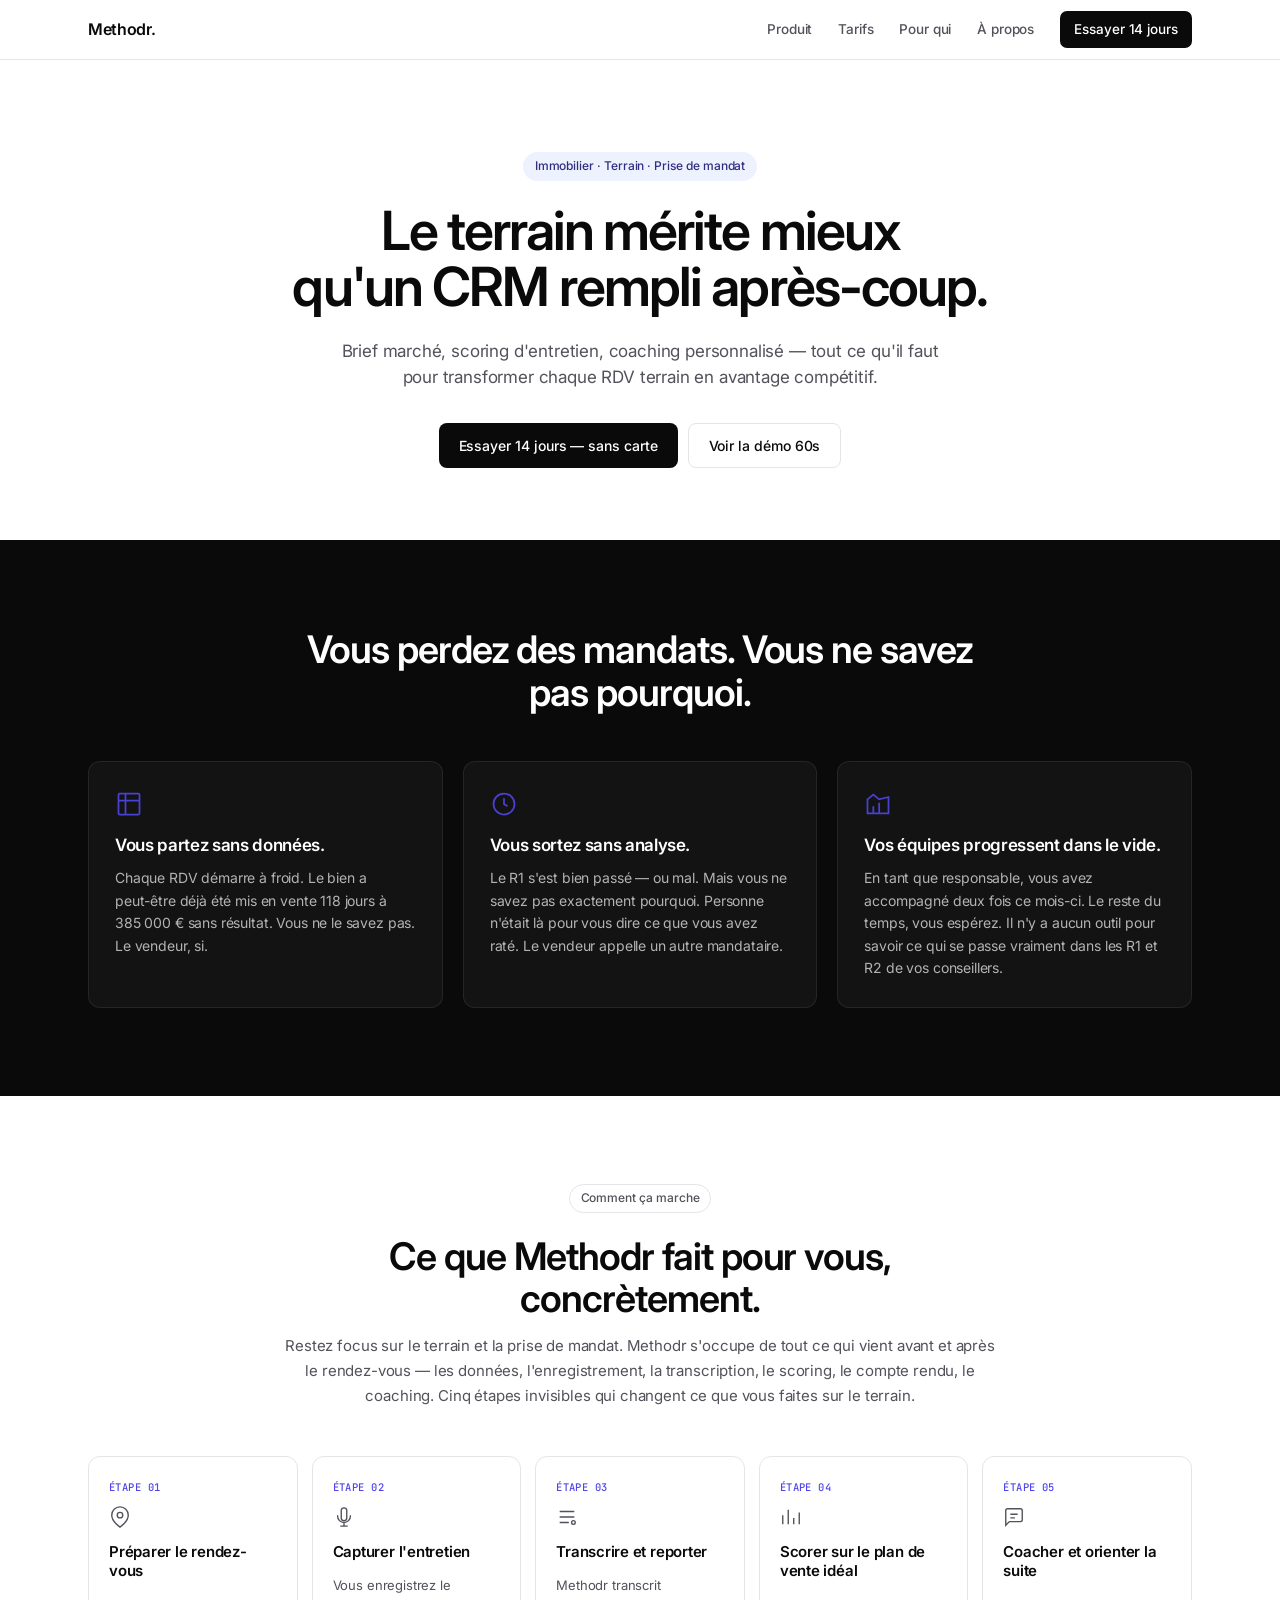
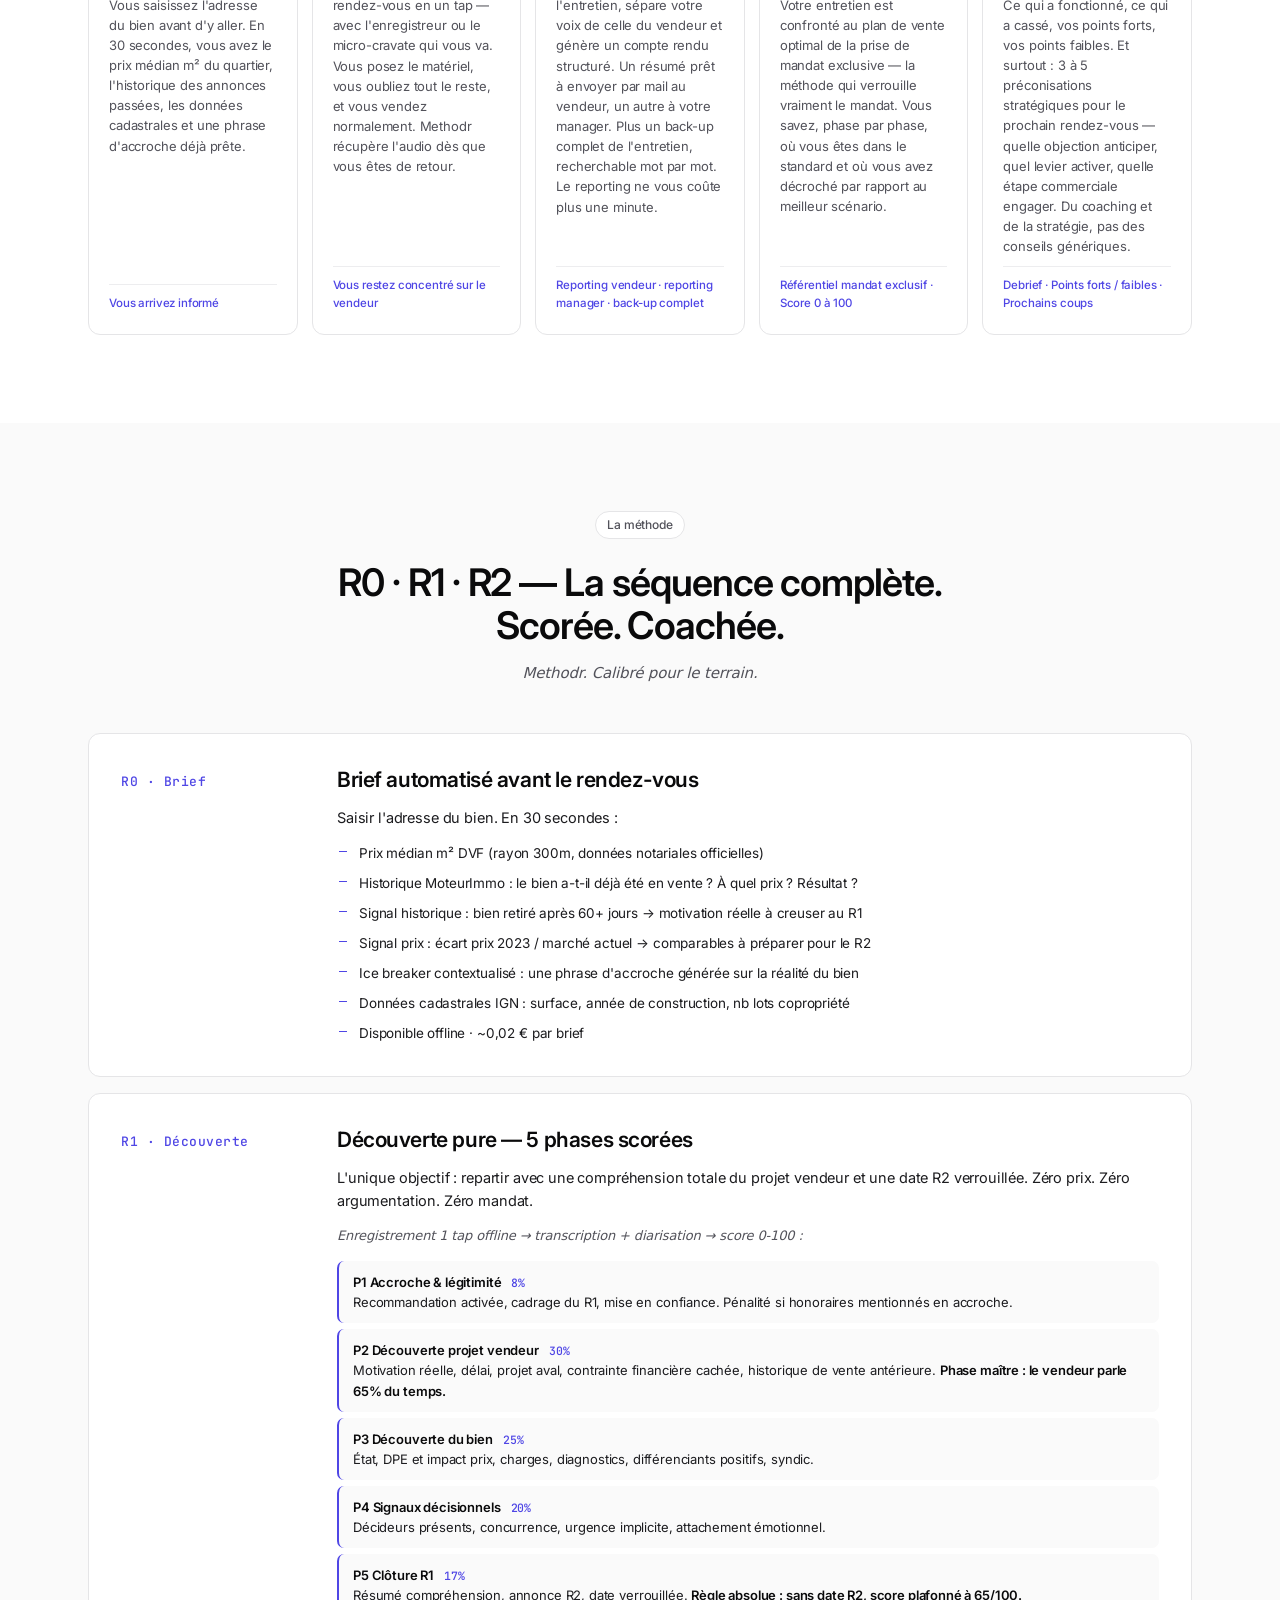
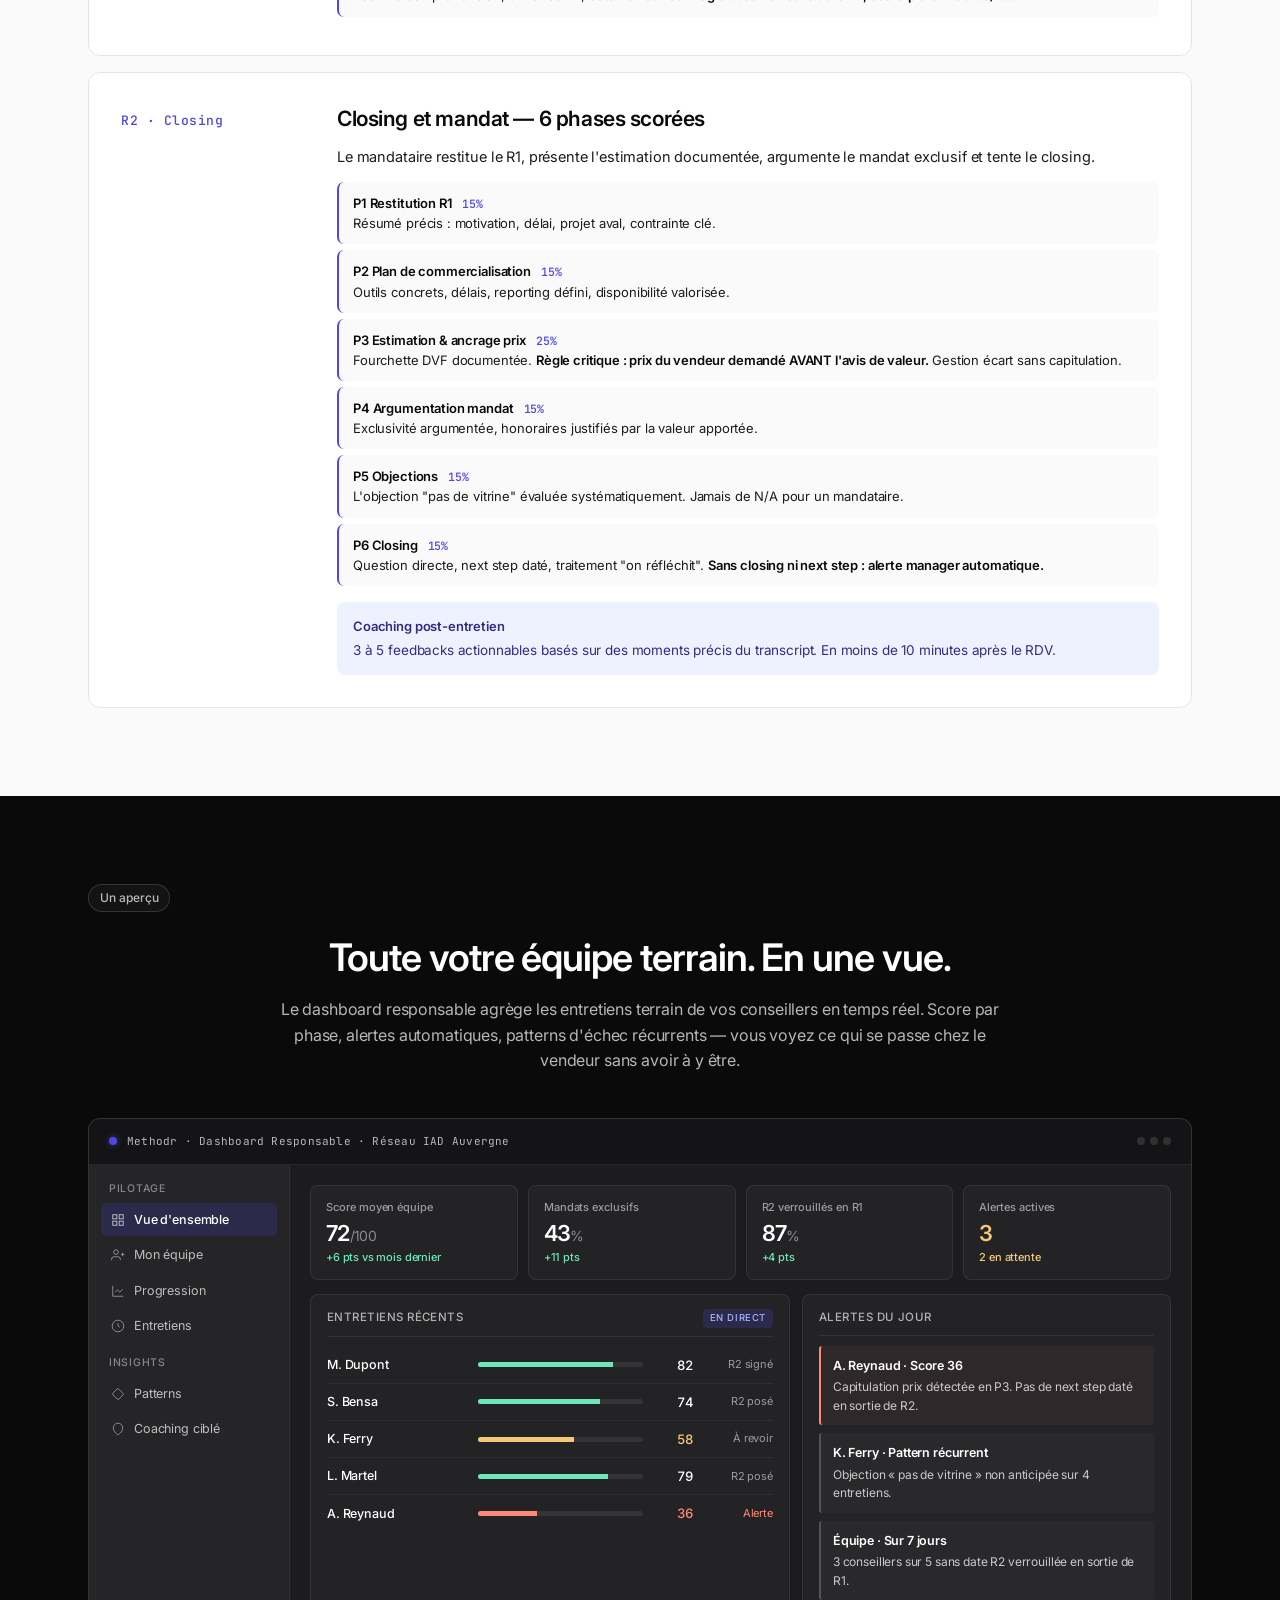
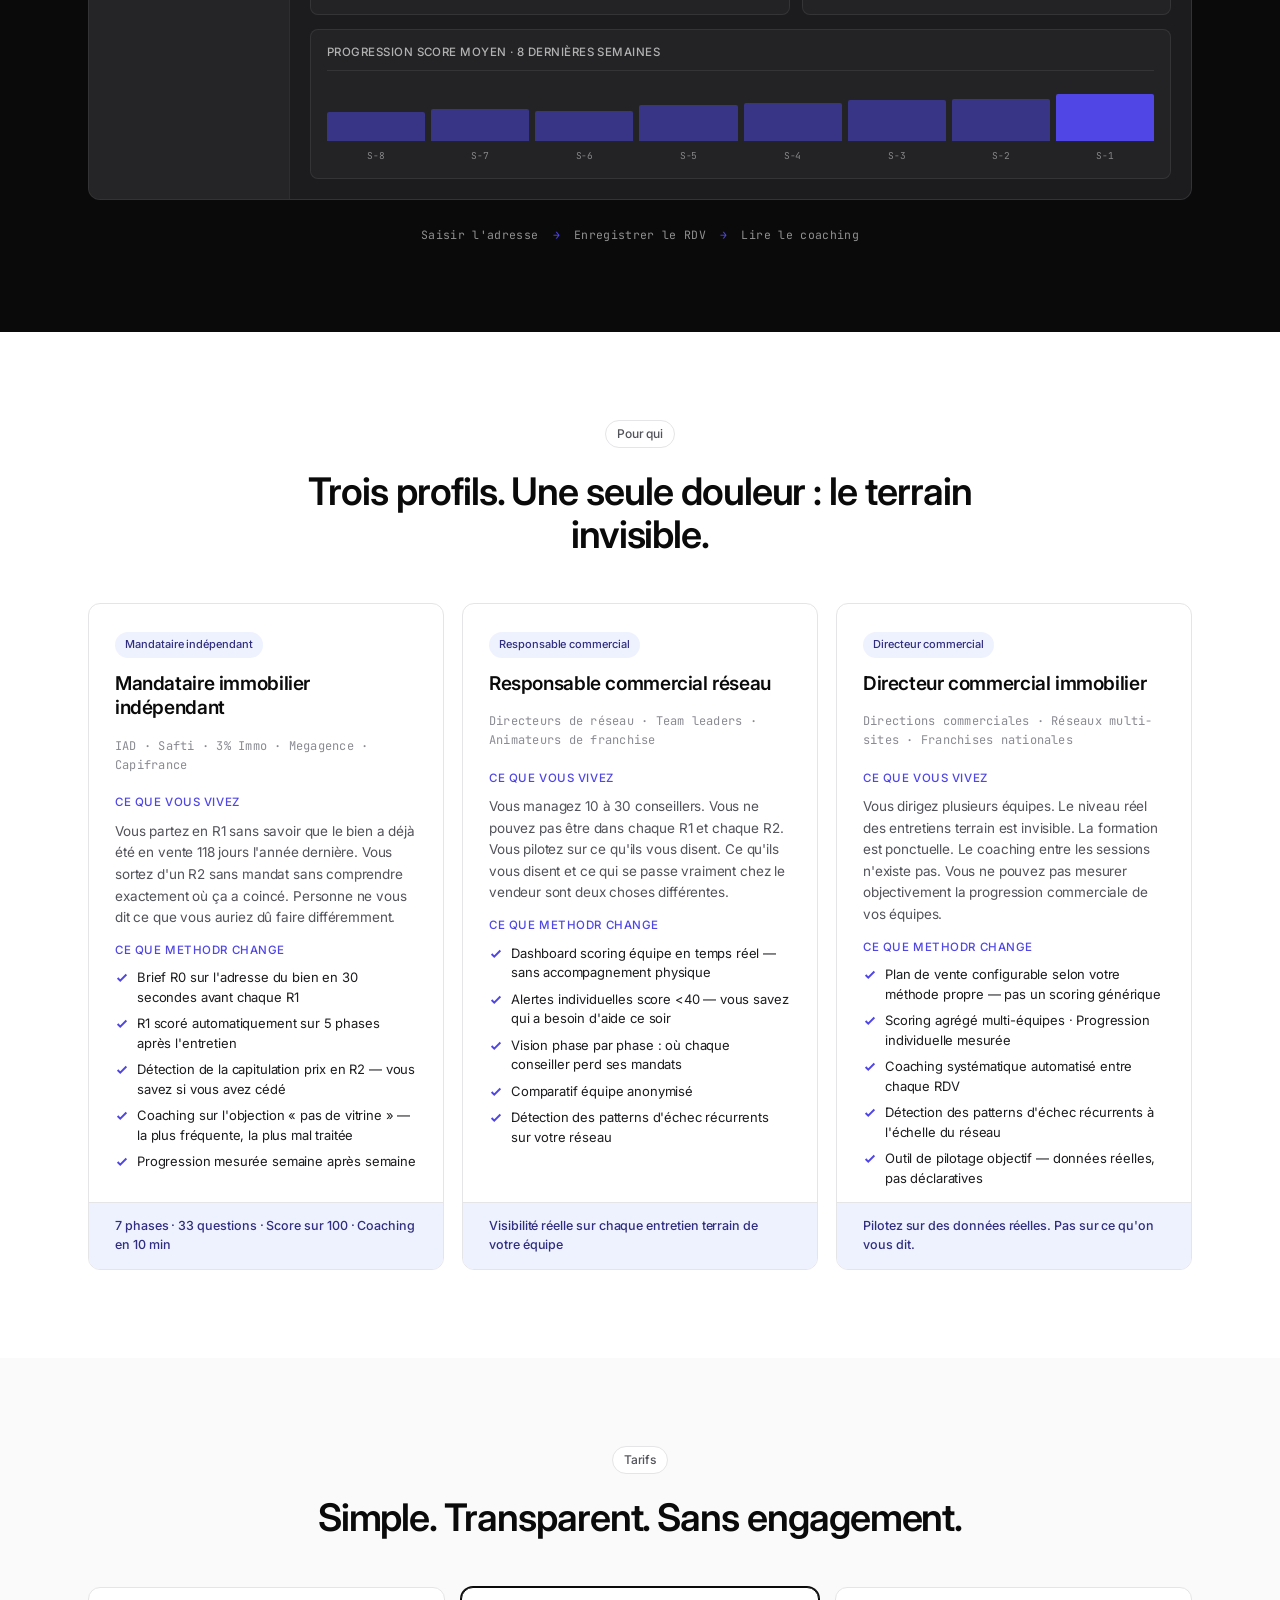
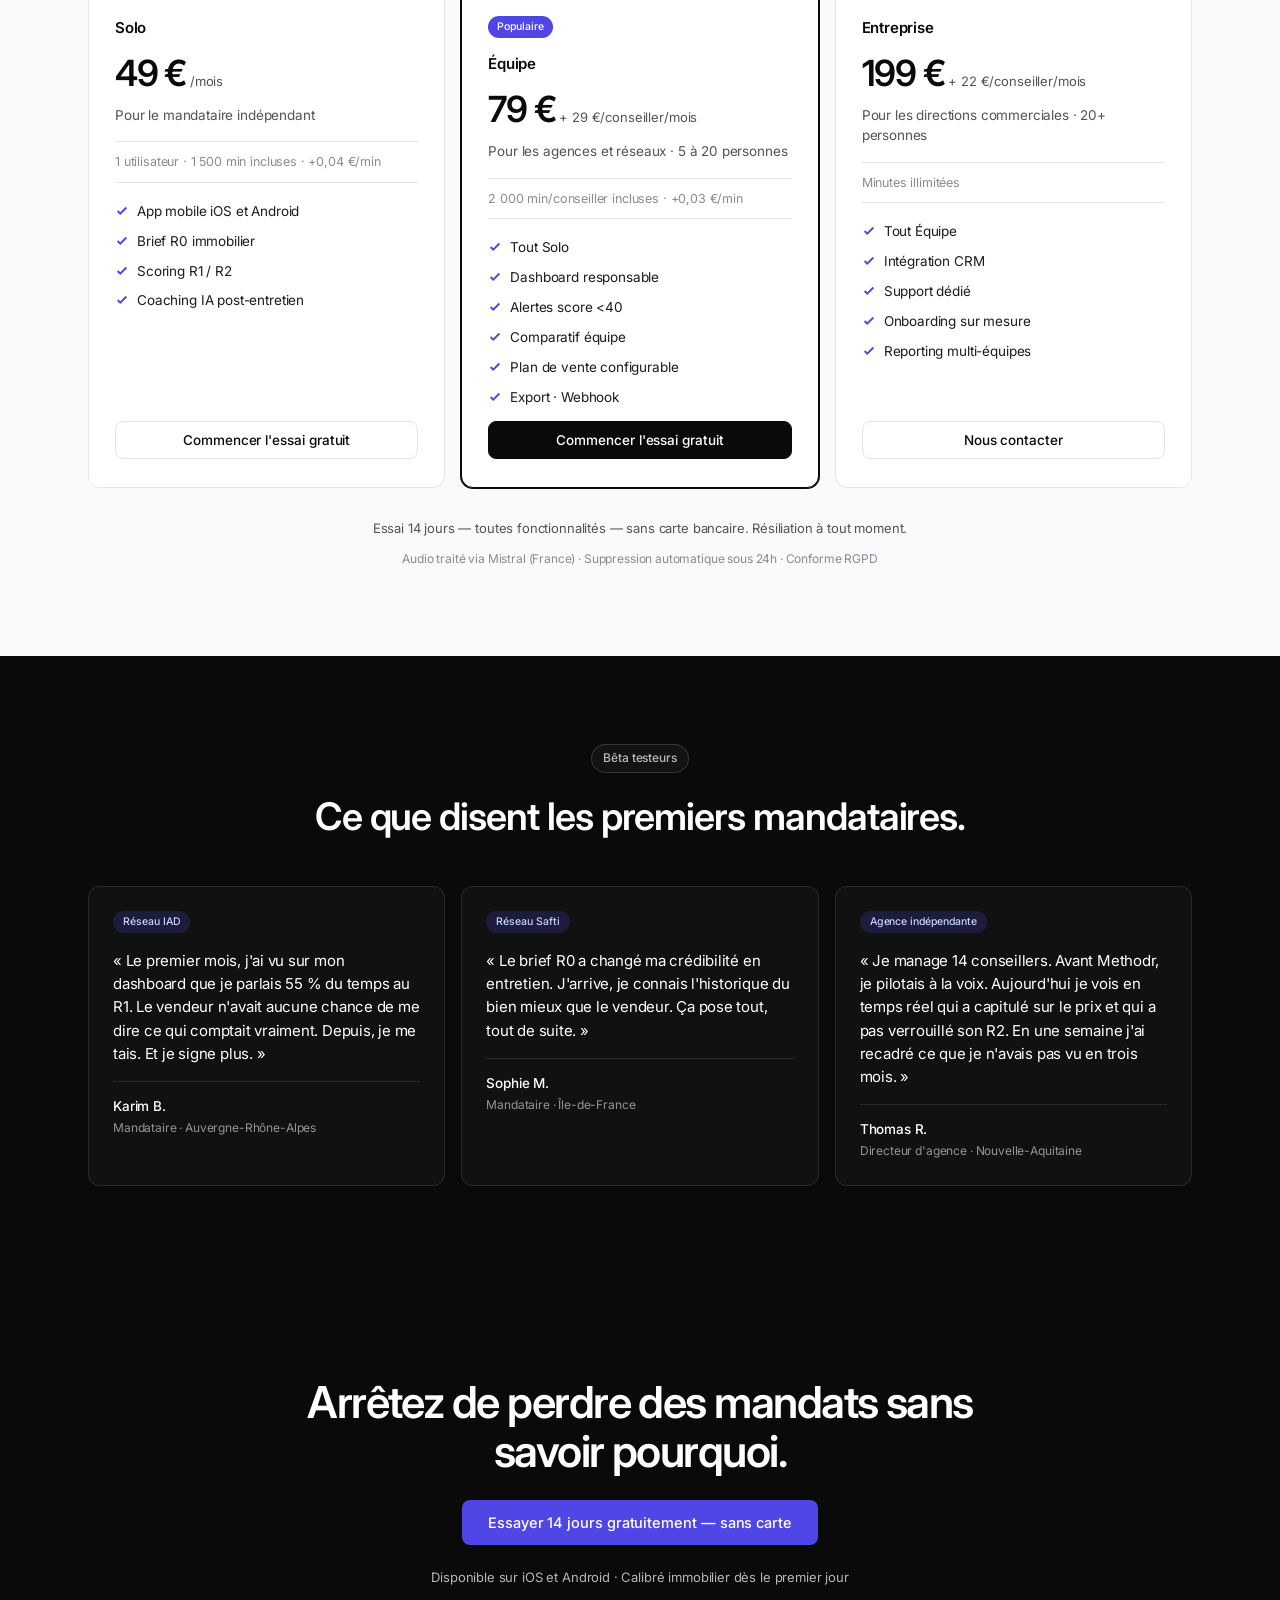
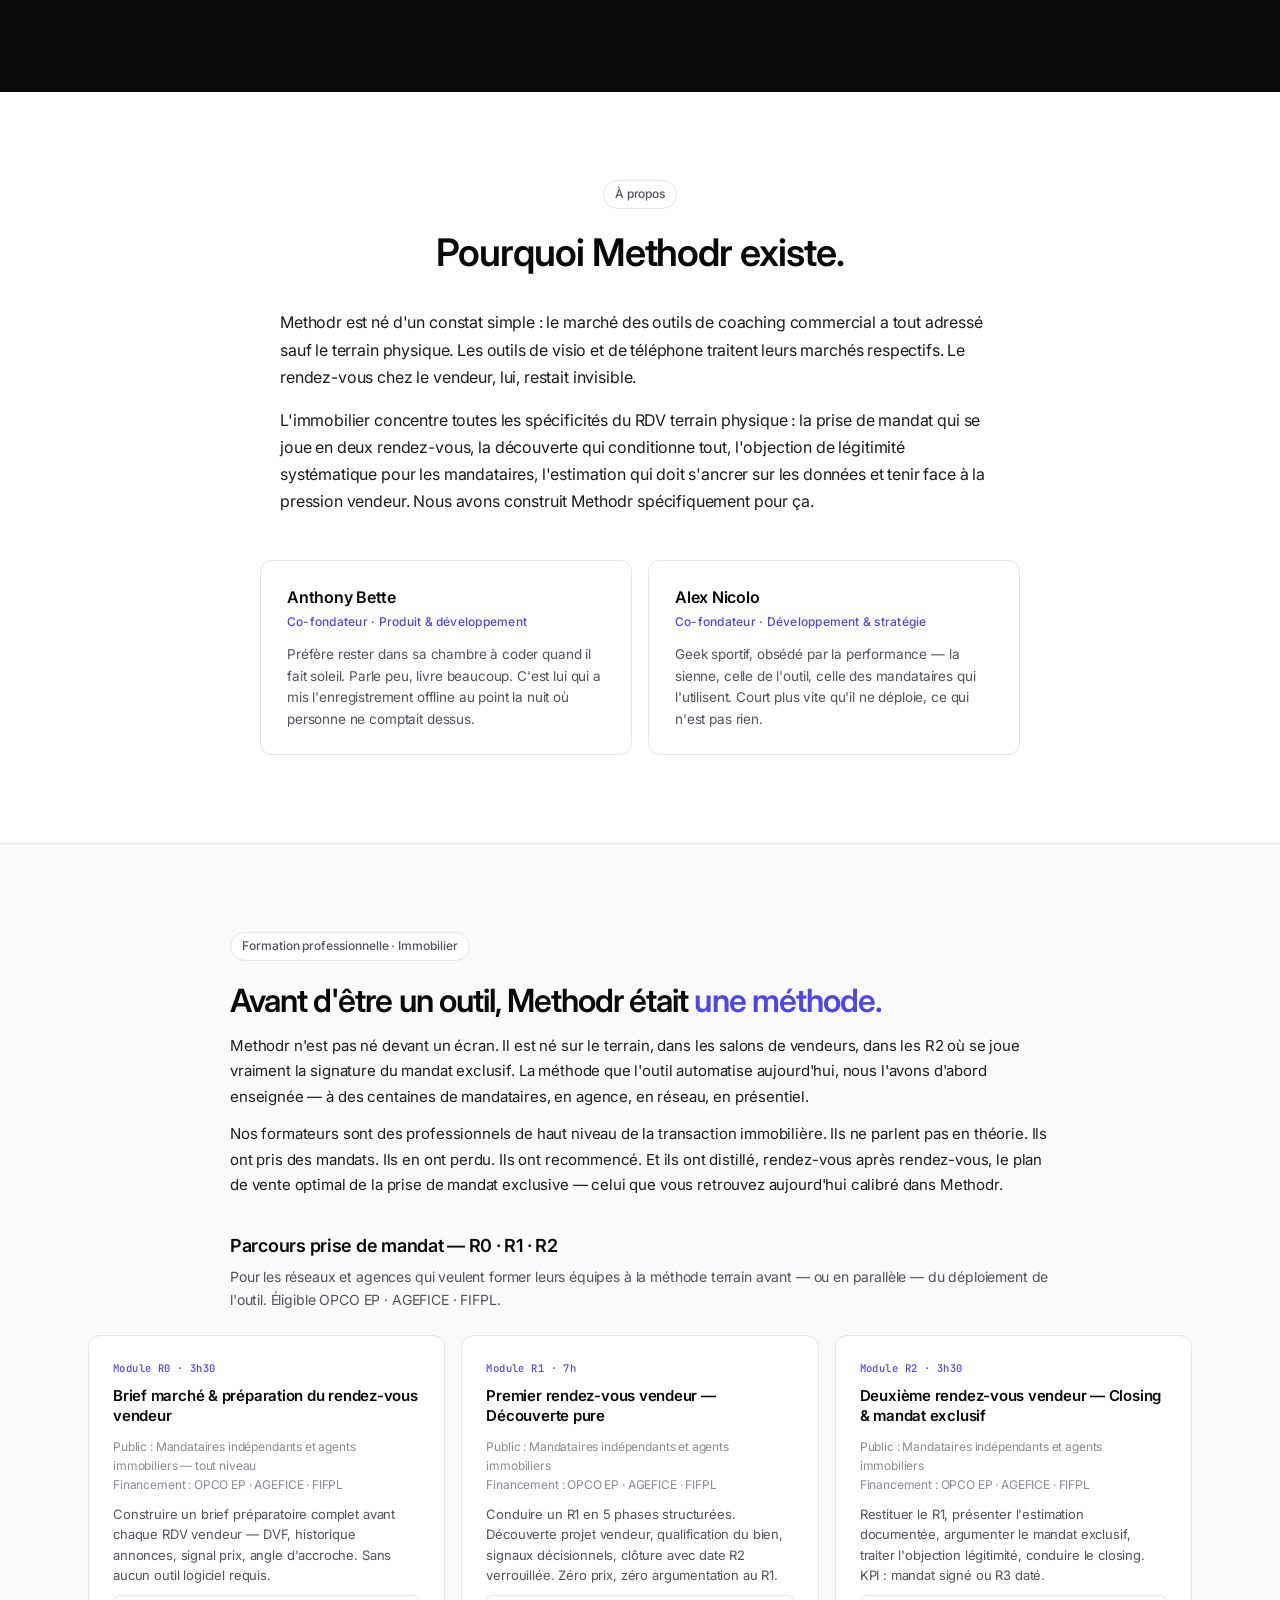
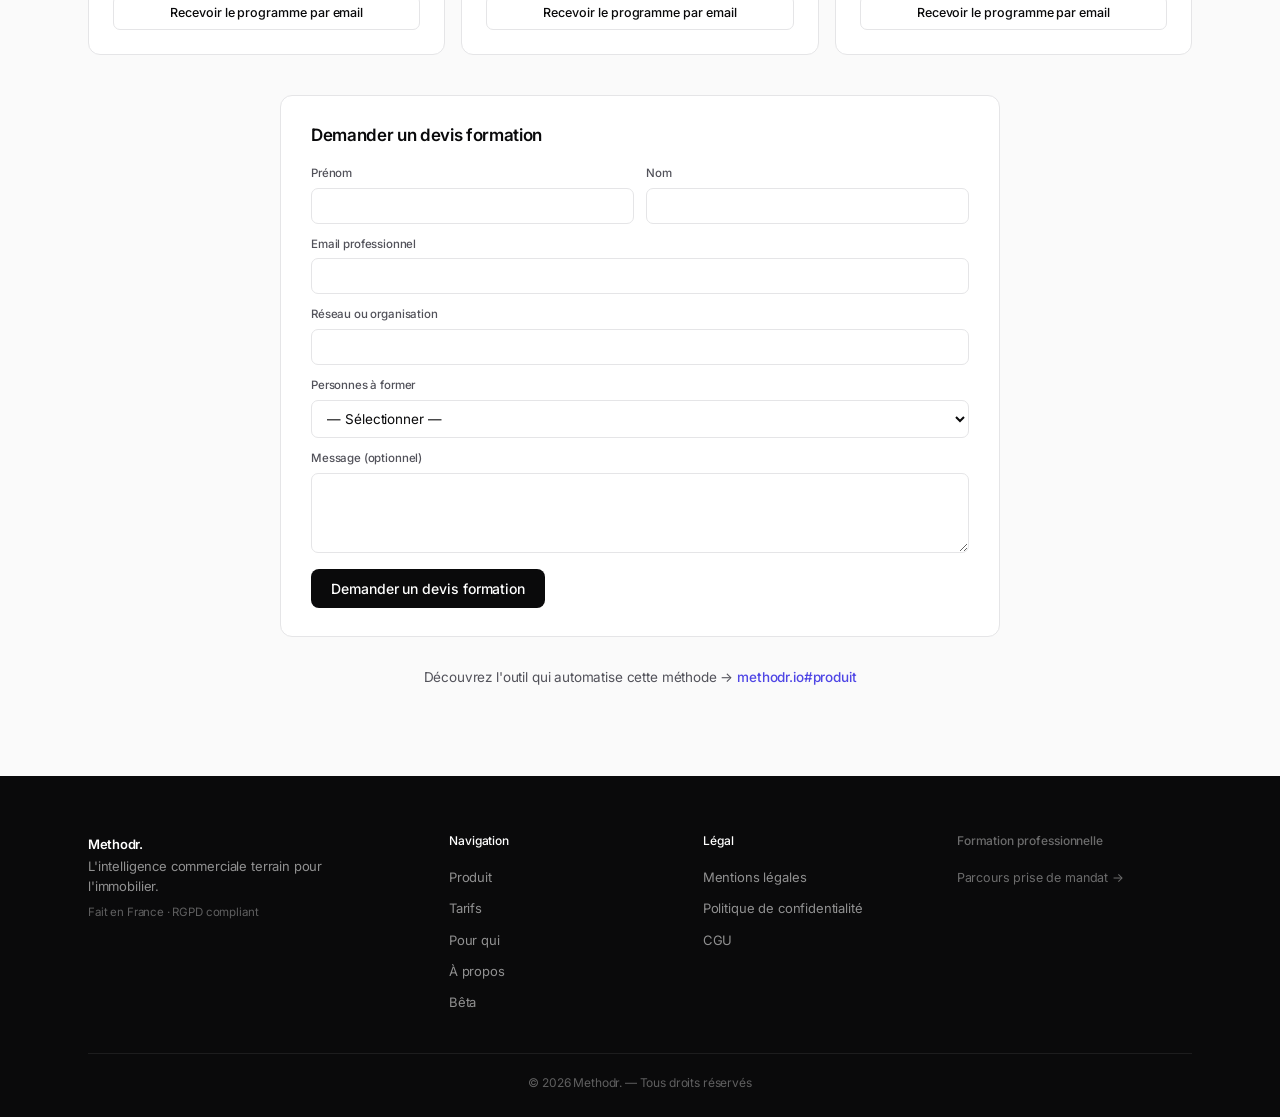
==== commit eb1926ea: "Peau v3 (Inter + indigo + curseur indigo) appliquee sur contenu/structure v2 strictement intact" ====
--- a/index.html
+++ b/index.html
@@ -6,7 +6,7 @@
 <title>Methodr — Intelligence commerciale terrain pour l'immobilier</title>
 <meta name="description" content="Methodr — Intelligence commerciale terrain pour l'immobilier. Brief DVF automatisé, scoring R1/R2 prise de mandat, coaching personnalisé. Essai 14 jours sans carte.">
 <meta property="og:title" content="Methodr — Intelligence commerciale terrain pour l'immobilier">
-<meta property="og:description" content="Brief DVF, scoring R1/R2 prise de mandat, coaching personnalisé. Essai 14 jours sans carte bancaire.">
+<meta property="og:description" content="Brief DVF automatisé, scoring R1/R2 prise de mandat, coaching personnalisé. Essai 14 jours sans carte bancaire.">
 <meta property="og:url" content="https://methodr.io">
 <meta property="og:image" content="https://methodr.io/assets/og-image.png">
 <meta property="og:type" content="website">
@@ -16,36 +16,32 @@
 <link href="https://fonts.googleapis.com/css2?family=Inter:wght@400;500;600;700&family=JetBrains+Mono:wght@400;500&display=swap" rel="stylesheet">
 <style>
 :root{
-  --ink:#0a0a0b;
-  --ink2:#1c1c1f;
-  --ink3:#52525a;
-  --ink4:#8a8a93;
-  --ink5:#b5b5bb;
-  --white:#ffffff;
-  --off:#fafafa;
-  --off2:#f4f4f5;
-  --rule:#e5e5e7;
-  --rule2:#ededef;
-  --accent:#4f46e5;
-  --accent-hover:#4338ca;
-  --accent-soft:#eef2ff;
-  --accent-text:#312e81;
-  --ok:#059669;
-  --ok-soft:#ecfdf5;
-  --warn:#d97706;
-  --warn-soft:#fffbeb;
-  --danger:#dc2626;
-  --danger-soft:#fef2f2;
+  /* Noirs & gris — v3 */
+  --ink:#0a0a0b; --ink2:#1c1c1f; --ink3:#52525a; --ink4:#8a8a93; --ink5:#b5b5bb;
+  --white:#ffffff; --off:#fafafa; --off2:#f4f4f5;
+  --rule:#e5e5e7; --rule2:#ededef;
+  /* Couleur d'accent (remplace le vert néon partout) */
+  --accent:#4f46e5; --accent-hover:#4338ca; --accent-soft:#eef2ff; --accent-text:#312e81;
+  /* États */
+  --ok:#059669; --ok-soft:#ecfdf5; --warn:#d97706; --warn-soft:#fffbeb; --danger:#dc2626; --danger-soft:#fef2f2;
+  /* Alias pour compat avec les règles v2 existantes */
+  --paper:#ffffff; --paper2:#fafafa;
+  --g:var(--accent); --g2:var(--accent); --g3:var(--accent); --gl:var(--accent-soft); --gl2:var(--accent-soft); --grn:var(--accent);
+  --b2:#1e3a8a; --bl:#dbeafe;
+  --amber:#b45309; --al:#fef3c7;
+  --r:#991b1b; --rl:#fee2e2;
+  /* Typos */
   --sans:'Inter',-apple-system,BlinkMacSystemFont,system-ui,sans-serif;
   --mono:'JetBrains Mono',ui-monospace,monospace;
+  --serif:'Inter',sans-serif; /* plus de serif italic — tout sans-serif */
 }
 *,*::before,*::after{box-sizing:border-box;margin:0;padding:0}
 html{scroll-behavior:smooth;-webkit-text-size-adjust:100%}
 body{
   font-family:var(--sans);font-weight:400;font-size:15px;line-height:1.55;
-  color:var(--ink);background:var(--white);
+  color:var(--ink);background:var(--white);letter-spacing:-.01em;
   -webkit-font-smoothing:antialiased;-moz-osx-font-smoothing:grayscale;
-  letter-spacing:-.01em;overflow-x:hidden;
+  overflow-x:hidden;
 }
 a{color:inherit;text-decoration:none}
 button{font-family:inherit;border:none;background:none;cursor:pointer;color:inherit;letter-spacing:-.005em}
@@ -54,54 +50,68 @@
 
 /* ——— LAYOUT ——— */
 .wrap{max-width:1160px;margin:0 auto;padding:0 28px}
-.wrap-narrow{max-width:820px;margin:0 auto;text-align:center}
 section{padding:88px 0;position:relative}
-section.tight{padding:64px 0}
+.dark{background:var(--ink);color:var(--white)}
+.paper{background:var(--white);color:var(--ink)}
+.paper2{background:var(--off);color:var(--ink)}
 
 /* ——— TYPO ——— */
-h1,h2,h3,h4{font-family:var(--sans);font-weight:600;letter-spacing:-.03em;line-height:1.1}
-h1{font-size:clamp(38px,4.6vw,54px);line-height:1.05;letter-spacing:-.035em;margin-bottom:20px}
-h2{font-size:clamp(28px,3.2vw,38px);line-height:1.12;letter-spacing:-.028em;margin-bottom:14px}
-h3{font-size:18px;font-weight:600;line-height:1.35;letter-spacing:-.015em;margin-bottom:8px}
-p{font-size:14.5px;color:var(--ink3);line-height:1.6;font-weight:400}
-.lead{font-size:17px;line-height:1.55;color:var(--ink3);max-width:620px;font-weight:400;letter-spacing:-.01em}
-.lead.center{margin-left:auto;margin-right:auto}
-.lead.dark{color:rgba(255,255,255,.7)}
-.dark h1,.dark h2,.dark h3,.dark h4{color:var(--white)}
-.center{text-align:center}
-
 .eyebrow{
   display:inline-block;padding:4px 11px;border:1px solid var(--rule);
-  border-radius:999px;font-size:12px;font-weight:500;color:var(--ink3);
-  margin-bottom:24px;background:var(--white);letter-spacing:-.005em;
-}
-.eyebrow.accent{border-color:transparent;background:var(--accent-soft);color:var(--accent-text)}
-.eyebrow.dark{border-color:rgba(255,255,255,.14);color:rgba(255,255,255,.7);background:rgba(255,255,255,.04)}
+  border-radius:999px;font-family:var(--sans);font-size:12px;font-weight:500;
+  color:var(--ink3);background:var(--white);margin-bottom:24px;
+  letter-spacing:-.005em;text-transform:none;
+}
+.eyebrow.muted{color:var(--ink3)}
+.dark .eyebrow{border-color:rgba(255,255,255,.14);color:rgba(255,255,255,.7);background:rgba(255,255,255,.04)}
+
+h1,h2,h3,h4{font-family:var(--sans);font-weight:600;letter-spacing:-.03em;line-height:1.1;color:var(--ink)}
+.dark h1,.dark h2,.dark h3,.dark h4{color:var(--white)}
+h1{font-size:clamp(38px,4.6vw,54px);line-height:1.05;letter-spacing:-.035em}
+h2{font-size:clamp(28px,3.2vw,38px);line-height:1.12;letter-spacing:-.028em;font-weight:600}
+h3{font-size:18px;font-weight:600;letter-spacing:-.015em;line-height:1.35}
+h4{font-size:15px;font-weight:600;letter-spacing:-.015em;line-height:1.35}
+
+/* Neutralise les classes typo v2 "éditoriales" → tout devient sans-serif homogène */
+.serif-it,.line-it,.line-sans{font-family:var(--sans);font-style:normal;font-weight:600;letter-spacing:-.035em}
+em{font-style:normal;color:var(--accent);font-weight:600}
+
+p{color:var(--ink3);font-size:15px;line-height:1.6;font-weight:400}
+.dark p,.dark .lead,.dark .sub{color:rgba(255,255,255,.7)}
+.lead,.sub{font-size:17px;line-height:1.55;color:var(--ink3);max-width:620px;font-weight:400;letter-spacing:-.01em}
 
 /* ——— NAV ——— */
 .nav{
   position:sticky;top:0;z-index:100;background:rgba(255,255,255,.92);
   backdrop-filter:blur(10px);-webkit-backdrop-filter:blur(10px);
-  height:60px;border-bottom:1px solid var(--rule);
+  height:60px;display:flex;align-items:center;
+  border-bottom:1px solid var(--rule);
 }
 .nav-inner{
-  max-width:1160px;margin:0 auto;padding:0 28px;height:100%;
+  max-width:1160px;margin:0 auto;padding:0 28px;width:100%;
   display:flex;align-items:center;justify-content:space-between;gap:24px;
 }
-.nav-left{display:flex;align-items:center;gap:36px}
-.logo{font-weight:600;font-size:16px;color:var(--ink);letter-spacing:-.02em;display:flex;align-items:center;gap:8px}
-.logo-mark{
-  width:22px;height:22px;background:var(--ink);border-radius:6px;
-  display:flex;align-items:center;justify-content:center;
-  color:var(--white);font-size:12px;font-weight:700;letter-spacing:-.03em;
+.logo{
+  font-family:var(--sans);font-weight:600;font-size:16px;letter-spacing:-.02em;
+  color:var(--ink);text-transform:none;
 }
 .nav-links{display:flex;gap:26px;align-items:center}
-.nav-links a{font-size:13.5px;color:var(--ink3);font-weight:500;transition:color .15s}
+.nav-links a{color:var(--ink3);font-size:13.5px;font-weight:500;transition:color .15s}
 .nav-links a:hover{color:var(--ink)}
-.nav-right{display:flex;align-items:center;gap:10px}
-
-.burger{display:none;width:26px;height:26px;position:relative}
-.burger span{position:absolute;left:2px;right:2px;height:1.5px;background:var(--ink);transition:transform .2s,opacity .2s}
+.nav-links a.btn-nav,
+a.btn-nav,
+.btn-nav{
+  padding:8px 14px;background:var(--ink);color:var(--white) !important;
+  font-weight:500;font-size:13.5px;border-radius:7px;letter-spacing:-.005em;
+  transition:background .15s;
+}
+.nav-links a.btn-nav:hover,
+.btn-nav:hover{background:var(--ink2);color:var(--white) !important;opacity:1}
+
+.burger{display:none;width:26px;height:26px;position:relative;background:transparent;border:none;cursor:pointer}
+.burger span{
+  position:absolute;left:2px;right:2px;height:1.5px;background:var(--ink);transition:transform .2s,opacity .2s;
+}
 .burger span:nth-child(1){top:8px}
 .burger span:nth-child(2){top:13px}
 .burger span:nth-child(3){top:18px}
@@ -113,17 +123,15 @@
   .nav-links{
     position:fixed;top:60px;left:0;right:0;background:var(--white);
     flex-direction:column;padding:24px 28px;gap:18px;
-    border-bottom:1px solid var(--rule);
-    transform:translateY(-150%);transition:transform .25s;align-items:flex-start;
+    border-bottom:1px solid var(--rule);align-items:flex-start;
+    transform:translateY(-150%);transition:transform .25s;
   }
   .nav-links.open{transform:translateY(0)}
   .nav-links a{font-size:16px;color:var(--ink)}
-  .nav-left{gap:0}
   .burger{display:block}
-  .nav-right .btn-login{display:none}
-}
-
-/* ——— BUTTONS ——— */
+}
+
+/* ——— BOUTONS ——— */
 .btn{
   display:inline-flex;align-items:center;justify-content:center;
   font-family:var(--sans);font-size:14px;font-weight:500;letter-spacing:-.005em;
@@ -131,427 +139,494 @@
   padding:11px 20px;text-align:center;white-space:nowrap;
 }
 .btn-primary{background:var(--ink);color:var(--white)}
-.btn-primary:hover{background:var(--ink2)}
-.btn-primary.accent{background:var(--accent)}
-.btn-primary.accent:hover{background:var(--accent-hover)}
-.btn-secondary{background:var(--white);color:var(--ink);border:1px solid var(--rule)}
-.btn-secondary:hover{border-color:var(--ink3);background:var(--off2)}
-.btn-secondary.dark{background:transparent;border-color:rgba(255,255,255,.18);color:var(--white)}
-.btn-secondary.dark:hover{background:rgba(255,255,255,.06);border-color:rgba(255,255,255,.3)}
-.btn-large{padding:13px 24px;font-size:14px}
-.btn-nav{padding:8px 14px;background:var(--ink);color:var(--white);font-size:13.5px;border-radius:7px;font-weight:500;transition:background .15s}
-.btn-nav:hover{background:var(--ink2);color:var(--white)}
-.btn-login{padding:7px 13px;color:var(--ink2);font-size:13.5px;font-weight:500;background:transparent}
-.btn-login:hover{color:var(--ink)}
-
-/* ——— SECTION BACKGROUNDS ——— */
-.dark{background:var(--ink);color:var(--white)}
-.dark p{color:rgba(255,255,255,.65)}
-.off{background:var(--off)}
+.btn-primary:hover{background:var(--ink2);color:var(--white)}
+.btn-outline{background:var(--white);color:var(--ink);border:1px solid var(--rule)}
+.btn-outline:hover{border-color:var(--ink3);background:var(--off2)}
+.btn-ghost-dark{background:transparent;color:var(--white);border:1px solid rgba(255,255,255,.22)}
+.btn-ghost-dark:hover{background:rgba(255,255,255,.06);border-color:rgba(255,255,255,.4);color:var(--white)}
+.btn-large{padding:14px 26px;font-size:14.5px}
+/* Bouton principal sur fond sombre (CTA final) — en accent indigo pour ressortir */
+.dark .btn-primary,.final .btn-primary{background:var(--accent);color:var(--white)}
+.dark .btn-primary:hover,.final .btn-primary:hover{background:var(--accent-hover);color:var(--white)}
 
 /* ——— HERO ——— */
-.hero{padding:72px 0 44px}
-.hero-ctas{display:flex;gap:10px;flex-wrap:wrap;justify-content:center;margin-bottom:14px}
-.hero-note{font-size:13px;color:var(--ink4);display:inline-flex;align-items:center;gap:8px;justify-content:center;width:100%}
-.hero-note::before{content:"";width:6px;height:6px;border-radius:50%;background:var(--ok)}
-
-/* Browser preview wrapper */
-.preview{
-  margin:56px auto 0;max-width:1120px;
-  background:var(--off);border:1px solid var(--rule);border-radius:12px;overflow:hidden;
-}
-.preview-head{display:flex;align-items:center;gap:10px;padding:12px 16px;background:var(--white);border-bottom:1px solid var(--rule)}
-.preview-head .dots{display:flex;gap:5px}
-.preview-head .dots span{width:10px;height:10px;border-radius:50%;background:var(--off2)}
-.preview-head .url{
-  font-family:var(--mono);font-size:11px;color:var(--ink4);margin-left:8px;
-  padding:3px 10px;background:var(--off);border-radius:5px;flex:1;max-width:320px;
-}
-.preview-body{padding:22px}
-
-/* Dashboard */
-.dash{display:grid;grid-template-columns:220px 1fr;gap:18px}
-.dash-side{background:var(--white);border:1px solid var(--rule);border-radius:8px;padding:14px 10px;display:flex;flex-direction:column;gap:2px}
-.dash-side-label{font-size:10.5px;font-weight:500;color:var(--ink4);text-transform:uppercase;letter-spacing:.06em;padding:0 8px;margin:10px 0 4px}
+.hero{padding:92px 0 72px;background:var(--white)}
+.hero .wrap{max-width:920px;text-align:center}
+.hero .eyebrow{background:var(--accent-soft);color:var(--accent-text);border-color:transparent;margin-bottom:22px}
+.hero h1{margin-bottom:22px;max-width:820px;margin-left:auto;margin-right:auto}
+.hero h1 .line-it,.hero h1 .line-sans{display:block;color:var(--ink);font-weight:600;letter-spacing:-.035em}
+.hero .sub{margin:0 auto 32px;text-align:center}
+.hero-ctas{display:flex;gap:10px;flex-wrap:wrap;justify-content:center}
+.hero .btn-ghost-dark{background:var(--white);color:var(--ink);border-color:var(--rule)}
+.hero .btn-ghost-dark:hover{border-color:var(--ink3);background:var(--off2);color:var(--ink)}
+
+/* ——— PROBLÈME ——— */
+.problem{background:var(--ink);color:var(--white)}
+.problem h2{text-align:center;max-width:720px;margin:0 auto 48px;color:var(--white)}
+.cols-3{display:grid;grid-template-columns:repeat(3,1fr);gap:20px}
+.pcol{
+  background:rgba(255,255,255,.04);border:1px solid rgba(255,255,255,.08);
+  border-radius:12px;padding:28px 26px;
+}
+.pcol .picon{color:var(--accent);opacity:.9;margin-bottom:16px}
+.pcol h3{color:var(--white);font-size:17px;margin-bottom:10px;letter-spacing:-.02em}
+.pcol p{color:rgba(255,255,255,.68);font-size:14px;line-height:1.6}
+@media(max-width:900px){.cols-3{grid-template-columns:1fr}}
+
+/* ——— HOWTO — 5 étapes ——— */
+.howto-head{max-width:720px;margin:0 auto 48px;text-align:center}
+.howto-head .eyebrow{margin-bottom:22px}
+.howto-head h2{margin-bottom:14px}
+.howto-head p{font-size:15px;line-height:1.65;color:var(--ink3)}
+.howto{display:grid;grid-template-columns:repeat(5,1fr);gap:14px}
+.htstep{
+  background:var(--white);border:1px solid var(--rule);border-radius:12px;
+  padding:22px 20px;display:flex;flex-direction:column;gap:10px;
+}
+.htstep-num{
+  font-family:var(--mono);font-size:10.5px;color:var(--accent);
+  font-weight:500;letter-spacing:.04em;text-transform:uppercase;
+}
+.htstep-ico{width:22px;height:22px;color:var(--ink3);margin-bottom:4px}
+.htstep h3{font-size:15px;line-height:1.3;margin-bottom:4px;letter-spacing:-.015em}
+.htstep p{font-size:13px;color:var(--ink3);line-height:1.55;flex:1}
+.htstep-note{
+  font-size:11.5px;color:var(--accent);font-weight:500;
+  padding-top:10px;border-top:1px solid var(--rule2);line-height:1.5;
+}
+@media(max-width:1024px){.howto{grid-template-columns:repeat(2,1fr)}}
+@media(max-width:560px){.howto{grid-template-columns:1fr}}
+
+/* ——— SÉQUENCE R0/R1/R2 ——— */
+section.paper#produit{background:var(--off)}
+.seq-head{max-width:720px;margin:0 auto 48px;text-align:center}
+.seq-head .eyebrow{margin-bottom:22px}
+.seq-head h2{margin-bottom:14px}
+.seq-head p{font-size:15px;color:var(--ink3);font-style:italic}
+.seq{display:flex;flex-direction:column;gap:16px}
+.seq-item{
+  background:var(--white);border:1px solid var(--rule);border-radius:12px;
+  padding:32px;display:grid;grid-template-columns:180px 1fr;gap:36px;
+}
+.seq-num{
+  font-family:var(--mono);font-size:13px;color:var(--accent);
+  font-weight:500;letter-spacing:.04em;padding-top:6px;
+}
+.seq-body h3{font-size:21px;font-weight:600;margin-bottom:12px;letter-spacing:-.02em}
+.seq-body .lead{font-size:14.5px;color:var(--ink2);margin-bottom:14px;line-height:1.6;max-width:none}
+.seq-body .lead-alt{font-size:13px;color:var(--ink3);margin-bottom:14px;font-style:italic;font-weight:500}
+.seq-list{list-style:none;display:flex;flex-direction:column;gap:9px}
+.seq-list li{padding-left:22px;position:relative;font-size:13.5px;color:var(--ink2);line-height:1.55}
+.seq-list li::before{
+  content:"";position:absolute;left:2px;top:8px;width:8px;height:1px;background:var(--accent);
+}
+.phase{
+  padding:11px 14px;background:var(--off);border-radius:7px;margin-bottom:6px;
+  font-size:13px;color:var(--ink2);line-height:1.55;border-left:2px solid var(--accent);
+}
+.phase b{font-weight:600;color:var(--ink)}
+.ph-tag{font-weight:600;color:var(--ink);font-size:13px}
+.ph-pct{font-family:var(--mono);font-size:11.5px;color:var(--accent);font-weight:500;margin-left:10px}
+.coaching-box{
+  margin-top:16px;padding:14px 16px;background:var(--accent-soft);border-radius:8px;
+  font-size:13.5px;color:var(--accent-text);line-height:1.55;
+}
+.coaching-box b{display:block;font-weight:600;margin-bottom:4px;color:var(--accent-text);font-size:13px}
+@media(max-width:800px){.seq-item{grid-template-columns:1fr;gap:16px;padding:24px}}
+
+/* ——— DASHBOARD ——— */
+.demo{background:var(--ink);color:var(--white)}
+.demo h2{text-align:center;max-width:720px;margin:0 auto 18px;color:var(--white)}
+.demo-lead{
+  text-align:center;max-width:720px;margin:0 auto 44px;
+  font-size:16px;line-height:1.6;color:rgba(255,255,255,.7);
+}
+.dash{
+  background:var(--ink2);border:1px solid rgba(255,255,255,.1);
+  border-radius:12px;overflow:hidden;
+}
+.dash-head{
+  display:flex;align-items:center;justify-content:space-between;
+  padding:14px 20px;background:rgba(0,0,0,.3);
+  border-bottom:1px solid rgba(255,255,255,.08);
+}
+.dash-head-left{
+  display:flex;align-items:center;gap:10px;
+  font-family:var(--mono);font-size:11px;color:rgba(255,255,255,.7);letter-spacing:.02em;
+}
+.dash-head-left .dot{
+  width:8px;height:8px;border-radius:50%;background:var(--accent);
+  box-shadow:0 0 6px rgba(79,70,229,.6);
+}
+.dash-head-right{display:flex;gap:5px}
+.dash-head-right span{width:8px;height:8px;border-radius:50%;background:rgba(255,255,255,.12)}
+.dash-body{display:grid;grid-template-columns:200px 1fr;gap:1px;background:rgba(255,255,255,.08)}
+.dash-side{
+  background:rgba(0,0,0,.2);padding:16px 12px;
+  display:flex;flex-direction:column;gap:2px;
+}
+.dash-side-label{
+  font-size:10.5px;color:rgba(255,255,255,.45);text-transform:uppercase;
+  letter-spacing:.07em;padding:0 8px;margin:10px 0 4px;font-weight:500;
+}
 .dash-side-label:first-child{margin-top:0}
-.dash-side-item{padding:7px 10px;border-radius:5px;font-size:13px;color:var(--ink2);display:flex;align-items:center;gap:9px}
-.dash-side-item.active{background:var(--ink);color:var(--white);font-weight:500}
-.dash-side-item .ico{width:14px;height:14px;opacity:.75;flex-shrink:0}
-.dash-main{display:flex;flex-direction:column;gap:14px}
-.dash-kpis{display:grid;grid-template-columns:repeat(4,1fr);gap:10px}
-.dash-kpi{background:var(--white);border:1px solid var(--rule);border-radius:8px;padding:13px 15px}
-.dash-kpi-label{font-size:11px;color:var(--ink4);font-weight:500;margin-bottom:6px;letter-spacing:-.005em}
-.dash-kpi-val{font-size:22px;font-weight:600;color:var(--ink);letter-spacing:-.03em;line-height:1}
-.dash-kpi-val small{font-size:12px;font-weight:500;color:var(--ink4)}
-.dash-kpi-delta{font-size:11px;color:var(--ok);font-weight:500;margin-top:5px}
-.dash-kpi-delta.warn{color:var(--warn)}
-.dash-table{background:var(--white);border:1px solid var(--rule);border-radius:8px;overflow:hidden}
-.dash-thead{padding:10px 16px;display:grid;grid-template-columns:1.3fr 2fr 70px 80px;gap:12px;border-bottom:1px solid var(--rule);background:var(--off);font-size:11px;color:var(--ink4);font-weight:500;text-transform:uppercase;letter-spacing:.04em}
-.dash-row{padding:10px 16px;display:grid;grid-template-columns:1.3fr 2fr 70px 80px;gap:12px;align-items:center;border-bottom:1px solid var(--rule2);font-size:13px}
+.dash-side-item{
+  padding:7px 10px;border-radius:5px;font-size:12.5px;
+  color:rgba(255,255,255,.7);display:flex;align-items:center;gap:9px;cursor:default;
+}
+.dash-side-item.active{background:rgba(79,70,229,.18);color:var(--white);font-weight:500}
+.dash-side-item .ico{width:14px;height:14px;opacity:.75;flex-shrink:0;color:currentColor}
+.dash-main{background:var(--ink2);padding:20px;display:flex;flex-direction:column;gap:14px}
+.dash-top{display:grid;grid-template-columns:repeat(4,1fr);gap:10px}
+.dash-kpi{
+  background:rgba(255,255,255,.03);border:1px solid rgba(255,255,255,.08);
+  border-radius:8px;padding:13px 15px;
+}
+.dash-kpi-label{
+  font-size:11px;color:rgba(255,255,255,.55);font-weight:500;
+  margin-bottom:6px;letter-spacing:-.005em;
+}
+.dash-kpi-val{
+  font-size:22px;font-weight:600;color:var(--white);
+  letter-spacing:-.03em;line-height:1;
+}
+.dash-kpi-delta{font-size:11px;color:#6ee7b7;font-weight:500;margin-top:5px}
+.dash-kpi-delta.down{color:#f5c878}
+.dash-cols{display:grid;grid-template-columns:1.3fr 1fr;gap:12px}
+.dash-card{
+  background:rgba(255,255,255,.03);border:1px solid rgba(255,255,255,.08);
+  border-radius:8px;padding:14px 16px;
+}
+.dash-card-title{
+  display:flex;justify-content:space-between;align-items:center;
+  font-size:11.5px;color:rgba(255,255,255,.65);font-weight:500;
+  text-transform:uppercase;letter-spacing:.04em;margin-bottom:10px;
+  padding-bottom:8px;border-bottom:1px solid rgba(255,255,255,.08);
+}
+.dash-card-title .live{
+  font-size:9.5px;padding:2px 7px;border-radius:4px;
+  background:rgba(79,70,229,.2);color:#a5b4fc;letter-spacing:.06em;
+}
+.dash-row{
+  display:grid;grid-template-columns:1.2fr 1.4fr 40px 70px;gap:10px;
+  align-items:center;padding:8px 0;font-size:12.5px;
+  color:rgba(255,255,255,.85);border-bottom:1px solid rgba(255,255,255,.05);
+}
 .dash-row:last-child{border-bottom:none}
-.dash-row .n{display:flex;align-items:center;gap:8px;font-weight:500;color:var(--ink)}
-.dash-row .av{width:24px;height:24px;border-radius:50%;background:var(--accent-soft);color:var(--accent-text);display:flex;align-items:center;justify-content:center;font-size:10.5px;font-weight:600}
-.dash-row .bar{height:6px;background:var(--off2);border-radius:3px;position:relative;overflow:hidden}
-.dash-row .bar span{display:block;height:100%;background:var(--ink)}
-.dash-row .bar span.warn{background:var(--warn)}
-.dash-row .bar span.danger{background:var(--danger)}
-.dash-row .sc{font-variant-numeric:tabular-nums;font-weight:500;color:var(--ink);font-size:13px;text-align:right}
-.dash-row .sc.warn{color:var(--warn)}
-.dash-row .sc.danger{color:var(--danger)}
-.dash-row .st{font-size:11px;padding:3px 8px;border-radius:5px;font-weight:500;text-align:center;justify-self:end}
-.dash-row .st.ok{background:var(--ok-soft);color:var(--ok)}
-.dash-row .st.warn{background:var(--warn-soft);color:var(--warn)}
-.dash-row .st.danger{background:var(--danger-soft);color:var(--danger)}
-
+.dash-row .name{color:var(--white);font-weight:500}
+.dash-row .phase-bar{height:5px;background:rgba(255,255,255,.08);border-radius:3px;overflow:hidden}
+.dash-row .phase-bar span{display:block;height:100%;background:#6ee7b7}
+.dash-row .phase-bar span.warn{background:#f5c878}
+.dash-row .phase-bar span.alert{background:#ff8878}
+.dash-row .score{
+  font-variant-numeric:tabular-nums;font-weight:500;color:var(--white);
+  text-align:right;font-size:13px;
+}
+.dash-row .score.warn{color:#f5c878}
+.dash-row .score.alert{color:#ff8878}
+.dash-row .status{font-size:11px;color:rgba(255,255,255,.55);text-align:right}
+.dash-alert{
+  padding:10px 12px;background:rgba(255,255,255,.03);
+  border-left:2px solid rgba(255,255,255,.2);border-radius:3px;
+  margin-bottom:8px;font-size:12px;color:rgba(255,255,255,.75);line-height:1.55;
+}
+.dash-alert:last-child{margin-bottom:0}
+.dash-alert.alert{border-left-color:#ff8878;background:rgba(255,136,120,.06)}
+.dash-alert b{display:block;color:var(--white);font-weight:600;font-size:12.5px;margin-bottom:3px}
+.dash-mini-bars{display:flex;gap:6px;align-items:flex-end;height:60px;margin:4px 0 8px}
+.dash-mini-bars i{flex:1;background:var(--accent);border-radius:2px 2px 0 0;opacity:.5}
+.dash-mini-bars i:last-child{opacity:1}
+.dash-mini-legend{
+  display:grid;grid-template-columns:repeat(8,1fr);gap:6px;text-align:center;
+  font-family:var(--mono);font-size:9.5px;color:rgba(255,255,255,.45);
+}
+.dash-caption{
+  display:flex;justify-content:center;align-items:center;gap:14px;
+  margin-top:26px;font-family:var(--mono);font-size:11.5px;
+  color:rgba(255,255,255,.55);letter-spacing:.03em;flex-wrap:wrap;
+}
+.dash-caption .arrow{color:var(--accent)}
 @media(max-width:900px){
-  .dash{grid-template-columns:1fr}
-  .dash-side{flex-direction:row;overflow-x:auto;padding:10px;gap:4px}
+  .dash-body{grid-template-columns:1fr}
+  .dash-side{flex-direction:row;overflow-x:auto;padding:10px}
   .dash-side-label{display:none}
   .dash-side-item{white-space:nowrap}
-  .dash-kpis{grid-template-columns:repeat(2,1fr)}
-  .dash-thead,.dash-row{grid-template-columns:1.2fr 1.4fr 60px;gap:8px}
-  .dash-thead > div:last-child,.dash-row .st{display:none}
-}
-
-/* ——— LOGOS ——— */
-.logos{padding:40px 0;border-top:1px solid var(--rule);border-bottom:1px solid var(--rule)}
-.logos-label{text-align:center;font-size:12px;color:var(--ink4);margin-bottom:22px;font-weight:500;letter-spacing:.02em}
-.logos-row{display:flex;justify-content:center;gap:44px;flex-wrap:wrap;align-items:center}
-.logo-item{font-size:15px;font-weight:600;color:var(--ink4);letter-spacing:-.02em}
-.logo-item em{font-style:normal;opacity:.75}
-
-/* ——— PROBLEM ——— */
-.problem{background:var(--off)}
-.pgrid{display:grid;grid-template-columns:repeat(3,1fr);gap:20px;margin-top:48px}
-.pcard{background:var(--white);border:1px solid var(--rule);border-radius:12px;padding:28px 26px}
-.pcard .num{font-family:var(--mono);font-size:11px;color:var(--accent);font-weight:500;margin-bottom:14px;letter-spacing:.04em}
-.pcard h3{font-size:17px;margin-bottom:10px}
-.pcard p{font-size:14px;color:var(--ink3);line-height:1.6}
-@media(max-width:900px){.pgrid{grid-template-columns:1fr}}
-
-/* ——— FEATURE ROWS ——— */
-.feature-row{display:grid;grid-template-columns:1fr 1.1fr;gap:56px;align-items:center;padding:56px 0;border-bottom:1px solid var(--rule)}
-.feature-row:last-of-type{border-bottom:none}
-.feature-row.reverse{grid-template-columns:1.1fr 1fr}
-.feature-row.reverse .feature-text{order:2}
-.feature-row.reverse .feature-visual{order:1}
-.feature-tag{display:inline-flex;align-items:center;gap:7px;font-size:12px;font-weight:500;color:var(--accent);margin-bottom:14px;letter-spacing:-.005em}
-.feature-tag::before{content:"";width:14px;height:1px;background:var(--accent)}
-.feature-text h2{font-size:30px;margin-bottom:12px;letter-spacing:-.03em}
-.feature-text p{font-size:15px;line-height:1.65;color:var(--ink3);margin-bottom:18px;max-width:500px}
-.flist{list-style:none;display:flex;flex-direction:column;gap:10px}
-.flist li{padding-left:24px;position:relative;font-size:14px;color:var(--ink2);line-height:1.55}
-.flist li::before{
-  content:"";position:absolute;left:0;top:3px;width:16px;height:16px;border-radius:50%;
-  background:var(--accent-soft);
-  background-image:url("data:image/svg+xml;utf8,<svg xmlns='http://www.w3.org/2000/svg' viewBox='0 0 16 16' fill='none' stroke='%234f46e5' stroke-width='2'><path d='M3 8l3 3 7-7'/></svg>");
-  background-size:12px;background-position:center;background-repeat:no-repeat;
-}
-@media(max-width:900px){
-  .feature-row,.feature-row.reverse{grid-template-columns:1fr;gap:32px;padding:40px 0}
-  .feature-row.reverse .feature-text{order:0}
-  .feature-row.reverse .feature-visual{order:1}
-}
-
-/* Visual cards in features */
-.fvisual{background:var(--off);border:1px solid var(--rule);border-radius:12px;padding:22px;min-height:300px;display:flex;flex-direction:column}
-.fcard{background:var(--white);border:1px solid var(--rule);border-radius:8px;padding:16px;margin-bottom:10px}
-.fcard-head{display:flex;justify-content:space-between;align-items:center;margin-bottom:12px}
-.fvlabel{font-size:11px;color:var(--ink4);font-weight:500;text-transform:uppercase;letter-spacing:.04em}
-.fvtag{font-size:10.5px;padding:2px 8px;border-radius:4px;font-weight:500;background:var(--off2);color:var(--ink3)}
-.fvtag.ok{background:var(--ok-soft);color:var(--ok)}
-.fvtag.accent{background:var(--accent-soft);color:var(--accent-text)}
-.fvaddr{font-size:14.5px;font-weight:600;color:var(--ink);margin-bottom:14px;letter-spacing:-.015em}
-.fkv{display:flex;justify-content:space-between;padding:8px 0;border-bottom:1px solid var(--rule2);font-size:13px}
-.fkv:last-of-type{border-bottom:none}
-.fkv .k{color:var(--ink4)}
-.fkv .v{color:var(--ink);font-weight:500;font-variant-numeric:tabular-nums}
-.fsignal{display:flex;gap:10px;align-items:flex-start;padding:10px 12px;background:var(--warn-soft);border-radius:6px;font-size:12.5px;color:var(--warn);line-height:1.45}
-.fsignal strong{display:block;font-weight:600;margin-bottom:2px;color:var(--warn)}
-
-.phases{background:var(--white);border:1px solid var(--rule);border-radius:8px;padding:6px}
-.phase{display:grid;grid-template-columns:40px 1fr 50px;gap:12px;align-items:center;padding:10px 12px;border-bottom:1px solid var(--rule2)}
-.phase:last-child{border-bottom:none}
-.phase-code{font-family:var(--mono);font-size:11px;color:var(--ink4);font-weight:500}
-.phase-name{font-size:13px;color:var(--ink);font-weight:500}
-.phase-pct{text-align:right;font-size:12px;color:var(--ink3);font-weight:500;font-variant-numeric:tabular-nums}
-
-.coach{display:flex;flex-direction:column;gap:8px}
-.coach-item{padding:12px 14px;background:var(--white);border:1px solid var(--rule);border-radius:8px;display:flex;gap:10px;align-items:flex-start}
-.coach-bullet{width:20px;height:20px;border-radius:50%;background:var(--accent-soft);color:var(--accent-text);display:flex;align-items:center;justify-content:center;font-size:10.5px;font-weight:600;flex-shrink:0;margin-top:1px}
-.coach-item strong{display:block;font-size:12.5px;color:var(--ink);margin-bottom:3px;font-weight:600}
-.coach-item p{font-size:12.5px;color:var(--ink3);line-height:1.5}
-
-/* ——— WHO FOR ——— */
-.who{display:grid;grid-template-columns:repeat(3,1fr);gap:16px;margin-top:48px}
-.who-card{background:var(--white);border:1px solid var(--rule);border-radius:12px;padding:28px 26px;display:flex;flex-direction:column;gap:14px;transition:border-color .15s}
+  .dash-top{grid-template-columns:repeat(2,1fr)}
+  .dash-cols{grid-template-columns:1fr}
+  .dash-row{grid-template-columns:1fr 1.2fr 40px;gap:8px}
+  .dash-row .status{display:none}
+}
+
+/* ——— POUR QUI ——— */
+.qui-head{max-width:720px;margin:0 auto 48px;text-align:center}
+.qui-head .eyebrow{margin-bottom:22px}
+.cards-3{display:grid;grid-template-columns:repeat(3,1fr);gap:18px}
+.who-card{
+  background:var(--white);border:1px solid var(--rule);border-radius:12px;
+  padding:28px 26px 0;display:flex;flex-direction:column;gap:14px;
+  transition:border-color .15s;overflow:hidden;
+}
 .who-card:hover{border-color:var(--ink4)}
-.who-role{font-size:11.5px;color:var(--accent);font-weight:500;text-transform:uppercase;letter-spacing:.04em}
-.who-card h3{font-size:19px;margin-bottom:2px}
-.who-card > p{font-size:14px;color:var(--ink3);line-height:1.6;margin-bottom:4px}
-.who-list{list-style:none;display:flex;flex-direction:column;gap:8px}
-.who-list li{font-size:13.5px;color:var(--ink2);line-height:1.5;padding-left:18px;position:relative}
-.who-list li::before{content:"";position:absolute;left:3px;top:8px;width:4px;height:4px;border-radius:50%;background:var(--ink)}
-@media(max-width:900px){.who{grid-template-columns:1fr}}
-
-/* ——— PRICING ——— */
-.pricing{display:grid;grid-template-columns:repeat(3,1fr);gap:16px;margin-top:48px}
-.plan{background:var(--white);border:1px solid var(--rule);border-radius:12px;padding:28px 26px;display:flex;flex-direction:column;gap:14px;position:relative}
+.who-tag{
+  display:inline-flex;align-items:center;padding:4px 10px;border-radius:999px;
+  font-family:var(--sans);font-size:11px;font-weight:500;letter-spacing:-.005em;
+  background:var(--accent-soft);color:var(--accent-text);align-self:flex-start;
+  text-transform:none;
+}
+/* Toutes les variantes de tags deviennent indigo uniformes */
+.who-tag.tag-g,.who-tag.tag-b,.who-tag.tag-a{background:var(--accent-soft);color:var(--accent-text)}
+.who-card h3{font-size:19px;line-height:1.3;margin-bottom:2px;letter-spacing:-.02em}
+.who-meta{
+  font-family:var(--mono);font-size:12px;color:var(--ink4);
+  letter-spacing:.02em;margin-bottom:6px;
+}
+.who-block{display:flex;flex-direction:column;gap:8px}
+.who-block h4{
+  font-size:11.5px;color:var(--accent);font-weight:500;
+  text-transform:uppercase;letter-spacing:.05em;margin-bottom:2px;
+}
+.who-block p{font-size:13.5px;color:var(--ink3);line-height:1.6}
+.who-list{list-style:none;display:flex;flex-direction:column;gap:7px}
+.who-list li{
+  font-size:13px;color:var(--ink2);line-height:1.5;
+  padding-left:22px;position:relative;
+}
+.who-list li::before{
+  content:"";position:absolute;left:0;top:3px;width:14px;height:14px;
+  background-image:url("data:image/svg+xml;utf8,<svg xmlns='http://www.w3.org/2000/svg' viewBox='0 0 16 16' fill='none' stroke='%234f46e5' stroke-width='2.2'><path d='M3 8l3 3 7-7'/></svg>");
+  background-size:14px;background-repeat:no-repeat;
+}
+.who-kpi{
+  margin:auto -26px 0;padding:14px 26px;
+  font-size:12.5px;color:var(--accent-text);background:var(--accent-soft);
+  font-weight:500;letter-spacing:-.005em;line-height:1.5;
+  border-top:1px solid var(--rule);
+}
+@media(max-width:900px){.cards-3{grid-template-columns:1fr}}
+
+/* ——— TARIFS ——— */
+section.paper#tarifs{background:var(--off)}
+.pricing-head{max-width:720px;margin:0 auto 48px;text-align:center}
+.pricing-head .eyebrow{margin-bottom:22px}
+.plans{display:grid;grid-template-columns:repeat(3,1fr);gap:16px}
+.plan{
+  background:var(--white);border:1px solid var(--rule);border-radius:12px;
+  padding:28px 26px;display:flex;flex-direction:column;gap:14px;position:relative;
+}
 .plan.featured{border-color:var(--ink);box-shadow:0 0 0 1px var(--ink)}
-.plan-badge{display:inline-flex;align-items:center;padding:3px 9px;background:var(--accent);color:var(--white);font-size:10.5px;font-weight:500;border-radius:999px;align-self:flex-start;letter-spacing:-.005em}
+.plan-badge{
+  display:inline-flex;align-items:center;padding:3px 9px;
+  background:var(--accent);color:var(--white);font-size:10.5px;font-weight:500;
+  border-radius:999px;align-self:flex-start;letter-spacing:-.005em;
+  text-transform:none;font-family:var(--sans);
+}
 .plan-name{font-size:15px;font-weight:600;color:var(--ink);letter-spacing:-.015em}
-.plan-price{font-size:36px;font-weight:600;color:var(--ink);line-height:1;letter-spacing:-.035em;margin-top:2px}
-.plan-price small{font-size:13px;font-weight:400;color:var(--ink3);letter-spacing:-.01em}
+.plan-price{
+  font-size:36px;font-weight:600;color:var(--ink);line-height:1;
+  letter-spacing:-.035em;margin-top:2px;font-family:var(--sans);
+}
+.plan-price small{
+  font-size:13px;font-weight:400;color:var(--ink3);letter-spacing:-.01em;
+}
 .plan-for{font-size:13.5px;color:var(--ink3);line-height:1.5}
-.plan-meta{font-size:12.5px;color:var(--ink4);line-height:1.55;padding:10px 0;border-top:1px solid var(--rule);border-bottom:1px solid var(--rule);margin:2px 0}
+.plan-meta{
+  font-size:12.5px;color:var(--ink4);line-height:1.55;
+  padding:10px 0;border-top:1px solid var(--rule);border-bottom:1px solid var(--rule);
+  margin:2px 0;
+}
 .plan-feats{list-style:none;display:flex;flex-direction:column;gap:9px;margin-top:2px}
-.plan-feats li{font-size:13.5px;color:var(--ink2);line-height:1.55;padding-left:22px;position:relative}
+.plan-feats li{
+  font-size:13.5px;color:var(--ink2);line-height:1.55;
+  padding-left:22px;position:relative;
+}
 .plan-feats li::before{
   content:"";position:absolute;left:0;top:3px;width:14px;height:14px;
   background-image:url("data:image/svg+xml;utf8,<svg xmlns='http://www.w3.org/2000/svg' viewBox='0 0 16 16' fill='none' stroke='%234f46e5' stroke-width='2.2'><path d='M3 8l3 3 7-7'/></svg>");
   background-size:14px;background-repeat:no-repeat;
 }
-.plan .btn-plan{margin-top:auto;padding:10px 16px;font-size:13.5px;font-weight:500;background:var(--white);color:var(--ink);border-radius:8px;border:1px solid var(--rule);cursor:pointer;transition:all .15s}
-.plan .btn-plan:hover{border-color:var(--ink3);background:var(--off2)}
-.plan.featured .btn-plan{background:var(--ink);color:var(--white);border-color:var(--ink)}
-.plan.featured .btn-plan:hover{background:var(--ink2);border-color:var(--ink2)}
-.pricing-rgpd{text-align:center;font-size:12px;color:var(--ink4);margin-top:30px}
-@media(max-width:900px){.pricing{grid-template-columns:1fr}}
-
-/* ——— TESTIMONIALS ——— */
-.testi{display:grid;grid-template-columns:repeat(3,1fr);gap:16px;margin-top:48px}
-.quote{background:rgba(255,255,255,.03);border:1px solid rgba(255,255,255,.1);border-radius:12px;padding:24px;display:flex;flex-direction:column;gap:18px}
-.quote blockquote{font-size:15px;line-height:1.55;color:var(--white);font-weight:400;letter-spacing:-.015em}
-.quote .author{display:flex;align-items:center;gap:10px;padding-top:16px;border-top:1px solid rgba(255,255,255,.1)}
-.quote .av{width:32px;height:32px;border-radius:50%;background:var(--accent);display:flex;align-items:center;justify-content:center;color:var(--white);font-size:12px;font-weight:600}
-.quote .meta{display:flex;flex-direction:column;gap:1px}
-.quote .meta b{font-size:13.5px;color:var(--white);font-weight:500}
-.quote .meta span{font-size:12px;color:rgba(255,255,255,.55)}
+.plan .btn{
+  margin-top:auto;padding:10px 16px;font-size:13.5px;font-weight:500;
+  background:var(--white);color:var(--ink);border-radius:8px;border:1px solid var(--rule);
+}
+.plan .btn:hover{border-color:var(--ink3);background:var(--off2);color:var(--ink)}
+.plan.featured .btn{background:var(--ink);color:var(--white);border-color:var(--ink)}
+.plan.featured .btn:hover{background:var(--ink2);border-color:var(--ink2);color:var(--white)}
+.pricing-note{
+  text-align:center;color:var(--ink3);font-size:13px;margin-top:30px;
+}
+.pricing-rgpd{
+  text-align:center;font-size:12px;color:var(--ink4);margin-top:10px;
+}
+@media(max-width:900px){.plans{grid-template-columns:1fr}}
+
+/* ——— TÉMOIGNAGES ——— */
+.testi-head{max-width:720px;margin:0 auto 48px;text-align:center}
+.testi-head .eyebrow{margin-bottom:22px}
+.testi{display:grid;grid-template-columns:repeat(3,1fr);gap:16px}
+.quote{
+  background:rgba(255,255,255,.03);border:1px solid rgba(255,255,255,.1);
+  border-radius:12px;padding:24px;display:flex;flex-direction:column;gap:16px;
+}
+.pastille{
+  display:inline-flex;align-items:center;padding:3px 10px;border-radius:999px;
+  font-family:var(--sans);font-size:10.5px;font-weight:500;letter-spacing:-.005em;
+  background:rgba(79,70,229,.2);color:#c7d2fe;align-self:flex-start;
+  text-transform:none;
+}
+.pastille.pst-g,.pastille.pst-b,.pastille.pst-a{background:rgba(79,70,229,.2);color:#c7d2fe}
+.quote blockquote{
+  font-size:15px;line-height:1.55;color:var(--white);
+  font-weight:400;letter-spacing:-.015em;font-style:normal;
+}
+.quote cite{
+  font-family:var(--sans);font-style:normal;display:flex;flex-direction:column;gap:2px;
+  padding-top:14px;border-top:1px solid rgba(255,255,255,.1);
+  font-size:12px;color:rgba(255,255,255,.55);
+}
+.quote cite b{font-size:13.5px;color:var(--white);font-weight:500;font-style:normal}
 @media(max-width:900px){.testi{grid-template-columns:1fr}}
 
 /* ——— FINAL CTA ——— */
 .final{padding:104px 0;text-align:center}
-.final h2{font-size:clamp(30px,4vw,44px);color:var(--white);margin-bottom:18px;max-width:740px;margin-left:auto;margin-right:auto;letter-spacing:-.035em}
-.final p{font-size:16px;color:rgba(255,255,255,.6);margin-bottom:32px;max-width:520px;margin-left:auto;margin-right:auto}
-
-/* ——— ABOUT ——— */
-.about-body{max-width:720px;margin:32px auto 44px}
+.final h2{
+  font-size:clamp(30px,4vw,44px);color:var(--white);margin-bottom:24px;
+  max-width:720px;margin-left:auto;margin-right:auto;letter-spacing:-.035em;
+}
+.final .btn-primary{background:var(--accent);color:var(--white);padding:14px 26px;font-size:14.5px}
+.final .btn-primary:hover{background:var(--accent-hover);color:var(--white)}
+.final-meta{
+  font-size:13px;color:rgba(255,255,255,.55);margin-top:22px;
+  display:block;
+}
+
+/* ——— À PROPOS ——— */
+.about-head{max-width:720px;margin:0 auto 36px;text-align:center}
+.about-head .eyebrow{margin-bottom:22px}
+.about-body{max-width:720px;margin:0 auto 44px}
 .about-body p{font-size:16px;color:var(--ink2);line-height:1.7;margin-bottom:16px}
 .founders{display:grid;grid-template-columns:repeat(2,1fr);gap:16px;max-width:760px;margin:0 auto}
-.founder{background:var(--white);border:1px solid var(--rule);border-radius:12px;padding:24px 26px}
-.founder-name{font-size:16px;font-weight:600;letter-spacing:-.015em}
-.founder-role{font-size:12px;color:var(--accent);font-weight:500;letter-spacing:.02em;margin:4px 0 12px}
+.founder{
+  background:var(--white);border:1px solid var(--rule);border-radius:12px;
+  padding:24px 26px;
+}
+.founder-name{font-size:16px;font-weight:600;letter-spacing:-.015em;color:var(--ink)}
+.founder-role{
+  font-size:12px;color:var(--accent);font-weight:500;
+  letter-spacing:.02em;margin:4px 0 12px;
+}
 .founder-bio{font-size:13.5px;color:var(--ink3);line-height:1.6}
 @media(max-width:768px){.founders{grid-template-columns:1fr}}
 
 /* ——— FORMATION ——— */
-.formation{padding:72px 0;background:var(--off);border-top:1px solid var(--rule)}
-.formation-accroche{max-width:780px;margin-bottom:40px}
-.formation-accroche h2{font-size:28px;margin-bottom:14px}
+.formation{padding:88px 0;background:var(--off);border-top:1px solid var(--rule)}
+.formation-accroche{max-width:820px;margin:0 auto 36px}
+.formation-accroche .eyebrow{margin-bottom:22px}
+.formation-accroche h2{font-size:32px;margin-bottom:14px;letter-spacing:-.03em}
+.formation-accroche h2 em{color:var(--accent);font-weight:600;font-style:normal}
 .formation-accroche p{font-size:15px;color:var(--ink2);line-height:1.7;margin-bottom:12px}
+.formation-head{max-width:820px;margin:0 auto 24px}
+.formation-head h3{font-size:18px;font-weight:600;margin-bottom:8px}
+.formation-head p{font-size:14px;color:var(--ink3);line-height:1.6}
 .mods{display:grid;grid-template-columns:repeat(3,1fr);gap:16px;margin-bottom:40px}
-.mod{background:var(--white);border:1px solid var(--rule);border-radius:12px;padding:24px;display:flex;flex-direction:column;gap:10px}
-.mod-tag{font-family:var(--mono);font-size:10.5px;color:var(--accent);font-weight:500;letter-spacing:.04em}
+.mod{
+  background:var(--white);border:1px solid var(--rule);border-radius:12px;
+  padding:24px;display:flex;flex-direction:column;gap:10px;
+}
+.mod-tag{
+  font-family:var(--mono);font-size:10.5px;color:var(--accent);
+  font-weight:500;letter-spacing:.04em;
+}
 .mod h4{font-size:15px;font-weight:600;line-height:1.35;letter-spacing:-.015em}
 .mod-meta{font-size:12px;color:var(--ink4);line-height:1.6}
 .mod-obj{font-size:13px;color:var(--ink3);line-height:1.55}
-.mod .btn-plan{margin-top:auto;padding:9px 14px;font-size:12.5px;font-weight:500;background:var(--white);color:var(--ink);border:1px solid var(--rule);border-radius:7px;cursor:pointer;transition:all .15s}
-.mod .btn-plan:hover{border-color:var(--ink3);background:var(--off2)}
-
-.formation-form{background:var(--white);border:1px solid var(--rule);border-radius:12px;padding:28px 30px;max-width:680px}
-.formation-form h3{font-size:16px;font-weight:600;margin-bottom:18px}
+.mod .btn{
+  margin-top:auto;padding:9px 14px;font-size:12.5px;font-weight:500;
+  background:var(--white);color:var(--ink);border:1px solid var(--rule);border-radius:7px;
+}
+.mod .btn:hover{border-color:var(--ink3);background:var(--off2);color:var(--ink)}
+.formation-form{
+  background:var(--white);border:1px solid var(--rule);border-radius:12px;
+  padding:28px 30px;max-width:720px;margin:0 auto;
+}
+.formation-form h3{font-size:17px;font-weight:600;margin-bottom:18px;letter-spacing:-.02em}
+.formation-form .btn{margin-top:16px;background:var(--ink);color:var(--white)}
+.formation-form .btn:hover{background:var(--ink2);color:var(--white)}
+.formation-end{
+  text-align:center;font-size:13.5px;color:var(--ink3);margin-top:30px;max-width:720px;margin-left:auto;margin-right:auto;
+}
+.formation-end a{color:var(--accent);font-weight:500}
+.formation-end a:hover{color:var(--accent-hover)}
+@media(max-width:900px){.mods{grid-template-columns:1fr}}
+
+/* ——— FORMULAIRES ——— */
 .form-grid{display:grid;grid-template-columns:1fr 1fr;gap:12px}
 .form-field{display:flex;flex-direction:column;gap:5px}
 .form-field.full{grid-column:1/-1}
 .form-field label{font-size:11.5px;color:var(--ink3);font-weight:500}
 .form-field input,.form-field select,.form-field textarea{
   border:1px solid var(--rule);border-radius:7px;padding:9px 11px;
-  font-size:13.5px;background:var(--white);color:var(--ink);transition:border-color .15s;
-}
-.form-field input:focus,.form-field select:focus,.form-field textarea:focus{outline:none;border-color:var(--ink3)}
+  font-size:13.5px;background:var(--white);color:var(--ink);
+  transition:border-color .15s;
+}
+.form-field input:focus,.form-field select:focus,.form-field textarea:focus{
+  outline:none;border-color:var(--ink3);
+}
 .form-field textarea{resize:vertical;min-height:80px}
-.formation-form .btn{margin-top:16px}
-
-@media(max-width:900px){
-  .mods{grid-template-columns:1fr}
-  .form-grid{grid-template-columns:1fr}
-}
-
-/* ——— HOWTO (5 étapes) ——— */
-.howto-head{max-width:720px;margin:0 auto 44px;text-align:center}
-.howto-head .eyebrow{margin-bottom:20px}
-.howto-head h2{margin-bottom:14px}
-.howto-head p{font-size:15px;color:var(--ink3);line-height:1.65}
-.howto{display:grid;grid-template-columns:repeat(5,1fr);gap:14px}
-.htstep{background:var(--white);border:1px solid var(--rule);border-radius:12px;padding:22px 20px;display:flex;flex-direction:column;gap:10px}
-.htstep-num{font-family:var(--mono);font-size:10.5px;color:var(--accent);font-weight:500;letter-spacing:.04em;text-transform:uppercase}
-.htstep-ico{width:22px;height:22px;color:var(--ink3);margin-bottom:4px}
-.htstep h3{font-size:15px;line-height:1.3;margin-bottom:4px;letter-spacing:-.015em}
-.htstep p{font-size:13px;color:var(--ink3);line-height:1.55;flex:1}
-.htstep-note{font-size:11.5px;color:var(--accent);font-weight:500;padding-top:10px;border-top:1px solid var(--rule2);line-height:1.5}
-@media(max-width:1024px){.howto{grid-template-columns:repeat(2,1fr)}}
-@media(max-width:560px){.howto{grid-template-columns:1fr}}
-
-/* ——— SEQUENCE R0/R1/R2 DÉTAILLÉE ——— */
-.seq-head{max-width:720px;margin:0 auto 44px;text-align:center}
-.seq-head .eyebrow{margin-bottom:20px}
-.seq-head h2{margin-bottom:12px}
-.seq-head p{font-size:15px;color:var(--ink3);font-style:italic}
-.seq{display:flex;flex-direction:column;gap:16px}
-.seq-item{background:var(--white);border:1px solid var(--rule);border-radius:12px;padding:32px;display:grid;grid-template-columns:180px 1fr;gap:36px}
-.seq-num{font-family:var(--mono);font-size:13px;color:var(--accent);font-weight:500;letter-spacing:.04em;padding-top:6px}
-.seq-body h3{font-size:21px;font-weight:600;margin-bottom:12px;letter-spacing:-.02em}
-.seq-body .lead{font-size:14.5px;color:var(--ink2);margin-bottom:14px;line-height:1.6;max-width:none}
-.seq-body .lead-alt{font-size:13px;color:var(--ink3);margin-bottom:14px;font-style:italic}
-.seq-list{list-style:none;display:flex;flex-direction:column;gap:9px;margin:0}
-.seq-list li{padding-left:22px;position:relative;font-size:13.5px;color:var(--ink2);line-height:1.55}
-.seq-list li::before{content:"";position:absolute;left:2px;top:8px;width:8px;height:1px;background:var(--accent)}
-.seq-body .phase{
-  padding:10px 12px;background:var(--off);border-radius:7px;margin-bottom:6px;
-  font-size:13px;color:var(--ink2);line-height:1.55;border-left:2px solid var(--accent);
-}
-.seq-body .phase b{font-weight:600;color:var(--ink)}
-.seq-body .ph-tag{font-weight:600;color:var(--ink);font-size:13px}
-.seq-body .ph-pct{font-family:var(--mono);font-size:11.5px;color:var(--accent);font-weight:500;margin-left:10px}
-.coaching-box{
-  margin-top:16px;padding:14px 16px;background:var(--accent-soft);border-radius:8px;
-  font-size:13.5px;color:var(--accent-text);line-height:1.55;
-}
-.coaching-box b{display:block;font-weight:600;margin-bottom:4px;color:var(--accent-text);font-size:13px}
-@media(max-width:800px){
-  .seq-item{grid-template-columns:1fr;gap:16px;padding:24px}
-}
-
-/* ——— DEMO DASHBOARD (section dédiée) ——— */
-.demo-lead{font-size:16px;color:rgba(255,255,255,.7);max-width:720px;margin:0 auto 40px;text-align:center;line-height:1.6}
-.dash{background:var(--ink2);border:1px solid rgba(255,255,255,.1);border-radius:12px;overflow:hidden;margin-top:0}
-.dash .dash-head{display:flex;align-items:center;justify-content:space-between;padding:14px 20px;background:rgba(0,0,0,.3);border-bottom:1px solid rgba(255,255,255,.08)}
-.dash-head-left{display:flex;align-items:center;gap:10px;font-family:var(--mono);font-size:11px;color:rgba(255,255,255,.7);letter-spacing:.02em}
-.dash-head-left .dot{width:8px;height:8px;border-radius:50%;background:var(--accent);box-shadow:0 0 6px rgba(79,70,229,.6)}
-.dash-head-right{display:flex;gap:5px}
-.dash-head-right span{width:8px;height:8px;border-radius:50%;background:rgba(255,255,255,.12)}
-.dash-body{display:grid;grid-template-columns:200px 1fr;gap:1px;background:rgba(255,255,255,.08)}
-.dash-body .dash-side{background:rgba(0,0,0,.2);border:none;border-radius:0;padding:16px 12px;display:flex;flex-direction:column;gap:2px}
-.dash-body .dash-side-label{font-size:10.5px;color:rgba(255,255,255,.45);text-transform:uppercase;letter-spacing:.07em;padding:0 8px;margin:10px 0 4px;font-weight:500}
-.dash-body .dash-side-label:first-child{margin-top:0}
-.dash-body .dash-side-item{padding:7px 10px;border-radius:5px;font-size:12.5px;color:rgba(255,255,255,.7);display:flex;align-items:center;gap:9px;cursor:default}
-.dash-body .dash-side-item.active{background:rgba(79,70,229,.18);color:var(--white);font-weight:500}
-.dash-body .dash-side-item .ico{width:14px;height:14px;opacity:.75;flex-shrink:0;color:currentColor}
-.dash-body .dash-main{background:var(--ink2);padding:20px;display:flex;flex-direction:column;gap:14px}
-.dash-top{display:grid;grid-template-columns:repeat(4,1fr);gap:10px}
-.dash-top .dash-kpi{background:rgba(255,255,255,.03);border:1px solid rgba(255,255,255,.08);border-radius:8px;padding:13px 15px}
-.dash-top .dash-kpi-label{font-size:11px;color:rgba(255,255,255,.55);font-weight:500;margin-bottom:6px;letter-spacing:-.005em}
-.dash-top .dash-kpi-val{font-size:22px;font-weight:600;color:var(--white);letter-spacing:-.03em;line-height:1}
-.dash-top .dash-kpi-delta{font-size:11px;color:#6ee7b7;font-weight:500;margin-top:5px}
-.dash-top .dash-kpi-delta.down{color:#f5c878}
-.dash-cols{display:grid;grid-template-columns:1.3fr 1fr;gap:12px}
-.dash-card{background:rgba(255,255,255,.03);border:1px solid rgba(255,255,255,.08);border-radius:8px;padding:14px 16px}
-.dash-card-title{display:flex;justify-content:space-between;align-items:center;font-size:11.5px;color:rgba(255,255,255,.65);font-weight:500;text-transform:uppercase;letter-spacing:.04em;margin-bottom:10px;padding-bottom:8px;border-bottom:1px solid rgba(255,255,255,.08)}
-.dash-card-title .live{font-size:9.5px;padding:2px 7px;border-radius:4px;background:rgba(79,70,229,.18);color:#a5b4fc;letter-spacing:.06em}
-.dash-card .dash-row{display:grid;grid-template-columns:1.2fr 1.4fr 40px 70px;gap:10px;align-items:center;padding:7px 0;font-size:12.5px;color:rgba(255,255,255,.85);border-bottom:1px solid rgba(255,255,255,.05)}
-.dash-card .dash-row:last-child{border-bottom:none}
-.dash-card .dash-row .name{color:var(--white);font-weight:500}
-.dash-card .dash-row .phase-bar{height:5px;background:rgba(255,255,255,.08);border-radius:3px;overflow:hidden}
-.dash-card .dash-row .phase-bar span{display:block;height:100%;background:#6ee7b7}
-.dash-card .dash-row .phase-bar span.warn{background:#f5c878}
-.dash-card .dash-row .phase-bar span.alert{background:#ff8878}
-.dash-card .dash-row .score{font-variant-numeric:tabular-nums;font-weight:500;color:var(--white);text-align:right;font-size:13px}
-.dash-card .dash-row .score.warn{color:#f5c878}
-.dash-card .dash-row .score.alert{color:#ff8878}
-.dash-card .dash-row .status{font-size:11px;color:rgba(255,255,255,.55);text-align:right}
-.dash-alert{padding:10px 12px;background:rgba(255,255,255,.03);border-left:2px solid rgba(255,255,255,.2);border-radius:3px;margin-bottom:8px;font-size:12px;color:rgba(255,255,255,.75);line-height:1.55}
-.dash-alert:last-child{margin-bottom:0}
-.dash-alert.alert{border-left-color:#ff8878;background:rgba(255,136,120,.06)}
-.dash-alert b{display:block;color:var(--white);font-weight:600;font-size:12.5px;margin-bottom:3px}
-.dash-mini-bars{display:flex;gap:6px;align-items:flex-end;height:60px;margin:4px 0 8px}
-.dash-mini-bars i{flex:1;background:var(--accent);border-radius:2px 2px 0 0;opacity:.75}
-.dash-mini-bars i:last-child{opacity:1}
-.dash-mini-legend{display:grid;grid-template-columns:repeat(8,1fr);gap:6px;text-align:center;font-family:var(--mono);font-size:9.5px;color:rgba(255,255,255,.45)}
-.dash-caption{display:flex;justify-content:center;align-items:center;gap:14px;margin-top:26px;font-family:var(--mono);font-size:11.5px;color:rgba(255,255,255,.55);letter-spacing:.03em;flex-wrap:wrap}
-.dash-caption .arrow{color:var(--accent)}
-@media(max-width:900px){
-  .dash-body{grid-template-columns:1fr}
-  .dash-body .dash-side{flex-direction:row;overflow-x:auto;padding:10px}
-  .dash-body .dash-side-label{display:none}
-  .dash-body .dash-side-item{white-space:nowrap}
-  .dash-top{grid-template-columns:repeat(2,1fr)}
-  .dash-cols{grid-template-columns:1fr}
-  .dash-card .dash-row{grid-template-columns:1fr 1.2fr 40px;gap:8px}
-  .dash-card .dash-row .status{display:none}
-}
-
-/* ——— POUR QUI (cards détaillées v2) ——— */
-.qui-head{max-width:720px;margin:0 auto 44px;text-align:center}
-.qui-head .eyebrow{margin-bottom:20px}
-.cards-3{display:grid;grid-template-columns:repeat(3,1fr);gap:18px}
-.cards-3 .who-card{display:flex;flex-direction:column;gap:14px;padding:28px 26px;background:var(--white);border:1px solid var(--rule);border-radius:12px;transition:border-color .15s}
-.cards-3 .who-card:hover{border-color:var(--ink4)}
-.who-tag{display:inline-flex;align-items:center;padding:4px 10px;border-radius:999px;font-size:11px;font-weight:500;letter-spacing:-.005em;background:var(--accent-soft);color:var(--accent-text);align-self:flex-start}
-.cards-3 .who-card h3{font-size:19px;line-height:1.3;margin-bottom:2px;letter-spacing:-.02em}
-.who-meta{font-size:12.5px;color:var(--ink4);font-family:var(--mono);letter-spacing:.02em;margin-bottom:6px}
-.who-block{display:flex;flex-direction:column;gap:8px}
-.who-block h4{font-size:11.5px;color:var(--accent);font-weight:500;text-transform:uppercase;letter-spacing:.05em;margin-bottom:2px}
-.who-block p{font-size:13.5px;color:var(--ink3);line-height:1.6}
-.who-block .who-list{list-style:none;display:flex;flex-direction:column;gap:7px}
-.who-block .who-list li{font-size:13px;color:var(--ink2);line-height:1.5;padding-left:20px;position:relative}
-.who-block .who-list li::before{
-  content:"";position:absolute;left:0;top:3px;width:14px;height:14px;
-  background-image:url("data:image/svg+xml;utf8,<svg xmlns='http://www.w3.org/2000/svg' viewBox='0 0 16 16' fill='none' stroke='%234f46e5' stroke-width='2.2'><path d='M3 8l3 3 7-7'/></svg>");
-  background-size:14px;background-repeat:no-repeat;
-}
-.who-kpi{
-  margin-top:auto;padding-top:16px;border-top:1px solid var(--rule);
-  font-size:12px;color:var(--accent-text);background:var(--accent-soft);
-  margin-left:-26px;margin-right:-26px;margin-bottom:-28px;
-  padding:14px 26px;border-top:1px solid var(--rule);
-  border-bottom-left-radius:12px;border-bottom-right-radius:12px;
-  font-weight:500;letter-spacing:-.005em;line-height:1.5;
-}
-@media(max-width:900px){.cards-3{grid-template-columns:1fr}}
-
-/* ——— PASTILLES TÉMOIGNAGES ——— */
-.pastille{
-  display:inline-flex;align-items:center;padding:3px 10px;border-radius:999px;
-  font-size:10.5px;font-weight:500;letter-spacing:-.005em;
-  background:rgba(79,70,229,.2);color:#c7d2fe;align-self:flex-start;
-}
-.quote cite{font-family:var(--sans);font-style:normal;display:flex;flex-direction:column;gap:1px;padding-top:16px;border-top:1px solid rgba(255,255,255,.1);font-size:12px;color:rgba(255,255,255,.55)}
-.quote cite b{font-size:13.5px;color:var(--white);font-weight:500;font-style:normal}
-
-/* ——— FINAL v2 ——— */
-.final-meta{font-size:13px;color:rgba(255,255,255,.55);margin-top:20px}
+@media(max-width:560px){.form-grid{grid-template-columns:1fr}}
 
 /* ——— MODAL ——— */
-.modal{display:none;position:fixed;inset:0;background:rgba(10,10,11,.72);z-index:200;align-items:flex-start;justify-content:center;padding:48px 20px;overflow-y:auto;backdrop-filter:blur(6px);-webkit-backdrop-filter:blur(6px)}
+.modal{
+  display:none;position:fixed;inset:0;background:rgba(10,10,11,.72);z-index:200;
+  align-items:flex-start;justify-content:center;padding:48px 20px;overflow-y:auto;
+  backdrop-filter:blur(6px);-webkit-backdrop-filter:blur(6px);
+}
 .modal.open{display:flex}
-.modal-inner{background:var(--white);max-width:520px;width:100%;border-radius:14px;padding:32px;position:relative}
-.modal-close{position:absolute;top:14px;right:14px;width:30px;height:30px;display:flex;align-items:center;justify-content:center;color:var(--ink3);font-size:18px;border-radius:6px;cursor:pointer}
+.modal-inner{
+  background:var(--white);max-width:520px;width:100%;border-radius:14px;
+  padding:32px;position:relative;
+}
+.modal-close{
+  position:absolute;top:14px;right:14px;width:30px;height:30px;
+  display:flex;align-items:center;justify-content:center;
+  color:var(--ink3);font-size:18px;border-radius:6px;background:transparent;
+  border:none;cursor:pointer;
+}
 .modal-close:hover{background:var(--off2);color:var(--ink)}
 .modal-inner h3{font-size:22px;font-weight:600;margin-bottom:6px;letter-spacing:-.025em}
 .modal-sub{font-size:13.5px;color:var(--ink3);margin-bottom:22px;line-height:1.55}
 .modal-inner .form-grid{margin-bottom:16px}
-.modal-inner .btn{width:100%}
+.modal-inner .btn{width:100%;background:var(--accent);color:var(--white)}
+.modal-inner .btn:hover{background:var(--accent-hover);color:var(--white)}
+.modal-inner .btn-outline{background:var(--white);color:var(--ink);border:1px solid var(--rule)}
+.modal-inner .btn-outline:hover{background:var(--off2);color:var(--ink);border-color:var(--ink3)}
 .modal-note{font-size:11.5px;color:var(--ink4);margin-top:12px;text-align:center}
 
 /* ——— FOOTER ——— */
 .footer{background:var(--ink);color:rgba(255,255,255,.6);padding:56px 0 24px}
-.footer-grid{display:grid;grid-template-columns:1.5fr 1fr 1fr 1.1fr;gap:40px;margin-bottom:40px}
-.footer-col h5{font-size:12px;color:var(--white);font-weight:500;margin-bottom:14px;letter-spacing:-.005em}
+.footer .logo{color:var(--white)}
+.footer-grid{
+  display:grid;grid-template-columns:1.5fr 1fr 1fr 1.1fr;gap:40px;margin-bottom:40px;
+}
+.footer-col h5{
+  font-size:12px;color:var(--white);font-weight:500;margin-bottom:14px;
+  letter-spacing:-.005em;text-transform:none;
+}
 .footer-col ul{list-style:none;display:flex;flex-direction:column;gap:8px}
 .footer-col a{font-size:13px;color:rgba(255,255,255,.55);transition:color .15s}
 .footer-col a:hover{color:var(--white)}
-.footer-brand .logo{margin-bottom:12px;color:var(--white)}
-.footer-brand .logo-mark{background:var(--accent)}
 .footer-brand p{color:rgba(255,255,255,.55);font-size:13px;line-height:1.55;margin-bottom:8px;max-width:280px}
-.footer-brand .tag{font-size:11.5px;color:rgba(255,255,255,.35)}
+.footer-brand .small{font-size:11.5px;color:rgba(255,255,255,.35)}
 .footer-col.discreet h5{color:rgba(255,255,255,.4)}
 .footer-col.discreet a{color:rgba(255,255,255,.4);font-size:12.5px}
 .footer-col.discreet a:hover{color:rgba(255,255,255,.6)}
-.footer-bottom{border-top:1px solid rgba(255,255,255,.08);padding-top:20px;text-align:center;font-size:12px;color:rgba(255,255,255,.35)}
+.footer-bottom{
+  border-top:1px solid rgba(255,255,255,.08);padding-top:20px;
+  text-align:center;font-size:12px;color:rgba(255,255,255,.35);
+}
 @media(max-width:900px){.footer-grid{grid-template-columns:1fr 1fr;gap:28px}}
 @media(max-width:560px){.footer-grid{grid-template-columns:1fr}}
 
-/* ——— CURSOR METEORITE (desktop only) ——— */
+/* ——— CURSEUR MÉTÉORITE (indigo) ——— */
 .cursor-orb,
 .cursor-trail{
   position:fixed;top:0;left:0;pointer-events:none;z-index:9999;
@@ -574,19 +649,19 @@
   background:radial-gradient(circle at 50% 50%,rgba(79,70,229,.75) 0%,rgba(79,70,229,.35) 50%,rgba(79,70,229,0) 100%);
   box-shadow:0 0 12px rgba(79,70,229,.45),0 0 3px rgba(79,70,229,.7);
 }
-@media(hover:none),(pointer:coarse){
-  .cursor-orb,.cursor-trail{display:none}
-}
-
-/* ——— ANIM ——— */
+@media(hover:none),(pointer:coarse){.cursor-orb,.cursor-trail{display:none}}
+
+/* ——— REVEAL ON SCROLL ——— */
 .reveal{opacity:0;transform:translateY(10px);transition:opacity .5s,transform .5s}
 .reveal.in{opacity:1;transform:translateY(0)}
 
+/* ——— A11Y ——— */
 .hide-sr{position:absolute;width:1px;height:1px;overflow:hidden;clip:rect(0,0,0,0)}
 </style>
 </head>
 <body>
 
+<!-- Formulaires détectés par Netlify au build -->
 <form name="beta-methodr" data-netlify="true" hidden>
   <input name="prenom-nom"><input name="email" type="email"><input name="reseau">
   <select name="profil"><option></option></select>
@@ -600,23 +675,17 @@
   <input name="module">
 </form>
 
-<div class="cursor-orb" aria-hidden="true"></div>
-
+<!-- NAV -->
 <header class="nav" role="banner">
   <div class="nav-inner">
-    <div class="nav-left">
-      <a href="#" class="logo"><span class="logo-mark">M</span>Methodr</a>
-      <nav class="nav-links" id="navLinks" aria-label="Navigation principale">
-        <a href="#fonctionnement">Produit</a>
-        <a href="#produit">Méthode</a>
-        <a href="#tarifs">Tarifs</a>
-        <a href="#cas">Pour qui</a>
-      </nav>
-    </div>
-    <div class="nav-right">
-      <button class="btn-login" data-open-modal>Se connecter</button>
-      <button class="btn-nav" data-open-modal>Essayer 14 jours</button>
-    </div>
+    <a href="#" class="logo" aria-label="Methodr - retour accueil">Methodr.</a>
+    <nav class="nav-links" id="navLinks" aria-label="Navigation principale">
+      <a href="#produit">Produit</a>
+      <a href="#tarifs">Tarifs</a>
+      <a href="#cas">Pour qui</a>
+      <a href="#equipe">À propos</a>
+      <a href="#" class="btn-nav" data-open-modal aria-label="Ouvrir le formulaire de bêta">Essayer 14 jours</a>
+    </nav>
     <button class="burger" id="burger" aria-label="Menu" aria-expanded="false">
       <span></span><span></span><span></span>
     </button>
@@ -625,202 +694,92 @@
 
 <main>
 
-<section class="hero">
-  <div class="wrap wrap-narrow">
-    <span class="eyebrow accent">Nouveau · Plateforme bêta ouverte</span>
-    <h1>L'intelligence commerciale terrain pour l'immobilier.</h1>
-    <p class="lead center" style="margin-bottom:32px">Brief marché, scoring d'entretien, coaching personnalisé. Methodr transforme chaque rendez-vous vendeur en donnée exploitable — sans saisie manuelle, sans CRM rempli le soir.</p>
+<!-- S1 HERO -->
+<section class="hero" aria-labelledby="h1">
+  <div class="wrap">
+    <div class="eyebrow">Immobilier · Terrain · Prise de mandat</div>
+    <h1 id="h1">
+      <span class="line-it serif-it">Le terrain mérite mieux</span>
+      <span class="line-sans">qu'un CRM rempli après-coup.</span>
+    </h1>
+    <p class="sub">Brief marché, scoring d'entretien, coaching personnalisé — tout ce qu'il faut pour transformer chaque RDV terrain en avantage compétitif.</p>
     <div class="hero-ctas">
       <button class="btn btn-primary" data-open-modal>Essayer 14 jours — sans carte</button>
-      <a href="#demo" class="btn btn-secondary">Voir la démo</a>
-    </div>
-    <div class="hero-note">Disponible sur iOS et Android · Calibré immobilier</div>
-  </div>
-
-  <div class="wrap">
-    <div class="preview reveal">
-      <div class="preview-head">
-        <div class="dots"><span></span><span></span><span></span></div>
-        <div class="url">methodr.io/app/dashboard</div>
-      </div>
-      <div class="preview-body">
-        <div class="dash">
-          <aside class="dash-side">
-            <div class="dash-side-label">Pilotage</div>
-            <div class="dash-side-item active">
-              <svg class="ico" viewBox="0 0 16 16" fill="none" stroke="currentColor" stroke-width="1.5"><rect x="2" y="2" width="5" height="5" rx="1"/><rect x="9" y="2" width="5" height="5" rx="1"/><rect x="2" y="9" width="5" height="5" rx="1"/><rect x="9" y="9" width="5" height="5" rx="1"/></svg>
-              Vue d'ensemble
-            </div>
-            <div class="dash-side-item">
-              <svg class="ico" viewBox="0 0 16 16" fill="none" stroke="currentColor" stroke-width="1.5"><circle cx="5.5" cy="5.5" r="2.5"/><path d="M2 14a3.5 3.5 0 017 0"/><circle cx="11.5" cy="7" r="1.8"/></svg>
-              Équipe
-            </div>
-            <div class="dash-side-item">
-              <svg class="ico" viewBox="0 0 16 16" fill="none" stroke="currentColor" stroke-width="1.5"><path d="M2 2v12h12"/><path d="M5 11l3-3 2 2 4-4"/></svg>
-              Progression
-            </div>
-            <div class="dash-side-item">
-              <svg class="ico" viewBox="0 0 16 16" fill="none" stroke="currentColor" stroke-width="1.5"><circle cx="8" cy="8" r="6"/><path d="M8 5v3l2 1.5"/></svg>
-              Entretiens
-            </div>
-            <div class="dash-side-label">Insights</div>
-            <div class="dash-side-item">
-              <svg class="ico" viewBox="0 0 16 16" fill="none" stroke="currentColor" stroke-width="1.5"><path d="M8 2l2 4.5 5 .5-3.5 3.5 1 5L8 12.5 3.5 15.5l1-5L1 7l5-.5z"/></svg>
-              Patterns
-            </div>
-            <div class="dash-side-item">
-              <svg class="ico" viewBox="0 0 16 16" fill="none" stroke="currentColor" stroke-width="1.5"><path d="M14 8A6 6 0 118 2c0 3 2 5 6 6z"/></svg>
-              Coaching
-            </div>
-          </aside>
-          <div class="dash-main">
-            <div class="dash-kpis">
-              <div class="dash-kpi">
-                <div class="dash-kpi-label">Score moyen équipe</div>
-                <div class="dash-kpi-val">72<small>/100</small></div>
-                <div class="dash-kpi-delta">+6 pts</div>
-              </div>
-              <div class="dash-kpi">
-                <div class="dash-kpi-label">Mandats exclusifs</div>
-                <div class="dash-kpi-val">43<small>%</small></div>
-                <div class="dash-kpi-delta">+11 pts</div>
-              </div>
-              <div class="dash-kpi">
-                <div class="dash-kpi-label">R2 verrouillés</div>
-                <div class="dash-kpi-val">87<small>%</small></div>
-                <div class="dash-kpi-delta">+4 pts</div>
-              </div>
-              <div class="dash-kpi">
-                <div class="dash-kpi-label">Alertes actives</div>
-                <div class="dash-kpi-val" style="color:var(--warn)">3</div>
-                <div class="dash-kpi-delta warn">2 en attente</div>
-              </div>
-            </div>
-            <div class="dash-table">
-              <div class="dash-thead">
-                <div>Conseiller</div>
-                <div>Performance R1</div>
-                <div style="text-align:right">Score</div>
-                <div style="text-align:right">Statut</div>
-              </div>
-              <div class="dash-row">
-                <div class="n"><div class="av">MD</div>M. Dupont</div>
-                <div class="bar"><span style="width:82%"></span></div>
-                <div class="sc">82</div>
-                <div class="st ok">R2 signé</div>
-              </div>
-              <div class="dash-row">
-                <div class="n"><div class="av">SB</div>S. Bensa</div>
-                <div class="bar"><span style="width:74%"></span></div>
-                <div class="sc">74</div>
-                <div class="st ok">R2 posé</div>
-              </div>
-              <div class="dash-row">
-                <div class="n"><div class="av">KF</div>K. Ferry</div>
-                <div class="bar"><span class="warn" style="width:58%"></span></div>
-                <div class="sc warn">58</div>
-                <div class="st warn">À revoir</div>
-              </div>
-              <div class="dash-row">
-                <div class="n"><div class="av">AR</div>A. Reynaud</div>
-                <div class="bar"><span class="danger" style="width:36%"></span></div>
-                <div class="sc danger">36</div>
-                <div class="st danger">Alerte</div>
-              </div>
-            </div>
-          </div>
-        </div>
-      </div>
+      <a href="#demo" class="btn btn-ghost-dark">Voir la démo 60s</a>
     </div>
   </div>
 </section>
 
-<div class="wrap">
-  <div class="logos">
-    <div class="logos-label">Adopté par des mandataires et agences dans toute la France</div>
-    <div class="logos-row">
-      <div class="logo-item">Agence <em>Bourget</em></div>
-      <div class="logo-item">Lemaire <em>Immo</em></div>
-      <div class="logo-item">Horizon <em>Conseil</em></div>
-      <div class="logo-item">Maison <em>Réseau</em></div>
-      <div class="logo-item">Pilotes <em>Immobiliers</em></div>
-    </div>
-  </div>
-</div>
-
 <!-- S2 PROBLÈME -->
-<section class="dark problem">
+<section class="dark problem" aria-labelledby="s2">
   <div class="wrap">
-    <div class="wrap-narrow">
-      <span class="eyebrow dark">Le constat</span>
-      <h2 class="center">Vous perdez des mandats. Vous ne savez pas pourquoi.</h2>
-    </div>
-    <div class="pgrid">
-      <div class="pcard reveal" style="background:rgba(255,255,255,.03);border-color:rgba(255,255,255,.1)">
-        <div class="num">01</div>
-        <h3 style="color:var(--white)">Vous partez sans données.</h3>
-        <p style="color:rgba(255,255,255,.7)">Chaque RDV démarre à froid. Le bien a peut-être déjà été mis en vente 118 jours à 385 000 € sans résultat. Vous ne le savez pas. Le vendeur, si.</p>
-      </div>
-      <div class="pcard reveal" style="background:rgba(255,255,255,.03);border-color:rgba(255,255,255,.1)">
-        <div class="num">02</div>
-        <h3 style="color:var(--white)">Vous sortez sans analyse.</h3>
-        <p style="color:rgba(255,255,255,.7)">Le R1 s'est bien passé — ou mal. Mais vous ne savez pas exactement pourquoi. Personne n'était là pour vous dire ce que vous avez raté. Le vendeur appelle un autre mandataire.</p>
-      </div>
-      <div class="pcard reveal" style="background:rgba(255,255,255,.03);border-color:rgba(255,255,255,.1)">
-        <div class="num">03</div>
-        <h3 style="color:var(--white)">Vos équipes progressent dans le vide.</h3>
-        <p style="color:rgba(255,255,255,.7)">En tant que responsable, vous avez accompagné deux fois ce mois-ci. Le reste du temps, vous espérez. Il n'y a aucun outil pour savoir ce qui se passe vraiment dans les R1 et R2 de vos conseillers.</p>
+    <h2 id="s2">Vous perdez des mandats. Vous ne savez pas pourquoi.</h2>
+    <div class="cols-3">
+      <div class="pcol reveal">
+        <svg class="picon" width="28" height="28" viewBox="0 0 24 24" fill="none" stroke="currentColor" stroke-width="1.5"><rect x="3" y="3" width="18" height="18" rx="1"/><path d="M3 9h18M9 3v18"/></svg>
+        <h3>Vous partez sans données.</h3>
+        <p>Chaque RDV démarre à froid. Le bien a peut-être déjà été mis en vente 118 jours à 385 000 € sans résultat. Vous ne le savez pas. Le vendeur, si.</p>
+      </div>
+      <div class="pcol reveal">
+        <svg class="picon" width="28" height="28" viewBox="0 0 24 24" fill="none" stroke="currentColor" stroke-width="1.5"><circle cx="12" cy="12" r="9"/><path d="M12 7v5l3 2"/></svg>
+        <h3>Vous sortez sans analyse.</h3>
+        <p>Le R1 s'est bien passé — ou mal. Mais vous ne savez pas exactement pourquoi. Personne n'était là pour vous dire ce que vous avez raté. Le vendeur appelle un autre mandataire.</p>
+      </div>
+      <div class="pcol reveal">
+        <svg class="picon" width="28" height="28" viewBox="0 0 24 24" fill="none" stroke="currentColor" stroke-width="1.5"><path d="M3 20V8l5-4 5 4 8-2v14z"/><path d="M8 20v-6M13 20v-9"/></svg>
+        <h3>Vos équipes progressent dans le vide.</h3>
+        <p>En tant que responsable, vous avez accompagné deux fois ce mois-ci. Le reste du temps, vous espérez. Il n'y a aucun outil pour savoir ce qui se passe vraiment dans les R1 et R2 de vos conseillers.</p>
       </div>
     </div>
   </div>
 </section>
 
-<!-- S3 HOWTO — 5 étapes -->
-<section id="fonctionnement">
+<!-- S3 HOWTO — pédagogique -->
+<section class="paper" id="fonctionnement" aria-labelledby="s3how">
   <div class="wrap">
     <div class="howto-head">
-      <span class="eyebrow">Comment ça marche</span>
-      <h2>Ce que Methodr fait pour vous, concrètement.</h2>
+      <div class="eyebrow muted">Comment ça marche</div>
+      <h2 id="s3how">Ce que Methodr fait pour vous, concrètement.</h2>
       <p>Restez focus sur le terrain et la prise de mandat. Methodr s'occupe de tout ce qui vient avant et après le rendez-vous — les données, l'enregistrement, la transcription, le scoring, le compte rendu, le coaching. Cinq étapes invisibles qui changent ce que vous faites sur le terrain.</p>
     </div>
 
     <div class="howto">
 
-      <div class="htstep reveal">
+      <div class="htstep">
         <div class="htstep-num">Étape 01</div>
-        <svg class="htstep-ico" viewBox="0 0 24 24" fill="none" stroke="currentColor" stroke-width="1.5"><path d="M21 10c0 7-9 13-9 13s-9-6-9-13a9 9 0 0 1 18 0z"/><circle cx="12" cy="10" r="3"/></svg>
+        <svg class="htstep-ico" width="26" height="26" viewBox="0 0 24 24" fill="none" stroke="currentColor" stroke-width="1.5"><path d="M21 10c0 7-9 13-9 13s-9-6-9-13a9 9 0 0 1 18 0z"/><circle cx="12" cy="10" r="3"/></svg>
         <h3>Préparer le rendez-vous</h3>
         <p>Vous saisissez l'adresse du bien avant d'y aller. En 30 secondes, vous avez le prix médian m² du quartier, l'historique des annonces passées, les données cadastrales et une phrase d'accroche déjà prête.</p>
         <div class="htstep-note">Vous arrivez informé</div>
       </div>
 
-      <div class="htstep reveal">
+      <div class="htstep">
         <div class="htstep-num">Étape 02</div>
-        <svg class="htstep-ico" viewBox="0 0 24 24" fill="none" stroke="currentColor" stroke-width="1.5"><rect x="9" y="2" width="6" height="14" rx="3"/><path d="M5 10v1a7 7 0 0 0 14 0v-1M12 18v4M8 22h8"/></svg>
+        <svg class="htstep-ico" width="26" height="26" viewBox="0 0 24 24" fill="none" stroke="currentColor" stroke-width="1.5"><rect x="9" y="2" width="6" height="14" rx="3"/><path d="M5 10v1a7 7 0 0 0 14 0v-1M12 18v4M8 22h8"/></svg>
         <h3>Capturer l'entretien</h3>
         <p>Vous enregistrez le rendez-vous en un tap — avec l'enregistreur ou le micro-cravate qui vous va. Vous posez le matériel, vous oubliez tout le reste, et vous vendez normalement. Methodr récupère l'audio dès que vous êtes de retour.</p>
         <div class="htstep-note">Vous restez concentré sur le vendeur</div>
       </div>
 
-      <div class="htstep reveal">
+      <div class="htstep">
         <div class="htstep-num">Étape 03</div>
-        <svg class="htstep-ico" viewBox="0 0 24 24" fill="none" stroke="currentColor" stroke-width="1.5"><path d="M4 6h16M4 12h16M4 18h10"/><circle cx="19" cy="18" r="2"/></svg>
+        <svg class="htstep-ico" width="26" height="26" viewBox="0 0 24 24" fill="none" stroke="currentColor" stroke-width="1.5"><path d="M4 6h16M4 12h16M4 18h10"/><circle cx="19" cy="18" r="2"/></svg>
         <h3>Transcrire et reporter</h3>
         <p>Methodr transcrit l'entretien, sépare votre voix de celle du vendeur et génère un compte rendu structuré. Un résumé prêt à envoyer par mail au vendeur, un autre à votre manager. Plus un back-up complet de l'entretien, recherchable mot par mot. Le reporting ne vous coûte plus une minute.</p>
-        <div class="htstep-note">Reporting vendeur · manager · back-up</div>
-      </div>
-
-      <div class="htstep reveal">
+        <div class="htstep-note">Reporting vendeur · reporting manager · back-up complet</div>
+      </div>
+
+      <div class="htstep">
         <div class="htstep-num">Étape 04</div>
-        <svg class="htstep-ico" viewBox="0 0 24 24" fill="none" stroke="currentColor" stroke-width="1.5"><path d="M3 20V10M9 20V4M15 20v-7M21 20V7"/></svg>
+        <svg class="htstep-ico" width="26" height="26" viewBox="0 0 24 24" fill="none" stroke="currentColor" stroke-width="1.5"><path d="M3 20V10M9 20V4M15 20v-7M21 20V7"/></svg>
         <h3>Scorer sur le plan de vente idéal</h3>
         <p>Votre entretien est confronté au plan de vente optimal de la prise de mandat exclusive — la méthode qui verrouille vraiment le mandat. Vous savez, phase par phase, où vous êtes dans le standard et où vous avez décroché par rapport au meilleur scénario.</p>
-        <div class="htstep-note">Référentiel mandat · Score 0 à 100</div>
-      </div>
-
-      <div class="htstep reveal">
+        <div class="htstep-note">Référentiel mandat exclusif · Score 0 à 100</div>
+      </div>
+
+      <div class="htstep">
         <div class="htstep-num">Étape 05</div>
-        <svg class="htstep-ico" viewBox="0 0 24 24" fill="none" stroke="currentColor" stroke-width="1.5"><path d="M21 15a2 2 0 0 1-2 2H7l-4 4V5a2 2 0 0 1 2-2h14a2 2 0 0 1 2 2z"/><path d="M8 9h8M8 13h5"/></svg>
+        <svg class="htstep-ico" width="26" height="26" viewBox="0 0 24 24" fill="none" stroke="currentColor" stroke-width="1.5"><path d="M21 15a2 2 0 0 1-2 2H7l-4 4V5a2 2 0 0 1 2-2h14a2 2 0 0 1 2 2z"/><path d="M8 9h8M8 13h5"/></svg>
         <h3>Coacher et orienter la suite</h3>
         <p>Ce qui a fonctionné, ce qui a cassé, vos points forts, vos points faibles. Et surtout : 3 à 5 préconisations stratégiques pour le prochain rendez-vous — quelle objection anticiper, quel levier activer, quelle étape commerciale engager. Du coaching et de la stratégie, pas des conseils génériques.</p>
         <div class="htstep-note">Debrief · Points forts / faibles · Prochains coups</div>
@@ -830,16 +789,17 @@
   </div>
 </section>
 
-<!-- S4 SÉQUENCE R0 · R1 · R2 -->
-<section class="off" id="produit">
+<!-- S4 SÉQUENCE -->
+<section class="paper" id="produit" aria-labelledby="s3">
   <div class="wrap">
     <div class="seq-head">
-      <span class="eyebrow">La méthode</span>
-      <h2>R0 · R1 · R2 — La séquence complète. Scorée. Coachée.</h2>
+      <div class="eyebrow muted">La méthode</div>
+      <h2 id="s3">R0 · R1 · R2 — La séquence complète. Scorée. Coachée.</h2>
       <p>Methodr. Calibré pour le terrain.</p>
     </div>
 
     <div class="seq">
+      <!-- R0 -->
       <div class="seq-item reveal">
         <div class="seq-num">R0 · Brief</div>
         <div class="seq-body">
@@ -857,6 +817,7 @@
         </div>
       </div>
 
+      <!-- R1 -->
       <div class="seq-item reveal">
         <div class="seq-num">R1 · Découverte</div>
         <div class="seq-body">
@@ -864,27 +825,28 @@
           <p class="lead">L'unique objectif : repartir avec une compréhension totale du projet vendeur et une date R2 verrouillée. Zéro prix. Zéro argumentation. Zéro mandat.</p>
           <p class="lead-alt">Enregistrement 1 tap offline → transcription + diarisation → score 0-100 :</p>
           <div>
-            <div class="phase"><span class="ph-tag">P1 Accroche &amp; légitimité</span><span class="ph-pct">8 %</span><br>Recommandation activée, cadrage du R1, mise en confiance. Pénalité si honoraires mentionnés en accroche.</div>
-            <div class="phase"><span class="ph-tag">P2 Découverte projet vendeur</span><span class="ph-pct">30 %</span><br>Motivation réelle, délai, projet aval, contrainte financière cachée, historique de vente antérieure. <b>Phase maître : le vendeur parle 65 % du temps.</b></div>
-            <div class="phase"><span class="ph-tag">P3 Découverte du bien</span><span class="ph-pct">25 %</span><br>État, DPE et impact prix, charges, diagnostics, différenciants positifs, syndic.</div>
-            <div class="phase"><span class="ph-tag">P4 Signaux décisionnels</span><span class="ph-pct">20 %</span><br>Décideurs présents, concurrence, urgence implicite, attachement émotionnel.</div>
-            <div class="phase"><span class="ph-tag">P5 Clôture R1</span><span class="ph-pct">17 %</span><br>Résumé compréhension, annonce R2, date verrouillée. <b>Règle absolue : sans date R2, score plafonné à 65/100.</b></div>
+            <div class="phase"><span class="ph-tag">P1 Accroche &amp; légitimité</span><span class="ph-pct">8%</span><br>Recommandation activée, cadrage du R1, mise en confiance. Pénalité si honoraires mentionnés en accroche.</div>
+            <div class="phase"><span class="ph-tag">P2 Découverte projet vendeur</span><span class="ph-pct">30%</span><br>Motivation réelle, délai, projet aval, contrainte financière cachée, historique de vente antérieure. <b>Phase maître : le vendeur parle 65% du temps.</b></div>
+            <div class="phase"><span class="ph-tag">P3 Découverte du bien</span><span class="ph-pct">25%</span><br>État, DPE et impact prix, charges, diagnostics, différenciants positifs, syndic.</div>
+            <div class="phase"><span class="ph-tag">P4 Signaux décisionnels</span><span class="ph-pct">20%</span><br>Décideurs présents, concurrence, urgence implicite, attachement émotionnel.</div>
+            <div class="phase"><span class="ph-tag">P5 Clôture R1</span><span class="ph-pct">17%</span><br>Résumé compréhension, annonce R2, date verrouillée. <b>Règle absolue : sans date R2, score plafonné à 65/100.</b></div>
           </div>
         </div>
       </div>
 
+      <!-- R2 -->
       <div class="seq-item reveal">
         <div class="seq-num">R2 · Closing</div>
         <div class="seq-body">
           <h3>Closing et mandat — 6 phases scorées</h3>
           <p class="lead">Le mandataire restitue le R1, présente l'estimation documentée, argumente le mandat exclusif et tente le closing.</p>
           <div>
-            <div class="phase"><span class="ph-tag">P1 Restitution R1</span><span class="ph-pct">15 %</span><br>Résumé précis : motivation, délai, projet aval, contrainte clé.</div>
-            <div class="phase"><span class="ph-tag">P2 Plan de commercialisation</span><span class="ph-pct">15 %</span><br>Outils concrets, délais, reporting défini, disponibilité valorisée.</div>
-            <div class="phase"><span class="ph-tag">P3 Estimation &amp; ancrage prix</span><span class="ph-pct">25 %</span><br>Fourchette DVF documentée. <b>Règle critique : prix du vendeur demandé AVANT l'avis de valeur.</b> Gestion écart sans capitulation.</div>
-            <div class="phase"><span class="ph-tag">P4 Argumentation mandat</span><span class="ph-pct">15 %</span><br>Exclusivité argumentée, honoraires justifiés par la valeur apportée.</div>
-            <div class="phase"><span class="ph-tag">P5 Objections</span><span class="ph-pct">15 %</span><br>L'objection « pas de vitrine » évaluée systématiquement. Jamais de N/A pour un mandataire.</div>
-            <div class="phase"><span class="ph-tag">P6 Closing</span><span class="ph-pct">15 %</span><br>Question directe, next step daté, traitement « on réfléchit ». <b>Sans closing ni next step : alerte manager automatique.</b></div>
+            <div class="phase"><span class="ph-tag">P1 Restitution R1</span><span class="ph-pct">15%</span><br>Résumé précis : motivation, délai, projet aval, contrainte clé.</div>
+            <div class="phase"><span class="ph-tag">P2 Plan de commercialisation</span><span class="ph-pct">15%</span><br>Outils concrets, délais, reporting défini, disponibilité valorisée.</div>
+            <div class="phase"><span class="ph-tag">P3 Estimation &amp; ancrage prix</span><span class="ph-pct">25%</span><br>Fourchette DVF documentée. <b>Règle critique : prix du vendeur demandé AVANT l'avis de valeur.</b> Gestion écart sans capitulation.</div>
+            <div class="phase"><span class="ph-tag">P4 Argumentation mandat</span><span class="ph-pct">15%</span><br>Exclusivité argumentée, honoraires justifiés par la valeur apportée.</div>
+            <div class="phase"><span class="ph-tag">P5 Objections</span><span class="ph-pct">15%</span><br>L'objection "pas de vitrine" évaluée systématiquement. Jamais de N/A pour un mandataire.</div>
+            <div class="phase"><span class="ph-tag">P6 Closing</span><span class="ph-pct">15%</span><br>Question directe, next step daté, traitement "on réfléchit". <b>Sans closing ni next step : alerte manager automatique.</b></div>
           </div>
           <div class="coaching-box">
             <b>Coaching post-entretien</b>
@@ -897,12 +859,10 @@
 </section>
 
 <!-- S5 DASHBOARD -->
-<section class="dark demo" id="demo">
+<section class="dark demo" id="demo" aria-labelledby="s4">
   <div class="wrap">
-    <div class="wrap-narrow">
-      <span class="eyebrow dark">Un aperçu</span>
-      <h2 class="center">Toute votre équipe terrain. En une vue.</h2>
-    </div>
+    <div class="eyebrow">Un aperçu</div>
+    <h2 id="s4">Toute votre équipe terrain. En une vue.</h2>
     <p class="demo-lead">Le dashboard responsable agrège les entretiens terrain de vos conseillers en temps réel. Score par phase, alertes automatiques, patterns d'échec récurrents — vous voyez ce qui se passe chez le vendeur sans avoir à y être.</p>
 
     <div class="dash" role="img" aria-label="Aperçu du dashboard responsable Methodr">
@@ -915,6 +875,7 @@
       </div>
 
       <div class="dash-body">
+        <!-- Sidebar -->
         <aside class="dash-side">
           <div class="dash-side-label">Pilotage</div>
           <div class="dash-side-item active"><svg class="ico" viewBox="0 0 24 24" fill="none" stroke="currentColor" stroke-width="1.5"><rect x="3" y="3" width="7" height="7"/><rect x="14" y="3" width="7" height="7"/><rect x="3" y="14" width="7" height="7"/><rect x="14" y="14" width="7" height="7"/></svg>Vue d'ensemble</div>
@@ -926,22 +887,24 @@
           <div class="dash-side-item"><svg class="ico" viewBox="0 0 24 24" fill="none" stroke="currentColor" stroke-width="1.5"><path d="M12 22s-8-4.5-8-11.8A8 8 0 0 1 12 2a8 8 0 0 1 8 8.2C20 17.5 12 22 12 22z"/></svg>Coaching ciblé</div>
         </aside>
 
+        <!-- Main -->
         <div class="dash-main">
 
+          <!-- KPIs -->
           <div class="dash-top">
             <div class="dash-kpi">
               <div class="dash-kpi-label">Score moyen équipe</div>
-              <div class="dash-kpi-val">72<span style="font-size:14px;color:rgba(255,255,255,.55);font-weight:400">/100</span></div>
+              <div class="dash-kpi-val">72<span style="font-size:14px;color:var(--ink4);font-weight:400">/100</span></div>
               <div class="dash-kpi-delta">+6 pts vs mois dernier</div>
             </div>
             <div class="dash-kpi">
               <div class="dash-kpi-label">Mandats exclusifs</div>
-              <div class="dash-kpi-val">43<span style="font-size:14px;color:rgba(255,255,255,.55);font-weight:400">%</span></div>
+              <div class="dash-kpi-val">43<span style="font-size:14px;color:var(--ink4);font-weight:400">%</span></div>
               <div class="dash-kpi-delta">+11 pts</div>
             </div>
             <div class="dash-kpi">
               <div class="dash-kpi-label">R2 verrouillés en R1</div>
-              <div class="dash-kpi-val">87<span style="font-size:14px;color:rgba(255,255,255,.55);font-weight:400">%</span></div>
+              <div class="dash-kpi-val">87<span style="font-size:14px;color:var(--ink4);font-weight:400">%</span></div>
               <div class="dash-kpi-delta">+4 pts</div>
             </div>
             <div class="dash-kpi">
@@ -951,7 +914,9 @@
             </div>
           </div>
 
+          <!-- Body cols -->
           <div class="dash-cols">
+            <!-- Entretiens récents -->
             <div class="dash-card">
               <div class="dash-card-title">
                 <span>Entretiens récents</span>
@@ -991,6 +956,7 @@
               </div>
             </div>
 
+            <!-- Alertes -->
             <div class="dash-card">
               <div class="dash-card-title"><span>Alertes du jour</span></div>
               <div class="dash-alert alert">
@@ -1008,6 +974,7 @@
             </div>
           </div>
 
+          <!-- Progression graph -->
           <div class="dash-card">
             <div class="dash-card-title"><span>Progression score moyen · 8 dernières semaines</span></div>
             <div class="dash-mini-bars">
@@ -1035,16 +1002,17 @@
   </div>
 </section>
 
-<!-- S6 POUR QUI -->
-<section id="cas">
+<!-- S5 POUR QUI -->
+<section class="paper" id="cas" aria-labelledby="s5">
   <div class="wrap">
     <div class="qui-head">
-      <span class="eyebrow">Pour qui</span>
-      <h2 class="center">Trois profils. Une seule douleur : le terrain invisible.</h2>
+      <div class="eyebrow muted">Pour qui</div>
+      <h2 id="s5">Trois profils. Une seule douleur : le terrain invisible.</h2>
     </div>
     <div class="cards-3">
+      <!-- Card 1 -->
       <article class="who-card reveal">
-        <span class="who-tag">Mandataire indépendant</span>
+        <span class="who-tag tag-g">Mandataire indépendant</span>
         <h3>Mandataire immobilier indépendant</h3>
         <p class="who-meta">IAD · Safti · 3% Immo · Megagence · Capifrance</p>
         <div class="who-block">
@@ -1064,8 +1032,9 @@
         <div class="who-kpi">7 phases · 33 questions · Score sur 100 · Coaching en 10 min</div>
       </article>
 
+      <!-- Card 2 -->
       <article class="who-card reveal">
-        <span class="who-tag">Responsable commercial</span>
+        <span class="who-tag tag-b">Responsable commercial</span>
         <h3>Responsable commercial réseau</h3>
         <p class="who-meta">Directeurs de réseau · Team leaders · Animateurs de franchise</p>
         <div class="who-block">
@@ -1076,7 +1045,7 @@
           <h4>Ce que Methodr change</h4>
           <ul class="who-list">
             <li>Dashboard scoring équipe en temps réel — sans accompagnement physique</li>
-            <li>Alertes individuelles score &lt; 40 — vous savez qui a besoin d'aide ce soir</li>
+            <li>Alertes individuelles score &lt;40 — vous savez qui a besoin d'aide ce soir</li>
             <li>Vision phase par phase : où chaque conseiller perd ses mandats</li>
             <li>Comparatif équipe anonymisé</li>
             <li>Détection des patterns d'échec récurrents sur votre réseau</li>
@@ -1085,8 +1054,9 @@
         <div class="who-kpi">Visibilité réelle sur chaque entretien terrain de votre équipe</div>
       </article>
 
+      <!-- Card 3 -->
       <article class="who-card reveal">
-        <span class="who-tag">Directeur commercial</span>
+        <span class="who-tag tag-a">Directeur commercial</span>
         <h3>Directeur commercial immobilier</h3>
         <p class="who-meta">Directions commerciales · Réseaux multi-sites · Franchises nationales</p>
         <div class="who-block">
@@ -1109,15 +1079,17 @@
   </div>
 </section>
 
-<!-- S7 TARIFS -->
-<section id="tarifs" class="off">
+<!-- S6 TARIFS -->
+<section class="paper" id="tarifs" aria-labelledby="s6">
   <div class="wrap">
-    <div class="wrap-narrow">
-      <span class="eyebrow">Tarifs</span>
-      <h2 class="center">Simple. Transparent. Sans engagement.</h2>
-    </div>
-    <div class="pricing">
-      <div class="plan reveal">
+    <div class="pricing-head">
+      <div class="eyebrow muted">Tarifs</div>
+      <h2 id="s6">Simple. Transparent. Sans engagement.</h2>
+    </div>
+
+    <div class="plans">
+      <!-- Solo -->
+      <article class="plan reveal">
         <div class="plan-name">Solo</div>
         <div class="plan-price">49 €<small> /mois</small></div>
         <div class="plan-for">Pour le mandataire indépendant</div>
@@ -1128,9 +1100,11 @@
           <li>Scoring R1 / R2</li>
           <li>Coaching IA post-entretien</li>
         </ul>
-        <button class="btn-plan" data-open-modal>Commencer l'essai gratuit</button>
-      </div>
-      <div class="plan featured reveal">
+        <button class="btn btn-outline" data-open-modal>Commencer l'essai gratuit</button>
+      </article>
+
+      <!-- Équipe -->
+      <article class="plan featured reveal">
         <span class="plan-badge">Populaire</span>
         <div class="plan-name">Équipe</div>
         <div class="plan-price">79 €<small> + 29 €/conseiller/mois</small></div>
@@ -1139,14 +1113,16 @@
         <ul class="plan-feats">
           <li>Tout Solo</li>
           <li>Dashboard responsable</li>
-          <li>Alertes score &lt; 40</li>
+          <li>Alertes score &lt;40</li>
           <li>Comparatif équipe</li>
           <li>Plan de vente configurable</li>
           <li>Export · Webhook</li>
         </ul>
-        <button class="btn-plan" data-open-modal>Commencer l'essai gratuit</button>
-      </div>
-      <div class="plan reveal">
+        <button class="btn btn-primary" data-open-modal>Commencer l'essai gratuit</button>
+      </article>
+
+      <!-- Business -->
+      <article class="plan reveal">
         <div class="plan-name">Entreprise</div>
         <div class="plan-price">199 €<small> + 22 €/conseiller/mois</small></div>
         <div class="plan-for">Pour les directions commerciales · 20+ personnes</div>
@@ -1158,56 +1134,57 @@
           <li>Onboarding sur mesure</li>
           <li>Reporting multi-équipes</li>
         </ul>
-        <button class="btn-plan" data-open-modal>Nous contacter</button>
-      </div>
-    </div>
-    <p class="pricing-note" style="text-align:center;color:var(--ink3);font-size:13px;margin-top:30px">Essai 14 jours — toutes fonctionnalités — sans carte bancaire. Résiliation à tout moment.</p>
+        <button class="btn btn-outline" data-open-modal>Nous contacter</button>
+      </article>
+    </div>
+
+    <p class="pricing-note">Essai 14 jours — toutes fonctionnalités — sans carte bancaire. Résiliation à tout moment.</p>
     <p class="pricing-rgpd">Audio traité via Mistral (France) · Suppression automatique sous 24h · Conforme RGPD</p>
   </div>
 </section>
 
-<!-- S8 TÉMOIGNAGES -->
-<section class="dark">
+<!-- S7 TÉMOIGNAGES -->
+<section class="dark" aria-labelledby="s7">
   <div class="wrap">
-    <div class="wrap-narrow">
-      <span class="eyebrow dark">Bêta testeurs</span>
-      <h2 class="center">Ce que disent les premiers mandataires.</h2>
+    <div class="testi-head">
+      <div class="eyebrow muted">Bêta testeurs</div>
+      <h2 id="s7" style="color:#fff">Ce que disent les premiers mandataires.</h2>
     </div>
     <div class="testi">
       <div class="quote reveal">
-        <span class="pastille">Réseau IAD</span>
+        <span class="pastille pst-g">Réseau IAD</span>
         <blockquote>« Le premier mois, j'ai vu sur mon dashboard que je parlais 55 % du temps au R1. Le vendeur n'avait aucune chance de me dire ce qui comptait vraiment. Depuis, je me tais. Et je signe plus. »</blockquote>
         <cite><b>Karim B.</b>Mandataire · Auvergne-Rhône-Alpes</cite>
       </div>
       <div class="quote reveal">
-        <span class="pastille">Réseau Safti</span>
+        <span class="pastille pst-b">Réseau Safti</span>
         <blockquote>« Le brief R0 a changé ma crédibilité en entretien. J'arrive, je connais l'historique du bien mieux que le vendeur. Ça pose tout, tout de suite. »</blockquote>
         <cite><b>Sophie M.</b>Mandataire · Île-de-France</cite>
       </div>
       <div class="quote reveal">
-        <span class="pastille">Agence indépendante</span>
-        <blockquote>« Je manage 14 conseillers. Avant Methodr, je pilotais à la voix. Aujourd'hui je vois en temps réel qui a capitulé sur le prix et qui n'a pas verrouillé son R2. En une semaine j'ai recadré ce que je n'avais pas vu en trois mois. »</blockquote>
+        <span class="pastille pst-a">Agence indépendante</span>
+        <blockquote>« Je manage 14 conseillers. Avant Methodr, je pilotais à la voix. Aujourd'hui je vois en temps réel qui a capitulé sur le prix et qui a pas verrouillé son R2. En une semaine j'ai recadré ce que je n'avais pas vu en trois mois. »</blockquote>
         <cite><b>Thomas R.</b>Directeur d'agence · Nouvelle-Aquitaine</cite>
       </div>
     </div>
   </div>
 </section>
 
-<!-- S9 CTA FINAL -->
-<section class="dark final">
+<!-- S8 CTA FINAL -->
+<section class="dark final" aria-labelledby="s8">
   <div class="wrap">
-    <h2>Arrêtez de perdre des mandats sans savoir pourquoi.</h2>
-    <button class="btn btn-primary accent btn-large" data-open-modal>Essayer 14 jours gratuitement — sans carte</button>
+    <h2 id="s8">Arrêtez de perdre des mandats sans savoir pourquoi.</h2>
+    <button class="btn btn-primary btn-large" data-open-modal>Essayer 14 jours gratuitement — sans carte</button>
     <p class="final-meta">Disponible sur iOS et Android · Calibré immobilier dès le premier jour</p>
   </div>
 </section>
 
-<!-- S10 À PROPOS -->
-<section id="equipe">
+<!-- S9 À PROPOS -->
+<section class="paper" id="equipe" aria-labelledby="s9">
   <div class="wrap">
-    <div class="wrap-narrow">
-      <span class="eyebrow">À propos</span>
-      <h2 class="center">Pourquoi Methodr existe.</h2>
+    <div class="about-head">
+      <div class="eyebrow muted">À propos</div>
+      <h2 id="s9">Pourquoi Methodr existe.</h2>
     </div>
     <div class="about-body">
       <p>Methodr est né d'un constat simple : le marché des outils de coaching commercial a tout adressé sauf le terrain physique. Les outils de visio et de téléphone traitent leurs marchés respectifs. Le rendez-vous chez le vendeur, lui, restait invisible.</p>
@@ -1228,13 +1205,20 @@
   </div>
 </section>
 
-<section class="formation" id="formation">
+<!-- FORMATION (discrète) -->
+<section class="formation" id="formation" aria-labelledby="sf">
   <div class="wrap">
+
     <div class="formation-accroche">
-      <span class="eyebrow">Formation professionnelle · Immobilier</span>
-      <h2>Avant d'être un outil, Methodr était une méthode.</h2>
+      <div class="eyebrow">Formation professionnelle · Immobilier</div>
+      <h2 id="sf">Avant d'être un outil, Methodr était <em>une méthode.</em></h2>
       <p>Methodr n'est pas né devant un écran. Il est né sur le terrain, dans les salons de vendeurs, dans les R2 où se joue vraiment la signature du mandat exclusif. La méthode que l'outil automatise aujourd'hui, nous l'avons d'abord enseignée — à des centaines de mandataires, en agence, en réseau, en présentiel.</p>
       <p>Nos formateurs sont des professionnels de haut niveau de la transaction immobilière. Ils ne parlent pas en théorie. Ils ont pris des mandats. Ils en ont perdu. Ils ont recommencé. Et ils ont distillé, rendez-vous après rendez-vous, le plan de vente optimal de la prise de mandat exclusive — celui que vous retrouvez aujourd'hui calibré dans Methodr.</p>
+    </div>
+
+    <div class="formation-head">
+      <h3>Parcours prise de mandat — R0 · R1 · R2</h3>
+      <p>Pour les réseaux et agences qui veulent former leurs équipes à la méthode terrain avant — ou en parallèle — du déploiement de l'outil. Éligible OPCO EP · AGEFICE · FIFPL.</p>
     </div>
 
     <div class="mods">
@@ -1245,9 +1229,10 @@
           Public : Mandataires indépendants et agents immobiliers — tout niveau<br>
           Financement : OPCO EP · AGEFICE · FIFPL
         </div>
-        <p class="mod-obj">Construire un brief préparatoire complet avant chaque RDV vendeur — DVF, historique annonces, signal prix, angle d'accroche.</p>
-        <button type="button" class="btn-plan" data-open-pdf-modal data-module="R0" data-module-label="Module R0 · Brief marché &amp; préparation">Recevoir le programme par email</button>
+        <p class="mod-obj">Construire un brief préparatoire complet avant chaque RDV vendeur — DVF, historique annonces, signal prix, angle d'accroche. Sans aucun outil logiciel requis.</p>
+        <button type="button" class="btn btn-outline" data-open-pdf-modal data-module="R0" data-module-label="Module R0 · Brief marché &amp; préparation">Recevoir le programme par email</button>
       </article>
+
       <article class="mod">
         <div class="mod-tag">Module R1 · 7h</div>
         <h4>Premier rendez-vous vendeur — Découverte pure</h4>
@@ -1255,9 +1240,10 @@
           Public : Mandataires indépendants et agents immobiliers<br>
           Financement : OPCO EP · AGEFICE · FIFPL
         </div>
-        <p class="mod-obj">Conduire un R1 en 5 phases structurées. Découverte projet vendeur, qualification du bien, signaux décisionnels, clôture avec date R2 verrouillée.</p>
-        <button type="button" class="btn-plan" data-open-pdf-modal data-module="R1" data-module-label="Module R1 · Premier rendez-vous vendeur — Découverte pure">Recevoir le programme par email</button>
+        <p class="mod-obj">Conduire un R1 en 5 phases structurées. Découverte projet vendeur, qualification du bien, signaux décisionnels, clôture avec date R2 verrouillée. Zéro prix, zéro argumentation au R1.</p>
+        <button type="button" class="btn btn-outline" data-open-pdf-modal data-module="R1" data-module-label="Module R1 · Premier rendez-vous vendeur — Découverte pure">Recevoir le programme par email</button>
       </article>
+
       <article class="mod">
         <div class="mod-tag">Module R2 · 3h30</div>
         <h4>Deuxième rendez-vous vendeur — Closing &amp; mandat exclusif</h4>
@@ -1265,8 +1251,8 @@
           Public : Mandataires indépendants et agents immobiliers<br>
           Financement : OPCO EP · AGEFICE · FIFPL
         </div>
-        <p class="mod-obj">Restituer le R1, présenter l'estimation documentée, argumenter le mandat exclusif, traiter l'objection légitimité, conduire le closing.</p>
-        <button type="button" class="btn-plan" data-open-pdf-modal data-module="R2" data-module-label="Module R2 · Deuxième rendez-vous vendeur — Closing &amp; mandat exclusif">Recevoir le programme par email</button>
+        <p class="mod-obj">Restituer le R1, présenter l'estimation documentée, argumenter le mandat exclusif, traiter l'objection légitimité, conduire le closing. KPI : mandat signé ou R3 daté.</p>
+        <button type="button" class="btn btn-outline" data-open-pdf-modal data-module="R2" data-module-label="Module R2 · Deuxième rendez-vous vendeur — Closing &amp; mandat exclusif">Recevoir le programme par email</button>
       </article>
     </div>
 
@@ -1306,13 +1292,18 @@
           <textarea id="cf-message" name="message"></textarea>
         </div>
       </div>
-      <button type="submit" class="btn btn-primary accent">Demander un devis formation</button>
+      <button type="submit" class="btn btn-primary">Demander un devis formation</button>
     </form>
+
+    <p class="formation-end">
+      Découvrez l'outil qui automatise cette méthode → <a href="#produit">methodr.io#produit</a>
+    </p>
   </div>
 </section>
 
 </main>
 
+<!-- MODAL BETA -->
 <div class="modal" id="betaModal" role="dialog" aria-modal="true" aria-labelledby="modal-title">
   <div class="modal-inner">
     <button class="modal-close" id="modalClose" aria-label="Fermer">✕</button>
@@ -1363,18 +1354,21 @@
           <input id="bm-source" type="text" name="source">
         </div>
       </div>
-      <button type="submit" class="btn btn-primary accent">Recevoir mon accès bêta</button>
+      <button type="submit" class="btn btn-primary">Recevoir mon accès bêta</button>
       <p class="modal-note">Données hébergées en France · RGPD compliant</p>
     </form>
   </div>
 </div>
 
+<!-- MODAL PDF FORMATION -->
 <div class="modal" id="pdfModal" role="dialog" aria-modal="true" aria-labelledby="pdf-modal-title">
   <div class="modal-inner">
     <button class="modal-close" id="pdfModalClose" aria-label="Fermer">✕</button>
+
     <div id="pdfModalMain">
       <h3 id="pdf-modal-title">Recevoir le programme par email</h3>
       <p class="modal-sub" id="pdfModalSub">Indiquez-nous où vous joindre. Vous recevez le programme détaillé du module dans les minutes qui suivent.</p>
+
       <form id="pdfForm" name="contact-formation" method="POST" data-netlify="true" netlify-honeypot="bot-field">
         <input type="hidden" name="form-name" value="contact-formation">
         <input type="hidden" name="module" id="pdfModuleField" value="">
@@ -1397,34 +1391,37 @@
             <input id="pdf-org" type="text" name="organisation" required>
           </div>
         </div>
-        <button type="submit" class="btn btn-primary accent">Recevoir le programme</button>
+        <button type="submit" class="btn btn-primary">Recevoir le programme</button>
         <p class="modal-note">Données hébergées en France · RGPD compliant</p>
       </form>
     </div>
+
     <div id="pdfModalSuccess" style="display:none;text-align:center;padding:20px 0">
-      <svg width="48" height="48" viewBox="0 0 24 24" fill="none" stroke="var(--accent)" stroke-width="1.5" style="margin:0 auto 16px;display:block"><circle cx="12" cy="12" r="10"/><path d="M8 12l3 3 5-6"/></svg>
+      <svg width="48" height="48" viewBox="0 0 24 24" fill="none" stroke="var(--g2)" stroke-width="1.5" style="margin:0 auto 16px;display:block"><circle cx="12" cy="12" r="10"/><path d="M8 12l3 3 5-6"/></svg>
       <h3 style="margin-bottom:10px">Merci, c'est noté.</h3>
       <p style="font-size:14px;color:var(--ink3);line-height:1.6;max-width:380px;margin:0 auto 24px">Le programme <strong id="pdfSuccessModule" style="color:var(--ink)">du module</strong> arrive dans votre boîte mail dans les minutes qui suivent. Vérifiez vos spams si besoin.</p>
-      <button type="button" class="btn btn-secondary" id="pdfModalCloseSuccess">Fermer</button>
-    </div>
+      <button type="button" class="btn btn-outline" id="pdfModalCloseSuccess">Fermer</button>
+    </div>
+
   </div>
 </div>
 
+<!-- FOOTER -->
 <footer class="footer">
   <div class="wrap">
     <div class="footer-grid">
       <div class="footer-col footer-brand">
-        <a href="#" class="logo"><span class="logo-mark">M</span>Methodr</a>
+        <a href="#" class="logo">Methodr.</a>
         <p>L'intelligence commerciale terrain pour l'immobilier.</p>
-        <p class="tag">Fait en France · RGPD compliant</p>
+        <p class="small">Fait en France · RGPD compliant</p>
       </div>
       <div class="footer-col">
-        <h5>Produit</h5>
+        <h5>Navigation</h5>
         <ul>
-          <li><a href="#fonctionnement">Fonctionnalités</a></li>
-          <li><a href="#produit">Méthode</a></li>
+          <li><a href="#produit">Produit</a></li>
           <li><a href="#tarifs">Tarifs</a></li>
           <li><a href="#cas">Pour qui</a></li>
+          <li><a href="#equipe">À propos</a></li>
           <li><a href="#" data-open-modal>Bêta</a></li>
         </ul>
       </div>
@@ -1432,23 +1429,27 @@
         <h5>Légal</h5>
         <ul>
           <li><a href="/mentions-legales">Mentions légales</a></li>
-          <li><a href="/confidentialite">Confidentialité</a></li>
+          <li><a href="/confidentialite">Politique de confidentialité</a></li>
           <li><a href="/cgu">CGU</a></li>
         </ul>
       </div>
       <div class="footer-col discreet">
-        <h5>Formation</h5>
+        <h5>Formation professionnelle</h5>
         <ul>
           <li><a href="#formation">Parcours prise de mandat →</a></li>
         </ul>
       </div>
     </div>
-    <div class="footer-bottom">© 2026 SAS YUEKI — Methodr. — Tous droits réservés</div>
+    <div class="footer-bottom">© 2026 Methodr. — Tous droits réservés</div>
   </div>
 </footer>
 
+<!-- Curseur tracker desktop -->
+<div class="cursor-orb" aria-hidden="true"></div>
+
 <script>
 (function(){
+  // Menu mobile
   var burger = document.getElementById('burger');
   var navLinks = document.getElementById('navLinks');
   burger && burger.addEventListener('click', function(){
@@ -1464,6 +1465,7 @@
     });
   });
 
+  // Modal bêta
   var modal = document.getElementById('betaModal');
   var closeBtn = document.getElementById('modalClose');
   function openModal(e){ e && e.preventDefault(); modal.classList.add('open'); document.body.style.overflow='hidden'; }
@@ -1472,6 +1474,7 @@
   closeBtn && closeBtn.addEventListener('click', closeModal);
   modal && modal.addEventListener('click', function(e){ if(e.target===modal) closeModal(); });
 
+  // Modal PDF (recevoir programme par email)
   var pdfModal = document.getElementById('pdfModal');
   var pdfModalClose = document.getElementById('pdfModalClose');
   var pdfModalCloseSuccess = document.getElementById('pdfModalCloseSuccess');
@@ -1485,16 +1488,18 @@
   function openPdfModal(e){
     e && e.preventDefault();
     var btn = e && e.currentTarget;
+    var mod = btn ? btn.getAttribute('data-module') : '';
     var label = btn ? btn.getAttribute('data-module-label') : '';
-    pdfModuleField.value = label || '';
+    pdfModuleField.value = label || mod;
     if(label){
       pdfModalSub.innerHTML = 'Indiquez-nous où vous joindre. Vous recevez le programme détaillé du <strong style="color:var(--ink)">' + label + '</strong> dans les minutes qui suivent.';
       pdfSuccessModule.textContent = label;
     }
+    // reset affichage
     pdfModalMain.style.display = 'block';
     pdfModalSuccess.style.display = 'none';
     pdfForm.reset();
-    pdfModuleField.value = label || '';
+    pdfModuleField.value = label || mod;
     pdfModal.classList.add('open');
     document.body.style.overflow = 'hidden';
   }
@@ -1507,6 +1512,7 @@
   pdfModalCloseSuccess && pdfModalCloseSuccess.addEventListener('click', closePdfModal);
   pdfModal && pdfModal.addEventListener('click', function(e){ if(e.target===pdfModal) closePdfModal(); });
 
+  // Soumission AJAX — garde l'utilisateur sur la page et affiche un succès inline
   function encodeFormData(fd){
     var pairs = [];
     fd.forEach(function(v,k){ pairs.push(encodeURIComponent(k)+'='+encodeURIComponent(v)); });
@@ -1535,32 +1541,37 @@
     if(e.key==='Escape'){ closeModal(); closePdfModal(); }
   });
 
+  // Curseur tracker vert avec trail (desktop uniquement)
   var isTouch = window.matchMedia('(hover: none), (pointer: coarse)').matches;
   if(!isTouch){
     var orb = document.querySelector('.cursor-orb');
     var mouseX = -100, mouseY = -100;
     var lastTrailX = -100, lastTrailY = -100;
 
-    var POOL_SIZE = 10;
+    // Pool de trails pré-créés pour éviter les reflow coûteux
+    var POOL_SIZE = 14;
     var pool = [];
     for(var i = 0; i < POOL_SIZE; i++){
       var t = document.createElement('div');
       t.className = 'cursor-trail';
       document.body.appendChild(t);
-      pool.push(t);
+      pool.push({el: t, alive: false});
     }
     var poolIdx = 0;
 
     function spawnTrail(x, y){
-      var el = pool[poolIdx];
+      var slot = pool[poolIdx];
       poolIdx = (poolIdx + 1) % POOL_SIZE;
+      var el = slot.el;
+      // reset
       el.style.transition = 'none';
       el.style.left = x + 'px';
       el.style.top = y + 'px';
-      el.style.opacity = '0.5';
+      el.style.opacity = '0.7';
       el.style.transform = 'translate(-50%,-50%) scale(1)';
+      // force reflow pour relancer la transition
       void el.offsetWidth;
-      el.style.transition = 'opacity .45s ease-out, transform .45s ease-out';
+      el.style.transition = 'opacity .5s ease-out, transform .5s ease-out';
       el.style.opacity = '0';
       el.style.transform = 'translate(-50%,-50%) scale(0.3)';
     }
@@ -1575,25 +1586,31 @@
       if(!document.body.classList.contains('cursor-ready')){
         document.body.classList.add('cursor-ready');
       }
+
+      // Spawn trail uniquement si la souris a bougé significativement
+      // Plus elle bouge vite, plus il y aura de trails (=> effet étoile filante)
       var dx = mouseX - lastTrailX;
       var dy = mouseY - lastTrailY;
       var dist = Math.sqrt(dx*dx + dy*dy);
-      if(dist > 12){
+      if(dist > 8){ // seuil : 8px de déplacement
         spawnTrail(mouseX, mouseY);
         lastTrailX = mouseX;
         lastTrailY = mouseY;
       }
     }, {passive: true});
 
+    // Hover sur éléments interactifs -> orb grandit
     document.querySelectorAll('a,button,[data-open-modal],[data-open-pdf-modal],input,select,textarea').forEach(function(el){
       el.addEventListener('mouseenter', function(){ orb && orb.classList.add('hover'); });
       el.addEventListener('mouseleave', function(){ orb && orb.classList.remove('hover'); });
     });
 
+    // Hide quand la souris quitte la fenêtre
     document.addEventListener('mouseleave', function(){ document.body.classList.remove('cursor-ready'); });
     document.addEventListener('mouseenter', function(){ document.body.classList.add('cursor-ready'); });
   }
 
+  // Reveal on scroll
   if('IntersectionObserver' in window){
     var io = new IntersectionObserver(function(entries){
       entries.forEach(function(en){
